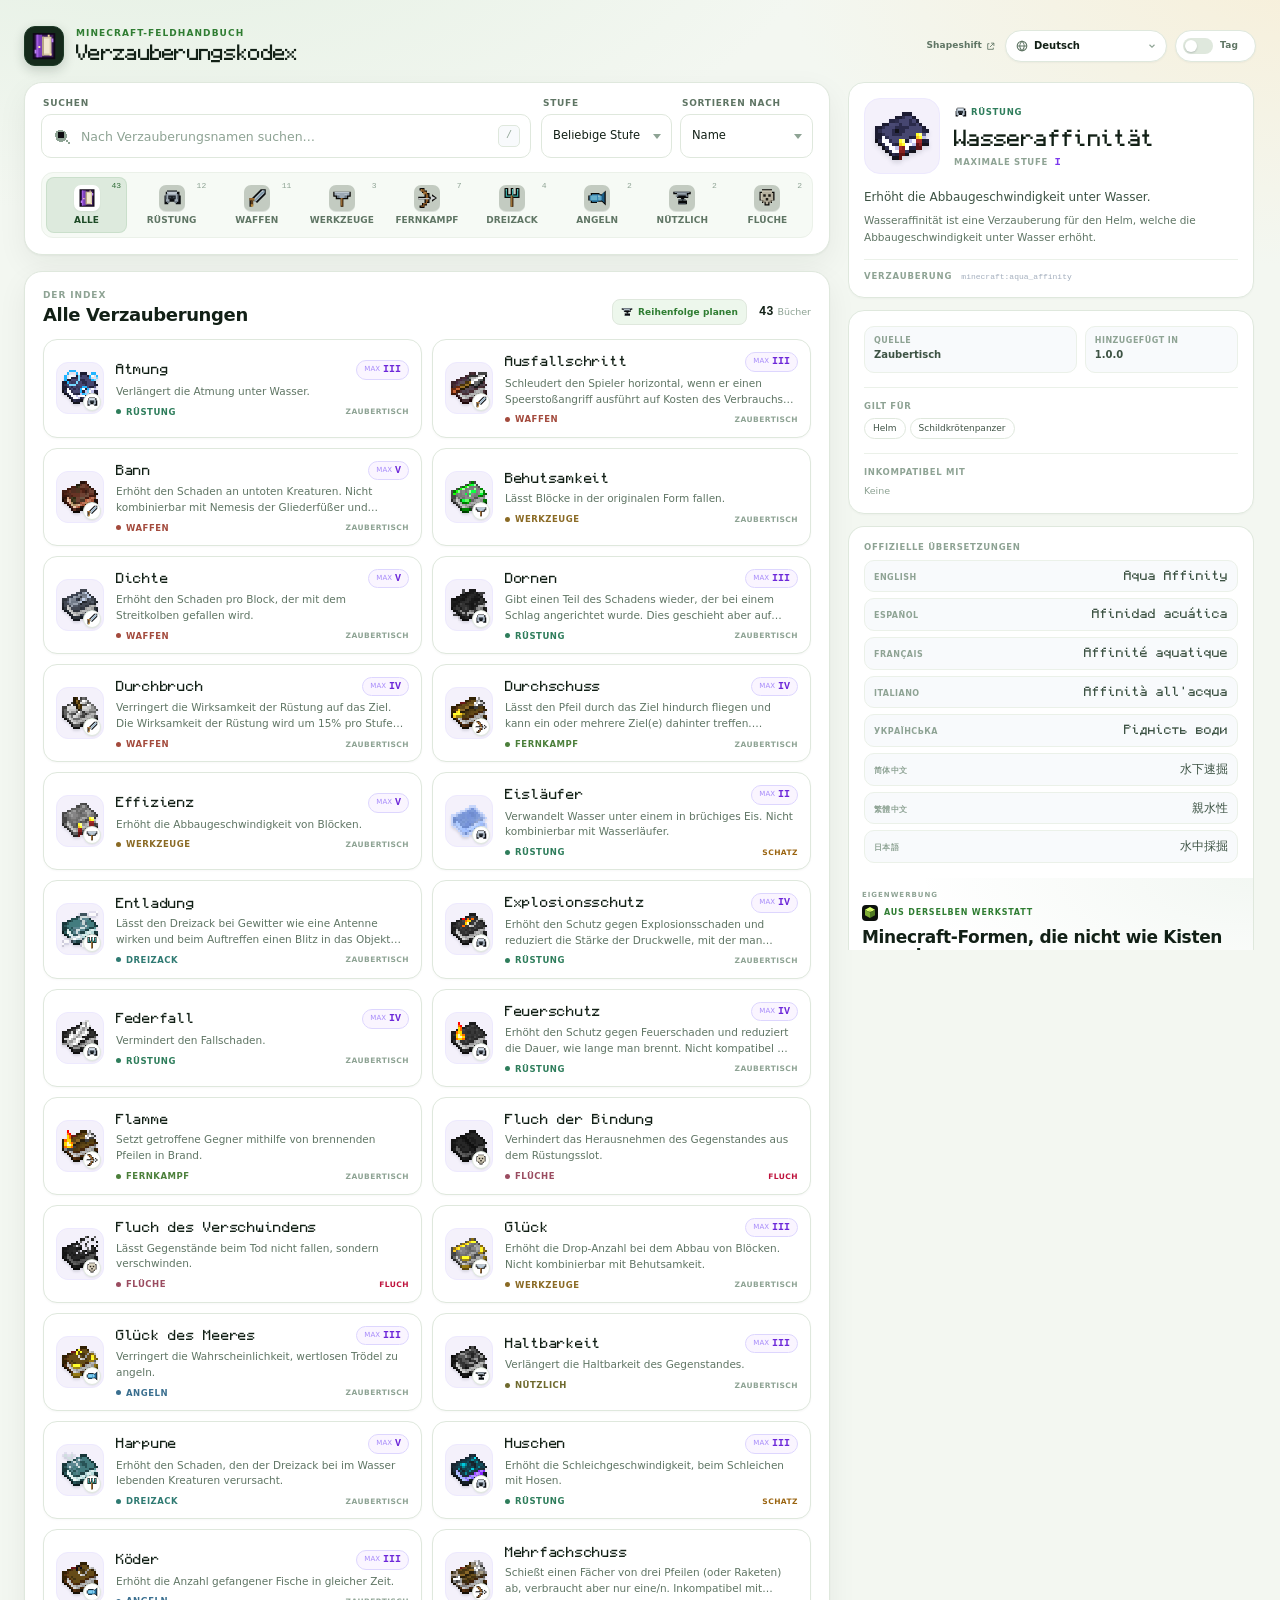
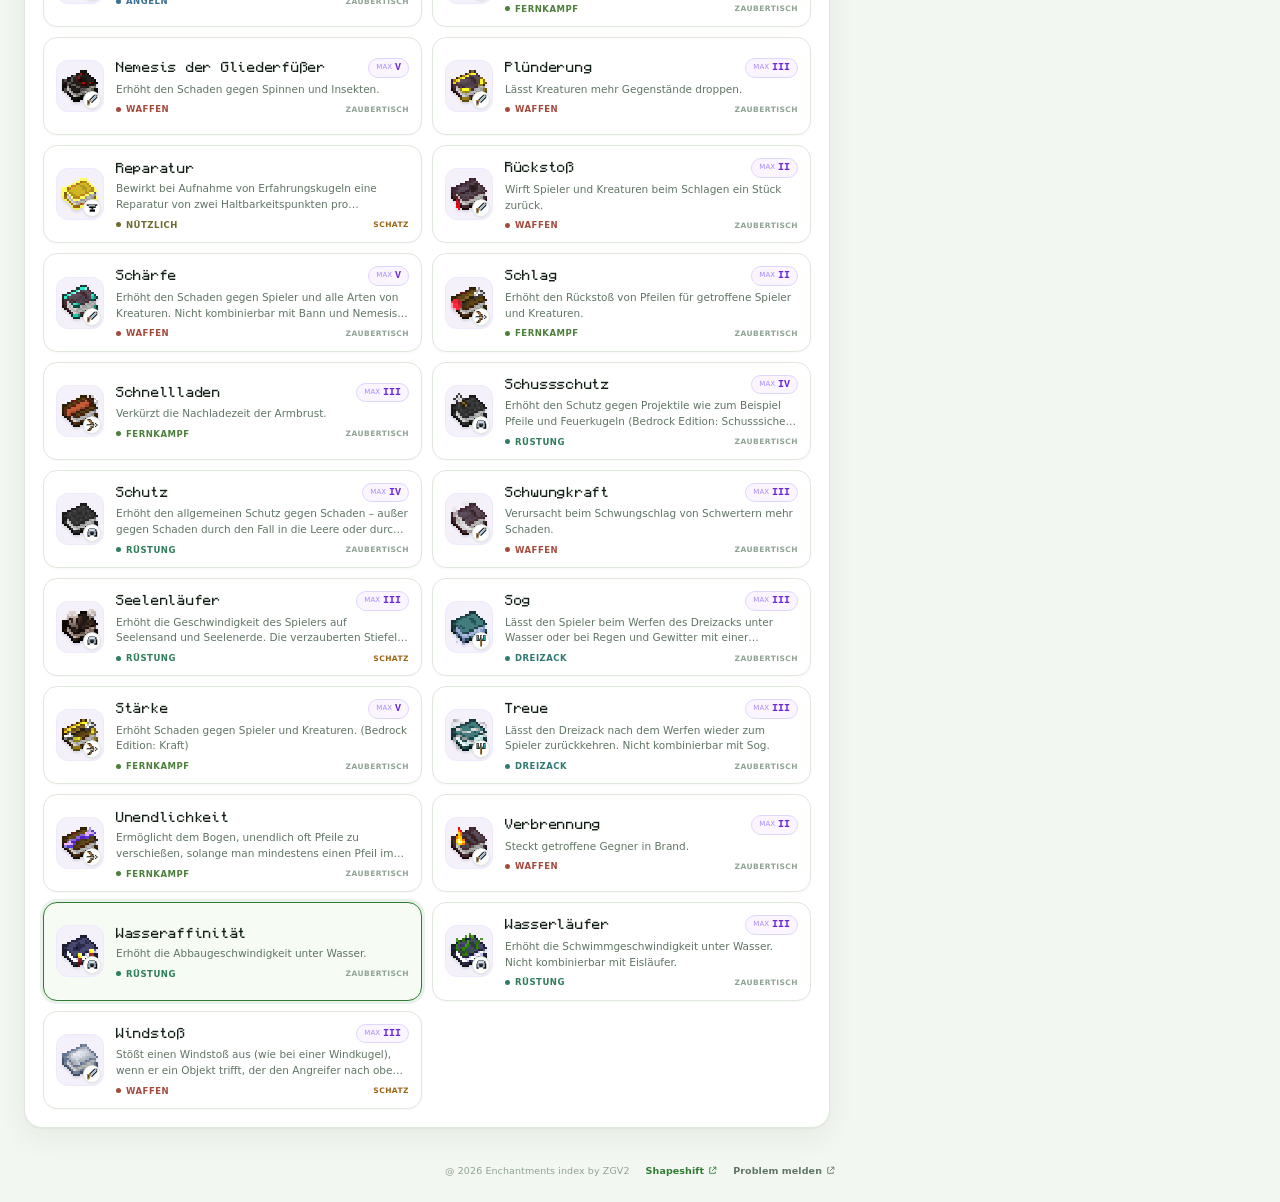
==== de/index.html @ 4469f8e4 "Add localized issue reporting link" ====
<!DOCTYPE html>
<html lang="de" data-locale="de">
<head>
<meta charset="utf-8">
<meta name="viewport" content="width=device-width, initial-scale=1">
<base href="/">
<meta name="theme-color" content="#f3f7f1">
<script>
  try {
    if (localStorage.getItem("enchantment-index-theme") === "night") {
      document.documentElement.dataset.theme = "night";
    }
  } catch (_) {}
</script>
<title>Verzauberungskodex — Minecraft Java 26.3</title>
<meta name="description" content="Eine durchsuchbare Liste der Minecraft-Verzauberungen mit maximalen Stufen, passenden Gegenständen und Konflikten.">
<meta name="author" content="ZGV2">
<meta name="application-name" content="Verzauberungskodex">
<meta name="color-scheme" content="light dark">
<meta name="robots" content="index,follow,max-image-preview:large">
<link rel="canonical" href="https://enchantments.mc.zgv2.dev/de/">
<link rel="alternate" hreflang="en" href="https://enchantments.mc.zgv2.dev/">
<link rel="alternate" hreflang="de" href="https://enchantments.mc.zgv2.dev/de/">
<link rel="alternate" hreflang="fr" href="https://enchantments.mc.zgv2.dev/fr/">
<link rel="alternate" hreflang="it" href="https://enchantments.mc.zgv2.dev/it/">
<link rel="alternate" hreflang="es" href="https://enchantments.mc.zgv2.dev/es/">
<link rel="alternate" hreflang="uk" href="https://enchantments.mc.zgv2.dev/uk/">
<link rel="alternate" hreflang="zh-Hans" href="https://enchantments.mc.zgv2.dev/zh-hans/">
<link rel="alternate" hreflang="zh-Hant" href="https://enchantments.mc.zgv2.dev/zh-hant/">
<link rel="alternate" hreflang="ja" href="https://enchantments.mc.zgv2.dev/ja/">
<link rel="alternate" hreflang="x-default" href="https://enchantments.mc.zgv2.dev/">
<link rel="preload" href="assets/Monocraft.ttf" as="font" type="font/ttf" crossorigin>
<link rel="manifest" href="site.webmanifest">
<link rel="sitemap" type="application/xml" title="Sitemap" href="sitemap.xml">
<meta name="apple-mobile-web-app-title" content="Verzauberungskodex">
<meta property="og:type" content="website">
<meta property="og:site_name" content="Verzauberungskodex">
<meta property="og:url" content="https://enchantments.mc.zgv2.dev/de/">
<meta property="og:title" content="Verzauberungskodex">
<meta property="og:description" content="Eine durchsuchbare Liste der Minecraft-Verzauberungen mit maximalen Stufen, passenden Gegenständen und Konflikten.">
<meta property="og:image" content="https://enchantments.mc.zgv2.dev/assets/og-image.png?v=3">
<meta property="og:image:secure_url" content="https://enchantments.mc.zgv2.dev/assets/og-image.png?v=3">
<meta property="og:image:type" content="image/png">
<meta property="og:image:width" content="1200">
<meta property="og:image:height" content="630">
<meta property="og:image:alt" content="Verzauberungskodex — Minecraft Java 26.3">
<meta property="og:locale" content="de_DE">
<meta property="og:locale:alternate" content="en_US">
<meta property="og:locale:alternate" content="fr_FR">
<meta property="og:locale:alternate" content="it_IT">
<meta property="og:locale:alternate" content="es_ES">
<meta property="og:locale:alternate" content="uk_UA">
<meta property="og:locale:alternate" content="zh_CN">
<meta property="og:locale:alternate" content="zh_TW">
<meta property="og:locale:alternate" content="ja_JP">
<meta name="twitter:card" content="summary_large_image">
<meta name="twitter:title" content="Verzauberungskodex">
<meta name="twitter:description" content="Eine durchsuchbare Liste der Minecraft-Verzauberungen mit maximalen Stufen, passenden Gegenständen und Konflikten.">
<meta name="twitter:image" content="https://enchantments.mc.zgv2.dev/assets/og-image.png?v=3">
<meta name="twitter:image:alt" content="Verzauberungskodex — Minecraft Java 26.3">
<link rel="icon" type="image/svg+xml" href="assets/favicon.svg">
<link rel="icon" type="image/png" sizes="32x32" href="assets/favicon-32.png">
<link rel="icon" type="image/png" sizes="64x64" href="assets/favicon.png">
<link rel="apple-touch-icon" sizes="180x180" href="assets/favicon-180.png">
<script>
  window.va = window.va || function () { (window.vaq = window.vaq || []).push(arguments); };
</script>
<script defer src="/_vercel/insights/script.js"></script>
<style>
  @font-face {
    font-family: "Monocraft";
    src: url("assets/Monocraft.ttf") format("truetype");
    font-weight: 100 900;
    font-style: normal;
    font-display: swap;
  }

  :root {
    --ink: #ede9e1;
    --ink-dim: #b9b2c2;
    --muted: #8d8599;
    --muted-dark: #6c6477;
    --purple: #c28bff;
    --purple-bright: #e2c4ff;
    --purple-deep: #7d47b4;
    --purple-dark: #371d52;
    --gold: #f2cf7b;
    --green: #8ed36a;
    --red: #ff9a9a;
    --panel: #1b1820;
    --panel-raised: #25212b;
    --panel-slot: #121015;
    --line: #37313f;
    --line-dark: #09080b;
    --cat-armor: #82c8f4;
    --cat-weapons: #ff9b9b;
    --cat-tools: #f0c66c;
    --cat-ranged: #9bdd72;
    --cat-trident: #64dfd6;
    --cat-fishing: #78b8ff;
    --cat-utility: #d6a97b;
    --cat-curses: #f184a0;
  }

  * { box-sizing: border-box; }

  html {
    color-scheme: dark;
    scroll-behavior: smooth;
  }

  body {
    min-width: 320px;
    min-height: 100vh;
    margin: 0;
    color: var(--ink);
    background-color: #100e13;
    background-image:
      radial-gradient(ellipse 80% 45% at 50% -10%, rgba(126, 69, 188, .22), transparent 70%),
      linear-gradient(rgba(13, 11, 16, .25), rgba(9, 8, 12, .7)),
      url("data:image/svg+xml,%3Csvg xmlns='http://www.w3.org/2000/svg' width='96' height='96' viewBox='0 0 96 96'%3E%3Crect width='96' height='96' fill='%23151319'/%3E%3Cpath fill='%2319171e' d='M0 0h24v24H0zM48 24h24v24H48zM24 48h24v24H24zM72 72h24v24H72z'/%3E%3Cpath fill='%23110f14' d='M24 0h24v24H24zM72 24h24v24H72zM0 72h24v24H0zM48 48h24v24H48z'/%3E%3Cpath fill='%231c1922' d='M8 8h8v8H8zM40 32h8v8h-8zM56 56h8v8h-8zM80 16h8v8h-8zM16 80h8v8h-8zM64 8h8v8h-8z'/%3E%3Cpath fill='%23100e13' d='M32 16h4v4h-4zM52 68h4v4h-4zM84 40h4v4h-4zM4 44h4v4H4zM76 84h4v4h-4z'/%3E%3Cpath fill='%231f1c26' d='M32 8h4v4h-4zM60 40h4v4h-4zM20 60h4v4h-4zM72 4h4v4h-4zM40 84h4v4h-4z'/%3E%3C/svg%3E");
    background-attachment: fixed;
    font-family: "Monocraft", "Courier New", ui-monospace, monospace;
    font-size: 14px;
    line-height: 1.5;
    -webkit-font-smoothing: none;
    text-rendering: geometricPrecision;
  }

  body::before {
    content: "";
    position: fixed;
    inset: 0;
    z-index: 3;
    pointer-events: none;
    background: radial-gradient(ellipse at center, transparent 48%, rgba(3, 3, 5, .52) 100%);
  }

  ::selection {
    color: #160b20;
    background: var(--purple-bright);
  }

  button, input, select {
    font: inherit;
  }

  button {
    color: inherit;
  }

  button, select {
    cursor: pointer;
  }

  button:focus-visible,
  input:focus-visible,
  select:focus-visible {
    outline: 2px solid var(--purple-bright);
    outline-offset: 2px;
  }

  .sr-only {
    position: absolute;
    width: 1px;
    height: 1px;
    padding: 0;
    margin: -1px;
    overflow: hidden;
    clip: rect(0, 0, 0, 0);
    white-space: nowrap;
    border: 0;
  }

  .app-shell {
    position: relative;
    z-index: 1;
    width: min(1220px, calc(100% - 48px));
    margin: 28px auto 36px;
    border: 3px solid var(--line-dark);
    background: #19161d;
    box-shadow:
      inset 3px 3px 0 #3b3542,
      inset -3px -3px 0 #0c0a0e,
      0 0 0 1px #4a4352,
      0 28px 80px rgba(0, 0, 0, .65);
  }

  .topbar {
    position: relative;
    display: flex;
    align-items: center;
    justify-content: space-between;
    gap: 24px;
    min-height: 116px;
    padding: 22px 26px;
    overflow: hidden;
    border-bottom: 3px solid #08070a;
    background-image:
      linear-gradient(90deg, rgba(255, 221, 178, .045), transparent 38%),
      repeating-linear-gradient(90deg, transparent 0 122px, rgba(0, 0, 0, .22) 122px 125px),
      repeating-linear-gradient(0deg, transparent 0 23px, rgba(0, 0, 0, .24) 23px 25px),
      linear-gradient(180deg, #38291c 0%, #2c2117 55%, #241a11 100%);
    box-shadow: inset 0 2px 0 rgba(255, 225, 184, .08), inset 0 -14px 28px rgba(0, 0, 0, .2);
  }

  .topbar::before,
  .topbar::after {
    content: "";
    position: absolute;
    pointer-events: none;
  }

  .topbar::before {
    inset: 0;
    background-image:
      radial-gradient(circle, rgba(208, 172, 255, .55) 0 1px, transparent 1.5px),
      radial-gradient(circle, rgba(255, 255, 255, .22) 0 1px, transparent 1.5px);
    background-position: 0 0, 24px 18px;
    background-size: 78px 52px, 112px 74px;
    opacity: .45;
  }

  .topbar::after {
    right: -40px;
    bottom: -72px;
    width: 290px;
    height: 190px;
    border-radius: 50%;
    background: radial-gradient(circle, rgba(133, 69, 203, .34), transparent 66%);
  }

  .brand {
    position: relative;
    z-index: 1;
    display: flex;
    align-items: center;
    gap: 16px;
    min-width: 0;
  }

  .logo-block {
    flex: 0 0 auto;
    width: 52px;
    height: 52px;
    padding: 3px;
    border: 2px solid #0a0806;
    background: #171118;
    box-shadow: inset 2px 2px 0 #65513c, inset -2px -2px 0 #171009, 4px 4px 0 rgba(0, 0, 0, .42);
    image-rendering: pixelated;
  }

  .logo-block svg {
    display: block;
    width: 100%;
    height: 100%;
    image-rendering: pixelated;
  }

  .eyebrow {
    margin: 0;
    color: #d3adff;
    font-size: 10px;
    line-height: 1.2;
    letter-spacing: .14em;
    text-transform: uppercase;
    text-shadow: 1px 1px 0 #150f1c;
  }

  h1 {
    margin: 4px 0 0;
    color: #fff8e8;
    font-size: clamp(22px, 2.8vw, 33px);
    font-weight: 400;
    line-height: 1.1;
    letter-spacing: -.035em;
    text-shadow: 3px 3px 0 #120c07, 1px 1px 0 #120c07;
  }

  .header-side {
    position: relative;
    z-index: 1;
    display: flex;
    flex-direction: column;
    align-items: flex-end;
    gap: 7px;
    flex: 0 0 auto;
  }

  .edition-pill {
    display: inline-flex;
    align-items: center;
    gap: 7px;
    min-height: 28px;
    padding: 5px 9px;
    border: 2px solid #151019;
    color: #eee4d9;
    background: #211622;
    box-shadow: inset 2px 2px 0 #4b3455, inset -2px -2px 0 #0d0910;
    font-size: 9.5px;
    line-height: 1;
    letter-spacing: .08em;
    text-transform: uppercase;
  }

  .edition-pill .status-dot {
    width: 6px;
    height: 6px;
    background: var(--green);
    box-shadow: 0 0 6px rgba(142, 211, 106, .8);
  }

  .header-count {
    color: #b9a590;
    font-size: 9px;
    letter-spacing: .05em;
    text-transform: uppercase;
  }

  .header-count strong {
    color: var(--gold);
    font-size: 10px;
    font-weight: 400;
  }

  .controls {
    padding: 20px 24px 0;
  }

  .toolbar {
    display: flex;
    align-items: flex-end;
    gap: 10px;
  }

  .search-wrap {
    position: relative;
    flex: 1 1 auto;
    min-width: 0;
  }

  .search-field {
    display: flex;
    align-items: center;
    gap: 10px;
    height: 50px;
    padding: 0 10px 0 13px;
    border: 2px solid #0a090c;
    background: #0e0c11;
    box-shadow: inset 2px 2px 0 #050406, inset -2px -2px 0 #35303c;
    transition: border-color .12s ease, box-shadow .12s ease;
  }

  .search-field:focus-within {
    border-color: #a975dd;
    box-shadow: inset 2px 2px 0 #050406, 0 0 0 1px rgba(194, 139, 255, .3), 0 0 20px rgba(126, 69, 188, .12);
  }

  .search-icon {
    flex: 0 0 auto;
    width: 18px;
    height: 18px;
    color: #9a8ea8;
  }

  .search-field input {
    flex: 1 1 auto;
    min-width: 0;
    height: 100%;
    border: 0;
    outline: 0;
    background: transparent;
    color: var(--ink);
    font-size: 13px;
    line-height: 1;
    caret-color: var(--purple-bright);
  }

  .search-field input::placeholder {
    color: #81788c;
    opacity: 1;
  }

  .search-field input::-webkit-search-cancel-button,
  .search-field input::-webkit-search-decoration {
    -webkit-appearance: none;
    appearance: none;
  }

  .key-hint {
    display: inline-grid;
    place-items: center;
    flex: 0 0 auto;
    width: 22px;
    height: 22px;
    border: 1px solid #453d4e;
    background: #1c1821;
    color: #9e92a9;
    font-size: 11px;
    line-height: 1;
    box-shadow: 0 2px 0 #08070a;
  }

  .clear-search {
    display: grid;
    place-items: center;
    flex: 0 0 auto;
    width: 24px;
    height: 24px;
    padding: 0;
    border: 1px solid #4a3d56;
    background: #211927;
    color: #d8c6e6;
    font-size: 14px;
    line-height: 1;
  }

  .clear-search:hover {
    color: #fff;
    background: #4d2f64;
  }

  .clear-search[hidden] {
    display: none;
  }

  .select-group {
    display: flex;
    align-items: flex-end;
    gap: 8px;
    flex: 0 0 auto;
  }

  .select-wrap {
    position: relative;
    min-width: 124px;
  }

  .select-wrap.wide {
    min-width: 138px;
  }

  .select-label {
    display: block;
    margin: 0 0 5px 2px;
    color: #8f859b;
    font-size: 8.5px;
    line-height: 1;
    letter-spacing: .12em;
    text-transform: uppercase;
  }

  .select-control {
    position: relative;
  }

  .select-control select {
    appearance: none;
    width: 100%;
    height: 50px;
    padding: 0 30px 0 10px;
    border: 2px solid #0a090c;
    border-radius: 0;
    background: #211d27;
    box-shadow: inset 2px 2px 0 #3d3747, inset -2px -2px 0 #0e0b11;
    color: #e3dce9;
    font-size: 11.5px;
    line-height: 1;
    outline: 0;
  }

  .select-control select:hover {
    background: #292330;
  }

  .select-control::after {
    content: "";
    position: absolute;
    top: 50%;
    right: 11px;
    width: 0;
    height: 0;
    margin-top: -2px;
    border-left: 4px solid transparent;
    border-right: 4px solid transparent;
    border-top: 5px solid #b8aac5;
    pointer-events: none;
  }

  .category-bar {
    display: grid;
    grid-template-columns: repeat(9, minmax(0, 1fr));
    gap: 5px;
    margin: 14px 24px 0;
    padding: 5px;
    border: 2px solid #09080b;
    background: #0c0b0f;
    box-shadow: inset 2px 2px 0 #27222e, inset -2px -2px 0 #050406;
  }

  .cat-button {
    position: relative;
    display: flex;
    flex-direction: column;
    align-items: center;
    justify-content: center;
    gap: 5px;
    min-width: 0;
    min-height: 80px;
    padding: 8px 4px 7px;
    border: 2px solid #0a090c;
    background: #29252e;
    box-shadow: inset 2px 2px 0 #4b4453, inset -2px -2px 0 #141117;
    color: #b8afc1;
    text-align: center;
    transition: background .12s ease, color .12s ease, transform .12s ease;
  }

  .cat-button:hover {
    background: #332d3b;
    color: #f2eaf8;
  }

  .cat-button:active {
    transform: translateY(1px);
  }

  .cat-button .cat-icon {
    width: 27px;
    height: 27px;
    color: var(--cat-color, #c9c1d2);
    filter: drop-shadow(1px 2px 0 rgba(0, 0, 0, .5));
  }

  .cat-button .cat-name {
    max-width: 100%;
    overflow: hidden;
    font-size: 9px;
    line-height: 1.15;
    letter-spacing: .03em;
    text-overflow: ellipsis;
    text-transform: uppercase;
    white-space: nowrap;
  }

  .cat-button .cat-count {
    position: absolute;
    top: 3px;
    right: 4px;
    color: #857b90;
    font-size: 7.5px;
    line-height: 1;
  }

  .cat-button:hover .cat-count {
    color: #c4b9cf;
  }

  .cat-button[aria-pressed="true"] {
    border-color: #d2a8ff;
    background:
      linear-gradient(180deg, rgba(172, 105, 236, .42), rgba(91, 45, 133, .38)),
      #3b214f;
    box-shadow: inset 2px 2px 0 #a66ae3, inset -2px -2px 0 #281236, 0 0 14px rgba(150, 87, 214, .22);
    color: #fff8ff;
  }

  .cat-button[aria-pressed="true"] .cat-icon {
    color: #f3e6ff;
  }

  .cat-button[aria-pressed="true"] .cat-count {
    color: #e8d6f8;
  }

  .workspace {
    display: grid;
    grid-template-columns: minmax(0, 1fr) 390px;
    gap: 20px;
    align-items: start;
    padding: 20px 24px 24px;
  }

  .results-panel {
    min-width: 0;
  }

  .results-head {
    display: flex;
    align-items: flex-end;
    justify-content: space-between;
    gap: 16px;
    min-height: 41px;
    margin-bottom: 10px;
  }

  .results-kicker {
    margin: 0 0 2px;
    color: #8d809a;
    font-size: 8.5px;
    line-height: 1.2;
    letter-spacing: .14em;
    text-transform: uppercase;
  }

  .results-title {
    margin: 0;
    color: #ece5f2;
    font-size: 18px;
    font-weight: 400;
    line-height: 1.25;
    letter-spacing: -.02em;
    text-shadow: 2px 2px 0 #0b090d;
  }

  .results-tools {
    display: flex;
    align-items: center;
    gap: 10px;
    flex: 0 0 auto;
  }

  .text-button {
    padding: 2px 0;
    border: 0;
    border-bottom: 1px solid #7b608e;
    background: transparent;
    color: #c3a9d8;
    font-size: 9px;
    line-height: 1.3;
    letter-spacing: .03em;
    text-transform: uppercase;
  }

  .text-button:hover {
    color: #fff;
    border-color: #fff;
  }

  .text-button[hidden] {
    display: none;
  }

  .result-count {
    display: inline-flex;
    align-items: baseline;
    gap: 4px;
    color: #8c8397;
    font-size: 9px;
    line-height: 1.2;
    letter-spacing: .04em;
    text-transform: uppercase;
    white-space: nowrap;
  }

  .result-count strong {
    color: var(--gold);
    font-size: 13px;
    font-weight: 400;
  }

  .detail-body > .detail-card:last-child {
    border-bottom: 0;
    border-bottom-left-radius: 0;
    border-bottom-right-radius: 0;
    box-shadow: none;
  }

  .shapeshift-ad {
    display: block;
    margin: 0;
    padding: 13px;
    overflow: hidden;
    border: 1px solid var(--lab-line);
    border-top: 0;
    border-radius: 0 0 16px 16px;
    background:
      radial-gradient(520px 220px at 100% 0%, rgba(47, 125, 50, .06), transparent 65%),
      var(--lab-paper);
    color: var(--lab-ink);
    box-shadow: none;
  }

  .shapeshift-ad-copy {
    display: flex;
    flex-direction: column;
    align-items: flex-start;
    min-width: 0;
  }

  .shapeshift-ad-eyebrow {
    margin: 0 0 5px;
    color: var(--lab-faint);
    font-family: var(--lab-ui);
    font-size: 7px;
    font-weight: 600;
    line-height: 1.3;
    letter-spacing: .14em;
    text-transform: uppercase;
  }

  .shapeshift-ad-kicker {
    display: flex;
    align-items: center;
    gap: 6px;
    margin: 0 0 7px;
    color: var(--lab-blue);
    font-family: var(--lab-ui);
    font-size: 8px;
    font-weight: 700;
    line-height: 1.3;
    letter-spacing: .1em;
    text-transform: uppercase;
  }

  .shapeshift-ad-kicker img {
    display: block;
    width: 16px;
    height: 16px;
    flex: 0 0 16px;
  }

  .shapeshift-ad h3 {
    margin: 0 0 6px;
    color: var(--lab-ink);
    font-family: var(--lab-ui);
    font-size: 17px;
    font-weight: 750;
    line-height: 1.12;
    letter-spacing: -.02em;
  }

  .shapeshift-ad-body {
    max-width: 56ch;
    margin: 0 0 9px;
    color: var(--lab-muted);
    font-family: var(--lab-ui);
    font-size: 9.5px;
    line-height: 1.5;
  }

  .shapeshift-ad-chips {
    display: flex;
    flex-wrap: wrap;
    gap: 0;
    margin: 0 0 8px;
    color: var(--lab-faint);
    font-family: var(--lab-ui);
    font-size: 8px;
    line-height: 1.4;
  }

  .shapeshift-ad-chips span {
    white-space: nowrap;
  }

  .shapeshift-ad-chips span + span::before {
    content: "·";
    padding: 0 5px;
    color: var(--lab-line);
  }

  .shapeshift-ad-cta {
    display: inline-flex;
    align-items: center;
    gap: 5px;
    margin-top: 8px;
    padding: 3px 0;
    color: var(--lab-blue);
    font-family: var(--lab-ui);
    font-size: 9.5px;
    font-weight: 600;
    line-height: 1.3;
    text-decoration: none;
  }

  .shapeshift-ad-cta:hover {
    color: var(--lab-ink);
    text-decoration: underline;
    text-underline-offset: 2px;
  }

  .shapeshift-ad-cta svg {
    width: 10px;
    height: 10px;
  }

  .shapeshift-ad-cta:focus-visible {
    outline: 2px solid var(--lab-blue);
    outline-offset: 3px;
  }

  @media (max-width: 560px) {
    .shapeshift-ad {
      padding: 12px;
    }

    .shapeshift-ad h3 {
      font-size: 16px;
    }
  }

  .ench-grid {
    display: grid;
    grid-template-columns: repeat(2, minmax(0, 1fr));
    gap: 8px;
  }

  .ench-card {
    position: relative;
    display: flex;
    align-items: center;
    gap: 12px;
    width: 100%;
    min-height: 98px;
    padding: 12px;
    overflow: hidden;
    border: 2px solid #0a090c;
    background: #25212b;
    box-shadow: inset 2px 2px 0 #3e3748, inset -2px -2px 0 #121015, 0 3px 0 #08070a;
    color: inherit;
    text-align: left;
    transition: background-color .12s ease, border-color .12s ease, transform .12s ease;
  }

  .ench-card:hover {
    z-index: 1;
    border-color: #6f5a82;
    background: #2d2734;
    box-shadow: inset 2px 2px 0 #50465c, inset -2px -2px 0 #141117, 0 4px 0 #08070a, 0 8px 18px rgba(0, 0, 0, .22);
    transform: translateY(-1px);
  }

  .ench-card::after {
    content: "";
    position: absolute;
    inset: 0;
    pointer-events: none;
    background: linear-gradient(115deg, transparent 28%, rgba(219, 181, 255, .14) 44%, transparent 58%);
    background-size: 280% 100%;
    background-position: 120% 0;
    opacity: 0;
  }

  .ench-card:hover::after {
    opacity: 1;
    animation: glint 1.1s ease-out;
  }

  .ench-card.is-selected {
    border-color: #bd8aed;
    background:
      linear-gradient(90deg, rgba(122, 67, 164, .27), transparent 52%),
      #2a2332;
    box-shadow: inset 2px 2px 0 #6b5380, inset -2px -2px 0 #140e19, 0 0 0 1px rgba(189, 138, 237, .2), 0 0 18px rgba(137, 77, 199, .15);
  }

  .ench-card.is-selected::before {
    content: "";
    position: absolute;
    top: -2px;
    bottom: -2px;
    left: -2px;
    width: 4px;
    background: #ca9bff;
    box-shadow: 0 0 10px rgba(202, 155, 255, .8);
  }

  .ench-card.is-selected::after {
    opacity: .4;
  }

  @keyframes glint {
    from { background-position: 130% 0; }
    to { background-position: -60% 0; }
  }

  .book-wrap {
    position: relative;
    flex: 0 0 48px;
    width: 48px;
    height: 54px;
    align-self: center;
  }

  .book-icon {
    display: block;
    width: 44px;
    height: 44px;
    margin: 2px auto 0;
    filter: drop-shadow(2px 3px 0 rgba(0, 0, 0, .7));
    image-rendering: pixelated;
  }

  .cat-badge {
    position: absolute;
    right: -2px;
    bottom: 1px;
    display: grid;
    place-items: center;
    width: 19px;
    height: 19px;
    border: 2px solid #0a090c;
    background: #141117;
    box-shadow: inset 1px 1px 0 #332d3a;
    color: var(--cat-color, #cfc6d8);
  }

  .cat-badge svg {
    width: 13px;
    height: 13px;
  }

  .card-body {
    display: flex;
    flex-direction: column;
    gap: 4px;
    min-width: 0;
    width: 100%;
  }

  .card-head {
    display: flex;
    align-items: flex-start;
    justify-content: space-between;
    gap: 6px;
    min-width: 0;
  }

  .ench-name {
    min-width: 0;
    color: #f5f0f8;
    font-size: 13.5px;
    font-weight: 400;
    line-height: 1.35;
    letter-spacing: -.01em;
    text-shadow: 1px 1px 0 #0b090d;
  }

  .level-pill {
    display: inline-flex;
    align-items: center;
    gap: 3px;
    flex: 0 0 auto;
    padding: 2px 4px;
    border: 1px solid #5d4179;
    background: #1a1025;
    color: var(--purple-bright);
    font-size: 8px;
    line-height: 1.25;
    letter-spacing: .03em;
  }

  .level-pill span {
    color: #9e82b5;
    font-size: 7.5px;
  }

  .level-pill strong {
    color: var(--gold);
    font-size: 11px;
    font-weight: 400;
  }

  .card-summary {
    display: -webkit-box;
    overflow: hidden;
    color: #a9a1b3;
    font-size: 10px;
    line-height: 1.55;
    -webkit-box-orient: vertical;
    -webkit-line-clamp: 2;
  }

  .card-meta {
    display: flex;
    align-items: center;
    justify-content: space-between;
    gap: 5px;
    margin-top: 1px;
    min-width: 0;
  }

  .card-cat {
    display: inline-flex;
    align-items: center;
    gap: 4px;
    min-width: 0;
    overflow: hidden;
    color: var(--cat-color, #b8adc4);
    font-size: 8px;
    line-height: 1.2;
    letter-spacing: .08em;
    text-overflow: ellipsis;
    text-transform: uppercase;
    white-space: nowrap;
  }

  .card-cat::before {
    content: "";
    flex: 0 0 auto;
    width: 4px;
    height: 4px;
    background: currentColor;
  }

  .card-source {
    flex: 0 0 auto;
    color: #756b80;
    font-size: 7.5px;
    line-height: 1.2;
    letter-spacing: .08em;
    text-transform: uppercase;
  }

  .card-source.treasure {
    color: #c5a75e;
  }

  .card-source.curse {
    color: #d47f95;
  }

  .empty-state {
    grid-column: 1 / -1;
    display: flex;
    flex-direction: column;
    align-items: center;
    justify-content: center;
    gap: 10px;
    min-height: 330px;
    padding: 24px;
    border: 2px dashed #3a3343;
    background: rgba(18, 15, 22, .55);
    text-align: center;
  }

  .empty-book {
    width: 62px;
    height: 62px;
    opacity: .35;
    filter: grayscale(.7);
    image-rendering: pixelated;
  }

  .empty-state h3 {
    margin: 0;
    color: #ded4e7;
    font-size: 15px;
    font-weight: 400;
  }

  .empty-state p {
    max-width: 290px;
    margin: 0 0 4px;
    color: #8d8398;
    font-size: 9px;
    line-height: 1.6;
  }

  .minecraft-button {
    display: inline-flex;
    align-items: center;
    justify-content: center;
    min-height: 36px;
    padding: 0 14px;
    border: 2px solid #0a090c;
    background: #3b3345;
    box-shadow: inset 2px 2px 0 #655876, inset -2px -2px 0 #17121c, 0 3px 0 #08070a;
    color: #f0e7f7;
    font-size: 9px;
    line-height: 1;
    letter-spacing: .04em;
    text-transform: uppercase;
  }

  .minecraft-button:hover {
    background: #4a3e57;
  }

  .minecraft-button:active {
    transform: translateY(2px);
    box-shadow: inset 2px 2px 0 #655876, inset -2px -2px 0 #17121c, 0 1px 0 #08070a;
  }

  .detail-panel {
    position: sticky;
    top: 20px;
    align-self: start;
    max-height: calc(100vh - 40px);
    overflow-y: auto;
    border: 3px solid #09080b;
    background:
      radial-gradient(ellipse 90% 35% at 50% 0, rgba(128, 66, 190, .23), transparent 70%),
      linear-gradient(180deg, #1d1724, #17141b 55%);
    box-shadow: inset 2px 2px 0 #42364d, inset -2px -2px 0 #0a080d, 0 12px 34px rgba(0, 0, 0, .34);
    scrollbar-color: #554264 #16121a;
    scrollbar-width: thin;
  }

  .detail-panel::-webkit-scrollbar {
    width: 10px;
  }

  .detail-panel::-webkit-scrollbar-track {
    background: #121016;
  }

  .detail-panel::-webkit-scrollbar-thumb {
    border: 2px solid #121016;
    background: #4d3b5e;
  }

  .detail-topbar {
    display: flex;
    align-items: center;
    gap: 8px;
    min-height: 39px;
    padding: 8px 12px;
    border-bottom: 2px solid #0b090e;
    background: #120f16;
    box-shadow: inset 0 -1px 0 #2b2432;
  }

  .detail-kicker {
    flex: 0 0 auto;
    color: #ad8ac7;
    font-size: 8.5px;
    line-height: 1.2;
    letter-spacing: .12em;
    text-transform: uppercase;
  }

  .detail-id {
    min-width: 0;
    overflow: hidden;
    color: #6f637c;
    font-size: 8px;
    line-height: 1.2;
    text-overflow: ellipsis;
    white-space: nowrap;
  }

  .detail-close {
    display: none;
    place-items: center;
    flex: 0 0 auto;
    width: 26px;
    height: 26px;
    margin-left: auto;
    padding: 0;
    border: 2px solid #0a090c;
    background: #362b40;
    box-shadow: inset 1px 1px 0 #5c4a6b, inset -1px -1px 0 #120e16;
    color: #f0e7f7;
    font-size: 15px;
    line-height: 1;
  }

  .detail-body {
    padding: 16px;
  }

  .detail-hero {
    display: flex;
    align-items: center;
    gap: 14px;
    min-height: 84px;
  }

  .hero-book {
    position: relative;
    flex: 0 0 78px;
    width: 78px;
    height: 78px;
    display: grid;
    place-items: center;
  }

  .hero-book::before {
    content: "";
    position: absolute;
    inset: 7px;
    border-radius: 50%;
    background: rgba(140, 77, 205, .23);
    box-shadow: 0 0 26px 10px rgba(126, 69, 188, .16);
  }

  .hero-book-icon {
    position: relative;
    z-index: 1;
    width: 68px;
    height: 68px;
    filter: drop-shadow(3px 4px 0 rgba(0, 0, 0, .7));
    image-rendering: pixelated;
  }

  .spark {
    position: absolute;
    z-index: 2;
    width: 4px;
    height: 4px;
    background: #e8ccff;
    box-shadow: 0 0 7px 2px rgba(202, 155, 255, .7);
  }

  .spark.s1 { top: 9px; right: 7px; }
  .spark.s2 { bottom: 14px; left: 4px; width: 3px; height: 3px; }
  .spark.s3 { top: 24px; left: 0; width: 2px; height: 2px; background: #f8e9a1; }

  .hero-copy {
    min-width: 0;
  }

  .cat-chip {
    display: inline-flex;
    align-items: center;
    gap: 4px;
    margin-bottom: 5px;
    color: var(--cat-color, #c9b6d8);
    font-size: 8px;
    line-height: 1.2;
    letter-spacing: .9px;
    text-transform: uppercase;
  }

  .cat-chip svg {
    width: 12px;
    height: 12px;
  }

  .detail-name {
    margin: 0;
    color: #fbf7ff;
    font-size: 22px;
    font-weight: 400;
    line-height: 1.2;
    letter-spacing: -.02em;
    text-shadow: 2px 2px 0 #0d0911;
    overflow-wrap: anywhere;
  }

  .hero-level {
    margin: 6px 0 0;
    color: #9d8caa;
    font-size: 9px;
    line-height: 1.2;
    letter-spacing: .07em;
    text-transform: uppercase;
  }

  .hero-level strong {
    margin-left: 3px;
    color: var(--gold);
    font-size: 11px;
    font-weight: 400;
  }

  .detail-summary {
    margin: 12px 0 0;
    color: #e5dbea;
    font-size: 11.5px;
    line-height: 1.6;
  }

  .detail-description {
    margin: 6px 0 0;
    color: #a89eaf;
    font-size: 10px;
    line-height: 1.75;
  }

  .detail-stats {
    display: grid;
    grid-template-columns: minmax(0, 1fr) minmax(0, .72fr);
    gap: 6px;
    margin-top: 12px;
  }

  .stat {
    min-width: 0;
    padding: 8px;
    border: 1px solid #342c3d;
    background: #141019;
  }

  .stat span {
    display: block;
    margin-bottom: 3px;
    color: #7d7089;
    font-size: 7.5px;
    line-height: 1.2;
    letter-spacing: .08em;
    text-transform: uppercase;
  }

  .stat strong {
    display: block;
    color: #ded4e5;
    font-size: 9.5px;
    font-weight: 400;
    line-height: 1.45;
    overflow-wrap: anywhere;
  }

  .detail-section {
    margin-top: 14px;
    padding-top: 12px;
    border-top: 1px solid #2d2635;
  }

  .detail-section h3 {
    margin: 0 0 7px;
    color: #8c7d9a;
    font-size: 8px;
    font-weight: 400;
    line-height: 1.2;
    letter-spacing: .1em;
    text-transform: uppercase;
  }

  .tag-list {
    display: flex;
    flex-wrap: wrap;
    gap: 4px;
  }

  .tag {
    padding: 3px 5px;
    border: 1px solid #3f354a;
    background: #211a29;
    color: #c8bcd2;
    font-size: 8.5px;
    line-height: 1.4;
  }

  .tag.conflict {
    border-color: #57303a;
    background: #27171d;
    color: #e5a2ad;
  }

  .no-conflicts {
    color: #6c6276;
    font-size: 9px;
  }

  .translation-list {
    display: flex;
    flex-direction: column;
    gap: 4px;
  }

  .translation-row {
    display: flex;
    align-items: baseline;
    justify-content: space-between;
    gap: 10px;
    padding: 6px 8px;
    border: 1px solid #342c3d;
    background: #15111a;
  }

  .translation-lang {
    flex: 0 0 auto;
    color: #8e7d9c;
    font-family: "Monocraft", "PingFang SC", "Hiragino Sans GB", "Microsoft YaHei", "Noto Sans CJK SC", sans-serif;
    font-size: 7.5px;
    line-height: 1.35;
    letter-spacing: .05em;
    text-transform: uppercase;
  }

  .translation-value {
    min-width: 0;
    color: #f0e8f6;
    font-family: "Monocraft", "PingFang SC", "Hiragino Sans GB", "Microsoft YaHei", "Noto Sans CJK SC", sans-serif;
    font-size: 11px;
    line-height: 1.45;
    text-align: right;
    overflow-wrap: anywhere;
  }

  .detail-note {
    display: flex;
    align-items: flex-start;
    gap: 8px;
    margin-top: 14px;
    padding: 8px;
    border: 1px solid #4b3b20;
    background: #241b0f;
    color: #d9bd7c;
    font-size: 8.5px;
    line-height: 1.55;
  }

  .detail-note.curse {
    border-color: #522c35;
    background: #251418;
    color: #e2a0ad;
  }

  .note-mark {
    display: grid;
    place-items: center;
    flex: 0 0 auto;
    width: 16px;
    height: 16px;
    border: 1px solid currentColor;
    font-size: 8px;
    line-height: 1;
  }

  .detail-placeholder {
    display: flex;
    flex-direction: column;
    align-items: center;
    justify-content: center;
    gap: 10px;
    min-height: 390px;
    padding: 24px;
    text-align: center;
  }

  .detail-placeholder .empty-book {
    width: 70px;
    height: 70px;
    opacity: .22;
  }

  .detail-placeholder h2 {
    margin: 0;
    color: #cbbfd4;
    font-size: 14px;
    font-weight: 400;
  }

  .detail-placeholder p {
    max-width: 230px;
    margin: 0;
    color: #7d7188;
    font-size: 8px;
    line-height: 1.65;
  }

  .detail-backdrop {
    position: fixed;
    inset: 0;
    z-index: 40;
    background: rgba(4, 3, 6, .72);
    backdrop-filter: blur(2px);
  }

  .detail-backdrop[hidden] {
    display: none;
  }

  .footer {
    display: flex;
    align-items: center;
    justify-content: space-between;
    gap: 16px;
    padding: 12px 24px;
    border-top: 2px solid #09080b;
    background: #100e13;
    color: #736a7d;
    font-size: 8.5px;
    line-height: 1.4;
    letter-spacing: .02em;
  }

  .footer span {
    display: inline-flex;
    align-items: center;
    gap: 6px;
  }

  .footer kbd {
    display: inline-grid;
    place-items: center;
    min-width: 17px;
    height: 17px;
    padding: 0 4px;
    border: 1px solid #413948;
    background: #211b28;
    color: #a799b1;
    font: inherit;
  }

  .footer .foot-accent {
    color: #94859f;
  }

  .footer .foot-right {
    text-align: right;
  }

  @media (max-width: 1080px) {
    .app-shell {
      width: calc(100% - 28px);
    }

    .workspace {
      grid-template-columns: minmax(0, 1fr);
    }

    .ench-grid {
      grid-template-columns: repeat(3, minmax(0, 1fr));
    }

    .ench-card {
      flex-direction: column;
      align-items: flex-start;
      min-height: 172px;
      gap: 10px;
      padding: 13px;
    }

    .book-wrap {
      width: 48px;
      height: 46px;
    }

    .book-icon {
      width: 42px;
      height: 42px;
      margin: 0;
    }

    .cat-badge {
      right: -5px;
      bottom: 0;
    }

    .card-body {
      gap: 5px;
    }

    .card-summary {
      -webkit-line-clamp: 3;
    }

    .detail-panel {
      position: fixed;
      z-index: 50;
      left: 50%;
      right: auto;
      bottom: 14px;
      top: auto;
      width: min(620px, calc(100% - 28px));
      max-height: min(82vh, 720px);
      transform: translate(-50%, calc(100% + 24px));
      visibility: hidden;
      transition: transform .2s ease, visibility 0s linear .2s;
      box-shadow: inset 2px 2px 0 #42364d, inset -2px -2px 0 #0a080d, 0 20px 70px rgba(0, 0, 0, .7);
    }

    .detail-panel.is-open {
      transform: translate(-50%, 0);
      visibility: visible;
      transition: transform .2s ease, visibility 0s;
    }

    .detail-close {
      display: grid;
    }

    body.drawer-open {
      overflow: hidden;
    }
  }

  @media (max-width: 760px) {
    body {
      background-attachment: scroll;
    }

    .app-shell {
      width: calc(100% - 16px);
      margin: 8px auto 16px;
      box-shadow:
        inset 2px 2px 0 #3b3542,
        inset -2px -2px 0 #0c0a0e,
        0 0 0 1px #4a4352,
        0 16px 42px rgba(0, 0, 0, .55);
    }

    .topbar {
      min-height: 92px;
      padding: 16px;
      gap: 12px;
    }

    .logo-block {
      width: 42px;
      height: 42px;
    }

    .brand {
      gap: 11px;
    }

    .eyebrow {
      font-size: 8px;
    }

    h1 {
      margin-top: 3px;
      font-size: 22px;
    }

    .header-side {
      gap: 5px;
    }

    .edition-pill {
      min-height: 25px;
      padding: 4px 6px;
      font-size: 8px;
    }

    .header-count {
      font-size: 8px;
    }

    .controls {
      padding: 14px 12px 0;
    }

    .toolbar {
      flex-wrap: wrap;
      gap: 8px;
    }

    .search-wrap {
      flex-basis: 100%;
    }

    .search-field {
      height: 46px;
    }

    .search-field input {
      font-size: 12px;
    }

    .key-hint {
      display: none;
    }

    .select-group {
      width: 100%;
    }

    .select-wrap,
    .select-wrap.wide {
      flex: 1 1 0;
      min-width: 0;
    }

    .select-control select {
      height: 42px;
      font-size: 10px;
    }

    .select-label {
      font-size: 8px;
    }

    .category-bar {
      display: flex;
      margin: 11px 12px 0;
      padding: 4px;
      overflow-x: auto;
      scrollbar-width: none;
      scroll-snap-type: x proximity;
      -webkit-mask-image: linear-gradient(90deg, #000 0, #000 calc(100% - 22px), transparent 100%);
      mask-image: linear-gradient(90deg, #000 0, #000 calc(100% - 22px), transparent 100%);
    }

    .cat-button {
      scroll-snap-align: start;
    }

    .category-bar::-webkit-scrollbar {
      display: none;
    }

    .cat-button {
      flex: 0 0 70px;
      min-height: 66px;
      padding: 7px 3px 6px;
    }

    .cat-button .cat-icon {
      width: 23px;
      height: 23px;
    }

    .cat-button .cat-name {
      font-size: 8px;
    }

    .cat-button .cat-count {
      font-size: 7px;
    }

    .workspace {
      padding: 14px 12px 16px;
    }

    .results-head {
      min-height: 36px;
      margin-bottom: 8px;
      gap: 8px;
    }

    .results-title {
      font-size: 16px;
    }

    .results-kicker {
      font-size: 7.5px;
    }

    .result-count {
      font-size: 8px;
    }

    .result-count strong {
      font-size: 11.5px;
    }

    .text-button {
      font-size: 8px;
    }

    .ench-grid {
      grid-template-columns: repeat(2, minmax(0, 1fr));
      gap: 6px;
    }

    .ench-card {
      min-height: 164px;
      padding: 11px;
      gap: 8px;
    }

    .ench-name {
      font-size: 12px;
    }

    .level-pill {
      padding: 2px 3px;
    }

    .level-pill span {
      display: none;
    }

    .level-pill strong {
      font-size: 9px;
    }

    .card-summary {
      font-size: 9.5px;
      line-height: 1.55;
    }

    .card-cat,
    .card-source {
      font-size: 8px;
    }

    .footer {
      flex-direction: column;
      align-items: flex-start;
      gap: 5px;
      padding: 10px 12px;
      font-size: 7.5px;
    }

    .footer .foot-right {
      text-align: left;
    }

    .detail-panel {
      bottom: 8px;
      width: calc(100% - 16px);
      max-height: 86vh;
    }

    .detail-body {
      padding: 14px;
    }

    .hero-book {
      flex-basis: 68px;
      width: 68px;
      height: 68px;
    }

    .hero-book-icon {
      width: 60px;
      height: 60px;
    }

    .detail-name {
      font-size: 19px;
    }
  }

  @media (max-width: 560px) {
    .topbar {
      flex-wrap: wrap;
      align-items: flex-start;
      gap: 9px;
      padding: 14px;
    }

    .brand {
      width: 100%;
      gap: 10px;
    }

    .logo-block {
      width: 38px;
      height: 38px;
    }

    h1 {
      font-size: 21px;
    }

    .header-side {
      flex-direction: row;
      align-items: center;
      width: 100%;
      gap: 8px;
      padding-left: 48px;
    }

    .header-count {
      font-size: 8px;
    }

    .footer {
      font-size: 7.5px;
    }

    .ench-grid {
      grid-template-columns: 1fr;
    }

    .ench-card {
      flex-direction: row;
      min-height: 96px;
      align-items: center;
    }

    .book-wrap {
      flex: 0 0 48px;
      height: 54px;
    }

    .book-icon {
      width: 44px;
      height: 44px;
      margin-top: 2px;
    }

    .cat-badge {
      right: -2px;
      bottom: 1px;
    }

    .card-summary {
      -webkit-line-clamp: 2;
    }

    .ench-name {
      font-size: 13px;
    }

    .card-summary {
      font-size: 10px;
    }

    .card-cat,
    .card-source {
      font-size: 8px;
    }
  }

  .footer {
    justify-content: center;
    align-items: center;
    text-align: center;
  }

  .footer-credit {
    color: var(--lab-faint);
    font-family: var(--lab-ui);
    font-size: 9.5px;
    letter-spacing: .01em;
  }

  @media (prefers-reduced-motion: reduce) {
    html {
      scroll-behavior: auto;
    }

    *,
    *::before,
    *::after {
      animation-duration: .01ms !important;
      animation-iteration-count: 1 !important;
      transition-duration: .01ms !important;
    }
  }

  /* =========================================================
     Light field-lab theme
     ========================================================= */
  :root {
    --lab-bg: #f4f6f9;
    --lab-paper: #ffffff;
    --lab-ink: #0f172a;
    --lab-muted: #64748b;
    --lab-faint: #94a3b8;
    --lab-line: #e3e9f1;
    --lab-line-soft: #eef2f7;
    --lab-blue: #2563eb;
    --lab-blue-soft: #eff4ff;
    --lab-amber: #f59e0b;
    --lab-amber-deep: #b45309;
    --lab-purple: #7c3aed;
    --lab-purple-soft: #f5f3ff;
    --lab-shadow: 0 1px 2px rgba(15, 23, 42, .04), 0 10px 30px rgba(15, 23, 42, .06);
    --lab-ui: -apple-system, BlinkMacSystemFont, "SF Pro Text", "Segoe UI", system-ui, sans-serif;
    --lab-mono: ui-monospace, SFMono-Regular, "SF Mono", Menlo, Consolas, monospace;

    --ink: #0f172a;
    --ink-dim: #475569;
    --muted: #64748b;
    --muted-dark: #94a3b8;
    --purple: #7c3aed;
    --purple-bright: #6d28d9;
    --purple-deep: #6d28d9;
    --gold: #b45309;
    --green: #16a34a;
    --red: #be123c;
    --panel: #ffffff;
    --panel-raised: #ffffff;
    --panel-slot: #f8fafc;
    --line: #e3e9f1;
    --line-dark: #e3e9f1;
    --cat-armor: #1d4ed8;
    --cat-weapons: #dc2626;
    --cat-tools: #b45309;
    --cat-ranged: #15803d;
    --cat-trident: #0f766e;
    --cat-fishing: #0369a1;
    --cat-utility: #92400e;
    --cat-curses: #be123c;
  }

  html {
    color-scheme: light;
  }

  body {
    min-width: 320px;
    min-height: 100vh;
    margin: 0;
    color: var(--lab-ink);
    background-color: var(--lab-bg);
    background-image:
      radial-gradient(1100px 520px at 12% -12%, #e9eff9 0%, rgba(233, 239, 249, 0) 62%),
      radial-gradient(900px 520px at 102% -4%, #fdf2e2 0%, rgba(253, 242, 226, 0) 58%);
    background-attachment: fixed;
    font-family: var(--lab-ui);
    font-size: 14px;
    line-height: 1.5;
    -webkit-font-smoothing: antialiased;
    text-rendering: optimizeLegibility;
    scrollbar-color: #cbd5e1 var(--lab-bg);
  }

  body::before {
    display: none;
  }

  ::selection {
    color: #1e3a8a;
    background: #bfdbfe;
  }

  button,
  input,
  select {
    font-family: var(--lab-ui);
  }

  button:focus-visible,
  input:focus-visible,
  select:focus-visible {
    outline: 2px solid #93c5fd;
    outline-offset: 2px;
  }

  .app-shell {
    width: min(1440px, calc(100% - 40px));
    margin: 18px auto 0;
    border: 0;
    background: transparent;
    box-shadow: none;
  }

  /* ---------- top bar ---------- */
  .topbar {
    min-height: 0;
    padding: 8px 4px 16px;
    gap: 20px;
    overflow: visible;
    border: 0;
    background: none;
    box-shadow: none;
  }

  .topbar::before,
  .topbar::after {
    display: none;
  }

  .brand {
    gap: 12px;
  }

  .logo-block {
    width: 40px;
    height: 40px;
    padding: 4px;
    overflow: hidden;
    border: 1px solid #0f172a;
    border-radius: 11px;
    background: #0f172a;
    box-shadow: 0 4px 12px rgba(15, 23, 42, .18);
  }

  .logo-block svg {
    border-radius: 7px;
  }

  .eyebrow {
    color: var(--lab-blue);
    font-family: var(--lab-ui);
    font-size: 9px;
    font-weight: 650;
    letter-spacing: .12em;
    text-shadow: none;
  }

  h1 {
    margin: 3px 0 0;
    color: var(--lab-ink);
    font-family: "Monocraft", "PingFang SC", "Hiragino Sans GB", "Microsoft YaHei", "Noto Sans CJK SC", "Courier New", monospace;
    font-size: 20px;
    font-weight: 400;
    letter-spacing: -.035em;
    line-height: 1.15;
    text-shadow: none;
  }

  .header-side {
    flex-direction: row;
    align-items: center;
    gap: 12px;
  }

  .edition-pill {
    display: inline-flex;
    align-items: center;
    gap: 7px;
    min-height: 28px;
    padding: 5px 10px;
    border: 1px solid var(--lab-line);
    border-radius: 999px;
    background: #fff;
    box-shadow: 0 1px 2px rgba(15, 23, 42, .04);
    color: #475569;
    font-family: var(--lab-ui);
    font-size: 9px;
    font-weight: 650;
    line-height: 1;
    letter-spacing: .05em;
    text-transform: uppercase;
  }

  .edition-pill .status-dot {
    width: 6px;
    height: 6px;
    border-radius: 50%;
    background: #22c55e;
    box-shadow: 0 0 0 3px rgba(34, 197, 94, .12);
  }

  .header-count {
    color: var(--lab-faint);
    font-family: var(--lab-ui);
    font-size: 9.5px;
    font-weight: 500;
    letter-spacing: .02em;
    text-transform: none;
  }

  .header-count strong {
    color: var(--lab-ink);
    font-size: 11px;
    font-weight: 650;
  }

  /* ---------- workspace ---------- */
  .workspace {
    display: grid;
    grid-template-columns: minmax(0, 1fr) 408px;
    gap: 18px;
    align-items: start;
    padding: 0 4px 20px;
  }

  .left-column {
    display: flex;
    flex-direction: column;
    gap: 16px;
    min-width: 0;
  }

  /* ---------- filter deck ---------- */
  .controls {
    padding: 16px;
    border: 1px solid var(--lab-line);
    border-radius: 18px;
    background: var(--lab-paper);
    box-shadow: var(--lab-shadow);
  }

  .toolbar {
    align-items: flex-end;
    gap: 10px;
  }

  .select-label {
    margin: 0 0 6px 2px;
    color: var(--lab-muted);
    font-family: var(--lab-ui);
    font-size: 9px;
    font-weight: 650;
    line-height: 1;
    letter-spacing: .08em;
    text-transform: uppercase;
  }

  .search-field {
    height: 44px;
    padding: 0 10px 0 12px;
    gap: 9px;
    border: 1px solid var(--lab-line);
    border-radius: 10px;
    background: #fff;
    box-shadow: none;
    transition: border-color .12s ease, box-shadow .12s ease;
  }

  .search-field:focus-within {
    border-color: #93c5fd;
    box-shadow: 0 0 0 3px rgba(37, 99, 235, .10);
  }

  .search-icon {
    width: 16px;
    height: 16px;
    color: var(--lab-faint);
  }

  .search-field input {
    height: 100%;
    color: var(--lab-ink);
    font-family: var(--lab-ui);
    font-size: 12.5px;
    caret-color: var(--lab-blue);
  }

  .search-field input::placeholder {
    color: var(--lab-faint);
  }

  .key-hint {
    width: 22px;
    height: 22px;
    border: 1px solid var(--lab-line);
    border-radius: 5px;
    background: #f8fafc;
    box-shadow: none;
    color: var(--lab-faint);
    font-family: var(--lab-mono);
    font-size: 10px;
  }

  .clear-search {
    width: 22px;
    height: 22px;
    border: 1px solid var(--lab-line);
    border-radius: 6px;
    background: #fff;
    color: var(--lab-muted);
    font-size: 13px;
  }

  .clear-search:hover {
    border-color: #bfdbfe;
    background: var(--lab-blue-soft);
    color: var(--lab-blue);
  }

  .select-wrap {
    min-width: 120px;
  }

  .select-wrap.wide {
    min-width: 132px;
  }

  .select-control select {
    height: 44px;
    padding: 0 30px 0 11px;
    border: 1px solid var(--lab-line);
    border-radius: 10px;
    background: #fff;
    box-shadow: none;
    color: var(--lab-ink);
    font-family: var(--lab-ui);
    font-size: 11.5px;
    font-weight: 500;
  }

  .select-control select:hover {
    border-color: #cbd5e1;
    background: #fff;
  }

  .select-control::after {
    border-top-color: var(--lab-faint);
  }

  .category-bar {
    display: grid;
    grid-template-columns: repeat(9, minmax(0, 1fr));
    gap: 4px;
    margin: 14px 0 0;
    padding: 4px;
    overflow: visible;
    border: 1px solid var(--lab-line-soft);
    border-radius: 12px;
    background: #f8fafc;
    box-shadow: none;
    -webkit-mask-image: none;
    mask-image: none;
  }

  .cat-button {
    min-height: 56px;
    padding: 6px 3px 5px;
    gap: 4px;
    border: 1px solid transparent;
    border-radius: 8px;
    background: transparent;
    box-shadow: none;
    color: var(--lab-muted);
    transition: background .12s ease, border-color .12s ease, color .12s ease;
  }

  .cat-button:hover {
    border-color: var(--lab-line);
    background: #fff;
    color: var(--lab-ink);
    transform: none;
  }

  .cat-button .cat-icon {
    width: 20px;
    height: 20px;
    padding: 3px;
    box-sizing: content-box;
    border-radius: 7px;
    background: #e9eff7;
    filter: brightness(.82) saturate(1.15) drop-shadow(0 1px 0 rgba(15, 23, 42, .12));
  }

  .cat-button .cat-name {
    font-family: var(--lab-ui);
    font-size: 9px;
    font-weight: 600;
    line-height: 1.15;
    letter-spacing: .01em;
    text-transform: uppercase;
  }

  .cat-button .cat-count {
    top: 4px;
    right: 5px;
    color: var(--lab-faint);
    font-family: var(--lab-mono);
    font-size: 8px;
  }

  .cat-button[aria-pressed="true"] {
    border-color: rgba(15, 23, 42, .08);
    background: rgba(15, 23, 42, .12);
    box-shadow: none;
    color: var(--lab-ink);
  }

  .cat-button[aria-pressed="true"] .cat-name {
    font-weight: 700;
  }

  .cat-button[aria-pressed="true"] .cat-icon {
    background: #fff;
    color: var(--lab-ink);
    filter: none;
    box-shadow: 0 1px 2px rgba(15, 23, 42, .06);
  }

  .cat-button[aria-pressed="true"] .cat-count {
    color: #475569;
  }

  /* ---------- results ---------- */
  .results-panel {
    min-width: 0;
    padding: 18px;
    border: 1px solid var(--lab-line);
    border-radius: 18px;
    background: var(--lab-paper);
    box-shadow: var(--lab-shadow);
  }

  .results-head {
    min-height: 0;
    margin-bottom: 14px;
    gap: 12px;
  }

  .results-kicker {
    margin-bottom: 3px;
    color: var(--lab-faint);
    font-family: var(--lab-ui);
    font-size: 9px;
    font-weight: 700;
    letter-spacing: .1em;
    text-transform: uppercase;
  }

  .results-title {
    color: var(--lab-ink);
    font-family: var(--lab-ui);
    font-size: 18px;
    font-weight: 650;
    letter-spacing: -.02em;
    line-height: 1.2;
    text-shadow: none;
  }

  .results-tools {
    gap: 12px;
  }

  .text-button {
    padding: 0;
    border: 0;
    color: var(--lab-blue);
    font-family: var(--lab-ui);
    font-size: 10px;
    font-weight: 600;
    letter-spacing: 0;
    text-transform: none;
  }

  .text-button:hover {
    color: #1d4ed8;
    text-decoration: underline;
  }

  .result-count {
    color: var(--lab-faint);
    font-family: var(--lab-ui);
    font-size: 9.5px;
    font-weight: 500;
    letter-spacing: 0;
    text-transform: none;
  }

  .result-count strong {
    color: var(--lab-ink);
    font-family: var(--lab-mono);
    font-size: 12px;
    font-weight: 600;
  }

  .ench-grid {
    display: grid;
    grid-template-columns: repeat(auto-fill, minmax(250px, 1fr));
    gap: 10px;
  }

  .ench-card {
    flex-direction: row;
    align-items: center;
    min-height: 98px;
    padding: 12px;
    gap: 12px;
    border: 1px solid var(--lab-line);
    border-radius: 14px;
    background: #fff;
    box-shadow: 0 1px 2px rgba(15, 23, 42, .03);
    transition: border-color .12s ease, background .12s ease, box-shadow .12s ease, transform .12s ease;
  }

  .ench-card:hover {
    border-color: #bfdbfe;
    background: #f8fbff;
    box-shadow: 0 8px 20px rgba(15, 23, 42, .06);
    transform: translateY(-1px);
  }

  .ench-card.is-selected {
    border-color: var(--lab-blue);
    background: #f8fbff;
    box-shadow: 0 0 0 3px rgba(37, 99, 235, .08);
  }

  .ench-card::after,
  .ench-card.is-selected::before {
    display: none;
  }

  .book-wrap {
    display: grid;
    place-items: center;
    flex: 0 0 48px;
    width: 48px;
    height: 52px;
    border: 1px solid #ede9fe;
    border-radius: 12px;
    background: var(--lab-purple-soft);
  }

  .book-icon {
    width: 36px;
    height: 36px;
    margin: 0;
    filter: drop-shadow(0 2px 1px rgba(15, 23, 42, .12));
  }

  .enchant-icon {
    display: block;
    object-fit: contain;
    image-rendering: pixelated;
  }

  .cat-badge {
    right: 2px;
    bottom: 2px;
    width: 18px;
    height: 18px;
    border: 1px solid var(--lab-line);
    border-radius: 999px;
    background: #fff;
    box-shadow: 0 1px 2px rgba(15, 23, 42, .08);
  }

  .cat-badge svg {
    width: 12px;
    height: 12px;
  }

  .card-body {
    gap: 4px;
  }

  .card-head {
    gap: 7px;
  }

  .ench-name {
    color: var(--lab-ink);
    font-family: "Monocraft", "PingFang SC", "Hiragino Sans GB", "Microsoft YaHei", "Noto Sans CJK SC", "Courier New", monospace;
    font-size: 13px;
    font-weight: 400;
    line-height: 1.4;
    letter-spacing: -.02em;
    text-shadow: none;
  }

  .level-pill {
    gap: 3px;
    padding: 2px 7px;
    border: 1px solid #ddd6fe;
    border-radius: 999px;
    background: #faf5ff;
    color: #6d28d9;
    font-family: var(--lab-ui);
    font-size: 8px;
    line-height: 1.35;
    letter-spacing: 0;
  }

  .level-pill span {
    color: #a78bfa;
    font-size: 7px;
  }

  .level-pill strong {
    color: #6d28d9;
    font-family: var(--lab-mono);
    font-size: 10px;
    font-weight: 600;
  }

  .card-summary {
    color: var(--lab-muted);
    font-family: var(--lab-ui);
    font-size: 10.5px;
    line-height: 1.5;
    -webkit-line-clamp: 2;
  }

  .card-meta {
    margin-top: 3px;
    gap: 6px;
  }

  .card-cat {
    gap: 5px;
    color: var(--cat-color, var(--lab-muted));
    font-family: var(--lab-ui);
    font-size: 8.5px;
    font-weight: 650;
    letter-spacing: .06em;
  }

  .card-cat::before {
    width: 5px;
    height: 5px;
    border-radius: 50%;
    background: currentColor;
  }

  .card-source {
    color: var(--lab-faint);
    font-family: var(--lab-ui);
    font-size: 7.5px;
    font-weight: 600;
    letter-spacing: .06em;
  }

  .card-source.treasure {
    color: var(--lab-amber-deep);
  }

  .card-source.curse {
    color: #be123c;
  }

  .empty-state {
    min-height: 300px;
    border: 1px dashed #cbd5e1;
    border-radius: 14px;
    background: #f8fafc;
  }

  .empty-state h3 {
    color: var(--lab-ink);
    font-family: var(--lab-ui);
    font-size: 15px;
    font-weight: 650;
  }

  .empty-state p {
    color: var(--lab-muted);
    font-family: var(--lab-ui);
    font-size: 10px;
  }

  .empty-book {
    opacity: .4;
    filter: grayscale(.4);
  }

  .minecraft-button {
    min-height: 34px;
    padding: 0 12px;
    border: 1px solid var(--lab-line);
    border-radius: 8px;
    background: #fff;
    box-shadow: 0 1px 2px rgba(15, 23, 42, .04);
    color: #334155;
    font-family: var(--lab-ui);
    font-size: 10px;
    font-weight: 600;
    letter-spacing: 0;
    text-transform: none;
  }

  .minecraft-button:hover {
    border-color: #cbd5e1;
    background: #f8fafc;
  }

  .minecraft-button:active {
    transform: none;
    box-shadow: 0 1px 2px rgba(15, 23, 42, .04);
  }

  /* ---------- details ---------- */
  .detail-panel {
    position: sticky;
    top: 16px;
    align-self: start;
    max-height: calc(100vh - 32px);
    padding: 0 2px 12px 0;
    overflow-y: auto;
    border: 0;
    background: transparent;
    box-shadow: none;
    scrollbar-color: #cbd5e1 transparent;
    scrollbar-width: thin;
  }

  .detail-panel::-webkit-scrollbar {
    width: 6px;
  }

  .detail-panel::-webkit-scrollbar-track {
    background: transparent;
  }

  .detail-panel::-webkit-scrollbar-thumb {
    border: 2px solid transparent;
    border-radius: 99px;
    background: #cbd5e1;
    background-clip: content-box;
  }

  .detail-topbar {
    display: none;
    position: sticky;
    top: 0;
    z-index: 3;
    min-height: 0;
    padding: 2px 4px 10px;
    border: 0;
    background: rgba(244, 246, 249, .92);
    box-shadow: none;
    backdrop-filter: blur(8px);
  }

  .detail-kicker {
    color: var(--lab-faint);
    font-family: var(--lab-ui);
    font-size: 8.5px;
    font-weight: 700;
    letter-spacing: .1em;
  }

  .detail-id {
    color: #a3aebd;
    font-family: var(--lab-mono);
    font-size: 8px;
    letter-spacing: 0;
  }

  .detail-close {
    display: none;
    width: 28px;
    height: 28px;
    border: 1px solid var(--lab-line);
    border-radius: 8px;
    background: #fff;
    box-shadow: 0 1px 2px rgba(15, 23, 42, .04);
    color: var(--lab-muted);
    font-size: 15px;
  }

  .detail-body {
    display: flex;
    flex-direction: column;
    gap: 12px;
    padding: 0;
  }

  .detail-card {
    padding: 15px;
    border: 1px solid var(--lab-line);
    border-radius: 16px;
    background: #fff;
    box-shadow: 0 1px 2px rgba(15, 23, 42, .03);
  }

  .detail-hero {
    min-height: 0;
    gap: 14px;
  }

  .hero-book {
    display: grid;
    place-items: center;
    flex: 0 0 76px;
    width: 76px;
    height: 76px;
    border: 1px solid #ede9fe;
    border-radius: 16px;
    background: var(--lab-purple-soft);
  }

  .hero-book::before {
    display: none;
  }

  .hero-book-icon {
    width: 54px;
    height: 54px;
    filter: drop-shadow(0 3px 2px rgba(15, 23, 42, .12));
    object-fit: contain;
    image-rendering: pixelated;
  }

  .spark {
    display: none;
  }

  .cat-chip {
    margin-bottom: 4px;
    color: var(--cat-color, var(--lab-muted));
    font-family: var(--lab-ui);
    font-size: 8.5px;
    font-weight: 700;
    letter-spacing: .08em;
  }

  .cat-chip svg {
    width: 13px;
    height: 13px;
  }

  .detail-name {
    color: var(--lab-ink);
    font-family: "Monocraft", "Courier New", monospace;
    font-size: 21px;
    line-height: 1.25;
    letter-spacing: -.03em;
    text-shadow: none;
  }

  .hero-level {
    margin: 5px 0 0;
    color: var(--lab-faint);
    font-family: var(--lab-ui);
    font-size: 8.5px;
    font-weight: 650;
    letter-spacing: .08em;
  }

  .hero-level strong {
    color: var(--lab-purple);
    font-family: var(--lab-mono);
    font-size: 10.5px;
    font-weight: 600;
  }

  .detail-summary {
    margin: 14px 0 0;
    color: #334155;
    font-family: var(--lab-ui);
    font-size: 12px;
    line-height: 1.55;
  }

  .detail-meta-line {
    display: flex;
    align-items: baseline;
    flex-wrap: wrap;
    gap: 9px;
    margin-top: 12px;
    padding-top: 11px;
    border-top: 1px solid var(--lab-line-soft);
  }

  .detail-description {
    margin: 5px 0 0;
    color: var(--lab-muted);
    font-family: var(--lab-ui);
    font-size: 10.5px;
    line-height: 1.7;
  }

  .detail-stats {
    gap: 8px;
    margin-top: 0;
  }

  .stat {
    padding: 9px;
    border: 1px solid var(--lab-line-soft);
    border-radius: 10px;
    background: #f8fafc;
  }

  .stat span {
    color: var(--lab-faint);
    font-family: var(--lab-ui);
    font-size: 8px;
    font-weight: 600;
    letter-spacing: .06em;
  }

  .stat strong {
    color: #334155;
    font-family: var(--lab-ui);
    font-size: 10px;
    font-weight: 600;
  }

  .detail-section {
    margin-top: 14px;
    padding-top: 13px;
    border-top: 1px solid var(--lab-line-soft);
  }

  .detail-section h3 {
    color: var(--lab-faint);
    font-family: var(--lab-ui);
    font-size: 8.5px;
    font-weight: 700;
    letter-spacing: .08em;
  }

  .tag {
    padding: 4px 8px;
    border: 1px solid var(--lab-line);
    border-radius: 999px;
    background: #fff;
    color: #475569;
    font-family: var(--lab-ui);
    font-size: 9px;
    line-height: 1.2;
  }

  .tag.conflict {
    border-color: #fecdd3;
    background: #fff1f2;
    color: #be123c;
  }

  .no-conflicts {
    color: var(--lab-faint);
    font-family: var(--lab-ui);
    font-size: 9.5px;
  }

  .detail-extra-card .detail-section:first-child {
    margin-top: 0;
    padding-top: 0;
    border-top: 0;
  }

  .translation-list {
    gap: 6px;
  }

  .translation-row {
    padding: 7px 9px;
    border: 1px solid var(--lab-line-soft);
    border-radius: 10px;
    background: #f8fafc;
  }

  .translation-lang {
    color: var(--lab-faint);
    font-family: var(--lab-ui);
    font-size: 8px;
    font-weight: 600;
    letter-spacing: .06em;
  }

  .translation-value {
    color: #334155;
    font-family: "Monocraft", var(--lab-ui), "PingFang SC", "Hiragino Sans GB", "Microsoft YaHei", "Noto Sans CJK SC", sans-serif;
    font-size: 11.5px;
    font-weight: 500;
    line-height: 1.45;
  }

  .detail-note {
    gap: 8px;
    margin-top: 14px;
    padding: 10px;
    border: 1px solid #fde68a;
    border-radius: 10px;
    background: #fffbeb;
    color: #92400e;
    font-family: var(--lab-ui);
    font-size: 9.5px;
    line-height: 1.55;
  }

  .detail-note.curse {
    border-color: #fecdd3;
    background: #fff1f2;
    color: #be123c;
  }

  .note-mark {
    width: 18px;
    height: 18px;
    border: 1px solid currentColor;
    border-radius: 4px;
    font-family: var(--lab-mono);
    font-size: 8px;
  }

  .detail-placeholder {
    min-height: 390px;
    padding: 24px;
    border: 1px solid var(--lab-line);
    border-radius: 16px;
    background: #fff;
    box-shadow: 0 1px 2px rgba(15, 23, 42, .03);
  }

  .detail-placeholder h2 {
    color: #334155;
    font-family: var(--lab-ui);
    font-size: 15px;
    font-weight: 650;
  }

  .detail-placeholder p {
    color: var(--lab-faint);
    font-family: var(--lab-ui);
    font-size: 9.5px;
  }

  .detail-backdrop {
    background: rgba(15, 23, 42, .32);
    backdrop-filter: blur(3px);
  }

  /* ---------- footer ---------- */
  .footer {
    gap: 16px;
    padding: 16px 4px 24px;
    border: 0;
    background: transparent;
    color: var(--lab-faint);
    font-family: var(--lab-ui);
    font-size: 9.5px;
    line-height: 1.5;
    letter-spacing: 0;
  }

  .footer kbd {
    min-width: 18px;
    height: 18px;
    border: 1px solid var(--lab-line);
    border-bottom-width: 2px;
    border-radius: 5px;
    background: #fff;
    box-shadow: none;
    color: #475569;
    font-family: var(--lab-mono);
  }

  .footer .foot-accent {
    color: #a3aebd;
  }

  @media (max-width: 1080px) {
    .app-shell {
      width: calc(100% - 28px);
    }

    .workspace {
      grid-template-columns: minmax(0, 1fr);
    }

    .detail-panel {
      position: fixed;
      z-index: 50;
      top: auto;
      right: auto;
      bottom: 14px;
      left: 50%;
      width: min(620px, calc(100% - 28px));
      max-height: min(82vh, 720px);
      padding: 10px;
      border: 1px solid var(--lab-line);
      border-radius: 18px;
      background: var(--lab-bg);
      box-shadow: 0 24px 70px rgba(15, 23, 42, .24);
      transform: translate(-50%, calc(100% + 24px));
      visibility: hidden;
      transition: transform .2s ease, visibility 0s linear .2s;
    }

    .detail-panel.is-open {
      transform: translate(-50%, 0);
      visibility: visible;
      transition: transform .2s ease, visibility 0s;
    }

    .detail-topbar {
      display: flex;
      align-items: center;
      justify-content: flex-end;
      top: 0;
      padding: 4px 4px 10px;
      background: rgba(244, 246, 249, .95);
    }

    .detail-close {
      display: grid;
    }

    .detail-body {
      gap: 10px;
    }

    body.drawer-open {
      overflow: hidden;
    }
  }

  @media (max-width: 760px) {
    .app-shell {
      width: calc(100% - 16px);
      margin: 8px auto 0;
    }

    .topbar {
      padding: 8px 4px 14px;
      gap: 12px;
    }

    .logo-block {
      width: 36px;
      height: 36px;
    }

    h1 {
      font-size: 19px;
    }

    .header-side {
      gap: 8px;
    }

    .header-count {
      font-size: 8.5px;
    }

    .workspace {
      gap: 12px;
      padding: 0 0 16px;
    }

    .left-column {
      gap: 12px;
    }

    .controls {
      padding: 12px;
      border-radius: 16px;
    }

    .toolbar {
      flex-wrap: wrap;
      gap: 8px;
    }

    .search-wrap {
      flex-basis: 100%;
    }

    .select-group {
      width: 100%;
      gap: 8px;
    }

    .select-wrap,
    .select-wrap.wide {
      flex: 1 1 0;
      min-width: 0;
    }

    .select-control select {
      height: 42px;
    }

    .key-hint {
      display: none;
    }

    .category-bar {
      display: flex;
      margin: 12px 0 0;
      overflow-x: auto;
      scrollbar-width: none;
      scroll-snap-type: x proximity;
      -webkit-mask-image: linear-gradient(90deg, #000 0, #000 calc(100% - 22px), transparent 100%);
      mask-image: linear-gradient(90deg, #000 0, #000 calc(100% - 22px), transparent 100%);
    }

    .category-bar::-webkit-scrollbar {
      display: none;
    }

    .cat-button {
      flex: 0 0 78px;
      min-height: 54px;
      scroll-snap-align: start;
    }

    .cat-button .cat-name {
      font-size: 8.5px;
    }

    .results-panel {
      padding: 14px;
      border-radius: 16px;
    }

    .results-title {
      font-size: 17px;
    }

    .detail-panel {
      bottom: 8px;
      width: calc(100% - 16px);
      max-height: 86vh;
      border-radius: 16px;
    }

    .footer {
      flex-direction: column;
      align-items: flex-start;
      gap: 6px;
      padding: 12px 4px 18px;
    }

    .footer .foot-right {
      text-align: left;
    }
  }

  @media (max-width: 560px) {
    .topbar {
      flex-wrap: wrap;
      align-items: flex-start;
      gap: 8px;
      padding: 10px 4px 14px;
    }

    .brand {
      width: 100%;
      gap: 10px;
    }

    .header-side {
      flex-direction: row;
      align-items: center;
      width: 100%;
      gap: 8px;
      padding-left: 46px;
    }

    .header-count {
      margin-left: auto;
    }

    .ench-grid {
      grid-template-columns: 1fr;
    }

    .ench-card {
      min-height: 94px;
    }

    .detail-name {
      font-size: 19px;
    }

    .hero-book {
      flex-basis: 68px;
      width: 68px;
      height: 68px;
    }

    .hero-book-icon {
      width: 48px;
      height: 48px;
    }
  }
  @media (max-width: 760px) {
    .footer {
      align-items: center;
      text-align: center;
    }
  }

  /* ---------- header controls ---------- */
  .header-controls {
    display: flex;
    align-items: center;
    gap: 8px;
  }

  .header-shapeshift {
    display: inline-flex;
    align-items: center;
    gap: 4px;
    padding: 0 2px;
    color: var(--lab-muted);
    font-family: var(--lab-ui);
    font-size: 9px;
    font-weight: 600;
    letter-spacing: .01em;
    text-decoration: none;
    white-space: nowrap;
  }

  .header-shapeshift:hover {
    color: var(--lab-blue);
    text-decoration: underline;
    text-underline-offset: 2px;
  }

  .header-shapeshift svg {
    width: 9px;
    height: 9px;
    flex: 0 0 auto;
  }

  .header-shapeshift:focus-visible,
  .footer-shapeshift:focus-visible {
    outline: 2px solid var(--lab-blue);
    outline-offset: 2px;
    border-radius: 3px;
  }

  @media (max-width: 1080px) {
    .header-shapeshift {
      display: none;
    }
  }

  .footer {
    flex-wrap: wrap;
  }

  .footer-report {
    display: inline-flex;
    align-items: center;
    gap: 4px;
    color: var(--lab-muted);
    font-family: var(--lab-ui);
    font-size: 9.5px;
    font-weight: 600;
    letter-spacing: .01em;
    text-decoration: none;
    white-space: nowrap;
  }

  .footer-report:hover {
    color: var(--lab-blue);
    text-decoration: underline;
    text-underline-offset: 2px;
  }

  .footer-report svg {
    width: 9px;
    height: 9px;
    flex: 0 0 auto;
  }

  .footer-report:focus-visible {
    outline: 2px solid var(--lab-blue);
    outline-offset: 2px;
    border-radius: 3px;
  }

  .footer-shapeshift {
    display: inline-flex;
    align-items: center;
    gap: 4px;
    color: var(--lab-blue);
    font-family: var(--lab-ui);
    font-size: 9.5px;
    font-weight: 600;
    letter-spacing: .01em;
    text-decoration: none;
    white-space: nowrap;
  }

  .footer-shapeshift:hover {
    text-decoration: underline;
    text-underline-offset: 2px;
  }

  .footer-shapeshift svg {
    width: 9px;
    height: 9px;
    flex: 0 0 auto;
  }

  .lang-switch {
    display: inline-flex;
    align-items: center;
    gap: 2px;
    padding: 3px;
    border: 1px solid var(--lab-line);
    border-radius: 999px;
    background: var(--lab-paper);
    box-shadow: 0 1px 2px rgba(15, 23, 42, .04);
  }

  .lang-switch button {
    display: grid;
    place-items: center;
    min-width: 28px;
    height: 24px;
    padding: 0 6px;
    border: 0;
    border-radius: 999px;
    background: transparent;
    color: var(--lab-muted);
    font-family: var(--lab-ui);
    font-size: 9.5px;
    font-weight: 650;
    line-height: 1;
    letter-spacing: .02em;
    cursor: pointer;
    transition: background .12s ease, color .12s ease;
  }

  .lang-switch button:hover {
    background: #f1f5f9;
    color: var(--lab-ink);
  }

  .lang-switch button[aria-pressed="true"] {
    background: rgba(15, 23, 42, .12);
    color: var(--lab-ink);
  }

  .theme-toggle {
    display: inline-flex;
    align-items: center;
    gap: 7px;
    height: 32px;
    padding: 0 9px 0 7px;
    border: 1px solid var(--lab-line);
    border-radius: 999px;
    background: var(--lab-paper);
    box-shadow: 0 1px 2px rgba(15, 23, 42, .04);
    color: var(--lab-muted);
    font-family: var(--lab-ui);
    font-size: 9px;
    font-weight: 650;
    letter-spacing: .03em;
    cursor: pointer;
    transition: border-color .12s ease, color .12s ease;
  }

  .theme-toggle:hover {
    border-color: #cbd5e1;
    color: var(--lab-ink);
  }

  .theme-toggle-track {
    position: relative;
    display: block;
    flex: 0 0 auto;
    width: 30px;
    height: 16px;
    border-radius: 999px;
    background: #e2e8f0;
    transition: background .2s ease;
  }

  .theme-toggle-thumb {
    position: absolute;
    top: 2px;
    left: 2px;
    width: 12px;
    height: 12px;
    border-radius: 50%;
    background: #fff;
    box-shadow: 0 1px 2px rgba(15, 23, 42, .2);
    transition: transform .2s ease, background .2s ease;
  }

  .theme-toggle[aria-checked="true"] .theme-toggle-track {
    background: #1e293b;
  }

  .theme-toggle[aria-checked="true"] .theme-toggle-thumb {
    transform: translateX(14px);
    background: #93c5fd;
  }

  .theme-toggle-label {
    min-width: 26px;
    text-align: left;
  }

  /* ---------- night theme ---------- */
  html[data-theme="night"] {
    color-scheme: dark;
    --lab-bg: #080d17;
    --lab-paper: #111827;
    --lab-ink: #e6edf7;
    --lab-muted: #94a3b8;
    --lab-faint: #7c8ba1;
    --lab-line: #253247;
    --lab-line-soft: #1b2638;
    --lab-blue: #7db4ff;
    --lab-blue-soft: #16233d;
    --lab-amber: #fbbf24;
    --lab-amber-deep: #fcd34d;
    --lab-purple: #b49cff;
    --lab-purple-soft: #261d46;
    --lab-shadow: 0 1px 2px rgba(0, 0, 0, .25), 0 16px 40px rgba(0, 0, 0, .26);

    --ink: #e6edf7;
    --ink-dim: #cbd5e1;
    --muted: #94a3b8;
    --muted-dark: #64748b;
    --purple: #b49cff;
    --purple-bright: #8b5cf6;
    --gold: #fbbf24;
    --green: #4ade80;
    --red: #fda4af;
    --panel: #111827;
    --panel-raised: #111827;
    --panel-slot: #0b1220;
    --line: #253247;
    --line-dark: #253247;
    --cat-armor: #7db4ff;
    --cat-weapons: #fca5a5;
    --cat-tools: #fcd34d;
    --cat-ranged: #86efac;
    --cat-trident: #5eead4;
    --cat-fishing: #7dd3fc;
    --cat-utility: #fbbf24;
    --cat-curses: #fda4af;
  }

  html[data-theme="night"] body {
    background-color: #080d17;
    background-image:
      radial-gradient(1100px 520px at 12% -12%, rgba(37, 99, 235, .16), transparent 62%),
      radial-gradient(900px 520px at 102% -4%, rgba(245, 158, 11, .08), transparent 58%);
  }

  html[data-theme="night"] .logo-block {
    border-color: #334155;
    background: #0b1220;
  }

  html[data-theme="night"] .lang-switch,
  html[data-theme="night"] .theme-toggle {
    border-color: var(--lab-line);
    background: var(--lab-paper);
    box-shadow: 0 1px 2px rgba(0, 0, 0, .18);
  }

  html[data-theme="night"] .lang-switch button:hover {
    background: #1e293b;
    color: var(--lab-ink);
  }

  html[data-theme="night"] .lang-switch button[aria-pressed="true"] {
    background: rgba(255, 255, 255, .12);
    color: var(--lab-ink);
  }

  html[data-theme="night"] .theme-toggle:hover {
    border-color: #334155;
    color: var(--lab-ink);
  }

  html[data-theme="night"] .theme-toggle-track {
    background: #334155;
  }

  html[data-theme="night"] .theme-toggle[aria-checked="true"] .theme-toggle-track {
    background: #1d4ed8;
  }

  html[data-theme="night"] .theme-toggle-thumb {
    background: #f8fafc;
  }

  html[data-theme="night"] .search-field,
  html[data-theme="night"] .select-control select,
  html[data-theme="night"] .key-hint,
  html[data-theme="night"] .clear-search,
  html[data-theme="night"] .minecraft-button {
    border-color: var(--lab-line);
    background: #0f172a;
    color: var(--lab-ink);
    box-shadow: none;
  }

  html[data-theme="night"] .search-field:focus-within {
    border-color: #3b82f6;
    box-shadow: 0 0 0 3px rgba(59, 130, 246, .16);
  }

  html[data-theme="night"] .search-field input {
    color: var(--lab-ink);
  }

  html[data-theme="night"] .search-field input::placeholder {
    color: var(--lab-faint);
  }

  html[data-theme="night"] .clear-search:hover,
  html[data-theme="night"] .minecraft-button:hover {
    border-color: #334155;
    background: #1e293b;
    color: var(--lab-ink);
  }

  html[data-theme="night"] .select-control select:hover {
    border-color: #334155;
    background: #0f172a;
  }

  html[data-theme="night"] .category-bar {
    border-color: var(--lab-line-soft);
    background: #0b1220;
  }

  html[data-theme="night"] .cat-button {
    color: var(--lab-muted);
  }

  html[data-theme="night"] .cat-button:hover {
    border-color: var(--lab-line);
    background: #111827;
    color: var(--lab-ink);
  }

  html[data-theme="night"] .cat-button .cat-icon {
    background: #1b2638;
    filter: brightness(1.06) saturate(1.08) drop-shadow(0 1px 0 rgba(0, 0, 0, .35));
  }

  html[data-theme="night"] .cat-button[aria-pressed="true"] {
    border-color: rgba(255, 255, 255, .08);
    background: rgba(255, 255, 255, .12);
    color: var(--lab-ink);
  }

  html[data-theme="night"] .cat-button[aria-pressed="true"] .cat-icon {
    background: #1e293b;
    filter: none;
    box-shadow: none;
  }

  html[data-theme="night"] .cat-button[aria-pressed="true"] .cat-count {
    color: #cbd5e1;
  }

  html[data-theme="night"] .controls,
  html[data-theme="night"] .results-panel,
  html[data-theme="night"] .detail-card,
  html[data-theme="night"] .detail-placeholder {
    border-color: var(--lab-line);
    background: var(--lab-paper);
    box-shadow: 0 1px 2px rgba(0, 0, 0, .18);
  }

  html[data-theme="night"] .ench-card {
    border-color: var(--lab-line);
    background: var(--lab-paper);
    box-shadow: 0 1px 2px rgba(0, 0, 0, .16);
  }

  html[data-theme="night"] .ench-card:hover {
    border-color: #3b82f6;
    background: #172033;
    box-shadow: 0 8px 20px rgba(0, 0, 0, .22);
  }

  html[data-theme="night"] .ench-card.is-selected {
    border-color: #60a5fa;
    background: #14213a;
    box-shadow: 0 0 0 3px rgba(96, 165, 250, .12);
  }

  html[data-theme="night"] .book-wrap {
    border-color: #3a2b5e;
    background: #261d46;
  }

  html[data-theme="night"] .cat-badge {
    border-color: var(--lab-line);
    background: #111827;
  }

  html[data-theme="night"] .level-pill {
    border-color: #3e2c5c;
    background: #21183a;
    color: #c4b5fd;
  }

  html[data-theme="night"] .level-pill span {
    color: #a78bfa;
  }

  html[data-theme="night"] .level-pill strong {
    color: #c4b5fd;
  }

  html[data-theme="night"] .detail-topbar {
    background: rgba(8, 13, 23, .94);
  }

  html[data-theme="night"] .detail-close {
    border-color: var(--lab-line);
    background: var(--lab-paper);
    color: var(--lab-muted);
  }

  html[data-theme="night"] .hero-book {
    border-color: #3a2b5e;
    background: #261d46;
  }

  html[data-theme="night"] .detail-summary {
    color: #cbd5e1;
  }

  html[data-theme="night"] .stat {
    border-color: var(--lab-line-soft);
    background: #0f172a;
  }

  html[data-theme="night"] .stat strong {
    color: #cbd5e1;
  }

  html[data-theme="night"] .tag {
    border-color: var(--lab-line);
    background: #0f172a;
    color: #cbd5e1;
  }

  html[data-theme="night"] .tag.conflict {
    border-color: #4c1d24;
    background: #2a1419;
    color: #fecdd3;
  }

  html[data-theme="night"] .translation-row {
    border-color: var(--lab-line-soft);
    background: #0f172a;
  }

  html[data-theme="night"] .translation-value {
    color: #cbd5e1;
  }

  html[data-theme="night"] .detail-note {
    border-color: #5b4212;
    background: #2a210f;
    color: #fcd34d;
  }

  html[data-theme="night"] .detail-note.curse {
    border-color: #4c1d24;
    background: #2a1419;
    color: #fecdd3;
  }

  html[data-theme="night"] .detail-placeholder h2 {
    color: #e2e8f0;
  }

  html[data-theme="night"] .detail-placeholder p,
  html[data-theme="night"] .empty-state p {
    color: var(--lab-muted);
  }

  html[data-theme="night"] .empty-state {
    border-color: #334155;
    background: #0f172a;
  }

  html[data-theme="night"] .empty-state h3 {
    color: var(--lab-ink);
  }

  html[data-theme="night"] .detail-backdrop {
    background: rgba(2, 6, 23, .66);
  }

  html[data-theme="night"] .detail-panel {
    scrollbar-color: #334155 transparent;
  }

  html[data-theme="night"] .detail-panel::-webkit-scrollbar-thumb {
    background: #334155;
    background-clip: content-box;
  }

  html[data-theme="night"] .footer,
  html[data-theme="night"] .footer-credit {
    color: var(--lab-faint);
  }

  @media (max-width: 760px) {
    .header-controls {
      gap: 6px;
    }
  }

  @media (max-width: 560px) {
    .header-controls {
      width: 100%;
      padding-left: 46px;
      justify-content: flex-start;
    }
  }

  .language-control {
    display: inline-flex;
    align-items: center;
    gap: 5px;
    height: 32px;
    padding: 0 9px;
    border: 1px solid var(--lab-line);
    border-radius: 999px;
    background: var(--lab-paper);
    box-shadow: 0 1px 2px rgba(15, 23, 42, .04);
    color: var(--lab-muted);
    transition: border-color .12s ease, box-shadow .12s ease;
  }

  .language-control:focus-within {
    border-color: #93c5fd;
    box-shadow: 0 0 0 3px rgba(37, 99, 235, .10);
  }

  .language-control svg {
    flex: 0 0 auto;
    width: 14px;
    height: 14px;
  }

  .language-control select {
    appearance: none;
    width: 108px;
    height: 24px;
    padding: 0;
    border: 0;
    outline: 0;
    background: transparent;
    color: var(--lab-ink);
    font-family: var(--lab-ui);
    font-size: 10px;
    font-weight: 600;
    line-height: 1.25;
    cursor: pointer;
  }

  .language-control .language-chevron {
    width: 10px;
    height: 10px;
    color: var(--lab-faint);
  }

  html[data-theme="night"] .language-control {
    border-color: var(--lab-line);
    background: var(--lab-paper);
    color: var(--lab-muted);
    box-shadow: 0 1px 2px rgba(0, 0, 0, .18);
  }

  html[data-theme="night"] .language-control select {
    color: var(--lab-ink);
  }

  html[data-theme="night"] .language-control .language-chevron {
    color: var(--lab-faint);
  }

  /* ---------- green field palette ---------- */
  :root {
    --lab-bg: #f3f7f1;
    --lab-paper: #ffffff;
    --lab-ink: #122016;
    --lab-muted: #5f7564;
    --lab-faint: #8ea394;
    --lab-line: #dfe8dd;
    --lab-line-soft: #ebf1e9;
    --lab-blue: #2f7d32;
    --lab-blue-soft: #edf7ec;
    --lab-amber: #e0a21a;
    --lab-amber-deep: #9a6410;
    --lab-purple: #7c3aed;
    --lab-purple-soft: #f4f1fb;
    --lab-shadow: 0 1px 2px rgba(18, 32, 22, .04), 0 10px 30px rgba(18, 32, 22, .06);
    --ink: #122016;
    --ink-dim: #3f5546;
    --muted: #5f7564;
    --muted-dark: #8ea394;
    --purple: #7c3aed;
    --purple-bright: #6d28d9;
    --gold: #9a6410;
    --green: #2f7d32;
    --panel: #ffffff;
    --panel-raised: #ffffff;
    --panel-slot: #f6faf5;
    --line: #dfe8dd;
    --line-dark: #dfe8dd;
    --cat-armor: #2e7d5b;
    --cat-weapons: #a34a3c;
    --cat-tools: #8a6a24;
    --cat-ranged: #4b7f3a;
    --cat-trident: #2f7a72;
    --cat-fishing: #3a6f8f;
    --cat-utility: #6f6a2e;
    --cat-curses: #9a4c60;
  }

  body {
    color: var(--lab-ink);
    background-color: var(--lab-bg);
    background-image:
      radial-gradient(1100px 520px at 12% -12%, #e4f0e3 0%, rgba(228, 240, 227, 0) 62%),
      radial-gradient(900px 520px at 102% -4%, #f7efd9 0%, rgba(247, 239, 217, 0) 58%);
    scrollbar-color: #bdd3c1 var(--lab-bg);
  }

  ::selection {
    color: #14391c;
    background: #c7eac9;
  }

  button:focus-visible,
  input:focus-visible,
  select:focus-visible {
    outline-color: #84c98e;
  }

  .logo-block {
    border-color: #1e3a27;
    background: #152a1b;
    box-shadow: 0 4px 12px rgba(21, 42, 27, .20);
  }

  .language-control:focus-within,
  .search-field:focus-within {
    border-color: #8bc99a;
    box-shadow: 0 0 0 3px rgba(47, 125, 50, .12);
  }

  .clear-search:hover {
    border-color: #bfe3c4;
    background: var(--lab-blue-soft);
    color: var(--lab-blue);
  }

  .text-button:hover {
    color: #246b2b;
  }

  .category-bar {
    background: #f6faf5;
  }

  .cat-button .cat-icon {
    background: #e8f2e6;
    filter: brightness(.84) saturate(1.05) drop-shadow(0 1px 0 rgba(18, 32, 22, .12));
  }

  .cat-button[aria-pressed="true"] {
    border-color: rgba(47, 125, 50, .10);
    background: rgba(47, 125, 50, .12);
    color: #1d4a26;
  }

  .cat-button[aria-pressed="true"] .cat-icon {
    background: #ffffff;
    filter: none;
    box-shadow: 0 1px 2px rgba(18, 32, 22, .06);
  }

  .cat-button[aria-pressed="true"] .cat-count {
    color: #2f6b37;
  }

  .ench-card:hover {
    border-color: #bfe3c4;
    background: #f6fbf4;
    box-shadow: 0 8px 20px rgba(18, 32, 22, .06);
  }

  .ench-card.is-selected {
    border-color: var(--lab-blue);
    background: #f6fbf4;
    box-shadow: 0 0 0 3px rgba(47, 125, 50, .10);
  }

  .theme-toggle-track {
    background: #dfe8dd;
  }

  .theme-toggle[aria-checked="true"] .theme-toggle-track {
    background: #2f7d32;
  }

  .theme-toggle[aria-checked="true"] .theme-toggle-thumb {
    background: #d1fae5;
  }

  .detail-summary,
  .stat strong,
  .translation-value,
  .detail-placeholder h2 {
    color: #3d5344;
  }

  .tag {
    color: #415447;
  }

  .footer,
  .footer-credit {
    color: var(--lab-faint);
  }

  /* Night mode: forest-green surfaces and emerald accents. */
  html[data-theme="night"] {
    --lab-bg: #07110b;
    --lab-paper: #0f1b13;
    --lab-ink: #e6f3e8;
    --lab-muted: #9ab2a1;
    --lab-faint: #748b7a;
    --lab-line: #253b2b;
    --lab-line-soft: #192b20;
    --lab-blue: #7bd98b;
    --lab-blue-soft: #13281a;
    --lab-amber: #f3c34f;
    --lab-amber-deep: #f7d774;
    --lab-purple: #b49cff;
    --lab-purple-soft: #241c3d;
    --lab-shadow: 0 1px 2px rgba(0, 0, 0, .28), 0 16px 40px rgba(0, 0, 0, .30);
    --ink: #e6f3e8;
    --ink-dim: #c8d8cc;
    --muted: #9ab2a1;
    --muted-dark: #748b7a;
    --purple: #b49cff;
    --purple-bright: #8b5cf6;
    --gold: #f7d774;
    --green: #4ade80;
    --panel: #0f1b13;
    --panel-raised: #0f1b13;
    --panel-slot: #0a1510;
    --line: #253b2b;
    --line-dark: #253b2b;
    --cat-armor: #7bd3a8;
    --cat-weapons: #f0a19a;
    --cat-tools: #e5cc78;
    --cat-ranged: #9bd984;
    --cat-trident: #7adbd1;
    --cat-fishing: #8ec7e8;
    --cat-utility: #d6ca7c;
    --cat-curses: #e9a3b4;
  }

  html[data-theme="night"] body {
    background-color: #07110b;
    background-image:
      radial-gradient(1100px 520px at 12% -12%, rgba(34, 197, 94, .14), transparent 62%),
      radial-gradient(900px 520px at 102% -4%, rgba(245, 158, 11, .07), transparent 58%);
    scrollbar-color: #2d4835 #07110b;
  }

  html[data-theme="night"] ::selection {
    color: #dcfce7;
    background: #166534;
  }

  html[data-theme="night"] button:focus-visible,
  html[data-theme="night"] input:focus-visible,
  html[data-theme="night"] select:focus-visible {
    outline-color: #4ade80;
  }

  html[data-theme="night"] .logo-block {
    border-color: #335c3e;
    background: #0a1a10;
    box-shadow: 0 4px 12px rgba(0, 0, 0, .26);
  }

  html[data-theme="night"] .language-control:focus-within,
  html[data-theme="night"] .search-field:focus-within {
    border-color: #4ade80;
    box-shadow: 0 0 0 3px rgba(74, 222, 128, .16);
  }

  html[data-theme="night"] .search-field,
  html[data-theme="night"] .select-control select,
  html[data-theme="night"] .key-hint,
  html[data-theme="night"] .clear-search,
  html[data-theme="night"] .minecraft-button {
    background: #0b1710;
  }

  html[data-theme="night"] .clear-search:hover,
  html[data-theme="night"] .minecraft-button:hover {
    border-color: #2f4937;
    background: #17281d;
  }

  html[data-theme="night"] .select-control select:hover {
    border-color: #2f4937;
    background: #0b1710;
  }

  html[data-theme="night"] .theme-toggle:hover {
    border-color: #2f4937;
  }

  html[data-theme="night"] .theme-toggle-track {
    background: #2f4937;
  }

  html[data-theme="night"] .theme-toggle[aria-checked="true"] .theme-toggle-track {
    background: #2e7d32;
  }

  html[data-theme="night"] .theme-toggle-thumb,
  html[data-theme="night"] .theme-toggle[aria-checked="true"] .theme-toggle-thumb {
    background: #bbf7d0;
  }

  html[data-theme="night"] .category-bar {
    background: #0a1510;
  }

  html[data-theme="night"] .cat-button:hover {
    background: #101f16;
  }

  html[data-theme="night"] .cat-button .cat-icon {
    background: #18281c;
    filter: brightness(1.08) saturate(1.08) drop-shadow(0 1px 0 rgba(0, 0, 0, .35));
  }

  html[data-theme="night"] .cat-button[aria-pressed="true"] {
    border-color: rgba(134, 239, 172, .10);
    background: rgba(134, 239, 172, .12);
    color: var(--lab-ink);
  }

  html[data-theme="night"] .cat-button[aria-pressed="true"] .cat-icon {
    background: #1a3021;
  }

  html[data-theme="night"] .cat-button[aria-pressed="true"] .cat-count {
    color: #cfe8d4;
  }

  html[data-theme="night"] .ench-card:hover {
    border-color: #4ade80;
    background: #122419;
  }

  html[data-theme="night"] .ench-card.is-selected {
    border-color: #86efac;
    background: #132b1c;
    box-shadow: 0 0 0 3px rgba(134, 239, 172, .12);
  }

  html[data-theme="night"] .cat-badge {
    background: #0f1b13;
  }

  html[data-theme="night"] .stat,
  html[data-theme="night"] .tag,
  html[data-theme="night"] .translation-row,
  html[data-theme="night"] .empty-state {
    background: #0b1710;
  }

  html[data-theme="night"] .stat strong,
  html[data-theme="night"] .tag,
  html[data-theme="night"] .translation-value,
  html[data-theme="night"] .detail-summary {
    color: #c8d8cc;
  }

  html[data-theme="night"] .detail-backdrop {
    background: rgba(3, 10, 6, .70);
  }

  html[data-theme="night"] .detail-panel {
    scrollbar-color: #2d4835 transparent;
  }

  html[data-theme="night"] .detail-panel::-webkit-scrollbar-thumb {
    background: #2d4835;
    background-clip: content-box;
  }
</style>
<link rel="stylesheet" href="assets/order.css">
<script type="application/ld+json">{"@context":"https://schema.org","@graph":[{"@type":"WebSite","@id":"https://enchantments.mc.zgv2.dev/de/#website","url":"https://enchantments.mc.zgv2.dev/de/","name":"Verzauberungskodex","alternateName":"Minecraft Enchantment Index","description":"Eine durchsuchbare Liste der Minecraft-Verzauberungen mit maximalen Stufen, passenden Gegenständen und Konflikten.","inLanguage":"de","publisher":{"@type":"Organization","name":"ZGV2"},"mainEntity":{"@id":"https://enchantments.mc.zgv2.dev/de/#app"}},{"@type":"WebApplication","@id":"https://enchantments.mc.zgv2.dev/de/#app","name":"Verzauberungskodex","url":"https://enchantments.mc.zgv2.dev/de/","description":"Eine durchsuchbare Liste der Minecraft-Verzauberungen mit maximalen Stufen, passenden Gegenständen und Konflikten.","applicationCategory":"GameApplication","operatingSystem":"Any","browserRequirements":"Requires JavaScript","isAccessibleForFree":true,"inLanguage":"de","offers":{"@type":"Offer","price":"0","priceCurrency":"USD"},"creator":{"@type":"Organization","name":"ZGV2"},"isPartOf":{"@id":"https://enchantments.mc.zgv2.dev/de/#website"}},{"@type":"ItemList","@id":"https://enchantments.mc.zgv2.dev/de/#enchantments","name":"Verzauberungskodex — Minecraft Java 26.3","numberOfItems":43,"itemListOrder":"https://schema.org/ItemListOrderAscending","itemListElement":[{"@type":"ListItem","position":1,"name":"Atmung","description":"Verlängert die Atmung unter Wasser.","url":"https://enchantments.mc.zgv2.dev/de/#respiration"},{"@type":"ListItem","position":2,"name":"Ausfallschritt","description":"Schleudert den Spieler horizontal, wenn er einen Speerstoßangriff ausführt auf Kosten des Verbrauchs von Sättigungs- und Hungerpunkten sowie 1 Haltbarkeitspunkt.","url":"https://enchantments.mc.zgv2.dev/de/#lunge"},{"@type":"ListItem","position":3,"name":"Bann","description":"Erhöht den Schaden an untoten Kreaturen. Nicht kombinierbar mit Nemesis der Gliederfüßer und Schärfe.","url":"https://enchantments.mc.zgv2.dev/de/#smite"},{"@type":"ListItem","position":4,"name":"Behutsamkeit","description":"Lässt Blöcke in der originalen Form fallen.","url":"https://enchantments.mc.zgv2.dev/de/#silk_touch"},{"@type":"ListItem","position":5,"name":"Dichte","description":"Erhöht den Schaden pro Block, der mit dem Streitkolben gefallen wird.","url":"https://enchantments.mc.zgv2.dev/de/#density"},{"@type":"ListItem","position":6,"name":"Dornen","description":"Gibt einen Teil des Schadens wieder, der bei einem Schlag angerichtet wurde. Dies geschieht aber auf Kosten der Haltbarkeit.","url":"https://enchantments.mc.zgv2.dev/de/#thorns"},{"@type":"ListItem","position":7,"name":"Durchbruch","description":"Verringert die Wirksamkeit der Rüstung auf das Ziel. Die Wirksamkeit der Rüstung wird um 15% pro Stufe reduziert (Bedrock Edition: Bresche).","url":"https://enchantments.mc.zgv2.dev/de/#breach"},{"@type":"ListItem","position":8,"name":"Durchschuss","description":"Lässt den Pfeil durch das Ziel hindurch fliegen und kann ein oder mehrere Ziel(e) dahinter treffen. (Bedrock Edition: Durchbohren) Nicht kombinierbar mit Mehrfachschuss.","url":"https://enchantments.mc.zgv2.dev/de/#piercing"},{"@type":"ListItem","position":9,"name":"Effizienz","description":"Erhöht die Abbaugeschwindigkeit von Blöcken.","url":"https://enchantments.mc.zgv2.dev/de/#efficiency"},{"@type":"ListItem","position":10,"name":"Eisläufer","description":"Verwandelt Wasser unter einem in brüchiges Eis. Nicht kombinierbar mit Wasserläufer.","url":"https://enchantments.mc.zgv2.dev/de/#frost_walker"},{"@type":"ListItem","position":11,"name":"Entladung","description":"Lässt den Dreizack bei Gewitter wie eine Antenne wirken und beim Auftreffen einen Blitz in das Objekt einschlagen. Nicht kombinierbar mit Sog.","url":"https://enchantments.mc.zgv2.dev/de/#channeling"},{"@type":"ListItem","position":12,"name":"Explosionsschutz","description":"Erhöht den Schutz gegen Explosionsschaden und reduziert die Stärke der Druckwelle, mit der man zurückgeworfen wird. Nicht kombinierbar mit Feuerschutz, Schussschutz und Schutz.","url":"https://enchantments.mc.zgv2.dev/de/#blast_protection"},{"@type":"ListItem","position":13,"name":"Federfall","description":"Vermindert den Fallschaden.","url":"https://enchantments.mc.zgv2.dev/de/#feather_falling"},{"@type":"ListItem","position":14,"name":"Feuerschutz","description":"Erhöht den Schutz gegen Feuerschaden und reduziert die Dauer, wie lange man brennt. Nicht kompatibel mit Explosionsschutz, Schussschutz und Schutz","url":"https://enchantments.mc.zgv2.dev/de/#fire_protection"},{"@type":"ListItem","position":15,"name":"Flamme","description":"Setzt getroffene Gegner mithilfe von brennenden Pfeilen in Brand.","url":"https://enchantments.mc.zgv2.dev/de/#flame"},{"@type":"ListItem","position":16,"name":"Fluch der Bindung","description":"Verhindert das Herausnehmen des Gegenstandes aus dem Rüstungsslot.","url":"https://enchantments.mc.zgv2.dev/de/#binding_curse"},{"@type":"ListItem","position":17,"name":"Fluch des Verschwindens","description":"Lässt Gegenstände beim Tod nicht fallen, sondern verschwinden.","url":"https://enchantments.mc.zgv2.dev/de/#vanishing_curse"},{"@type":"ListItem","position":18,"name":"Glück","description":"Erhöht die Drop-Anzahl bei dem Abbau von Blöcken. Nicht kombinierbar mit Behutsamkeit.","url":"https://enchantments.mc.zgv2.dev/de/#fortune"},{"@type":"ListItem","position":19,"name":"Glück des Meeres","description":"Verringert die Wahrscheinlichkeit, wertlosen Trödel zu angeln.","url":"https://enchantments.mc.zgv2.dev/de/#luck_of_the_sea"},{"@type":"ListItem","position":20,"name":"Haltbarkeit","description":"Verlängert die Haltbarkeit des Gegenstandes.","url":"https://enchantments.mc.zgv2.dev/de/#unbreaking"},{"@type":"ListItem","position":21,"name":"Harpune","description":"Erhöht den Schaden, den der Dreizack bei im Wasser lebenden Kreaturen verursacht.","url":"https://enchantments.mc.zgv2.dev/de/#impaling"},{"@type":"ListItem","position":22,"name":"Huschen","description":"Erhöht die Schleichgeschwindigkeit, beim Schleichen mit Hosen.","url":"https://enchantments.mc.zgv2.dev/de/#swift_sneak"},{"@type":"ListItem","position":23,"name":"Köder","description":"Erhöht die Anzahl gefangener Fische in gleicher Zeit.","url":"https://enchantments.mc.zgv2.dev/de/#lure"},{"@type":"ListItem","position":24,"name":"Mehrfachschuss","description":"Schießt einen Fächer von drei Pfeilen (oder Raketen) ab, verbraucht aber nur eine/n. Inkompatibel mit Durchschuss.","url":"https://enchantments.mc.zgv2.dev/de/#multishot"},{"@type":"ListItem","position":25,"name":"Nemesis der Gliederfüßer","description":"Erhöht den Schaden gegen Spinnen und Insekten.","url":"https://enchantments.mc.zgv2.dev/de/#bane_of_arthropods"},{"@type":"ListItem","position":26,"name":"Plünderung","description":"Lässt Kreaturen mehr Gegenstände droppen.","url":"https://enchantments.mc.zgv2.dev/de/#looting"},{"@type":"ListItem","position":27,"name":"Reparatur","description":"Bewirkt bei Aufnahme von Erfahrungskugeln eine Reparatur von zwei Haltbarkeitspunkten pro Erfahrungspunkt, statt die Erfahrung des Spielers zu erhöhen, solange der Gegenstand getragen wird, der mit Reparatur verzaubert ist. Nicht kombinierbar mit Unendlichkeit.","url":"https://enchantments.mc.zgv2.dev/de/#mending"},{"@type":"ListItem","position":28,"name":"Rückstoß","description":"Wirft Spieler und Kreaturen beim Schlagen ein Stück zurück.","url":"https://enchantments.mc.zgv2.dev/de/#knockback"},{"@type":"ListItem","position":29,"name":"Schärfe","description":"Erhöht den Schaden gegen Spieler und alle Arten von Kreaturen. Nicht kombinierbar mit Bann und Nemesis der Gliederfüßer.","url":"https://enchantments.mc.zgv2.dev/de/#sharpness"},{"@type":"ListItem","position":30,"name":"Schlag","description":"Erhöht den Rückstoß von Pfeilen für getroffene Spieler und Kreaturen.","url":"https://enchantments.mc.zgv2.dev/de/#punch"},{"@type":"ListItem","position":31,"name":"Schnellladen","description":"Verkürzt die Nachladezeit der Armbrust.","url":"https://enchantments.mc.zgv2.dev/de/#quick_charge"},{"@type":"ListItem","position":32,"name":"Schussschutz","description":"Erhöht den Schutz gegen Projektile wie zum Beispiel Pfeile und Feuerkugeln (Bedrock Edition: Schusssicher). Nicht kombinierbar mit Explosionsschutz, Feuerschutz und Schutz.","url":"https://enchantments.mc.zgv2.dev/de/#projectile_protection"},{"@type":"ListItem","position":33,"name":"Schutz","description":"Erhöht den allgemeinen Schutz gegen Schaden – außer gegen Schaden durch den Fall in die Leere oder durch den /kill. Nicht kombinierbar mit Feuerschutz, Explosionsschutz und Schussschutz.","url":"https://enchantments.mc.zgv2.dev/de/#protection"},{"@type":"ListItem","position":34,"name":"Schwungkraft","description":"Verursacht beim Schwungschlag von Schwertern mehr Schaden.","url":"https://enchantments.mc.zgv2.dev/de/#sweeping_edge"},{"@type":"ListItem","position":35,"name":"Seelenläufer","description":"Erhöht die Geschwindigkeit des Spielers auf Seelensand und Seelenerde. Die verzauberten Stiefel werden beschädigt, während man mit ihnen auf genannten Blöcken läuft.","url":"https://enchantments.mc.zgv2.dev/de/#soul_speed"},{"@type":"ListItem","position":36,"name":"Sog","description":"Lässt den Spieler beim Werfen des Dreizacks unter Wasser oder bei Regen und Gewitter mit einer Soganimation in die Richtung des Dreizacks fliegen. Nicht kombinierbar mit Entladung und Treue.","url":"https://enchantments.mc.zgv2.dev/de/#riptide"},{"@type":"ListItem","position":37,"name":"Stärke","description":"Erhöht Schaden gegen Spieler und Kreaturen. (Bedrock Edition: Kraft)","url":"https://enchantments.mc.zgv2.dev/de/#power"},{"@type":"ListItem","position":38,"name":"Treue","description":"Lässt den Dreizack nach dem Werfen wieder zum Spieler zurückkehren. Nicht kombinierbar mit Sog.","url":"https://enchantments.mc.zgv2.dev/de/#loyalty"},{"@type":"ListItem","position":39,"name":"Unendlichkeit","description":"Ermöglicht dem Bogen, unendlich oft Pfeile zu verschießen, solange man mindestens einen Pfeil im Inventar hat. Nicht kombinierbar mit Reparatur.","url":"https://enchantments.mc.zgv2.dev/de/#infinity"},{"@type":"ListItem","position":40,"name":"Verbrennung","description":"Steckt getroffene Gegner in Brand.","url":"https://enchantments.mc.zgv2.dev/de/#fire_aspect"},{"@type":"ListItem","position":41,"name":"Wasseraffinität","description":"Erhöht die Abbaugeschwindigkeit unter Wasser.","url":"https://enchantments.mc.zgv2.dev/de/#aqua_affinity"},{"@type":"ListItem","position":42,"name":"Wasserläufer","description":"Erhöht die Schwimmgeschwindigkeit unter Wasser. Nicht kombinierbar mit Eisläufer.","url":"https://enchantments.mc.zgv2.dev/de/#depth_strider"},{"@type":"ListItem","position":43,"name":"Windstoß","description":"Stößt einen Windstoß aus (wie bei einer Windkugel), wenn er ein Objekt trifft, der den Angreifer nach oben schleudert und Objekte in der Nähe vom Startpunkt wegschiebt. Dies kann zur Verkettung von Angriffen verwendet werden. Die Stärke des Windstoßes nimmt mit jeder Stufe zu.","url":"https://enchantments.mc.zgv2.dev/de/#wind_burst"}]}]}</script>
</head>
<body>

<noscript>
  <style>
    .app-shell { display: none !important; }
    .seo-fallback { max-width: 860px; margin: 32px auto; padding: 28px; border: 1px solid #dfe8dd; border-radius: 18px; background: #fff; color: #122016; font-family: system-ui, sans-serif; line-height: 1.55; }
    .seo-fallback-title { margin: 4px 0 8px; font-family: "Monocraft", monospace; font-size: 30px; line-height: 1.2; }
    .seo-fallback .seo-kicker { margin: 0; color: #2f7d32; font-size: 11px; font-weight: 700; letter-spacing: .12em; text-transform: uppercase; }
    .seo-fallback > p { color: #4a5f50; }
    .seo-fallback a { color: #2f7d32; }
    .seo-fallback ul { display: grid; grid-template-columns: repeat(auto-fill, minmax(250px, 1fr)); gap: 10px; margin: 22px 0; padding: 0; list-style: none; }
    .seo-fallback li { padding: 10px 12px; border: 1px solid #e7eee5; border-radius: 10px; background: #f8fbf7; }
    .seo-fallback li strong { display: block; font-size: 13px; }
    .seo-fallback li span { color: #6b8070; font-size: 10px; text-transform: uppercase; letter-spacing: .04em; }
    .seo-fallback li p { margin: 4px 0 0; color: #506456; font-size: 11px; }
    .seo-fallback .seo-credit { margin-top: 22px; color: #8ea394; font-size: 11px; }
    @media (max-width: 560px) { .seo-fallback { margin: 12px; padding: 18px; } .seo-fallback-title { font-size: 22px; } }
  </style>
  <section class="seo-fallback" aria-labelledby="seo-fallback-title">
    <p class="seo-kicker">Minecraft-Feldhandbuch</p>
    <h2 class="seo-fallback-title" id="seo-fallback-title">Verzauberungskodex</h2>
    <p>Alle 43 Verzauberungen aus Minecraft Java 26.3 mit maximalen Stufen, Kategorien, passenden Gegenständen und Zusammenfassungen. Aktiviere JavaScript für Suche, Filter, offizielle Übersetzungen und den Amboss-Planer.</p>
    <p class="seo-langs"><strong>Sprache:</strong> <a hreflang="en" href="/">English</a> · <a hreflang="uk" href="/uk/">Українська</a> · <a hreflang="zh-Hans" href="/zh-hans/">简体中文</a> · <a hreflang="zh-Hant" href="/zh-hant/">繁體中文</a> · <a hreflang="de" href="/de/" aria-current="page">Deutsch</a> · <a hreflang="fr" href="/fr/">Français</a> · <a hreflang="it" href="/it/">Italiano</a> · <a hreflang="es" href="/es/">Español</a> · <a hreflang="ja" href="/ja/">日本語</a></p>
    <p>Shapeshift: <a href="https://shapeshift.mc.zgv2.dev/">Minecraft shape generator</a>.</p>
    <p><a href="https://github.com/zgv2-dev/enchantments-index/issues/new">Problem melden</a></p>
    <ul>
      <li><strong>Atmung</strong> <span>Maximale Stufe III · Rüstung</span><p>Verlängert die Atmung unter Wasser.</p></li>
      <li><strong>Ausfallschritt</strong> <span>Maximale Stufe III · Waffen</span><p>Schleudert den Spieler horizontal, wenn er einen Speerstoßangriff ausführt auf Kosten des Verbrauchs von Sättigungs- und Hungerpunkten sowie 1 Haltbarkeitspunkt.</p></li>
      <li><strong>Bann</strong> <span>Maximale Stufe V · Waffen</span><p>Erhöht den Schaden an untoten Kreaturen. Nicht kombinierbar mit Nemesis der Gliederfüßer und Schärfe.</p></li>
      <li><strong>Behutsamkeit</strong> <span>Maximale Stufe I · Werkzeuge</span><p>Lässt Blöcke in der originalen Form fallen.</p></li>
      <li><strong>Dichte</strong> <span>Maximale Stufe V · Waffen</span><p>Erhöht den Schaden pro Block, der mit dem Streitkolben gefallen wird.</p></li>
      <li><strong>Dornen</strong> <span>Maximale Stufe III · Rüstung</span><p>Gibt einen Teil des Schadens wieder, der bei einem Schlag angerichtet wurde. Dies geschieht aber auf Kosten der Haltbarkeit.</p></li>
      <li><strong>Durchbruch</strong> <span>Maximale Stufe IV · Waffen</span><p>Verringert die Wirksamkeit der Rüstung auf das Ziel. Die Wirksamkeit der Rüstung wird um 15% pro Stufe reduziert (Bedrock Edition: Bresche).</p></li>
      <li><strong>Durchschuss</strong> <span>Maximale Stufe IV · Fernkampf</span><p>Lässt den Pfeil durch das Ziel hindurch fliegen und kann ein oder mehrere Ziel(e) dahinter treffen. (Bedrock Edition: Durchbohren) Nicht kombinierbar mit Mehrfachschuss.</p></li>
      <li><strong>Effizienz</strong> <span>Maximale Stufe V · Werkzeuge</span><p>Erhöht die Abbaugeschwindigkeit von Blöcken.</p></li>
      <li><strong>Eisläufer</strong> <span>Maximale Stufe II · Rüstung</span><p>Verwandelt Wasser unter einem in brüchiges Eis. Nicht kombinierbar mit Wasserläufer.</p></li>
      <li><strong>Entladung</strong> <span>Maximale Stufe I · Dreizack</span><p>Lässt den Dreizack bei Gewitter wie eine Antenne wirken und beim Auftreffen einen Blitz in das Objekt einschlagen. Nicht kombinierbar mit Sog.</p></li>
      <li><strong>Explosionsschutz</strong> <span>Maximale Stufe IV · Rüstung</span><p>Erhöht den Schutz gegen Explosionsschaden und reduziert die Stärke der Druckwelle, mit der man zurückgeworfen wird. Nicht kombinierbar mit Feuerschutz, Schussschutz und Schutz.</p></li>
      <li><strong>Federfall</strong> <span>Maximale Stufe IV · Rüstung</span><p>Vermindert den Fallschaden.</p></li>
      <li><strong>Feuerschutz</strong> <span>Maximale Stufe IV · Rüstung</span><p>Erhöht den Schutz gegen Feuerschaden und reduziert die Dauer, wie lange man brennt. Nicht kompatibel mit Explosionsschutz, Schussschutz und Schutz</p></li>
      <li><strong>Flamme</strong> <span>Maximale Stufe I · Fernkampf</span><p>Setzt getroffene Gegner mithilfe von brennenden Pfeilen in Brand.</p></li>
      <li><strong>Fluch der Bindung</strong> <span>Maximale Stufe I · Flüche</span><p>Verhindert das Herausnehmen des Gegenstandes aus dem Rüstungsslot.</p></li>
      <li><strong>Fluch des Verschwindens</strong> <span>Maximale Stufe I · Flüche</span><p>Lässt Gegenstände beim Tod nicht fallen, sondern verschwinden.</p></li>
      <li><strong>Glück</strong> <span>Maximale Stufe III · Werkzeuge</span><p>Erhöht die Drop-Anzahl bei dem Abbau von Blöcken. Nicht kombinierbar mit Behutsamkeit.</p></li>
      <li><strong>Glück des Meeres</strong> <span>Maximale Stufe III · Angeln</span><p>Verringert die Wahrscheinlichkeit, wertlosen Trödel zu angeln.</p></li>
      <li><strong>Haltbarkeit</strong> <span>Maximale Stufe III · Nützlich</span><p>Verlängert die Haltbarkeit des Gegenstandes.</p></li>
      <li><strong>Harpune</strong> <span>Maximale Stufe V · Dreizack</span><p>Erhöht den Schaden, den der Dreizack bei im Wasser lebenden Kreaturen verursacht.</p></li>
      <li><strong>Huschen</strong> <span>Maximale Stufe III · Rüstung</span><p>Erhöht die Schleichgeschwindigkeit, beim Schleichen mit Hosen.</p></li>
      <li><strong>Köder</strong> <span>Maximale Stufe III · Angeln</span><p>Erhöht die Anzahl gefangener Fische in gleicher Zeit.</p></li>
      <li><strong>Mehrfachschuss</strong> <span>Maximale Stufe I · Fernkampf</span><p>Schießt einen Fächer von drei Pfeilen (oder Raketen) ab, verbraucht aber nur eine/n. Inkompatibel mit Durchschuss.</p></li>
      <li><strong>Nemesis der Gliederfüßer</strong> <span>Maximale Stufe V · Waffen</span><p>Erhöht den Schaden gegen Spinnen und Insekten.</p></li>
      <li><strong>Plünderung</strong> <span>Maximale Stufe III · Waffen</span><p>Lässt Kreaturen mehr Gegenstände droppen.</p></li>
      <li><strong>Reparatur</strong> <span>Maximale Stufe I · Nützlich</span><p>Bewirkt bei Aufnahme von Erfahrungskugeln eine Reparatur von zwei Haltbarkeitspunkten pro Erfahrungspunkt, statt die Erfahrung des Spielers zu erhöhen, solange der Gegenstand getragen wird, der mit Reparatur verzaubert ist. Nicht kombinierbar mit Unendlichkeit.</p></li>
      <li><strong>Rückstoß</strong> <span>Maximale Stufe II · Waffen</span><p>Wirft Spieler und Kreaturen beim Schlagen ein Stück zurück.</p></li>
      <li><strong>Schärfe</strong> <span>Maximale Stufe V · Waffen</span><p>Erhöht den Schaden gegen Spieler und alle Arten von Kreaturen. Nicht kombinierbar mit Bann und Nemesis der Gliederfüßer.</p></li>
      <li><strong>Schlag</strong> <span>Maximale Stufe II · Fernkampf</span><p>Erhöht den Rückstoß von Pfeilen für getroffene Spieler und Kreaturen.</p></li>
      <li><strong>Schnellladen</strong> <span>Maximale Stufe III · Fernkampf</span><p>Verkürzt die Nachladezeit der Armbrust.</p></li>
      <li><strong>Schussschutz</strong> <span>Maximale Stufe IV · Rüstung</span><p>Erhöht den Schutz gegen Projektile wie zum Beispiel Pfeile und Feuerkugeln (Bedrock Edition: Schusssicher). Nicht kombinierbar mit Explosionsschutz, Feuerschutz und Schutz.</p></li>
      <li><strong>Schutz</strong> <span>Maximale Stufe IV · Rüstung</span><p>Erhöht den allgemeinen Schutz gegen Schaden – außer gegen Schaden durch den Fall in die Leere oder durch den /kill. Nicht kombinierbar mit Feuerschutz, Explosionsschutz und Schussschutz.</p></li>
      <li><strong>Schwungkraft</strong> <span>Maximale Stufe III · Waffen</span><p>Verursacht beim Schwungschlag von Schwertern mehr Schaden.</p></li>
      <li><strong>Seelenläufer</strong> <span>Maximale Stufe III · Rüstung</span><p>Erhöht die Geschwindigkeit des Spielers auf Seelensand und Seelenerde. Die verzauberten Stiefel werden beschädigt, während man mit ihnen auf genannten Blöcken läuft.</p></li>
      <li><strong>Sog</strong> <span>Maximale Stufe III · Dreizack</span><p>Lässt den Spieler beim Werfen des Dreizacks unter Wasser oder bei Regen und Gewitter mit einer Soganimation in die Richtung des Dreizacks fliegen. Nicht kombinierbar mit Entladung und Treue.</p></li>
      <li><strong>Stärke</strong> <span>Maximale Stufe V · Fernkampf</span><p>Erhöht Schaden gegen Spieler und Kreaturen. (Bedrock Edition: Kraft)</p></li>
      <li><strong>Treue</strong> <span>Maximale Stufe III · Dreizack</span><p>Lässt den Dreizack nach dem Werfen wieder zum Spieler zurückkehren. Nicht kombinierbar mit Sog.</p></li>
      <li><strong>Unendlichkeit</strong> <span>Maximale Stufe I · Fernkampf</span><p>Ermöglicht dem Bogen, unendlich oft Pfeile zu verschießen, solange man mindestens einen Pfeil im Inventar hat. Nicht kombinierbar mit Reparatur.</p></li>
      <li><strong>Verbrennung</strong> <span>Maximale Stufe II · Waffen</span><p>Steckt getroffene Gegner in Brand.</p></li>
      <li><strong>Wasseraffinität</strong> <span>Maximale Stufe I · Rüstung</span><p>Erhöht die Abbaugeschwindigkeit unter Wasser.</p></li>
      <li><strong>Wasserläufer</strong> <span>Maximale Stufe III · Rüstung</span><p>Erhöht die Schwimmgeschwindigkeit unter Wasser. Nicht kombinierbar mit Eisläufer.</p></li>
      <li><strong>Windstoß</strong> <span>Maximale Stufe III · Waffen</span><p>Stößt einen Windstoß aus (wie bei einer Windkugel), wenn er ein Objekt trifft, der den Angreifer nach oben schleudert und Objekte in der Nähe vom Startpunkt wegschiebt. Dies kann zur Verkettung von Angriffen verwendet werden. Die Stärke des Windstoßes nimmt mit jeder Stufe zu.</p></li>
    </ul>
    <p class="seo-credit">@ 2026 Enchantments index by ZGV2</p>
  </section>
</noscript>

<svg aria-hidden="true" class="sr-only" xmlns="http://www.w3.org/2000/svg">
  <defs>
    <symbol id="i-book" viewBox="0 0 16 16">
      <path fill="#100817" d="M2 1h12v14H2z"/>
      <path fill="#3a1b57" d="M3 2h10v12H3z"/>
      <path fill="#7a3fb8" d="M4 2h3v12H4z"/>
      <path fill="#a45ee3" d="M4 2h1v12H4z"/>
      <path fill="#d8c9a8" d="M7 3h5v10H7z"/>
      <path fill="#f1e7cf" d="M8 4h3v8H8z"/>
      <path fill="#b7a783" d="M7 3h1v10H7z"/>
      <path fill="#bd82f4" d="M12 4h1v2h-1zM3 10h1v2H3z"/>
      <path fill="#ffe9a3" d="M10 2h1v1h-1zM5 8h1v1H5zM11 12h1v1h-1z"/>
    </symbol>
    <symbol id="i-helmet" viewBox="0 0 16 16">
      <path fill="#0c0f12" d="M4 2h8v1h2v3h1v7h-4v-2H5v2H2V6h1V3h1z"/>
      <path fill="#b9c5d1" d="M4 3h8v2h1v6h-3v-3H6v3H3V5h1z"/>
      <path fill="#7f8b97" d="M3 5h1v4H3zM12 5h1v4h-1zM4 11h2v1H4zM10 11h2v1h-2z"/>
      <path fill="#e0eaf4" d="M4 3h8v1H4zM5 4h6v1H5z"/>
      <path fill="#20262c" d="M5 6h6v3H5z"/>
      <path fill="#52606d" d="M6 7h1v1H6zM9 7h1v1H9z"/>
    </symbol>
    <symbol id="i-sword" viewBox="0 0 16 16">
      <path fill="#0c0f12" d="M11 1h4v4L8 12 4 8zM2 8h4v2H4v2H2zM2 12h2v3H2z"/>
      <path fill="#d6e5f0" d="M12 2h2v2L7 11 5 9z"/>
      <path fill="#91aec2" d="M13 2h1v1L6 11H5z"/>
      <path fill="#b17a38" d="M2 8h4v2H2z"/>
      <path fill="#6d4822" d="M3 10h2v4H3z"/>
      <path fill="#d8a451" d="M3 13h2v2H3z"/>
      <path fill="#f3fbff" d="M12 2h1v1h-1z"/>
    </symbol>
    <symbol id="i-pickaxe" viewBox="0 0 16 16">
      <path fill="#0a0806" d="M7 5h2v10H7zM1 3h14v4h-2v2H3V7H1z"/>
      <path fill="#6d4822" d="M7 5h2v10H7z"/>
      <path fill="#b38143" d="M7 5h1v9H7z"/>
      <path fill="#b9c8d5" d="M2 4h12v2h-2v2H4V6H2z"/>
      <path fill="#e2edf6" d="M2 3h12v1H2zM4 5h2v1H4zM10 5h2v1h-2z"/>
      <path fill="#7e8c99" d="M4 6h2v2H4zM10 6h2v2h-2z"/>
    </symbol>
    <symbol id="i-bow" viewBox="0 0 16 16">
      <path fill="#0a0806" d="M2 0h4v2h2v2h2v8H8v2H6v2H2v-2h2v-2h2V4H4V2H2zM1 7h12v2H1zM12 5l4 3-4 3z"/>
      <path fill="#a36b30" d="M3 1h3v2h2v2h1v6H8v2H6v2H3v-1h2v-2h2V5H5V3H3z"/>
      <path fill="#d5a25d" d="M3 1h1v1H3zM6 3h1v1H6zM5 4h1v1H5z"/>
      <path fill="#e4e8e9" d="M1 8h9v1H1z"/>
      <path fill="#f2f6f7" d="M11 6l4 2-4 2z"/>
    </symbol>
    <symbol id="i-trident" viewBox="0 0 16 16">
      <path fill="#0a0806" d="M7 5h2v10H7zM2 0h3v6H2zM7 0h2v7H7zM11 0h3v6h-3zM2 5h12v3H2z"/>
      <path fill="#49c9c4" d="M3 1h1v5H3zM8 1h1v6H8zM12 1h1v5h-1zM3 6h10v1H3z"/>
      <path fill="#8ef4ec" d="M3 1h1v1H3zM8 1h1v1H8zM12 1h1v1h-1z"/>
      <path fill="#6d4822" d="M7 6h2v9H7z"/>
      <path fill="#b98945" d="M7 6h1v9H7z"/>
    </symbol>
    <symbol id="i-fish" viewBox="0 0 16 16">
      <path fill="#0a0806" d="M1 6h2V4h7v1h2v1h2v1h1v2h-1v1h-2v1H8v1H3v-2H1zM12 5l3-3v12l-3-3z"/>
      <path fill="#4a9fd3" d="M2 6h2V5h6v1h2v1h1v2h-1v1H9v1H4v-1H2z"/>
      <path fill="#7ed0ef" d="M3 6h5v4H3zM9 6h2v4H9z"/>
      <path fill="#dff6ff" d="M9 6h1v1H9z"/>
      <path fill="#226b96" d="M12 5l2-2v9l-2-2z"/>
      <path fill="#2a7da8" d="M4 10h5v1H4z"/>
    </symbol>
    <symbol id="i-anvil" viewBox="0 0 16 16">
      <path fill="#08090a" d="M1 3h14v2h-2v3h-3l-1 2h3v3H5v-3h3l-1-2H4V5H1z"/>
      <path fill="#87939e" d="M2 3h12v1H2zM4 4h8v2H4zM3 6h2v1H3zM11 6h2v1h-2z"/>
      <path fill="#4b555e" d="M5 9h6v1H5zM5 12h6v1H5z"/>
      <path fill="#b6c2cb" d="M4 4h7v1H4z"/>
    </symbol>
    <symbol id="i-skull" viewBox="0 0 16 16">
      <path fill="#0a0806" d="M4 1h8v2h2v7h-2v2h-2v2H6v-2H4v-2H2V3h2z"/>
      <path fill="#d8d1bd" d="M4 2h8v2h1v6h-2v2h-2v1H7v-1H5v-2H3V4h1z"/>
      <path fill="#f0ead6" d="M4 2h8v1H4zM3 4h1v5H3z"/>
      <path fill="#9b927e" d="M4 10h2v1H4zM10 10h2v1h-2z"/>
      <path fill="#25211b" d="M5 5h2v2H5zM9 5h2v2H9zM7 8h2v2H7zM6 11h1v1H6zM9 11h1v1H9z"/>
    </symbol>
    <symbol id="i-search" viewBox="0 0 16 16">
      <path fill="currentColor" d="M5 2h4v1h2v1h1v2h1v4h-1v2h-1v1H9v1H5v-1H3v-1H2V9H1V5h1V3h2V2z"/>
      <rect x="4" y="4" width="6" height="6" fill="#0e0c11"/>
      <path fill="currentColor" d="M10 10h2v2h-2zM12 12h2v2h-2zM14 14h2v2h-2z"/>
    </symbol>
  </defs>
</svg>

<div class="app-shell">
  <header class="topbar">
    <div class="brand">
      <div class="logo-block" aria-hidden="true">
        <svg viewBox="0 0 16 16"><use href="#i-book"/></svg>
      </div>
      <div>
        <p class="eyebrow">Minecraft field guide</p>
        <h1>The Enchantment Codex</h1>
      </div>
    </div>
    <div class="header-controls">
      <a class="header-shapeshift" href="https://shapeshift.mc.zgv2.dev/" target="_blank" rel="noopener" aria-label="Shapeshift — Minecraft shape generator" title="Shapeshift — Minecraft shape generator">
        Shapeshift
        <svg aria-hidden="true" viewBox="0 0 16 16"><path d="M6 3H3v10h10v-3M9 2h5v5M14 2 7 9" fill="none" stroke="currentColor" stroke-width="1.5"/></svg>
      </a>
      <div class="language-control">
        <svg class="language-globe" aria-hidden="true" viewBox="0 0 16 16" fill="none" stroke="currentColor" stroke-width="1.2">
          <circle cx="8" cy="8" r="5.5"/>
          <path d="M2.5 8h11M8 2.5c1.8 1.7 2.6 3.6 2.6 5.5S9.8 11.8 8 13.5C6.2 11.8 5.4 9.9 5.4 8S6.2 4.2 8 2.5z"/>
        </svg>
        <select id="language-select" aria-label="Language">
          <option value="en">English</option>
          <option value="uk" lang="uk">Українська</option>
          <option value="zhCn" lang="zh-Hans">简体中文</option>
          <option value="zhTw" lang="zh-Hant">繁體中文</option>
          <option value="de" lang="de">Deutsch</option>
          <option value="fr" lang="fr">Français</option>
          <option value="it" lang="it">Italiano</option>
          <option value="es" lang="es">Español</option>
          <option value="ja" lang="ja">日本語</option>
        </select>
        <svg class="language-chevron" aria-hidden="true" viewBox="0 0 16 16" fill="none" stroke="currentColor" stroke-width="1.8">
          <path d="M4 6l4 4 4-4"/>
        </svg>
      </div>
      <button class="theme-toggle" id="theme-toggle" type="button" role="switch" aria-checked="false" aria-label="Night mode" title="Switch to night mode">
        <span class="theme-toggle-track" aria-hidden="true"><span class="theme-toggle-thumb"></span></span>
        <span class="theme-toggle-label" id="theme-toggle-label">Day</span>
      </button>
    </div>
  </header>

  <main class="workspace">
    <div class="left-column">
      <div class="controls">
        <div class="toolbar">
      <div class="search-wrap">
        <label class="select-label" for="search">Search</label>
        <div class="search-field">
          <svg class="search-icon" aria-hidden="true" viewBox="0 0 16 16"><use href="#i-search"/></svg>
          <input id="search" type="search" autocomplete="off" spellcheck="false" placeholder="Search by enchantment name…" aria-label="Search enchantments">
          <span class="key-hint" aria-hidden="true">/</span>
          <button class="clear-search" id="clear-search" type="button" aria-label="Clear search" hidden>×</button>
        </div>
      </div>
      <div class="select-group">
        <div class="select-wrap">
          <label class="select-label" for="level-filter">Level</label>
          <div class="select-control">
            <select id="level-filter" aria-label="Filter by level">
              <option value="all">Any level</option>
              <option value="1">Level I</option>
              <option value="2">Level II</option>
              <option value="3">Level III</option>
              <option value="4">Level IV</option>
              <option value="5">Level V</option>
            </select>
          </div>
        </div>
        <div class="select-wrap wide">
          <label class="select-label" for="sort-select">Sort by</label>
          <div class="select-control">
            <select id="sort-select" aria-label="Sort enchantments">
              <option value="name">A → Z</option>
              <option value="level">Max level</option>
            </select>
          </div>
        </div>
      </div>
    </div>

    <nav class="category-bar" id="category-bar" aria-label="Enchantment categories"></nav>
  </div>

      <section class="results-panel" aria-labelledby="results-title">
      <div class="results-head">
        <div>
          <p class="results-kicker">The index</p>
          <h2 class="results-title" id="results-title">All enchantments</h2>
        </div>
        <div class="results-tools">
          <button class="order-open" id="order-open" type="button" aria-label="Order optimizer">
            <svg class="order-open-icon" aria-hidden="true" viewBox="0 0 16 16"><use href="#i-anvil"/></svg>
            <span class="order-open-label" id="order-open-label">Order optimizer</span>
          </button>
          <button class="text-button" id="clear-filters" type="button" hidden>Clear filters</button>
          <div class="result-count" aria-live="polite" aria-atomic="true"><strong id="result-count">43</strong><span id="result-label">books</span></div>
        </div>
      </div>

      <div class="ench-grid" id="ench-grid"></div>
      </section>
    </div>

      <aside class="detail-panel" id="detail-panel" aria-label="Selected enchantment details">
        <div class="detail-topbar">
          <button class="detail-close" id="detail-close" type="button" aria-label="Close details">×</button>
        </div>
        <div class="detail-body" id="detail-body" aria-live="polite"></div>
    <aside class="shapeshift-ad" aria-labelledby="shapeshift-ad-title">
      <div class="shapeshift-ad-copy">
        <p class="shapeshift-ad-eyebrow" id="shapeshift-ad-eyebrow">Self promo</p>
        <p class="shapeshift-ad-kicker">
          <img src="assets/shapeshift-icon.svg" alt="" width="16" height="16">
          <span id="shapeshift-ad-kicker">From the same workshop</span>
        </p>
        <h3 id="shapeshift-ad-title">Minecraft shapes that don't look like boxes.</h3>
        <p class="shapeshift-ad-body" id="shapeshift-ad-body">Shapeshift is my other Minecraft tool: 37 parametric shapes with half-slab curves, real 26.3 textures, 3D previews and layer-by-layer blueprints. Export straight to Litematica, WorldEdit or a structure block.</p>
        <div class="shapeshift-ad-chips" aria-hidden="true">
          <span id="shapeshift-ad-chip-0">37 shapes</span>
          <span id="shapeshift-ad-chip-1">Half-slab curves</span>
          <span id="shapeshift-ad-chip-2">Schematic export</span>
        </div>
        <a class="shapeshift-ad-cta" href="https://shapeshift.mc.zgv2.dev/" target="_blank" rel="noopener">
          <span id="shapeshift-ad-cta">Explore Shapeshift</span>
          <svg aria-hidden="true" viewBox="0 0 16 16"><path d="M6 3H3v10h10v-3M9 2h5v5M14 2 7 9" fill="none" stroke="currentColor" stroke-width="1.5"/></svg>
        </a>
      </div>
    </aside>
      </aside>
  </main>

  <footer class="footer">
    <span class="footer-credit">@ 2026 Enchantments index by ZGV2</span>
    <a class="footer-shapeshift" href="https://shapeshift.mc.zgv2.dev/" target="_blank" rel="noopener" aria-label="Shapeshift — Minecraft shape generator" title="Shapeshift — Minecraft shape generator">
      Shapeshift
      <svg aria-hidden="true" viewBox="0 0 16 16"><path d="M6 3H3v10h10v-3M9 2h5v5M14 2 7 9" fill="none" stroke="currentColor" stroke-width="1.5"/></svg>
    </a>
    <a class="footer-report" id="report-issue" href="https://github.com/zgv2-dev/enchantments-index/issues/new" target="_blank" rel="noopener" aria-label="Report an issue" title="Report an issue">
      <span id="report-issue-label">Report an issue</span>
      <svg aria-hidden="true" viewBox="0 0 16 16"><path d="M6 3H3v10h10v-3M9 2h5v5M14 2 7 9" fill="none" stroke="currentColor" stroke-width="1.5"/></svg>
    </a>
  </footer>

  <div class="detail-backdrop" id="detail-backdrop" hidden></div>
</div>

<dialog class="order-dialog" id="order-dialog" aria-labelledby="order-title">
  <div class="order-panel">
    <div class="order-head">
      <div>
        <p class="order-kicker" id="order-kicker">Anvil planner</p>
        <h2 class="order-title" id="order-title">Enchantment order optimizer</h2>
      </div>
      <button class="order-close" id="order-close" type="button" aria-label="Close">×</button>
    </div>
    <p class="order-intro" id="order-intro"></p>
    <p class="order-scope" id="order-scope" hidden></p>
    <div class="order-layout">
      <section class="order-form" id="order-form">
        <label class="order-label" for="order-item" id="order-item-label">Item</label>
        <select class="order-select" id="order-item"></select>
        <label class="order-check">
          <input type="checkbox" id="order-allow-incompatible">
          <span id="order-allow-label">Allow incompatible enchantments</span>
        </label>
        <div class="order-mode">
          <span class="order-mode-label" id="order-mode-label">Optimize for</span>
          <label class="order-radio"><input type="radio" name="order-mode" value="levels" checked><span id="order-mode-levels-label">Least XP/levels</span></label>
          <label class="order-radio"><input type="radio" name="order-mode" value="prior_work"><span id="order-mode-prior-label">Least prior work penalty</span></label>
        </div>
        <div class="order-enchants-head">
          <span class="order-label" id="order-enchants-label">Enchantments</span>
          <span class="order-limit" id="order-limit"></span>
        </div>
        <div class="order-enchants" id="order-enchants" hidden></div>
        <button class="order-calculate" id="order-calculate" type="button" disabled>
          <span id="order-calculate-label">Calculate</span>
          <svg class="order-calculate-check" id="order-calculate-check" aria-hidden="true" viewBox="0 0 16 16" hidden>
            <path d="M2.5 8.5l3 3 7-7" fill="none" stroke="currentColor" stroke-width="1.8" stroke-linecap="square"/>
          </svg>
        </button>
        <p class="order-notice" id="order-notice" role="status" hidden></p>
      </section>
      <section class="order-result" id="order-result" aria-live="polite" hidden>
        <h3 class="order-result-title" id="order-result-title">Optimal order</h3>
        <p class="order-time" id="order-time"></p>
        <p class="order-total"><span id="order-total-label">Total cost</span> <strong id="order-total-value"></strong></p>
        <h4 class="order-steps-title" id="order-steps-title">Steps</h4>
        <ol class="order-steps" id="order-steps"></ol>
      </section>
      <div class="order-placeholder" id="order-placeholder">
        <svg aria-hidden="true" viewBox="0 0 16 16"><use href="#i-anvil"/></svg>
        <p id="order-placeholder-text"></p>
      </div>
    </div>
    <p class="order-credit" id="order-credit"></p>
  </div>
</dialog>

<script>
  const CATEGORIES = [
    { id: "all",     label: "All",     icon: "i-book",    color: "#c28bff" },
    { id: "armor",   label: "Armor",   icon: "i-helmet",  color: "var(--cat-armor)" },
    { id: "weapons", label: "Weapons", icon: "i-sword",   color: "var(--cat-weapons)" },
    { id: "tools",   label: "Tools",   icon: "i-pickaxe", color: "var(--cat-tools)" },
    { id: "ranged",  label: "Ranged",  icon: "i-bow",     color: "var(--cat-ranged)" },
    { id: "trident", label: "Trident", icon: "i-trident", color: "var(--cat-trident)" },
    { id: "fishing", label: "Fishing", icon: "i-fish",    color: "var(--cat-fishing)" },
    { id: "utility", label: "Utility", icon: "i-anvil",   color: "var(--cat-utility)" },
    { id: "curses",  label: "Curses",  icon: "i-skull",   color: "var(--cat-curses)" }
  ];

  const CATEGORY = Object.fromEntries(CATEGORIES.map(c => [c.id, c]));

  const TRANSLATIONS = {
    aqua_affinity: { uk: "Рідність води", zhCn: "水下速掘", zhTw: "親水性", de: "Wasseraffinität", fr: "Affinité aquatique", it: "Affinità all'acqua", es: "Afinidad acuática" },
    bane_of_arthropods: { uk: "Загибель членистоногих", zhCn: "节肢杀手", zhTw: "節肢剋星", de: "Nemesis der Gliederfüßer", fr: "Fléau des arthropodes", it: "Flagello degli artropodi", es: "Perdición de los artrópodos" },
    blast_protection: { uk: "Захист від вибухів", zhCn: "爆炸保护", zhTw: "爆炸保護", de: "Explosionsschutz", fr: "Protection contre les explosions", it: "Protezione dalle esplosioni", es: "Protección contra explosiones" },
    breach: { uk: "Пробивання", zhCn: "破甲", zhTw: "破甲", de: "Durchbruch", fr: "Brèche", it: "Breccia", es: "Fisura" },
    channeling: { uk: "Блискавиця", zhCn: "引雷", zhTw: "喚雷", de: "Entladung", fr: "Canalisation", it: "Canalizzazione", es: "Conductividad" },
    binding_curse: { uk: "Прокляття прив'язування", zhCn: "绑定诅咒", zhTw: "綁定詛咒", de: "Fluch der Bindung", fr: "Malédiction du lien éternel", it: "Maledizione del legame", es: "Maldición de ligamiento" },
    vanishing_curse: { uk: "Прокляття зникнення", zhCn: "消失诅咒", zhTw: "消失詛咒", de: "Fluch des Verschwindens", fr: "Malédiction de disparition", it: "Maledizione della scomparsa", es: "Maldición de desaparición" },
    density: { uk: "Щільність", zhCn: "致密", zhTw: "緻密", de: "Dichte", fr: "Densité", it: "Densità", es: "Densidad" },
    depth_strider: { uk: "Глибинний бігун", zhCn: "深海探索者", zhTw: "深海漫遊", de: "Wasserläufer", fr: "Agilité aquatique", it: "Passo anfibio", es: "Agilidad acuática" },
    efficiency: { uk: "Ефективність", zhCn: "效率", zhTw: "效率", de: "Effizienz", fr: "Efficacité", it: "Efficienza", es: "Eficiencia" },
    feather_falling: { uk: "Невагомість", zhCn: "摔落缓冲", zhTw: "輕盈", de: "Federfall", fr: "Chute amortie", it: "Atterraggio morbido", es: "Caída de pluma" },
    fire_aspect: { uk: "Сила вогню", zhCn: "火焰附加", zhTw: "燃燒", de: "Verbrennung", fr: "Aura de feu", it: "Aspetto di fuoco", es: "Aspecto ígneo" },
    fire_protection: { uk: "Захист від вогню", zhCn: "火焰保护", zhTw: "火焰保護", de: "Feuerschutz", fr: "Protection contre le feu", it: "Protezione dal fuoco", es: "Protección contra el fuego" },
    flame: { uk: "Полум'я", zhCn: "火矢", zhTw: "火焰", de: "Flamme", fr: "Flamme", it: "Fiamma", es: "Fuego" },
    fortune: { uk: "Удача", zhCn: "时运", zhTw: "幸運", de: "Glück", fr: "Fortune", it: "Fortuna", es: "Fortuna" },
    frost_walker: { uk: "Льодохід", zhCn: "冰霜行者", zhTw: "冰霜行者", de: "Eisläufer", fr: "Semelles givrantes", it: "Passo gelato", es: "Paso helado" },
    impaling: { uk: "Протикання", zhCn: "穿刺", zhTw: "魚叉", de: "Harpune", fr: "Empalement", it: "Impalamento", es: "Empalamiento" },
    infinity: { uk: "Нескінченність", zhCn: "无限", zhTw: "無限", de: "Unendlichkeit", fr: "Infinité", it: "Infinità", es: "Infinidad" },
    knockback: { uk: "Відкидання", zhCn: "击退", zhTw: "擊退", de: "Rückstoß", fr: "Recul", it: "Contraccolpo", es: "Empuje" },
    looting: { uk: "Грабунок", zhCn: "抢夺", zhTw: "掠奪", de: "Plünderung", fr: "Butin", it: "Saccheggio", es: "Botín" },
    loyalty: { uk: "Вірність", zhCn: "忠诚", zhTw: "忠誠", de: "Treue", fr: "Loyauté", it: "Lealtà", es: "Lealtad" },
    luck_of_the_sea: { uk: "Морське везіння", zhCn: "海之眷顾", zhTw: "海洋的祝福", de: "Glück des Meeres", fr: "Chance de la mer", it: "Fortuna del mare", es: "Suerte marina" },
    lunge: { uk: "Випад", zhCn: "突进", zhTw: "突刺", de: "Ausfallschritt", fr: "Élan", it: "Affondo", es: "Estocada" },
    lure: { uk: "Приманка", zhCn: "饵钓", zhTw: "魚餌", de: "Köder", fr: "Appât", it: "Esca", es: "Atracción" },
    mending: { uk: "Лагодження", zhCn: "经验修补", zhTw: "修補", de: "Reparatur", fr: "Raccommodage", it: "Ripristino", es: "Reparación" },
    multishot: { uk: "Мультипостріл", zhCn: "多重射击", zhTw: "分裂箭矢", de: "Mehrfachschuss", fr: "Tir multiple", it: "Tiro multiplo", es: "Multidisparo" },
    piercing: { uk: "Пронизування", zhCn: "穿透", zhTw: "貫穿", de: "Durchschuss", fr: "Perforation", it: "Perforazione", es: "Perforación" },
    power: { uk: "Сила", zhCn: "力量", zhTw: "強力", de: "Stärke", fr: "Puissance", it: "Potenza", es: "Poder" },
    projectile_protection: { uk: "Захист від снарядів", zhCn: "弹射物保护", zhTw: "投射物保護", de: "Schussschutz", fr: "Protection contre les projectiles", it: "Protezione dai proiettili", es: "Protección contra proyectiles" },
    protection: { uk: "Захист", zhCn: "保护", zhTw: "保護", de: "Schutz", fr: "Protection", it: "Protezione", es: "Protección" },
    punch: { uk: "Поштовх", zhCn: "冲击", zhTw: "衝擊", de: "Schlag", fr: "Frappe", it: "Impatto", es: "Retroceso" },
    quick_charge: { uk: "Швидке заряджання", zhCn: "快速装填", zhTw: "快速上弦", de: "Schnellladen", fr: "Charge rapide", it: "Carica rapida", es: "Carga rápida" },
    respiration: { uk: "Дихання", zhCn: "水下呼吸", zhTw: "水中呼吸", de: "Atmung", fr: "Apnée", it: "Respirazione", es: "Respiración" },
    riptide: { uk: "Тягун", zhCn: "激流", zhTw: "波濤", de: "Sog", fr: "Impulsion", it: "Risacca", es: "Propulsión acuática" },
    sharpness: { uk: "Гострота", zhCn: "锋利", zhTw: "鋒利", de: "Schärfe", fr: "Tranchant", it: "Affilatezza", es: "Filo" },
    silk_touch: { uk: "Шовковий дотик", zhCn: "精准采集", zhTw: "絲綢之觸", de: "Behutsamkeit", fr: "Toucher de soie", it: "Tocco di velluto", es: "Toque de seda" },
    smite: { uk: "Небесна кара", zhCn: "亡灵杀手", zhTw: "不死剋星", de: "Bann", fr: "Châtiment", it: "Anatema", es: "Golpeo" },
    soul_speed: { uk: "Швидкість душ", zhCn: "灵魂疾行", zhTw: "靈魂疾走", de: "Seelenläufer", fr: "Agilité des âmes", it: "Velocità delle anime", es: "Velocidad del alma" },
    sweeping_edge: { uk: "Нищівне лезо", zhCn: "横扫之刃", zhTw: "橫掃之刃", de: "Schwungkraft", fr: "Affilage", it: "Lama sferzante", es: "Barrido" },
    swift_sneak: { uk: "Біг крадькома", zhCn: "迅捷潜行", zhTw: "迅捷潛行", de: "Huschen", fr: "Furtivité rapide", it: "Passo felpato", es: "Sigilo veloz" },
    thorns: { uk: "Шипи", zhCn: "荆棘", zhTw: "尖刺", de: "Dornen", fr: "Épines", it: "Spine", es: "Espinas" },
    unbreaking: { uk: "Незламність", zhCn: "耐久", zhTw: "耐久", de: "Haltbarkeit", fr: "Solidité", it: "Indistruttibilità", es: "Irrompibilidad" },
    wind_burst: { uk: "Порив вітру", zhCn: "风爆", zhTw: "風爆", de: "Windstoß", fr: "Rafale de vent", it: "Colpo di vento", es: "Aeroimpulso" },
  };

  const LANGUAGES = [
    {
      "id": "en",
      "label": "English",
      "html": "en"
    },
    {
      "id": "uk",
      "label": "Українська",
      "html": "uk"
    },
    {
      "id": "zhCn",
      "label": "简体中文",
      "html": "zh-Hans"
    },
    {
      "id": "zhTw",
      "label": "繁體中文",
      "html": "zh-Hant"
    },
    {
      "id": "de",
      "label": "Deutsch",
      "html": "de"
    },
    {
      "id": "fr",
      "label": "Français",
      "html": "fr"
    },
    {
      "id": "it",
      "label": "Italiano",
      "html": "it"
    },
    {
      "id": "es",
      "label": "Español",
      "html": "es"
    },
    {
      "id": "ja",
      "label": "日本語",
      "html": "ja"
    }
  ];

  const LANGUAGE_HTML = Object.fromEntries(LANGUAGES.map(language => [language.id, language.html]));

  const OFFICIAL_TRANSLATION_LANGUAGES = [
    {
      "key": "en",
      "label": "English"
    },
    {
      "key": "de",
      "label": "Deutsch"
    },
    {
      "key": "es",
      "label": "Español"
    },
    {
      "key": "fr",
      "label": "Français"
    },
    {
      "key": "it",
      "label": "Italiano"
    },
    {
      "key": "uk",
      "label": "Українська"
    },
    {
      "key": "zhCn",
      "label": "简体中文"
    },
    {
      "key": "zhTw",
      "label": "繁體中文"
    },
    {
      "key": "ja",
      "label": "日本語"
    }
  ];

  const UI = {
    "en": {
      "pageTitle": "The Enchantment Codex — Minecraft Java 26.3 Enchantments",
      "metaDescription": "Search all 43 Minecraft Java 26.3 enchantments. Compare max levels, compatible items, conflicts, sources, official translations, and plan anvil order.",
      "eyebrow": "Minecraft field guide",
      "title": "The Enchantment Codex",
      "searchLabel": "Search",
      "searchPlaceholder": "Search by enchantment name…",
      "searchAria": "Search enchantments",
      "levelLabel": "Level",
      "levelAria": "Filter by level",
      "anyLevel": "Any level",
      "sortBy": "Sort by",
      "sortAria": "Sort enchantments",
      "sortName": "Name",
      "sortLevel": "Max level",
      "categoryAria": "Enchantment categories",
      "detailAria": "Selected enchantment details",
      "closeDetails": "Close details",
      "clearSearch": "Clear search",
      "theIndex": "The index",
      "allEnchantments": "All enchantments",
      "searchResults": "Search results",
      "clearFilters": "Clear filters",
      "bookOne": "book",
      "bookMany": "books",
      "noEnchantments": "No enchantments found",
      "noBooksMatch": "No books match that combination. Try a broader search or reset the filters.",
      "noBookSelected": "No book selected",
      "noBookSelectedBody": "Try a different search, or clear the filters to browse every enchantment.",
      "enchantment": "Enchantment",
      "source": "Source",
      "addedIn": "Added in",
      "appliesTo": "Applies to",
      "incompatibleWith": "Incompatible with",
      "officialTranslations": "Official translations",
      "none": "None",
      "maxLevel": "Max level",
      "sourceTable": "Enchanting Table",
      "sourceTreasure": "Treasure",
      "sourceCurse": "Curse",
      "day": "Day",
      "night": "Night",
      "nightMode": "Night mode",
      "switchToNight": "Switch to night mode",
      "switchToDay": "Switch to day mode",
      "language": "Language",
      "reportIssue": "Report an issue",
      "categories": {
        "all": "All",
        "armor": "Armor",
        "weapons": "Weapons",
        "tools": "Tools",
        "ranged": "Ranged",
        "trident": "Trident",
        "fishing": "Fishing",
        "utility": "Utility",
        "curses": "Curses"
      },
      "items": {
        "Helmet": "Helmet",
        "Chestplate": "Chestplate",
        "Leggings": "Leggings",
        "Boots": "Boots",
        "Turtle shell": "Turtle Shell",
        "Elytra": "Elytra",
        "Carved pumpkin": "Carved Pumpkin",
        "Heads": "Heads",
        "Sword": "Sword",
        "Axe": "Axe",
        "Spear": "Spear",
        "Mace": "Mace",
        "Pickaxe": "Pickaxe",
        "Shovel": "Shovel",
        "Hoe": "Hoe",
        "Shears": "Shears",
        "Bow": "Bow",
        "Crossbow": "Crossbow",
        "Fishing rod": "Fishing Rod",
        "Trident": "Trident",
        "Items with durability": "Items with durability",
        "Most items": "Most items"
      },
      "sources": {
        "Enchanting table": "Enchanting Table",
        "Fishing, loot or librarian": "Fishing, loot or librarian",
        "Piglin barter / bastion loot": "Piglin barter / bastion loot",
        "Ancient City loot": "Ancient City loot",
        "Trial chamber vaults": "Trial chamber vaults"
      }
    },
    "de": {
      "pageTitle": "Verzauberungskodex — Minecraft Java 26.3",
      "metaDescription": "Eine durchsuchbare Liste der Minecraft-Verzauberungen mit maximalen Stufen, passenden Gegenständen und Konflikten.",
      "eyebrow": "Minecraft-Feldhandbuch",
      "title": "Verzauberungskodex",
      "searchLabel": "Suchen",
      "searchPlaceholder": "Nach Verzauberungsnamen suchen…",
      "searchAria": "Verzauberungen durchsuchen",
      "levelLabel": "Stufe",
      "levelAria": "Nach Stufe filtern",
      "anyLevel": "Beliebige Stufe",
      "sortBy": "Sortieren nach",
      "sortAria": "Verzauberungen sortieren",
      "sortName": "Name",
      "sortLevel": "Maximale Stufe",
      "categoryAria": "Verzauberungskategorien",
      "detailAria": "Details der ausgewählten Verzauberung",
      "closeDetails": "Details schließen",
      "clearSearch": "Suche löschen",
      "theIndex": "Der Index",
      "allEnchantments": "Alle Verzauberungen",
      "searchResults": "Suchergebnisse",
      "clearFilters": "Filter zurücksetzen",
      "bookOne": "Buch",
      "bookMany": "Bücher",
      "noEnchantments": "Keine Verzauberungen gefunden",
      "noBooksMatch": "Keine Bücher passen zu dieser Kombination. Versuche eine breitere Suche oder setze die Filter zurück.",
      "noBookSelected": "Kein Buch ausgewählt",
      "noBookSelectedBody": "Versuche eine andere Suche oder setze die Filter zurück, um alle Verzauberungen zu durchsuchen.",
      "enchantment": "Verzauberung",
      "source": "Quelle",
      "addedIn": "Hinzugefügt in",
      "appliesTo": "Gilt für",
      "incompatibleWith": "Inkompatibel mit",
      "officialTranslations": "Offizielle Übersetzungen",
      "none": "Keine",
      "maxLevel": "Maximale Stufe",
      "sourceTable": "Zaubertisch",
      "sourceTreasure": "Schatz",
      "sourceCurse": "Fluch",
      "day": "Tag",
      "night": "Nacht",
      "nightMode": "Nachtmodus",
      "switchToNight": "Zum Nachtmodus wechseln",
      "switchToDay": "Zum Tagmodus wechseln",
      "language": "Sprache",
      "reportIssue": "Problem melden",
      "categories": {
        "all": "Alle",
        "armor": "Rüstung",
        "weapons": "Waffen",
        "tools": "Werkzeuge",
        "ranged": "Fernkampf",
        "trident": "Dreizack",
        "fishing": "Angeln",
        "utility": "Nützlich",
        "curses": "Flüche"
      },
      "items": {
        "Helmet": "Helm",
        "Chestplate": "Brustpanzer",
        "Leggings": "Hose",
        "Boots": "Stiefel",
        "Turtle shell": "Schildkrötenpanzer",
        "Elytra": "Elytren",
        "Carved pumpkin": "Geschnitzter Kürbis",
        "Heads": "Köpfe",
        "Sword": "Schwert",
        "Axe": "Axt",
        "Spear": "Speer",
        "Mace": "Streitkolben",
        "Pickaxe": "Spitzhacke",
        "Shovel": "Schaufel",
        "Hoe": "Hacke",
        "Shears": "Schere",
        "Bow": "Bogen",
        "Crossbow": "Armbrust",
        "Fishing rod": "Angel",
        "Trident": "Dreizack",
        "Items with durability": "Gegenstände mit Haltbarkeit",
        "Most items": "Die meisten Gegenstände"
      },
      "sources": {
        "Enchanting table": "Zaubertisch",
        "Fishing, loot or librarian": "Angeln, Beute oder Bibliothekar",
        "Piglin barter / bastion loot": "Piglin-Tauschhandel / Bastionsbeute",
        "Ancient City loot": "Beute aus der Antiken Stadt",
        "Trial chamber vaults": "Tresore in den Kammern der Prüfung"
      }
    },
    "fr": {
      "pageTitle": "Codex des enchantements — Minecraft Java 26.3",
      "metaDescription": "Une liste consultable des enchantements de Minecraft avec niveaux maximaux, objets compatibles et conflits.",
      "eyebrow": "Guide de terrain Minecraft",
      "title": "Codex des enchantements",
      "searchLabel": "Rechercher",
      "searchPlaceholder": "Rechercher par nom d'enchantement…",
      "searchAria": "Rechercher des enchantements",
      "levelLabel": "Niveau",
      "levelAria": "Filtrer par niveau",
      "anyLevel": "Tous les niveaux",
      "sortBy": "Trier par",
      "sortAria": "Trier les enchantements",
      "sortName": "Nom",
      "sortLevel": "Niveau maximal",
      "categoryAria": "Catégories d'enchantements",
      "detailAria": "Détails de l'enchantement sélectionné",
      "closeDetails": "Fermer les détails",
      "clearSearch": "Effacer la recherche",
      "theIndex": "L'index",
      "allEnchantments": "Tous les enchantements",
      "searchResults": "Résultats de recherche",
      "clearFilters": "Effacer les filtres",
      "bookOne": "livre",
      "bookMany": "livres",
      "noEnchantments": "Aucun enchantement trouvé",
      "noBooksMatch": "Aucun livre ne correspond à cette combinaison. Essayez une recherche plus large ou réinitialisez les filtres.",
      "noBookSelected": "Aucun livre sélectionné",
      "noBookSelectedBody": "Essayez une autre recherche ou effacez les filtres pour parcourir tous les enchantements.",
      "enchantment": "Enchantement",
      "source": "Source",
      "addedIn": "Ajouté dans",
      "appliesTo": "S'applique à",
      "incompatibleWith": "Incompatible avec",
      "officialTranslations": "Traductions officielles",
      "none": "Aucun",
      "maxLevel": "Niveau maximal",
      "sourceTable": "Table d'enchantement",
      "sourceTreasure": "Trésor",
      "sourceCurse": "Malédiction",
      "day": "Jour",
      "night": "Nuit",
      "nightMode": "Mode nuit",
      "switchToNight": "Passer en mode nuit",
      "switchToDay": "Passer en mode jour",
      "language": "Langue",
      "reportIssue": "Signaler un problème",
      "categories": {
        "all": "Tous",
        "armor": "Armure",
        "weapons": "Armes",
        "tools": "Outils",
        "ranged": "Distance",
        "trident": "Trident",
        "fishing": "Pêche",
        "utility": "Utilitaires",
        "curses": "Malédictions"
      },
      "items": {
        "Helmet": "Casque",
        "Chestplate": "Plastron",
        "Leggings": "Jambières",
        "Boots": "Bottes",
        "Turtle shell": "Carapace de tortue",
        "Elytra": "Élytres",
        "Carved pumpkin": "Citrouille sculptée",
        "Heads": "Têtes",
        "Sword": "Épée",
        "Axe": "Hache",
        "Spear": "Lance",
        "Mace": "Masse",
        "Pickaxe": "Pioche",
        "Shovel": "Pelle",
        "Hoe": "Houe",
        "Shears": "Cisailles",
        "Bow": "Arc",
        "Crossbow": "Arbalète",
        "Fishing rod": "Canne à pêche",
        "Trident": "Trident",
        "Items with durability": "Objets avec durabilité",
        "Most items": "La plupart des objets"
      },
      "sources": {
        "Enchanting table": "Table d'enchantement",
        "Fishing, loot or librarian": "Pêche, butin ou bibliothécaire",
        "Piglin barter / bastion loot": "Troc de piglin / butin de bastion",
        "Ancient City loot": "Butin de la Cité antique",
        "Trial chamber vaults": "Coffres des Chambres d'épreuve"
      }
    },
    "it": {
      "pageTitle": "Codice degli incantesimi — Minecraft Java 26.3",
      "metaDescription": "Un elenco ricercabile degli incantesimi di Minecraft con livelli massimi, oggetti compatibili e conflitti.",
      "eyebrow": "Guida sul campo di Minecraft",
      "title": "Codice degli incantesimi",
      "searchLabel": "Cerca",
      "searchPlaceholder": "Cerca per nome dell'incantesimo…",
      "searchAria": "Cerca incantesimi",
      "levelLabel": "Livello",
      "levelAria": "Filtra per livello",
      "anyLevel": "Qualsiasi livello",
      "sortBy": "Ordina per",
      "sortAria": "Ordina gli incantesimi",
      "sortName": "Nome",
      "sortLevel": "Livello massimo",
      "categoryAria": "Categorie di incantesimi",
      "detailAria": "Dettagli dell'incantesimo selezionato",
      "closeDetails": "Chiudi dettagli",
      "clearSearch": "Cancella ricerca",
      "theIndex": "L'indice",
      "allEnchantments": "Tutti gli incantesimi",
      "searchResults": "Risultati della ricerca",
      "clearFilters": "Cancella filtri",
      "bookOne": "libro",
      "bookMany": "libri",
      "noEnchantments": "Nessun incantesimo trovato",
      "noBooksMatch": "Nessun libro corrisponde a questa combinazione. Prova una ricerca più ampia o reimposta i filtri.",
      "noBookSelected": "Nessun libro selezionato",
      "noBookSelectedBody": "Prova un'altra ricerca o cancella i filtri per sfogliare tutti gli incantesimi.",
      "enchantment": "Incantesimo",
      "source": "Fonte",
      "addedIn": "Aggiunto in",
      "appliesTo": "Si applica a",
      "incompatibleWith": "Incompatibile con",
      "officialTranslations": "Traduzioni ufficiali",
      "none": "Nessuno",
      "maxLevel": "Livello massimo",
      "sourceTable": "Tavolo per incantesimi",
      "sourceTreasure": "Tesoro",
      "sourceCurse": "Maledizione",
      "day": "Giorno",
      "night": "Notte",
      "nightMode": "Modalità notte",
      "switchToNight": "Passa alla modalità notte",
      "switchToDay": "Passa alla modalità giorno",
      "language": "Lingua",
      "reportIssue": "Segnala un problema",
      "categories": {
        "all": "Tutti",
        "armor": "Armatura",
        "weapons": "Armi",
        "tools": "Strumenti",
        "ranged": "A distanza",
        "trident": "Tridente",
        "fishing": "Pesca",
        "utility": "Utilità",
        "curses": "Maledizioni"
      },
      "items": {
        "Helmet": "Elmo",
        "Chestplate": "Corazza",
        "Leggings": "Gambiere",
        "Boots": "Stivali",
        "Turtle shell": "Carapace di tartaruga",
        "Elytra": "Elitre",
        "Carved pumpkin": "Zucca intagliata",
        "Heads": "Teste",
        "Sword": "Spada",
        "Axe": "Ascia",
        "Spear": "Lancia",
        "Mace": "Mazza",
        "Pickaxe": "Piccone",
        "Shovel": "Pala",
        "Hoe": "Zappa",
        "Shears": "Cesoie",
        "Bow": "Arco",
        "Crossbow": "Balestra",
        "Fishing rod": "Canna da pesca",
        "Trident": "Tridente",
        "Items with durability": "Oggetti con durabilità",
        "Most items": "La maggior parte degli oggetti"
      },
      "sources": {
        "Enchanting table": "Tavolo per incantesimi",
        "Fishing, loot or librarian": "Pesca, bottino o bibliotecario",
        "Piglin barter / bastion loot": "Baratto dei piglin / bottino del bastione",
        "Ancient City loot": "Bottino della Città antica",
        "Trial chamber vaults": "Casseforti delle Camere di prova"
      }
    },
    "es": {
      "pageTitle": "Códice de encantamientos — Minecraft Java 26.3",
      "metaDescription": "Una lista consultable de encantamientos de Minecraft con niveles máximos, objetos compatibles y conflictos.",
      "eyebrow": "Guía de campo de Minecraft",
      "title": "Códice de encantamientos",
      "searchLabel": "Buscar",
      "searchPlaceholder": "Buscar por nombre de encantamiento…",
      "searchAria": "Buscar encantamientos",
      "levelLabel": "Nivel",
      "levelAria": "Filtrar por nivel",
      "anyLevel": "Cualquier nivel",
      "sortBy": "Ordenar por",
      "sortAria": "Ordenar encantamientos",
      "sortName": "Nombre",
      "sortLevel": "Nivel máximo",
      "categoryAria": "Categorías de encantamientos",
      "detailAria": "Detalles del encantamiento seleccionado",
      "closeDetails": "Cerrar detalles",
      "clearSearch": "Borrar búsqueda",
      "theIndex": "El índice",
      "allEnchantments": "Todos los encantamientos",
      "searchResults": "Resultados de búsqueda",
      "clearFilters": "Borrar filtros",
      "bookOne": "libro",
      "bookMany": "libros",
      "noEnchantments": "No se encontraron encantamientos",
      "noBooksMatch": "Ningún libro coincide con esa combinación. Prueba una búsqueda más amplia o restablece los filtros.",
      "noBookSelected": "Ningún libro seleccionado",
      "noBookSelectedBody": "Prueba otra búsqueda o borra los filtros para explorar todos los encantamientos.",
      "enchantment": "Encantamiento",
      "source": "Fuente",
      "addedIn": "Añadido en",
      "appliesTo": "Se aplica a",
      "incompatibleWith": "Incompatible con",
      "officialTranslations": "Traducciones oficiales",
      "none": "Ninguno",
      "maxLevel": "Nivel máximo",
      "sourceTable": "Mesa de encantamientos",
      "sourceTreasure": "Tesoro",
      "sourceCurse": "Maldición",
      "day": "Día",
      "night": "Noche",
      "nightMode": "Modo nocturno",
      "switchToNight": "Cambiar al modo nocturno",
      "switchToDay": "Cambiar al modo diurno",
      "language": "Idioma",
      "reportIssue": "Informar de un problema",
      "categories": {
        "all": "Todos",
        "armor": "Armadura",
        "weapons": "Armas",
        "tools": "Herramientas",
        "ranged": "A distancia",
        "trident": "Tridente",
        "fishing": "Pesca",
        "utility": "Utilidad",
        "curses": "Maldiciones"
      },
      "items": {
        "Helmet": "Casco",
        "Chestplate": "Peto",
        "Leggings": "Grebas",
        "Boots": "Botas",
        "Turtle shell": "Caparazón de tortuga",
        "Elytra": "Élitros",
        "Carved pumpkin": "Calabaza tallada",
        "Heads": "Cabezas",
        "Sword": "Espada",
        "Axe": "Hacha",
        "Spear": "Lanza",
        "Mace": "Maza",
        "Pickaxe": "Pico",
        "Shovel": "Pala",
        "Hoe": "Azada",
        "Shears": "Tijeras",
        "Bow": "Arco",
        "Crossbow": "Ballesta",
        "Fishing rod": "Caña de pescar",
        "Trident": "Tridente",
        "Items with durability": "Objetos con durabilidad",
        "Most items": "La mayoría de los objetos"
      },
      "sources": {
        "Enchanting table": "Mesa de encantamientos",
        "Fishing, loot or librarian": "Pesca, botín o bibliotecario",
        "Piglin barter / bastion loot": "Trueque piglin / botín de bastión",
        "Ancient City loot": "Botín de la Ciudad antigua",
        "Trial chamber vaults": "Cámaras acorazadas de las Cámaras de desafío"
      }
    },
    "uk": {
      "pageTitle": "Кодекс зачарувань — Minecraft Java 26.3",
      "metaDescription": "Пошуковий список зачарувань Minecraft з максимальними рівнями, сумісними предметами та конфліктами.",
      "eyebrow": "Путівник Minecraft",
      "title": "Кодекс зачарувань",
      "searchLabel": "Пошук",
      "searchPlaceholder": "Пошук за назвою зачарування…",
      "searchAria": "Пошук зачарувань",
      "levelLabel": "Рівень",
      "levelAria": "Фільтрувати за рівнем",
      "anyLevel": "Будь-який рівень",
      "sortBy": "Сортувати за",
      "sortAria": "Сортувати зачарування",
      "sortName": "Назва",
      "sortLevel": "Максимальний рівень",
      "categoryAria": "Категорії зачарувань",
      "detailAria": "Деталі вибраного зачарування",
      "closeDetails": "Закрити деталі",
      "clearSearch": "Очистити пошук",
      "theIndex": "Індекс",
      "allEnchantments": "Усі зачарування",
      "searchResults": "Результати пошуку",
      "clearFilters": "Очистити фільтри",
      "bookOne": "книга",
      "bookMany": "книги",
      "noEnchantments": "Зачарувань не знайдено",
      "noBooksMatch": "Жодна книга не відповідає цій комбінації. Спробуйте ширший пошук або скиньте фільтри.",
      "noBookSelected": "Книгу не вибрано",
      "noBookSelectedBody": "Спробуйте інший пошук або очистіть фільтри, щоб переглянути всі зачарування.",
      "enchantment": "Зачарування",
      "source": "Джерело",
      "addedIn": "Додано в",
      "appliesTo": "Застосовується до",
      "incompatibleWith": "Несумісне з",
      "officialTranslations": "Офіційні переклади",
      "none": "Немає",
      "maxLevel": "Максимальний рівень",
      "sourceTable": "Стіл зачарування",
      "sourceTreasure": "Скарб",
      "sourceCurse": "Прокляття",
      "day": "День",
      "night": "Ніч",
      "nightMode": "Нічний режим",
      "switchToNight": "Перейти до нічного режиму",
      "switchToDay": "Перейти до денного режиму",
      "language": "Мова",
      "reportIssue": "Повідомити про проблему",
      "categories": {
        "all": "Усі",
        "armor": "Броня",
        "weapons": "Зброя",
        "tools": "Інструменти",
        "ranged": "Дальній бій",
        "trident": "Тризуб",
        "fishing": "Риболовля",
        "utility": "Корисність",
        "curses": "Прокляття"
      },
      "items": {
        "Helmet": "Шолом",
        "Chestplate": "Нагрудник",
        "Leggings": "Наголінники",
        "Boots": "Чоботи",
        "Turtle shell": "Панцир черепахи",
        "Elytra": "Елітри",
        "Carved pumpkin": "Вирізаний гарбуз",
        "Heads": "Голови",
        "Sword": "Меч",
        "Axe": "Сокира",
        "Spear": "Спис",
        "Mace": "Булава",
        "Pickaxe": "Кайло",
        "Shovel": "Лопата",
        "Hoe": "Мотика",
        "Shears": "Ножиці",
        "Bow": "Лук",
        "Crossbow": "Арбалет",
        "Fishing rod": "Вудка",
        "Trident": "Тризуб",
        "Items with durability": "Предмети з міцністю",
        "Most items": "Більшість предметів"
      },
      "sources": {
        "Enchanting table": "Стіл зачарування",
        "Fishing, loot or librarian": "Риболовля, здобич або бібліотекар",
        "Piglin barter / bastion loot": "Обмін з піглінами / здобич бастіону",
        "Ancient City loot": "Здобич Стародавнього міста",
        "Trial chamber vaults": "Сховища Випробувальних кімнат"
      }
    },
    "zhCn": {
      "pageTitle": "附魔图鉴 — Minecraft Java 26.3",
      "metaDescription": "可搜索的 Minecraft 附魔列表，包含最高等级、适用物品和冲突。",
      "eyebrow": "Minecraft 实地指南",
      "title": "附魔图鉴",
      "searchLabel": "搜索",
      "searchPlaceholder": "按附魔名称搜索…",
      "searchAria": "搜索附魔",
      "levelLabel": "等级",
      "levelAria": "按等级筛选",
      "anyLevel": "任意等级",
      "sortBy": "排序依据",
      "sortAria": "排序附魔",
      "sortName": "名称",
      "sortLevel": "最高等级",
      "categoryAria": "附魔分类",
      "detailAria": "所选附魔详情",
      "closeDetails": "关闭详情",
      "clearSearch": "清除搜索",
      "theIndex": "索引",
      "allEnchantments": "所有附魔",
      "searchResults": "搜索结果",
      "clearFilters": "清除筛选",
      "bookOne": "本",
      "bookMany": "本",
      "noEnchantments": "未找到附魔",
      "noBooksMatch": "没有符合该组合的书籍。请尝试更宽泛的搜索或重置筛选条件。",
      "noBookSelected": "未选择书籍",
      "noBookSelectedBody": "尝试其他搜索，或清除筛选条件以浏览所有附魔。",
      "enchantment": "附魔",
      "source": "来源",
      "addedIn": "加入于",
      "appliesTo": "适用于",
      "incompatibleWith": "不兼容于",
      "officialTranslations": "官方译名",
      "none": "无",
      "maxLevel": "最高等级",
      "sourceTable": "附魔台",
      "sourceTreasure": "宝藏",
      "sourceCurse": "诅咒",
      "day": "日间",
      "night": "夜间",
      "nightMode": "夜间模式",
      "switchToNight": "切换到夜间模式",
      "switchToDay": "切换到日间模式",
      "language": "语言",
      "reportIssue": "报告问题",
      "categories": {
        "all": "全部",
        "armor": "盔甲",
        "weapons": "武器",
        "tools": "工具",
        "ranged": "远程",
        "trident": "三叉戟",
        "fishing": "钓鱼",
        "utility": "通用",
        "curses": "诅咒"
      },
      "items": {
        "Helmet": "头盔",
        "Chestplate": "胸甲",
        "Leggings": "护腿",
        "Boots": "靴子",
        "Turtle shell": "海龟壳",
        "Elytra": "鞘翅",
        "Carved pumpkin": "雕刻南瓜",
        "Heads": "头颅",
        "Sword": "剑",
        "Axe": "斧",
        "Spear": "矛",
        "Mace": "重锤",
        "Pickaxe": "镐",
        "Shovel": "锹",
        "Hoe": "锄",
        "Shears": "剪刀",
        "Bow": "弓",
        "Crossbow": "弩",
        "Fishing rod": "钓鱼竿",
        "Trident": "三叉戟",
        "Items with durability": "有耐久度的物品",
        "Most items": "大多数物品"
      },
      "sources": {
        "Enchanting table": "附魔台",
        "Fishing, loot or librarian": "钓鱼、战利品或图书管理员",
        "Piglin barter / bastion loot": "猪灵以物易物 / 堡垒遗迹战利品",
        "Ancient City loot": "远古城市战利品",
        "Trial chamber vaults": "试炼密室宝库"
      }
    },
    "zhTw": {
      "pageTitle": "附魔圖鑑 — Minecraft Java 26.3",
      "metaDescription": "可搜尋的 Minecraft 附魔列表，包含最高等級、適用物品和衝突。",
      "eyebrow": "Minecraft 實地指南",
      "title": "附魔圖鑑",
      "searchLabel": "搜尋",
      "searchPlaceholder": "按附魔名稱搜尋…",
      "searchAria": "搜尋附魔",
      "levelLabel": "等級",
      "levelAria": "按等級篩選",
      "anyLevel": "任意等級",
      "sortBy": "排序依據",
      "sortAria": "排序附魔",
      "sortName": "名稱",
      "sortLevel": "最高等級",
      "categoryAria": "附魔分類",
      "detailAria": "所選附魔詳情",
      "closeDetails": "關閉詳情",
      "clearSearch": "清除搜尋",
      "theIndex": "索引",
      "allEnchantments": "所有附魔",
      "searchResults": "搜尋結果",
      "clearFilters": "清除篩選",
      "bookOne": "本",
      "bookMany": "本",
      "noEnchantments": "未找到附魔",
      "noBooksMatch": "沒有符合該組合的書籍。請嘗試更廣泛的搜尋或重設篩選條件。",
      "noBookSelected": "未選擇書籍",
      "noBookSelectedBody": "嘗試其他搜尋，或清除篩選條件以瀏覽所有附魔。",
      "enchantment": "附魔",
      "source": "來源",
      "addedIn": "加入於",
      "appliesTo": "適用於",
      "incompatibleWith": "不相容於",
      "officialTranslations": "官方譯名",
      "none": "無",
      "maxLevel": "最高等級",
      "sourceTable": "附魔台",
      "sourceTreasure": "寶藏",
      "sourceCurse": "詛咒",
      "day": "日間",
      "night": "夜間",
      "nightMode": "夜間模式",
      "switchToNight": "切換到夜間模式",
      "switchToDay": "切換到日間模式",
      "language": "語言",
      "reportIssue": "回報問題",
      "categories": {
        "all": "全部",
        "armor": "盔甲",
        "weapons": "武器",
        "tools": "工具",
        "ranged": "遠程",
        "trident": "三叉戟",
        "fishing": "釣魚",
        "utility": "通用",
        "curses": "詛咒"
      },
      "items": {
        "Helmet": "頭盔",
        "Chestplate": "胸甲",
        "Leggings": "護腿",
        "Boots": "靴子",
        "Turtle shell": "海龜殼",
        "Elytra": "鞘翅",
        "Carved pumpkin": "雕刻過的南瓜",
        "Heads": "頭顱",
        "Sword": "劍",
        "Axe": "斧",
        "Spear": "矛",
        "Mace": "重錘",
        "Pickaxe": "鎬",
        "Shovel": "鍬",
        "Hoe": "鋤",
        "Shears": "剪刀",
        "Bow": "弓",
        "Crossbow": "弩",
        "Fishing rod": "釣竿",
        "Trident": "三叉戟",
        "Items with durability": "有耐久度的物品",
        "Most items": "大多數物品"
      },
      "sources": {
        "Enchanting table": "附魔台",
        "Fishing, loot or librarian": "釣魚、戰利品或圖書管理員",
        "Piglin barter / bastion loot": "豬布林以物易物 / 堡壘遺跡戰利品",
        "Ancient City loot": "遠古城市戰利品",
        "Trial chamber vaults": "試煉密室寶庫"
      }
    }
  };

  const CONTENT_I18N = {
    "de": {
      "Break blocks at full speed underwater.": "Erhöht die Abbaugeschwindigkeit unter Wasser.",
      "Removes the underwater mining speed penalty.": "Wasseraffinität ist eine Verzauberung für den Helm, welche die Abbaugeschwindigkeit unter Wasser erhöht.",
      "Extra damage against spiders and their kin.": "Erhöht den Schaden gegen Spinnen und Insekten.",
      "Increases damage against arthropods and applies Slowness IV on hit.": "Die Verzauberung Nemesis der Gliederfüßer erhöht Schaden gegen Spinnen, Höhlenspinnen, Silberfischchen, Bienen und Endermiten.",
      "Soften explosions and their knockback.": "Erhöht den Schutz gegen Explosionsschaden und reduziert die Stärke der Druckwelle, mit der man zurückgeworfen wird. Nicht kombinierbar mit Feuerschutz, Schussschutz und Schutz.",
      "Reduces explosion damage and the knockback that comes with it.": "Explosionsschutz ist eine Rüstungsverzauberung, die den Explosionsschaden verringert.",
      "Mace hits punch through armor.": "Verringert die Wirksamkeit der Rüstung auf das Ziel. Die Wirksamkeit der Rüstung wird um 15% pro Stufe reduziert (Bedrock Edition: Bresche).",
      "Reduces the effectiveness of the target's armor when hit with a mace smash attack.": "Durchbruch ist eine Verzauberung für Streitkolben, welche die Effektivität von Rüstung des Ziels schwächt.",
      "Call lightning down during a storm.": "Lässt den Dreizack bei Gewitter wie eine Antenne wirken und beim Auftreffen einen Blitz in das Objekt einschlagen. Nicht kombinierbar mit Sog.",
      "A thrown trident summons a lightning bolt on the target during a thunderstorm.": "Die Verzauberung Entladung lässt den Dreizack bei Gewitter beim Auftreffen einen Blitz in das Objekt einschlagen.",
      "Armor that cannot be taken off.": "Verhindert das Herausnehmen des Gegenstandes aus dem Rüstungsslot.",
      "Worn armor cannot be removed until the item breaks or its wearer dies.": "Die Verzauberung Fluch der Bindung verhindert das Herausnehmen des Gegenstandes aus dem Rüstungsslot.",
      "A curse cannot be removed by a grindstone.": "Ein Fluch kann nicht mit einem Schleifstein entfernt werden.",
      "Gone forever when you die.": "Lässt Gegenstände beim Tod nicht fallen, sondern verschwinden.",
      "The item is destroyed when its holder dies instead of dropping on the ground.": "Die Verzauberung Fluch des Verschwindens lässt Gegenstände beim Tod nicht fallen, sondern verschwinden.",
      "Heavier, harder-hitting mace smashes.": "Erhöht den Schaden pro Block, der mit dem Streitkolben gefallen wird.",
      "Increases the damage dealt by a mace's smash attack.": "Dichte ist eine Verzauberung ausschließlich für Streitkolben. Sie verstärkt den Effekt des Streitkolbens, umso mehr Schaden anzurichten, je tiefer der Spieler fällt, ehe er sein Ziel trifft.",
      "Move faster through water.": "Erhöht die Schwimmgeschwindigkeit unter Wasser. Nicht kombinierbar mit Eisläufer.",
      "Reduces the movement speed penalty while moving through water.": "Die Verzauberung Wasserläufer erhöht die Schwimmgeschwindigkeit unter Wasser.",
      "Mine faster with every level.": "Erhöht die Abbaugeschwindigkeit von Blöcken.",
      "Increases mining speed when using a tool.": "Effizienz ist eine Verzauberung für die Werkzeuge, welche die Abbaugeschwindigkeit des Spielers erhöht.",
      "Soften the landing.": "Vermindert den Fallschaden.",
      "Reduces fall damage and damage taken from ender pearls.": "Federfall ist eine Verzauberung für Schuhe, die Fallschaden verringert. Es verändert nicht die Fallgeschwindigkeit.",
      "Set your targets ablaze.": "Steckt getroffene Gegner in Brand.",
      "Ignites flammable targets when you hit them with a melee attack.": "Verbrennung ist eine Verzauberung für das Schwert, die das Ziel in Flammen setzt.",
      "Resist fire and shake off burns faster.": "Erhöht den Schutz gegen Feuerschaden und reduziert die Dauer, wie lange man brennt. Nicht kompatibel mit Explosionsschutz, Schussschutz und Schutz",
      "Reduces fire damage and the amount of time you stay burning.": "Die Verzauberung Feuerschutz ist eine Rüstungsverzauberung, die den Schaden von Feuer verringert.",
      "Arrows that set things on fire.": "Setzt getroffene Gegner mithilfe von brennenden Pfeilen in Brand.",
      "Fired arrows ignite their target and can light TNT or campfires.": "Die Verzauberung Flamme setzt getroffene Gegner mithilfe von brennenden Pfeilen in Brand.",
      "More drops from ores and crops.": "Erhöht die Drop-Anzahl bei dem Abbau von Blöcken. Nicht kombinierbar mit Behutsamkeit.",
      "Increases the drops from many blocks, with a chance for extra items.": "Glück ist eine Verzauberung, die auf Werkzeuge zum Abbauen angewendet wird und die Menge und / oder die Wahrscheinlichkeit der Drops bestimmter Gegenstände erhöht. Es erhöhen sich aber nicht die Erfahrungspunkte.",
      "Frozen water beneath your boots.": "Verwandelt Wasser unter einem in brüchiges Eis. Nicht kombinierbar mit Wasserläufer.",
      "Turns water into frosted ice as you walk and prevents campfire and magma block damage.": "Eisläufer ist eine Verzauberung für Stiefel, die beim Gehen über Wasser Brüchiges Eis erzeugt. Sobald eine Wärmequelle vorhanden ist, schmilzt es wieder zu Wasser.",
      "Treasure enchantment — cannot be offered by an enchanting table.": "Schatzverzauberung – kann nicht am Zaubertisch angeboten werden.",
      "Extra damage to aquatic mobs.": "Erhöht den Schaden, den der Dreizack bei im Wasser lebenden Kreaturen verursacht.",
      "Increases trident damage against aquatic mobs.": "Die Verzauberung Harpune erhöht den Schaden, den der Dreizack bei im Wasser lebenden Kreaturen verursacht.",
      "Never run out of arrows.": "Ermöglicht dem Bogen, unendlich oft Pfeile zu verschießen, solange man mindestens einen Pfeil im Inventar hat. Nicht kombinierbar mit Reparatur.",
      "Fired arrows are not consumed, except for spectral and tipped arrows.": "Unendlichkeit ist eine Verzauberung für Bögen, die bewirkt, dass Pfeile beim Schießen nicht verbraucht werden. Es muss jedoch mindestens ein Pfeil im Inventar sein.",
      "Send enemies flying.": "Wirft Spieler und Kreaturen beim Schlagen ein Stück zurück.",
      "Increases the knockback dealt by melee attacks.": "Die Verzauberung Rückstoß wirft Spieler und Kreaturen beim Schlagen ein Stück zurück.",
      "More loot from mobs.": "Lässt Kreaturen mehr Gegenstände droppen.",
      "Increases the number of items dropped by most mobs.": "Plünderung ist eine Verzauberung für das Schwert und den Speer, die bewirken kann, dass Kreaturen mehr Gegenstände fallen lassen.",
      "Your trident comes back.": "Lässt den Dreizack nach dem Werfen wieder zum Spieler zurückkehren. Nicht kombinierbar mit Sog.",
      "A thrown trident returns to its owner after landing.": "Treue ist eine Verzauberung, die auf einen Dreizack angewendet wird und ihn veranlasst, zum Besitzer zurückzukehren, sobald er geworfen wird.",
      "Better fishing treasure.": "Verringert die Wahrscheinlichkeit, wertlosen Trödel zu angeln.",
      "Increases the chance of treasure catches while fishing.": "Die Verzauberung Glück des Meeres verringert die Wahrscheinlichkeit, wertlose Gegenstände zu angeln.",
      "Spear jabs launch you forward.": "Schleudert den Spieler horizontal, wenn er einen Speerstoßangriff ausführt auf Kosten des Verbrauchs von Sättigungs- und Hungerpunkten sowie 1 Haltbarkeitspunkt.",
      "Propels the wielder horizontally when they land a spear jab, consuming hunger and 1 durability. The boost is stronger in midair.": "Ausfallschritt ist eine Verzauberung, die auf Speere angewendet wird und bewirkt, dass Stoßangriffe den Träger horizontal nach vorne treiben. Bei Verwendung verbraucht Ausfallschritt Sättigung und Hunger in einer Menge, die vom Verzauberungsgrad abhängt, sowie 1 Haltbarkeit. Die durch Ausfallschritt gewonnene Distanz wird in der Luft erhöht.",
      "Requires at least 7 hunger points. Does not activate in water, while riding, or while gliding.": "Erfordert mindestens 7 Hungerpunkte. Wird nicht im Wasser, beim Reiten oder beim Gleiten ausgelöst.",
      "Fish bite faster.": "Erhöht die Anzahl gefangener Fische in gleicher Zeit.",
      "Decreases the wait time for a fish to bite.": "Köder ist eine Verzauberung für die Angel und erhöht die Anzahl gefangener Fische in gleicher Zeit.",
      "Gear repairs itself with experience.": "Bewirkt bei Aufnahme von Erfahrungskugeln eine Reparatur von zwei Haltbarkeitspunkten pro Erfahrungspunkt, statt die Erfahrung des Spielers zu erhöhen, solange der Gegenstand getragen wird, der mit Reparatur verzaubert ist. Nicht kombinierbar mit Unendlichkeit.",
      "Collected experience repairs the item instead of adding to the XP bar.": "Die Verzauberung Reparatur bewirkt bei Aufnahme von Erfahrungskugeln eine Reparatur von zwei Haltbarkeitspunkten pro Erfahrungspunkt, statt die Erfahrung des Spielers zu erhöhen, solange der Gegenstand getragen wird, der mit Reparatur verzaubert ist.",
      "Fire three arrows at once.": "Schießt einen Fächer von drei Pfeilen (oder Raketen) ab, verbraucht aber nur eine/n. Inkompatibel mit Durchschuss.",
      "Shoots two extra arrows alongside the center arrow, at the cost of extra durability.": "Mehrfachschuss ist eine Verzauberung für die Armbrust, mit der man einen Fächer von drei Pfeilen abschießt, aber dabei nur einen verbraucht.",
      "Arrows pass through targets.": "Lässt den Pfeil durch das Ziel hindurch fliegen und kann ein oder mehrere Ziel(e) dahinter treffen. (Bedrock Edition: Durchbohren) Nicht kombinierbar mit Mehrfachschuss.",
      "Arrows can hit multiple entities and can be picked up after hitting.": "Durchschuss ist eine Verzauberung für die Armbrust und lässt Pfeile mehrere Objekte durchdringen.",
      "Harder-hitting arrows.": "Erhöht Schaden gegen Spieler und Kreaturen. (Bedrock Edition: Kraft)",
      "Increases the damage dealt by arrows.": "Die Verzauberung Stärke ist eine Verzauberung für den Bogen und erhöht den Schaden gegen Spieler und Kreaturen.",
      "Shrug off arrows and other projectiles.": "Erhöht den Schutz gegen Projektile wie zum Beispiel Pfeile und Feuerkugeln (Bedrock Edition: Schusssicher). Nicht kombinierbar mit Explosionsschutz, Feuerschutz und Schutz.",
      "Reduces damage from arrows, tridents, fireballs, and other projectiles.": "Schussschutz ist eine Rüstungs-Verzauberung, die den Schaden von Projektilen verringert.",
      "Reduces most kinds of damage.": "Erhöht den allgemeinen Schutz gegen Schaden – außer gegen Schaden durch den Fall in die Leere oder durch den /kill. Nicht kombinierbar mit Feuerschutz, Explosionsschutz und Schussschutz.",
      "Reduces most incoming damage sources.": "Schutz ist eine auf eine Rüstung angewandte Verzauberung, die die Schadensminderung der Rüstung erhöht.",
      "Arrows with extra knockback.": "Erhöht den Rückstoß von Pfeilen für getroffene Spieler und Kreaturen.",
      "Increases the knockback dealt by arrows.": "Schlag ist eine Verzauberung für einen Bogen, welche den Rückstoß eines Pfeils erhöht, ähnlich wie die entsprechende Verzauberung für Nahkampfwaffen.",
      "Reload your crossbow faster.": "Verkürzt die Nachladezeit der Armbrust.",
      "Decreases the time needed to charge a crossbow.": "Die Verzauberung Schnellladen verkürzt die Nachladezeit der Armbrust.",
      "Breathe longer underwater.": "Verlängert die Atmung unter Wasser.",
      "Extends underwater breathing time by giving each breath a chance to not use air.": "Die Verzauberung Atmung ist eine Helmverzauberung und verlängert die Atemzeit unter Wasser. Wenn diese Verzauberung mit Befehlen auf anderen Rüstungsteilen angewendet wird, funktioniert der Effekt trotzdem.",
      "Launch yourself with your trident.": "Lässt den Spieler beim Werfen des Dreizacks unter Wasser oder bei Regen und Gewitter mit einer Soganimation in die Richtung des Dreizacks fliegen. Nicht kombinierbar mit Entladung und Treue.",
      "Propels the wielder through water or rain, replacing the trident's thrown attack.": "Sog ist eine Verzauberung für einen Dreizack, die es dem Spieler erlaubt, den Dreizack als schnelles Transportmittel zu benutzen.",
      "More melee damage.": "Erhöht den Schaden gegen Spieler und alle Arten von Kreaturen. Nicht kombinierbar mit Bann und Nemesis der Gliederfüßer.",
      "Increases the melee damage dealt to mobs and players.": "Die Verzauberung Schärfe erhöht den Schaden gegen Spieler und alle Arten von Kreaturen.",
      "Blocks drop themselves.": "Lässt Blöcke in der originalen Form fallen.",
      "Mined blocks drop themselves instead of their usual items.": "Behutsamkeit ist eine Verzauberung, die es Spielern ermöglicht, viele Blöcke, anstatt ihrer normalen Gegenstände, zu erhalten. Es kann zusätzlich als vorbeugende Maßnahme eingesetzt werden, um Bienenstöcke zu transportieren.",
      "Extra damage to the undead.": "Erhöht den Schaden an untoten Kreaturen. Nicht kombinierbar mit Nemesis der Gliederfüßer und Schärfe.",
      "Increases damage against undead mobs such as zombies and skeletons.": "Bann ist eine Verzauberung für Schwerter und Äxte, welche den Schaden gegen untote Kreaturen erhöht",
      "Sprint across soul sand and soul soil.": "Erhöht die Geschwindigkeit des Spielers auf Seelensand und Seelenerde. Die verzauberten Stiefel werden beschädigt, während man mit ihnen auf genannten Blöcken läuft.",
      "Increases movement speed on soul sand and soul soil, at the cost of durability.": "Seelenläufer ist eine Verzauberung, die auf Stiefel angewendet werden kann und es dem Spieler erlaubt, schneller auf Seelensand zu gehen.",
      "Treasure enchantment — not available from librarians or fishing.": "Schatzverzauberung – nicht bei Bibliothekaren oder beim Angeln erhältlich.",
      "Stronger sword sweep attacks.": "Verursacht beim Schwungschlag von Schwertern mehr Schaden.",
      "Increases the damage dealt by sword sweep attacks to nearby mobs.": "Schwungkraft ist eine Verzauberung für das Schwert, die den Schwungschlag von Schwertern aufwertet.",
      "Java Edition only — not available in Bedrock Edition.": "Nur Java Edition – nicht in der Bedrock Edition verfügbar.",
      "Sneak around faster.": "Erhöht die Schleichgeschwindigkeit, beim Schleichen mit Hosen.",
      "Increases movement speed while sneaking.": "Huschen ist eine nicht-erneuerbare Verzauberung, die auf Hosen angewendet werden kann und dem Spieler erlaubt, beim Schleichen schneller zu laufen.",
      "Treasure enchantment — found only in Ancient City loot.": "Schatzverzauberung – nur in der Beute der Antiken Stadt zu finden.",
      "Punish attackers with damage.": "Gibt einen Teil des Schadens wieder, der bei einem Schlag angerichtet wurde. Dies geschieht aber auf Kosten der Haltbarkeit.",
      "Gives a chance to deal damage back to attackers, at the cost of extra durability.": "Dornen ist eine Verzauberung für die Rüstung, welche dem Angreifer Schaden zufügt, wenn dieser angreift. Wächter und Kugelfische haben auch einen Dorneneffekt, der Schaden verursacht, wenn die Stacheln herausgefahren sind.",
      "Primary item: chestplate. Other armor pieces via enchanted book.": "Hauptgegenstand: Brustpanzer. Andere Rüstungsteile über ein verzaubertes Buch.",
      "Gear lasts longer.": "Verlängert die Haltbarkeit des Gegenstandes.",
      "Adds a chance for durability not to decrease when the item is used.": "Die Verzauberung Haltbarkeit verlängert die Haltbarkeit des Gegenstandes.",
      "Mace hits launch you upward.": "Stößt einen Windstoß aus (wie bei einer Windkugel), wenn er ein Objekt trifft, der den Angreifer nach oben schleudert und Objekte in der Nähe vom Startpunkt wegschiebt. Dies kann zur Verkettung von Angriffen verwendet werden. Die Stärke des Windstoßes nimmt mit jeder Stufe zu.",
      "Triggers a wind burst on a mace smash attack, launching the attacker upward.": "Windstoß ist eine Verzauberung für den Streitkolben, die bei der Ausführung eines Schmetterangriffs einen Windkugel-Effekt erzeugt. Im Gegensatz zu Windkugeln negiert Windstoß nicht den Fallschaden. Es ist die einzige Streitkolben-exklusive Verzauberung, die nicht über einen Zaubertisch erlangt werden kann.",
      "Treasure enchantment — found only in ominous trial chamber vaults.": "Schatzverzauberung – nur in den Tresoren der Prüfungskammern zu finden."
    },
    "fr": {
      "Break blocks at full speed underwater.": "Supprime le ralentissement du minage sous l'eau.",
      "Removes the underwater mining speed penalty.": "Affinité aquatique est un enchantement de casque qui augmente la vitesse de minage sous l'eau.",
      "Extra damage against spiders and their kin.": "Augmente les dégâts infligés aux araignées, poissons d'argent et aux Endermites.",
      "Increases damage against arthropods and applies Slowness IV on hit.": "Fléau des arthropodes est un enchantement qui peut être appliqué à l'épée ou à la hache, augmentant les dégâts infligés aux arthropodes.",
      "Soften explosions and their knockback.": "Réduit les dommages reçus causés par les explosions.",
      "Reduces explosion damage and the knockback that comes with it.": "Protection contre les explosions est un enchantement pour armure qui réduit les dégâts infligés par les explosions et les feux d'artifice.",
      "Mace hits punch through armor.": "Réduit l'efficacité de l'armure sur la cible. L'efficacité de l'armure est réduite de 15 % par niveau.",
      "Reduces the effectiveness of the target's armor when hit with a mace smash attack.": "Brèche est un enchantement exclusivement réservé à la masse qui annule la protection de l'armure. Plus le niveau est haut, plus la protection est réduite. L'enchantement va jusqu'au niveau 4. il peut être obtenu dans les coffres-forts funestes.",
      "Call lightning down during a storm.": "Fait tomber la foudre sur la créature ou le joueur ciblé.",
      "A thrown trident summons a lightning bolt on the target during a thunderstorm.": "Canalisation est un enchantement de trident qui produit de la foudre lorsqu'il est lancé sur une créature ou un paratonnerre pendant un orage.",
      "Armor that cannot be taken off.": "Le joueur ne peut plus enlever la pièce d'armure.",
      "Worn armor cannot be removed until the item breaks or its wearer dies.": "Malédiction du lien éternel est un enchantement qui empêche le retrait d'un objet maudit de son emplacement d'armure.",
      "A curse cannot be removed by a grindstone.": "Une malédiction ne peut pas être retirée avec une meule.",
      "Gone forever when you die.": "Détruit l'objet à la mort du joueur.",
      "The item is destroyed when its holder dies instead of dropping on the ground.": "Malédiction de disparition est un enchantement qui fait disparaître l'objet à la mort.",
      "Heavier, harder-hitting mace smashes.": "Augmente les dégâts infligés par bloc tombé, augmentant de 0,5 par niveau.",
      "Increases the damage dealt by a mace's smash attack.": "Densité est un enchantement exclusivement réservé à la masse qui augmente les dégâts par bloc chuté, avec un maximum de 5 niveaux.",
      "Move faster through water.": "Augmente la vitesse de déplacement sous l'eau.",
      "Reduces the movement speed penalty while moving through water.": "Agilité aquatique est un enchantement de bottes qui augmente la vitesse de déplacement sous l'eau.",
      "Mine faster with every level.": "Augmente la vitesse de minage.",
      "Increases mining speed when using a tool.": "Efficacité est un enchantement qui augmente la vitesse de minage du joueur.",
      "Soften the landing.": "Réduit les dommages reçus causés par les chutes.",
      "Reduces fall damage and damage taken from ender pearls.": "Chute amortie est un enchantement unique aux bottes qui réduit les dégâts de chute subis par l'utilisateur. Il n'affecte pas la vitesse de chute.",
      "Set your targets ablaze.": "Met la cible en feu.",
      "Ignites flammable targets when you hit them with a melee attack.": "Aura de feu est un enchantement d'épée qui met la cible en feu.",
      "Resist fire and shake off burns faster.": "Réduit les dommages reçus causés par le feu.",
      "Reduces fire damage and the amount of time you stay burning.": "Protection contre le feu est un enchantement pour armure qui réduit les dégâts causés par le feu.",
      "Arrows that set things on fire.": "Met la cible en feu.",
      "Fired arrows ignite their target and can light TNT or campfires.": "Flamme est un enchantement qui permet aux arcs de tirer des flèches enflammées.",
      "More drops from ores and crops.": "Augmente les ressources obtenues par le minage.",
      "Increases the drops from many blocks, with a chance for extra items.": "Fortune est un enchantement qui peut être appliqué aux outils de minage et de creusage, augmentant le nombre et/ou les chances d'obtenir des objets spécifiques. Il n'augmente pas le taux d'expérience obtenu.",
      "Frozen water beneath your boots.": "Permet de marcher sur l'eau en gelant celle-ci instantanément sous les pieds.",
      "Turns water into frosted ice as you walk and prevents campfire and magma block damage.": "Semelles givrantes est un enchantement de bottes qui crée de la glace givrée en marchant sur l'eau et immunise le porteur contre les dégâts de certains blocs tels que les feux de camp et les blocs de magma lorsqu'il marche dessus.",
      "Treasure enchantment — cannot be offered by an enchanting table.": "Enchantement de trésor — ne peut pas être proposé par une table d'enchantement.",
      "Extra damage to aquatic mobs.": "Augmente les dégâts infligés aux créatures aquatiques (à l'exception des noyés).",
      "Increases trident damage against aquatic mobs.": "Empalement est un enchantement pour trident qui permet au trident d'infliger des dégâts supplémentaires à chaque coup contre les créatures aquatiques, ou des dégâts supplémentaires aux créatures dans l'eau.",
      "Never run out of arrows.": "Permet de tirer des flèches sans en consommer.",
      "Fired arrows are not consumed, except for spectral and tipped arrows.": "Infinité est un enchantement pour arc qui empêche les flèches ordinaires d'être consommées lorsqu'elles sont tirées. Une seule flèche est nécessaire pour utiliser un arc enchanté avec Infinité.",
      "Send enemies flying.": "Augmente le recul (s'applique à tous les outils sauf aux arcs).",
      "Increases the knockback dealt by melee attacks.": "Recul est un enchantement pour les épées ou les lances qui augmente le recul infligé par l'arme enchantée.",
      "More loot from mobs.": "Augmente le butin que les créatures lâchent à leur mort.",
      "Increases the number of items dropped by most mobs.": "Butin est un enchantement d'épée qui permet aux créatures de lâcher plus d'objets et augmente les chances d'objets rares. Les objets supplémentaires n'affectent pas l'expérience.",
      "Your trident comes back.": "Permet au trident de revenir vers le joueur une fois lancé.",
      "A thrown trident returns to its owner after landing.": "Loyauté est un enchantement qui peut être appliqué à un trident pour qu'il soit renvoyé à son propriétaire une fois qu'il a été jeté.",
      "Better fishing treasure.": "Augmente la chance d'obtenir des trésors et réduit celle d'obtenir des déchets en pêchant.",
      "Increases the chance of treasure catches while fishing.": "Chance de la mer est un enchantement de canne à pêche qui augmente la chance en pêchant.",
      "Spear jabs launch you forward.": "Propulse le joueur horizontalement lorsqu'il utilise l'attaque pointée d'une lance, au coût de points de saturation et de faim ainsi que de 1 point de durabilité.",
      "Propels the wielder horizontally when they land a spear jab, consuming hunger and 1 durability. The boost is stronger in midair.": "Élan est un enchantement qui peut être appliqué à la lance permettant à son utilisateur de se propulser horizontalement vers l'avant lors d'une attaque. Elle se fait au prix d'une perte de saturation et de durabilité. La distance gagnée grâce à Lunge est augmentée lorsque l'utilisateur est en plein vol.",
      "Requires at least 7 hunger points. Does not activate in water, while riding, or while gliding.": "Nécessite au moins 7 points de nourriture. Ne s'active pas dans l'eau, à cheval ou en vol plané.",
      "Fish bite faster.": "Augmente le taux de poissons qui mordent à l'hameçon.",
      "Decreases the wait time for a fish to bite.": "Appât est un enchantement de canne à pêche qui réduit le temps d'attente avant de mordre à l'hameçon.",
      "Gear repairs itself with experience.": "Répare l'objet en utilisant les orbes d’expériences collectées.",
      "Collected experience repairs the item instead of adding to the XP bar.": "Raccommodage est un enchantement qui restaure la durabilité d'un objet en utilisant l'expérience.",
      "Fire three arrows at once.": "Permet à l'arbalète de tirer 3 flèches à la fois, tout en n'en consommant qu'une.",
      "Shoots two extra arrows alongside the center arrow, at the cost of extra durability.": "Tir multiple est un enchantement pour les arbalètes qui leur permettent de tirer trois flèches ou fusées de feu d'artifice au prix d'une.",
      "Arrows pass through targets.": "Permet à l'arbalète de transpercer plusieurs entités avec une flèche.",
      "Arrows can hit multiple entities and can be picked up after hitting.": "Perforation ou Perçant dans l'édition Bedrock, est un enchantement pour arbalète qui fait en sorte que les flèches traversent les entités.",
      "Harder-hitting arrows.": "Augmente les dégâts infligés par les flèches.",
      "Increases the damage dealt by arrows.": "Puissance est un enchantement pour arc qui augmente les dégâts des flèches.",
      "Shrug off arrows and other projectiles.": "Réduit les dommages reçus causés par les projectiles.",
      "Reduces damage from arrows, tridents, fireballs, and other projectiles.": "Protection contre les projectiles est un enchantement pour armure qui réduit les dégâts infligés par les projectiles.",
      "Reduces most kinds of damage.": "Réduit les dommages reçus.",
      "Reduces most incoming damage sources.": "Protection est un enchantement pour armure qui ajoute un bonus de réduction des dégâts reçus.",
      "Arrows with extra knockback.": "Augmente le recul de la cible lorsqu'elle reçoit une flèche.",
      "Increases the knockback dealt by arrows.": "Frappe est un enchantement pour arc qui augmente le recul d'une flèche, tout comme l'enchantement Recul pour les armes de mêlée. Il n'augmente pas les dégâts de l'arc.",
      "Reload your crossbow faster.": "Augmente la vitesse de rechargement de l'arbalète.",
      "Decreases the time needed to charge a crossbow.": "Charge rapide ou Salve rapide dans l'édition Bedrock est un enchantement qui réduit le temps de rechargement d'une arbalète.",
      "Breathe longer underwater.": "Augmente la durée de l'apnée sous l'eau.",
      "Extends underwater breathing time by giving each breath a chance to not use air.": "Apnée est un enchantement de casque qui prolonge le temps de respiration sous l'eau. Il peut être appliqué à d'autres pièces d'armure à l'aide de commandes.",
      "Launch yourself with your trident.": "Lancer le trident sous l'eau fait accélérer le joueur.",
      "Propels the wielder through water or rain, replacing the trident's thrown attack.": "Impulsion est un enchantement de trident qui projette l'utilisateur dans la direction à laquelle il fait face, mais uniquement lorsqu'il est mouillé.",
      "More melee damage.": "Augmente les dégâts infligés.",
      "Increases the melee damage dealt to mobs and players.": "Tranchant est un enchantement qui peut être appliqué à l'épée, la hache ou à la lance augmentant les dégâts de mêlée.",
      "Blocks drop themselves.": "Permet d'obtenir des blocs normalement irrécupérables.",
      "Mined blocks drop themselves instead of their usual items.": "Toucher de soie ou Délicatesse dans l'édition Bedrock est un enchantement qui permet d'obtenir directement certains blocs en tant qu'objets au lieu de leurs butins habituels lorsqu'ils sont minés.",
      "Extra damage to the undead.": "Augmente les dégâts infligés aux créatures mort-vivantes.",
      "Increases damage against undead mobs such as zombies and skeletons.": "Châtiment est un enchantement qui peut être appliqué à l'épée, à la hache, à la lance ou à la masse augmentant les dégâts infligés aux morts-vivants.",
      "Sprint across soul sand and soul soil.": "Augmente la vitesse de déplacement sur les blocs des âmes.",
      "Increases movement speed on soul sand and soul soil, at the cost of durability.": "Agilité des âmes est un enchantement qui peut être appliquée sur des bottes et permet au joueur de marcher plus rapidement sur le sable des âmes et la terre des âmes.",
      "Treasure enchantment — not available from librarians or fishing.": "Enchantement de trésor — indisponible chez les bibliothécaires ou à la pêche.",
      "Stronger sword sweep attacks.": "Augmente les dégâts de l'effet de balayage infligé aux cibles voisines.",
      "Increases the damage dealt by sword sweep attacks to nearby mobs.": "Affilage est un enchantement d'épée qui augmente les dégâts de l'attaque de balayage.",
      "Java Edition only — not available in Bedrock Edition.": "Java Edition uniquement — indisponible dans Bedrock Edition.",
      "Sneak around faster.": "Augmente la vitesse de déplacement au joueur lorsqu'il s'accroupit.",
      "Increases movement speed while sneaking.": "Furtivité rapide est un enchantement non renouvelable qui peut être appliqué aux jambières et qui permet au joueur de marcher plus rapidement lorsqu'il s'accroupit.",
      "Treasure enchantment — found only in Ancient City loot.": "Enchantement de trésor — uniquement dans le butin de la Cité antique.",
      "Punish attackers with damage.": "Inflige des dégâts aux attaquants.",
      "Gives a chance to deal damage back to attackers, at the cost of extra durability.": "Épines est un enchantement pour armure qui inflige des dégâts aux attaquants lorsqu'ils infligent des dégâts au porteur.",
      "Primary item: chestplate. Other armor pieces via enchanted book.": "Objet principal: plastron. Autres pièces d'armure via un livre enchanté.",
      "Gear lasts longer.": "Augmente la durabilité de l'objet.",
      "Adds a chance for durability not to decrease when the item is used.": "Solidité est un enchantement qui permet à un objet de ne pas perdre de durabilité lorsqu'il est utilisé, augmentant ainsi sa durabilité.",
      "Mace hits launch you upward.": "Emet une rafale de vent (comme celle d'une charge de vent) lors qu'une attaque fracassante de masse sur une entité, propulsant l'attaquant vers le haut. Il peut être utilisé pour enchaîner les attaques de masse, et la force de propulsion augmente par niveau.",
      "Triggers a wind burst on a mace smash attack, launching the attacker upward.": "Rafale de vent est un enchantement exclusivement réservé à la masse qui crée un puissant effet de recul vers le haut lors de l'exécution d'une attaque fracassante, agissant basiquement comme une charge de vent plus puissante.",
      "Treasure enchantment — found only in ominous trial chamber vaults.": "Enchantement de trésor — uniquement dans les coffres des Chambres d'épreuve."
    },
    "it": {
      "Break blocks at full speed underwater.": "Rende l'estrazione dei blocchi sott'acqua veloce quanto quella in superficie, quindi non viene rallentata di 5 volte come avviene normalmente stando con la testa sott'acqua. Quando si galleggia, invece, al posto di rallentare il tempo per estrarre i blocchi di 25 volte, lo rallenta solo di 5 volte grazie ad Affinità all'acqua.",
      "Removes the underwater mining speed penalty.": "Rende l'estrazione dei blocchi sott'acqua veloce quanto quella in superficie, quindi non viene rallentata di 5 volte come avviene normalmente stando con la testa sott'acqua. Quando si galleggia, invece, al posto di rallentare il tempo per estrarre i blocchi di 25 volte, lo rallenta solo di 5 volte grazie ad Affinità all'acqua.",
      "Extra damage against spiders and their kin.": "Aggiunge 2,5×livello punti di danno extra ad ogni attacco con l'oggetto ai mob \"artropodi\", quali ragni, ragni delle caverne, pesciolini d'argento, endermite e api. Causa anche l'effetto di Rallentamento IV ad ogni attacco con l'oggetto al mob artropode colpito.",
      "Increases damage against arthropods and applies Slowness IV on hit.": "Aggiunge 2,5×livello punti di danno extra ad ogni attacco con l'oggetto ai mob \"artropodi\", quali ragni, ragni delle caverne, pesciolini d'argento, endermite e api. Causa anche l'effetto di Rallentamento IV ad ogni attacco con l'oggetto al mob artropode colpito.",
      "Soften explosions and their knockback.": "Riduce del 8×livello % il danno da esplosioni arrecato al giocatore. Riduce anche del 15×livello % il contraccolpo di ogni esplosione. Se più pezzi dell'armatura hanno l'incantesimo, verrà utilizzata solo la riduzione del contraccolpo appartenente all'incantesimo di livello più alto, mentre la riduzione dei danni verrà sommata.",
      "Reduces explosion damage and the knockback that comes with it.": "Riduce del 8×livello % il danno da esplosioni arrecato al giocatore. Riduce anche del 15×livello % il contraccolpo di ogni esplosione. Se più pezzi dell'armatura hanno l'incantesimo, verrà utilizzata solo la riduzione del contraccolpo appartenente all'incantesimo di livello più alto, mentre la riduzione dei danni verrà sommata.",
      "Mace hits punch through armor.": "Riduce l'efficacia dell'armatura del bersaglio quando viene colpito con un attacco in mischia della mazza.",
      "Reduces the effectiveness of the target's armor when hit with a mace smash attack.": "Riduce l'efficacia dell'armatura del bersaglio quando viene colpito con un attacco in mischia della mazza.",
      "Call lightning down during a storm.": "Se è in corso un temporale, evoca un fulmine a una qualsiasi entità colpita da un attacco a distanza col tridente, a patto che tale entità sia esposta a cielo aperto e non si trovi in acqua.",
      "A thrown trident summons a lightning bolt on the target during a thunderstorm.": "Se è in corso un temporale, evoca un fulmine a una qualsiasi entità colpita da un attacco a distanza col tridente, a patto che tale entità sia esposta a cielo aperto e non si trovi in acqua.",
      "Armor that cannot be taken off.": "Impedisce di rimuovere l'oggetto equipaggiato finché non si rompe o il giocatore non muore.",
      "Worn armor cannot be removed until the item breaks or its wearer dies.": "Impedisce di rimuovere l'oggetto equipaggiato finché non si rompe o il giocatore non muore.",
      "A curse cannot be removed by a grindstone.": "Una maledizione non può essere rimossa con una mola.",
      "Gone forever when you die.": "Distrugge l'oggetto alla morte del giocatore invece di farlo cadere.",
      "The item is destroyed when its holder dies instead of dropping on the ground.": "Distrugge l'oggetto alla morte del giocatore invece di farlo cadere.",
      "Heavier, harder-hitting mace smashes.": "Aumenta il danno degli attacchi in mischia della mazza.",
      "Increases the damage dealt by a mace's smash attack.": "Aumenta il danno degli attacchi in mischia della mazza.",
      "Move faster through water.": "Riduce di 1/3×livello la quantità di acqua che rallenta il giocatore, facendolo camminare più velocemente mentre è in acqua. Non influisce sulla velocità verticale. Riduce anche la potenza con cui l'acqua spinge il giocatore mentre è fermo.",
      "Reduces the movement speed penalty while moving through water.": "Riduce di 1/3×livello la quantità di acqua che rallenta il giocatore, facendolo camminare più velocemente mentre è in acqua. Non influisce sulla velocità verticale. Riduce anche la potenza con cui l'acqua spinge il giocatore mentre è fermo.",
      "Mine faster with every level.": "Aumenta di livello×livello+1 la velocità di estrazione dei blocchi con l'oggetto. L'effetto funziona su tutti i blocchi che rilasciano cadere qualcosa e per usufruirne bisognerà adoperare lo strumento opportuno per il blocco.",
      "Increases mining speed when using a tool.": "Aumenta di livello×livello+1 la velocità di estrazione dei blocchi con l'oggetto. L'effetto funziona su tutti i blocchi che rilasciano cadere qualcosa e per usufruirne bisognerà adoperare lo strumento opportuno per il blocco.",
      "Soften the landing.": "Riduce il danno da caduta e dell'impatto con perle di Ender di 2×livello punti ferita. Non influisce sulla velocità di caduta.",
      "Reduces fall damage and damage taken from ender pearls.": "Riduce il danno da caduta e dell'impatto con perle di Ender di 2×livello punti ferita. Non influisce sulla velocità di caduta.",
      "Set your targets ablaze.": "Dà fuoco all'entità colpita per 4×livello secondi ad ogni attacco con l'oggetto, provocandogli danni da fuoco ogni secondo che passa (il primo secondo di fuoco non provocherà danni da fuoco).",
      "Ignites flammable targets when you hit them with a melee attack.": "Dà fuoco all'entità colpita per 4×livello secondi ad ogni attacco con l'oggetto, provocandogli danni da fuoco ogni secondo che passa (il primo secondo di fuoco non provocherà danni da fuoco).",
      "Resist fire and shake off burns faster.": "Riduce del 8×livello % il danno da fuoco arrecato al giocatore. Riduce anche del 15×livello % il tempo di combustione del giocatore dopo che gli viene dato fuoco.",
      "Reduces fire damage and the amount of time you stay burning.": "Riduce del 8×livello % il danno da fuoco arrecato al giocatore. Riduce anche del 15×livello % il tempo di combustione del giocatore dopo che gli viene dato fuoco.",
      "Arrows that set things on fire.": "Permette di sparare frecce infuocate che possono colpire e far bruciare per 5 secondi ad ogni attacco con l'arco l'entità colpita, provocandogli danni da fuoco ogni secondo che passa (il primo secondo di fuoco non infliggerà danni da fuoco).",
      "Fired arrows ignite their target and can light TNT or campfires.": "Permette di sparare frecce infuocate che possono colpire e far bruciare per 5 secondi ad ogni attacco con l'arco l'entità colpita, provocandogli danni da fuoco ogni secondo che passa (il primo secondo di fuoco non infliggerà danni da fuoco).",
      "More drops from ores and crops.": "Aumenta i rilasci dell'estrazione dei blocchi con l'oggetto secondo quanto segue: *Per carbone, ferro, rame, lapislazzuli, redstone, smeraldo, diamante, oro, quarzo del Nether e aggregato di ametista c'è il 33% di probabilità di moltiplicare i rilasci per 2 al livello I, il 25% di probabilità di moltiplicare i rilasci…",
      "Increases the drops from many blocks, with a chance for extra items.": "Aumenta i rilasci dell'estrazione dei blocchi con l'oggetto secondo quanto segue: *Per carbone, ferro, rame, lapislazzuli, redstone, smeraldo, diamante, oro, quarzo del Nether e aggregato di ametista c'è il 33% di probabilità di moltiplicare i rilasci per 2 al livello I, il 25% di probabilità di moltiplicare i rilasci…",
      "Frozen water beneath your boots.": "Trasforma l'acqua in ghiaccio sotto i piedi e permette di camminare sulla superficie dell'acqua.",
      "Turns water into frosted ice as you walk and prevents campfire and magma block damage.": "Trasforma l'acqua in ghiaccio sotto i piedi e permette di camminare sulla superficie dell'acqua.",
      "Treasure enchantment — cannot be offered by an enchanting table.": "Incantesimo del tesoro — non può essere offerto dal tavolo per incantesimi.",
      "Extra damage to aquatic mobs.": "Aggiunge 2,5×livello punti danno extra ad ogni attacco (ravvicinato o a distanza) col tridente contro le entità acquatiche, quali pesci, calamari, tartarughe, delfini, axolotl, guardiani e guardiani antichi. *gli annegati sono esclusi dalle entità acquatiche in quanto classificati invece come mob \"morti viventi\"*",
      "Increases trident damage against aquatic mobs.": "Aggiunge 2,5×livello punti danno extra ad ogni attacco (ravvicinato o a distanza) col tridente contro le entità acquatiche, quali pesci, calamari, tartarughe, delfini, axolotl, guardiani e guardiani antichi. *gli annegati sono esclusi dalle entità acquatiche in quanto classificati invece come mob \"morti viventi\"*",
      "Never run out of arrows.": "Consente di sparare infinite frecce purché il giocatore ne abbia almeno una nell'inventario. Le frecce sparate con Infinità non possono essere raccolte una volta atterrate su un blocco (in modalità creativa spariscono del tutto). Le frecce spettrali e imbevute non godono dell'infinità e vengono, quindi, consumate una per una se sparate.",
      "Fired arrows are not consumed, except for spectral and tipped arrows.": "Consente di sparare infinite frecce purché il giocatore ne abbia almeno una nell'inventario. Le frecce sparate con Infinità non possono essere raccolte una volta atterrate su un blocco (in modalità creativa spariscono del tutto). Le frecce spettrali e imbevute non godono dell'infinità e vengono, quindi, consumate una per una se sparate.",
      "Send enemies flying.": "Spinge l'entità colpita di 3×livello blocchi indietro ad ogni attacco con l'oggetto (eventualmente in aggiunta col contraccolpo di rincorsa).",
      "Increases the knockback dealt by melee attacks.": "Spinge l'entità colpita di 3×livello blocchi indietro ad ogni attacco con l'oggetto (eventualmente in aggiunta col contraccolpo di rincorsa).",
      "More loot from mobs.": "Aumenta il bottino rilasciato dai mob secondo quanto segue: *Aumenta di 1 per ogni livello il rilascio massimo di bottino comune. *Aumenta le possibilità del rilascio di bottino non comune eseguendo un secondo tentativo di rilascio se il primo non è andato a buon fine.",
      "Increases the number of items dropped by most mobs.": "Aumenta il bottino rilasciato dai mob secondo quanto segue: *Aumenta di 1 per ogni livello il rilascio massimo di bottino comune. *Aumenta le possibilità del rilascio di bottino non comune eseguendo un secondo tentativo di rilascio se il primo non è andato a buon fine.",
      "Your trident comes back.": "Fa sì che il tridente torni indietro dal giocatore dopo essere entrato in contatto con qualsiasi blocco o entità, tanto più velocemente quanto più alto è il livello dell'incantesimo. Se il giocatore muore mentre il tridente sta tornando, il tridente cade sotto forma di oggetto ed è suscettibile alla scomparsa.",
      "A thrown trident returns to its owner after landing.": "Fa sì che il tridente torni indietro dal giocatore dopo essere entrato in contatto con qualsiasi blocco o entità, tanto più velocemente quanto più alto è il livello dell'incantesimo. Se il giocatore muore mentre il tridente sta tornando, il tridente cade sotto forma di oggetto ed è suscettibile alla scomparsa.",
      "Better fishing treasure.": "Riduce le probabilità di pescare spazzatura e aumenta le probabilità di pescare tesori con l'oggetto del 2×livello %. Attenzione: essendo le probabilità di pescare tesori alzate, quelle di pescare pesce scendono dello 0,15×livello %. Elenco delle possibilità di pesca (con e senza Fortuna del mare): {",
      "Increases the chance of treasure catches while fishing.": "Riduce le probabilità di pescare spazzatura e aumenta le probabilità di pescare tesori con l'oggetto del 2×livello %. Attenzione: essendo le probabilità di pescare tesori alzate, quelle di pescare pesce scendono dello 0,15×livello %. Elenco delle possibilità di pesca (con e senza Fortuna del mare): {",
      "Spear jabs launch you forward.": "Propelle orizzontalmente il giocatore quando sferra un attacco di punta con la lancia, consumando fame e 1 punto di durabilità.",
      "Propels the wielder horizontally when they land a spear jab, consuming hunger and 1 durability. The boost is stronger in midair.": "Propelle orizzontalmente il giocatore quando sferra un attacco di punta con la lancia, consumando fame e 1 punto di durabilità.",
      "Requires at least 7 hunger points. Does not activate in water, while riding, or while gliding.": "Richiede almeno 7 punti cibo. Non si attiva in acqua, mentre si cavalca o si plana.",
      "Fish bite faster.": "Riduce fino a 5×livello secondi il tempo che i pesci impieghino a farsi vivi e ad abboccare l'esca per essere pescati.",
      "Decreases the wait time for a fish to bite.": "Riduce fino a 5×livello secondi il tempo che i pesci impieghino a farsi vivi e ad abboccare l'esca per essere pescati.",
      "Gear repairs itself with experience.": "Quando un oggetto con Ripristino è tenuto nella mano destra, nella mano sinistra o è indossato, ogni XP raccolto riparerà l'oggetto di 2 punti durata anziché essere dato all'esperienza del giocatore. Se l'oggetto non ha bisogno di riparazioni, l'XP verrà assegnato al giocatore come di consueto.",
      "Collected experience repairs the item instead of adding to the XP bar.": "Quando un oggetto con Ripristino è tenuto nella mano destra, nella mano sinistra o è indossato, ogni XP raccolto riparerà l'oggetto di 2 punti durata anziché essere dato all'esperienza del giocatore. Se l'oggetto non ha bisogno di riparazioni, l'XP verrà assegnato al giocatore come di consueto.",
      "Fire three arrows at once.": "Permette di sparare 3 proiettili (frecce di ogni tipo o razzi pirotecnici) simultaneamente ad ogni attacco con la balestra. Essi verranno lanciati in tre direzioni diverse, uno al centro e gli altri due lateralmente, disposti sullo stesso piano a 10° l'uno dall'altro.",
      "Shoots two extra arrows alongside the center arrow, at the cost of extra durability.": "Permette di sparare 3 proiettili (frecce di ogni tipo o razzi pirotecnici) simultaneamente ad ogni attacco con la balestra. Essi verranno lanciati in tre direzioni diverse, uno al centro e gli altri due lateralmente, disposti sullo stesso piano a 10° l'uno dall'altro.",
      "Arrows pass through targets.": "Permette alle frecce sparate dalla balestra di trapassare fino a livello+1 entità ad ogni attacco con la medesima, danneggiandole. Qualsiasi tipo di freccia atterrata su un blocco dopo aver trapassato un'entità può ancora essere raccolta. Le frecce sparate da una balestra con l'incantesimo sono in grado di trapassare gli scudi, anche se in assetto di blocco.",
      "Arrows can hit multiple entities and can be picked up after hitting.": "Permette alle frecce sparate dalla balestra di trapassare fino a livello+1 entità ad ogni attacco con la medesima, danneggiandole. Qualsiasi tipo di freccia atterrata su un blocco dopo aver trapassato un'entità può ancora essere raccolta. Le frecce sparate da una balestra con l'incantesimo sono in grado di trapassare gli scudi, anche se in assetto di blocco.",
      "Harder-hitting arrows.": "Aumenta del 25×(livello+1) % i danni di ogni attacco con l'arco. *l'incremento è arrotondato per eccesso al mezzo cuore più vicino* (Questo incantesimo non può essere trovato al livello V in un tavolo per incantesimi.)",
      "Increases the damage dealt by arrows.": "Aumenta del 25×(livello+1) % i danni di ogni attacco con l'arco. *l'incremento è arrotondato per eccesso al mezzo cuore più vicino* (Questo incantesimo non può essere trovato al livello V in un tavolo per incantesimi.)",
      "Shrug off arrows and other projectiles.": "Riduce del 8×livello % il danno da proiettili arrecato al giocatore. *proiettili sono frecce, tridenti lanciati, proiettili di shulker e cariche di fuoco di ghast e blaze, sputi di lama e teschi wither* Se più pezzi dell'armatura hanno l'incantesimo, la riduzione dei danni verrà sommata.",
      "Reduces damage from arrows, tridents, fireballs, and other projectiles.": "Riduce del 8×livello % il danno da proiettili arrecato al giocatore. *proiettili sono frecce, tridenti lanciati, proiettili di shulker e cariche di fuoco di ghast e blaze, sputi di lama e teschi wither* Se più pezzi dell'armatura hanno l'incantesimo, la riduzione dei danni verrà sommata.",
      "Reduces most kinds of damage.": "Riduce del 4×livello % tutti i danni arrecati al giocatore, tranne il danno da fame, da avvelenamento, da soffocamento, delle pozioni di danno istantaneo, dell'effetto wither, dell'attacco a distanza del sorvegliante, del vuoto e del comando /kill. Se più pezzi dell'armatura hanno l'incantesimo, la riduzione dei danni verrà sommata.",
      "Reduces most incoming damage sources.": "Riduce del 4×livello % tutti i danni arrecati al giocatore, tranne il danno da fame, da avvelenamento, da soffocamento, delle pozioni di danno istantaneo, dell'effetto wither, dell'attacco a distanza del sorvegliante, del vuoto e del comando /kill. Se più pezzi dell'armatura hanno l'incantesimo, la riduzione dei danni verrà sommata.",
      "Arrows with extra knockback.": "Spinge l'entità colpita di 3×livello blocchi indietro ad ogni attacco con l'arco (in aggiunta col contraccolpo di base).",
      "Increases the knockback dealt by arrows.": "Spinge l'entità colpita di 3×livello blocchi indietro ad ogni attacco con l'arco (in aggiunta col contraccolpo di base).",
      "Reload your crossbow faster.": "Riduce il tempo di ricarica della balestra di 0,25×livello secondi (il tempo di ricarica normalmente è di 1,25 secondi).",
      "Decreases the time needed to charge a crossbow.": "Riduce il tempo di ricarica della balestra di 0,25×livello secondi (il tempo di ricarica normalmente è di 1,25 secondi).",
      "Breathe longer underwater.": "Aumenta di 15×livello secondi il tempo di respirazione sott'acqua, in aggiunta al normale tempo di respirazione di 15 secondi (indossare un carapace di tartaruga estende questo tempo di altri 10 secondi). Dà anche una possibilità di livello/(livello+1) di non subire danno da soffocamento per ogni secondo che passa.",
      "Extends underwater breathing time by giving each breath a chance to not use air.": "Aumenta di 15×livello secondi il tempo di respirazione sott'acqua, in aggiunta al normale tempo di respirazione di 15 secondi (indossare un carapace di tartaruga estende questo tempo di altri 10 secondi). Dà anche una possibilità di livello/(livello+1) di non subire danno da soffocamento per ogni secondo che passa.",
      "Launch yourself with your trident.": "Al lancio del tridente, il giocatore viene lanciato a grande velocità nella stessa direzione senza perdere l'oggetto. La distanza percorribile è tanto maggiore quanto più è alto il livello dell'incantesimo.",
      "Propels the wielder through water or rain, replacing the trident's thrown attack.": "Al lancio del tridente, il giocatore viene lanciato a grande velocità nella stessa direzione senza perdere l'oggetto. La distanza percorribile è tanto maggiore quanto più è alto il livello dell'incantesimo.",
      "More melee damage.": "Aggiunge 1 punto di danno extra per il primo livello e 0,5 punti di danno extra per ogni ulteriore livello a ogni attacco.",
      "Increases the melee damage dealt to mobs and players.": "Aggiunge 1 punto di danno extra per il primo livello e 0,5 punti di danno extra per ogni ulteriore livello a ogni attacco.",
      "Blocks drop themselves.": "Permette di ottenere blocchi che estratti normalmente non sarebbero ottenibili: gli oggetti rilasciati saranno i blocchi stessi e non altri oggetti o materiali. Il rilascio sarà comunque nullo se il blocco è stato distrutto con uno strumento non adatto.",
      "Mined blocks drop themselves instead of their usual items.": "Permette di ottenere blocchi che estratti normalmente non sarebbero ottenibili: gli oggetti rilasciati saranno i blocchi stessi e non altri oggetti o materiali. Il rilascio sarà comunque nullo se il blocco è stato distrutto con uno strumento non adatto.",
      "Extra damage to the undead.": "Aggiunge 2,5×livello punti di danno extra ad ogni attacco con l'oggetto ai mob \"morti viventi\", quali zombi, zombi secchi, piglin zombificati, annegati, villici zombi, cavalli zombi, scheletri, scheletri wither, erranti, cavalli scheletro, phantom, wither e zoglin.",
      "Increases damage against undead mobs such as zombies and skeletons.": "Aggiunge 2,5×livello punti di danno extra ad ogni attacco con l'oggetto ai mob \"morti viventi\", quali zombi, zombi secchi, piglin zombificati, annegati, villici zombi, cavalli zombi, scheletri, scheletri wither, erranti, cavalli scheletro, phantom, wither e zoglin.",
      "Sprint across soul sand and soul soil.": "Aumenta la velocità di movimento su sabbia delle anime e terra delle anime, consumando la durabilità degli stivali.",
      "Increases movement speed on soul sand and soul soil, at the cost of durability.": "Aumenta la velocità di movimento su sabbia delle anime e terra delle anime, consumando la durabilità degli stivali.",
      "Treasure enchantment — not available from librarians or fishing.": "Incantesimo del tesoro — non disponibile dai bibliotecari o dalla pesca.",
      "Stronger sword sweep attacks.": "Aumenta il danno di ogni attacco a spazzata con l'oggetto secondo la formula: 1+danno attacco×[livello/(livello+1)] arrotondato per difetto al numero intero più vicino.",
      "Increases the damage dealt by sword sweep attacks to nearby mobs.": "Aumenta il danno di ogni attacco a spazzata con l'oggetto secondo la formula: 1+danno attacco×[livello/(livello+1)] arrotondato per difetto al numero intero più vicino.",
      "Java Edition only — not available in Bedrock Edition.": "Solo Java Edition — non disponibile in Bedrock Edition.",
      "Sneak around faster.": "Aumenta la velocità di movimento mentre si è accovacciati.",
      "Increases movement speed while sneaking.": "Aumenta la velocità di movimento mentre si è accovacciati.",
      "Treasure enchantment — found only in Ancient City loot.": "Incantesimo del tesoro — si trova solo nel bottino della Città antica.",
      "Punish attackers with damage.": "Dà il 15×livello % di possibilità di arrecare da 1 a 4 punti ferita a chi ha colpito il giocatore per ogni attacco avvenuto per mezzo di qualsiasi oggetto. L'entità viene anche respinta quando viene attaccata da Spine. Riduce, però, la durata del pezzo d'armatura di 2 punti in più del solito se l'effetto ha funzionato.",
      "Gives a chance to deal damage back to attackers, at the cost of extra durability.": "Dà il 15×livello % di possibilità di arrecare da 1 a 4 punti ferita a chi ha colpito il giocatore per ogni attacco avvenuto per mezzo di qualsiasi oggetto. L'entità viene anche respinta quando viene attaccata da Spine. Riduce, però, la durata del pezzo d'armatura di 2 punti in più del solito se l'effetto ha funzionato.",
      "Primary item: chestplate. Other armor pieces via enchanted book.": "Oggetto principale: corazza. Altre parti dell'armatura tramite libro incantato.",
      "Gear lasts longer.": "Aumenta la durata dell'oggetto riducendo le possibilità che questa diminuisca ad ogni utilizzo secondo le formule che seguono: Per la maggior parte degli articoli c'è il 100/(livello+1) % di probabilità ad ogni utilizzo che la durata diminuisca. In media l'oggetto dura livello+1 volte di più.",
      "Adds a chance for durability not to decrease when the item is used.": "Aumenta la durata dell'oggetto riducendo le possibilità che questa diminuisca ad ogni utilizzo secondo le formule che seguono: Per la maggior parte degli articoli c'è il 100/(livello+1) % di probabilità ad ogni utilizzo che la durata diminuisca. In media l'oggetto dura livello+1 volte di più.",
      "Mace hits launch you upward.": "Scatena una raffica di vento durante un attacco in mischia della mazza, lanciando in aria l'attaccante.",
      "Triggers a wind burst on a mace smash attack, launching the attacker upward.": "Scatena una raffica di vento durante un attacco in mischia della mazza, lanciando in aria l'attaccante.",
      "Treasure enchantment — found only in ominous trial chamber vaults.": "Incantesimo del tesoro — si trova solo nelle casseforti delle Camere di prova."
    },
    "es": {
      "Break blocks at full speed underwater.": "Aumenta la velocidad de las herramientas al minar bajo agua.",
      "Removes the underwater mining speed penalty.": "Afinidad acuática es un encantamiento de casco que aumenta la velocidad de rotura bajo el agua.",
      "Extra damage against spiders and their kin.": "Aumenta el daño a las criaturas atrópodo y les inflige Lentitud IV.",
      "Increases damage against arthropods and applies Slowness IV on hit.": "Perdición de los artrópodos es un encantamiento para armas que aumenta el daño a los artrópodos: arañas, arañas de cueva, abejas, lepismas y endermites.",
      "Soften explosions and their knockback.": "Reduce el daño y empuje por explosión.",
      "Reduces explosion damage and the knockback that comes with it.": "Protección contra explosiones o Protección de ráfagas es un encantamiento para armadura que reduce el daño de las explosiones y los fuegos artificiales.",
      "Mace hits punch through armor.": "Ignora un 15% la armadura enemiga por cada nivel",
      "Reduces the effectiveness of the target's armor when hit with a mace smash attack.": "Fisura es un encantamiento exclusivo para la maza que reduce la eficacia de la armadura de las criaturas atacadas con ella. Afecta a la armadura que llevan las entidades y a los puntos de \"armadura natural\" que poseen ciertas entidades. Reduce más eficacia cuanto más alto es el nivel del encantamiento, siendo el máximo IV.",
      "Call lightning down during a storm.": "Invoca un rayo dirigido a una entidad golpeada por un tridente.",
      "A thrown trident summons a lightning bolt on the target during a thunderstorm.": "Conductividad es un encantamiento para tridente que crea un rayo al usarlo.",
      "Armor that cannot be taken off.": "Los objetos no se pueden quitar de las ranuras de armadura, salvo tras morir, en modo creativo o si se rompen.",
      "Worn armor cannot be removed until the item breaks or its wearer dies.": "Maldición de ligamiento es un encantamiento que impide quitar un objeto de su ranura de armadura.",
      "A curse cannot be removed by a grindstone.": "Una maldición no se puede eliminar con una piedra de afilar.",
      "Gone forever when you die.": "El objeto se destruye al morir el jugador.",
      "The item is destroyed when its holder dies instead of dropping on the ground.": "Maldición de desaparición es un encantamiento que hace que un objeto desaparezca si mueres.",
      "Heavier, harder-hitting mace smashes.": "En la maza, incrementa el daño causado por cada bloque que se cae, aumentando 0.5 por nivel.",
      "Increases the damage dealt by a mace's smash attack.": "Densidad es un encantamiento exclusivo para la maza que aumenta el daño por bloque caído contando con 5 niveles.",
      "Move faster through water.": "Aumenta la velocidad de movimiento del jugador bajo el agua.",
      "Reduces the movement speed penalty while moving through water.": "Agilidad acuática es un encantamiento de botas que aumenta la velocidad de desplazamiento bajo el agua.",
      "Mine faster with every level.": "Aumenta la velocidad al minar. En hachas, incrementa la probabilidad de que puedan aturdir un escudo, con una probabilidad inicial de 25% que incrementa un 5% por cada nivel.",
      "Increases mining speed when using a tool.": "Eficiencia es un encantamiento que aumenta la velocidad de rotura del jugador.",
      "Soften the landing.": "Reduce el daño por caída.",
      "Reduces fall damage and damage taken from ender pearls.": "Caída de pluma es un encantamiento de botas que reduce el daño por caída.",
      "Set your targets ablaze.": "Hace que los ataques cuerpo a cuerpo quemen al objetivo.",
      "Ignites flammable targets when you hit them with a melee attack.": "Aspecto ígneo es un encantamiento para espadas que prende fuego al objetivo.",
      "Resist fire and shake off burns faster.": "Reduce el daño por fuego y el tiempo de quemadura.",
      "Reduces fire damage and the amount of time you stay burning.": "Protección contra el fuego es un encantamiento de armadura que reduce el daño por fuego.",
      "Arrows that set things on fire.": "Hace que las flechas quemen al objetivo, y que enciendan dinamita si la golpean.",
      "Fired arrows ignite their target and can light TNT or campfires.": "El fuego es un bloque no sólido que puede propagarse a los bloques inflamables cercanos y destruirlos.",
      "More drops from ores and crops.": "Incrementa la cantidad de objetos soltados tras romper ciertos bloques.",
      "Increases the drops from many blocks, with a chance for extra items.": "Fortuna es un encantamiento aplicado a herramientas para cavar y picar que aumenta la cantidad y/o probabilidad de obtener el objeto específico.",
      "Frozen water beneath your boots.": "Convierte el agua bajo un jugador en hielo escarchado temporalmente y previene que el jugador reciba daño de bloques de magma.",
      "Turns water into frosted ice as you walk and prevents campfire and magma block damage.": "Paso helado es un encantamiento de botas que crea bloques de escarcha al caminar sobre agua, y que hace que el portador sea inmune al daño de ciertos bloques al caminar sobre ellos.",
      "Treasure enchantment — cannot be offered by an enchanting table.": "Encantamiento de tesoro: no puede ofrecerse en una mesa de encantamientos.",
      "Extra damage to aquatic mobs.": "Con un tridente, inflige más daño a criaturas acuáticas. bedrock, también inflige daño extra a jugadores o criaturas en agua o bajo lluvia.",
      "Increases trident damage against aquatic mobs.": "Empalamiento es un encantamiento para un tridente, que hace que el tridente inflija un daño extra en cada golpe contra criaturas acuáticas, o daño extra a criaturas en el agua. Cada nivel añade 2.5 puntos de daño adicional Este encantamiento no es compatible con Aguas Revueltas o Corriente.",
      "Never run out of arrows.": "Disparar con un arco no consume flechas normales.",
      "Fired arrows are not consumed, except for spectral and tipped arrows.": "Infinidad es un encantamiento a los arcos que evita que las flechas normales se consuman cuando se dispara. Se necesita una flecha para usar un arco encantado con Infinidad.",
      "Send enemies flying.": "Aumenta el empuje al atacar.",
      "Increases the knockback dealt by melee attacks.": "Empuje es un encantamiento para las espadas y las lanzas que aumenta el empuje que provoca al golpear.",
      "More loot from mobs.": "Incrementa la cantidad de elementos soltados tras matar criaturas.",
      "Increases the number of items dropped by most mobs.": "Botín es un encantamiento para las espadas que puede hacer que las criaturas dejen caer más elementos y aumenten las posibilidades de caídas raras. Las gotas adicionales no afectan la experiencia.",
      "Your trident comes back.": "Hace retornar un tridente después de haber sido lanzado.",
      "A thrown trident returns to its owner after landing.": "Lealtad es un encantamiento que se puede aplicar a un tridente, permitiéndote recuperarlo una vez que lo hayas lanzado. Si el jugador muere mientras el tridente está en proceso de regresar, caerá en forma de objeto y podría desaparecer.",
      "Better fishing treasure.": "Incrementa la tasa de buen botín al pescar.",
      "Increases the chance of treasure catches while fishing.": "Suerte marina es un encantamiento de una caña que aumenta la suerte mientras pescas.",
      "Spear jabs launch you forward.": "Estocada es un encantamiento aplicado a las lanzas que causa que los ataques de pinchazo para impulsar al portador hacia delante horizontalmente.",
      "Propels the wielder horizontally when they land a spear jab, consuming hunger and 1 durability. The boost is stronger in midair.": "Estocada es un encantamiento aplicado a las lanzas que causa que los ataques de pinchazo para impulsar al portador hacia delante horizontalmente. Al utilizarlo, Estocada consume tanto saturación y hambre en una cantidad dependiente del nivel del encantamiento, como 1 de durabilidad. La distancia obtenida con Estocada aumenta cuando se está en el aire.",
      "Requires at least 7 hunger points. Does not activate in water, while riding, or while gliding.": "Requiere al menos 7 puntos de comida. No se activa en el agua, montado o planeando.",
      "Fish bite faster.": "Disminuye el tiempo de espera hasta que el botín \"muerda\" el anzuelo al pescar.",
      "Decreases the wait time for a fish to bite.": "Atracción es un encantamiento de caña de pescar que disminuye el tiempo de espera para una mordida al anzuelo.",
      "Gear repairs itself with experience.": "Repara el objeto utilizando orbes de experiencia.",
      "Collected experience repairs the item instead of adding to the XP bar.": "Reparación es un encantamiento que consiste en recuperar la durabilidad de un objeto usando experiencia.",
      "Fire three arrows at once.": "Dispara 3 flechas desde una ballesta a modo de expansión al coste de una.",
      "Shoots two extra arrows alongside the center arrow, at the cost of extra durability.": "Multidisparo es un encantamiento para las ballestas que les permiten disparar tres flechas o cohetes en lugar de una.",
      "Arrows pass through targets.": "Hace que las flechas disparadas por ballestas atraviesen entidades y escudos.",
      "Arrows can hit multiple entities and can be picked up after hitting.": "Perforación es un encantamiento que se aplica a la ballesta, y que hace que las flechas atraviesen a las entidades según el nivel que tengan.",
      "Harder-hitting arrows.": "Aumenta el daño de las flechas disparadas por arcos.",
      "Increases the damage dealt by arrows.": "Poder es un encantamiento para arco que aumenta el daño de las flechas.",
      "Shrug off arrows and other projectiles.": "Reduce el daño por proyectiles.",
      "Reduces damage from arrows, tridents, fireballs, and other projectiles.": "Protección contra proyectiles es un encantamiento para armadura que reduce el daño recibido por proyectiles.",
      "Reduces most kinds of damage.": "Reduce la mayoría de tipos de daño por 4% je o 5% be por cada nivel.",
      "Reduces most incoming damage sources.": "Protección es un encantamiento aplicado a la armadura que aumenta la reducción de daño de la armadura.",
      "Arrows with extra knockback.": "Aumenta el empuje que infligen las flechas.",
      "Increases the knockback dealt by arrows.": "Retroceso es un encantamiento de arco que aumenta el retroceso generado por un disparo de flecha. Funciona de manera análoga al encantamiento Empuje para armas cuerpo a cuerpo. Este encantamiento no aumenta el daño infligido por un disparo.",
      "Reload your crossbow faster.": "Disminuye el tiempo de carga de una ballesta.",
      "Decreases the time needed to charge a crossbow.": "Carga rápida es un encantamiento de ballesta que permite recargar rápidamente.",
      "Breathe longer underwater.": "Extiende el tiempo de respiración bajo el agua. Se acopla con los efectos de un caparazón de tortuga.",
      "Extends underwater breathing time by giving each breath a chance to not use air.": "Respiración es un encantamiento para casco que permite extender el tiempo que puedes respirar bajo el agua. Puede usarse en otras piezas de equipo usando comandos.",
      "Launch yourself with your trident.": "Propulsa al jugador consigo cuando se lanza un tridente desde agua o bajo lluvia.",
      "Propels the wielder through water or rain, replacing the trident's thrown attack.": "Propulsión acuática es un encantamiento para tridentes, que lanza al usuario en la dirección en la que está mirando únicamente si está sobre terreno mojado.",
      "More melee damage.": "Aumenta el daño de armas cuerpo a cuerpo.",
      "Increases the melee damage dealt to mobs and players.": "Filo es un encantamiento de espada o hacha que aumenta el daño cuerpo a cuerpo.",
      "Blocks drop themselves.": "Permite minar ciertos bloques que normalmente no pueden ser minados.",
      "Mined blocks drop themselves instead of their usual items.": "Toque de seda es un encantamiento de herramienta que permite obtener los bloques en su forma primaria, en vez de obtener el objeto habitual.",
      "Extra damage to the undead.": "Aumenta el daño hacia las criaturas no muertas.",
      "Increases damage against undead mobs such as zombies and skeletons.": "Golpeo es un encantamiento aplicado a una espada o hacha, que aumenta el daño infligido a los muertos vivientes.",
      "Sprint across soul sand and soul soil.": "Aumenta la velocidad al caminar sobre arena de almas o tierra de almas, pero daña las botas con el tiempo.",
      "Increases movement speed on soul sand and soul soil, at the cost of durability.": "Velocidad del alma es un encantamiento que puede aplicarse en las botas y permite al jugador caminar más rápidamente sobre arena de almas o tierra de almas. Se puede conseguir mediante el trueque con piglins o en un bastión en ruinas, en forma de libro encantado.",
      "Treasure enchantment — not available from librarians or fishing.": "Encantamiento de tesoro: no disponible con bibliotecarios ni pescando.",
      "Stronger sword sweep attacks.": "Aumenta el daño de ataque de barrido de una espada.",
      "Increases the damage dealt by sword sweep attacks to nearby mobs.": "Barrido es un encantamiento de espada que incrementa el daño del ataque de barrido.",
      "Java Edition only — not available in Bedrock Edition.": "Solo Java Edition: no disponible en Bedrock Edition.",
      "Sneak around faster.": "Permite al jugador caminar más rápido mientras se agacha.",
      "Increases movement speed while sneaking.": "Sigilo veloz es un encantamiento no renovable que puede aplicarse a las grebas y que permite al jugador caminar más rápido mientras se agacha.",
      "Treasure enchantment — found only in Ancient City loot.": "Encantamiento de tesoro: solo se encuentra en el botín de la Ciudad antigua.",
      "Punish attackers with damage.": "Refleja algo del daño recibido al ser golpeado.",
      "Gives a chance to deal damage back to attackers, at the cost of extra durability.": "Espinas es un encantamiento de armadura que hace que los atacantes reciban daño cuando infligen daño al jugador que tiene dicho encantamiento.",
      "Primary item: chestplate. Other armor pieces via enchanted book.": "Objeto principal: peto. Otras piezas de armadura mediante libro encantado.",
      "Gear lasts longer.": "Reduce la probabilidad de que un objeto sufra daños.",
      "Adds a chance for durability not to decrease when the item is used.": "Irrompibilidad es un encantamiento que le da a un objeto cualquiera una cierta probabilidad de no perder durabilidad cuando se usa.",
      "Mace hits launch you upward.": "Propulsa verticalmente al jugador cuando se ejecuta un ataque aplastador de maza sobre una entidad.",
      "Triggers a wind burst on a mace smash attack, launching the attacker upward.": "Aeroimpulso es un encantamiento exclusivo para la maza que crea un potente efecto de propulsión vertical al ejecutar un ataque smash, actuando básicamente como una carga de viento más potente. A diferencia de las cargas de viento, Aeroimpulso no anula el daño de caída. Es el único encantamiento exclusivo de la maza que no se puede obtener a través de una mesa de encantamientos.",
      "Treasure enchantment — found only in ominous trial chamber vaults.": "Encantamiento de tesoro: solo se encuentra en las cámaras acorazadas de las Cámaras de desafío."
    },
    "uk": {
      "Break blocks at full speed underwater.": "Усуває зниження швидкости видобутку під водою.",
      "Removes the underwater mining speed penalty.": "Усуває зниження швидкости видобутку під водою.",
      "Extra damage against spiders and their kin.": "Збільшує шкоду проти членистоногих і накладає на них ефект «Повільність IV».",
      "Increases damage against arthropods and applies Slowness IV on hit.": "Збільшує шкоду проти членистоногих і накладає на них ефект «Повільність IV».",
      "Soften explosions and their knockback.": "Зменшує шкоду та відкидання від вибухів.",
      "Reduces explosion damage and the knockback that comes with it.": "Зменшує шкоду та відкидання від вибухів.",
      "Mace hits punch through armor.": "Зменшує ефективність захисту на цілі, включаючи вроджені очки захисту.",
      "Reduces the effectiveness of the target's armor when hit with a mace smash attack.": "Зменшує ефективність захисту на цілі, включаючи вроджені очки захисту.",
      "Call lightning down during a storm.": "Під час грози, кинутий тризубець ударяє блискавкою ціль при ударі.",
      "A thrown trident summons a lightning bolt on the target during a thunderstorm.": "Під час грози, кинутий тризубець ударяє блискавкою ціль при ударі.",
      "Armor that cannot be taken off.": "Предмети не можна забрати зі слотів обладунків.",
      "Worn armor cannot be removed until the item breaks or its wearer dies.": "Предмети не можна забрати зі слотів обладунків.",
      "A curse cannot be removed by a grindstone.": "Прокляття не можна зняти точильним каменем.",
      "Gone forever when you die.": "Предмет зникає при смерті.",
      "The item is destroyed when its holder dies instead of dropping on the ground.": "Предмет зникає при смерті.",
      "Heavier, harder-hitting mace smashes.": "Збільшує шкоду розгромної атаки булави.",
      "Increases the damage dealt by a mace's smash attack.": "Збільшує шкоду розгромної атаки булави.",
      "Move faster through water.": "Зменшує зниження швидкости руху у воді.",
      "Reduces the movement speed penalty while moving through water.": "Зменшує зниження швидкости руху у воді.",
      "Mine faster with every level.": "Збільшує швидкість копання.",
      "Increases mining speed when using a tool.": "Збільшує швидкість копання.",
      "Soften the landing.": "Зменшує шкоду від падіння.",
      "Reduces fall damage and damage taken from ender pearls.": "Зменшує шкоду від падіння.",
      "Set your targets ablaze.": "Запалює ціль.",
      "Ignites flammable targets when you hit them with a melee attack.": "Запалює ціль.",
      "Resist fire and shake off burns faster.": "Зменшує шкоду від вогню і час горіння.",
      "Reduces fire damage and the amount of time you stay burning.": "Зменшує шкоду від вогню і час горіння.",
      "Arrows that set things on fire.": "Стріли запалюють ціль.",
      "Fired arrows ignite their target and can light TNT or campfires.": "Стріли запалюють ціль.",
      "More drops from ores and crops.": "Шанс отримати більше предметів з певних блоків.",
      "Increases the drops from many blocks, with a chance for extra items.": "Шанс отримати більше предметів з певних блоків.",
      "Frozen water beneath your boots.": "Перетворює воду на кригу під ногами та дозволяє ходити по поверхні води.",
      "Turns water into frosted ice as you walk and prevents campfire and magma block damage.": "Перетворює воду на кригу під ногами та дозволяє ходити по поверхні води.",
      "Treasure enchantment — cannot be offered by an enchanting table.": "Зачарування-скарб — не пропонується столом зачарувань.",
      "Extra damage to aquatic mobs.": "Збільшує шкоду тризубця проти водних мобів.",
      "Increases trident damage against aquatic mobs.": "Збільшує шкоду тризубця проти водних мобів.",
      "Never run out of arrows.": "Дозволяє стріляти з лука, не витрачаючи стріли, якщо в інвентарі є хоча б одна.",
      "Fired arrows are not consumed, except for spectral and tipped arrows.": "Дозволяє стріляти з лука, не витрачаючи стріли, якщо в інвентарі є хоча б одна.",
      "Send enemies flying.": "Збільшує відкидання ближнього бою.",
      "Increases the knockback dealt by melee attacks.": "Збільшує відкидання ближнього бою.",
      "More loot from mobs.": "Шанс отримати більше предметів з певних мобів.",
      "Increases the number of items dropped by most mobs.": "Шанс отримати більше предметів з певних мобів.",
      "Your trident comes back.": "Повертає тризубець власнику при приземленні після кидка.",
      "A thrown trident returns to its owner after landing.": "Повертає тризубець власнику при приземленні після кидка.",
      "Better fishing treasure.": "Підвищує частоту знахідок скарбів з риболовлі.",
      "Increases the chance of treasure catches while fishing.": "Підвищує частоту знахідок скарбів з риболовлі.",
      "Spear jabs launch you forward.": "Запускає гравця горизонтально під час удару списом, витрачаючи насичення, голод і 1 одиницю міцности.",
      "Propels the wielder horizontally when they land a spear jab, consuming hunger and 1 durability. The boost is stronger in midair.": "Запускає гравця горизонтально під час удару списом, витрачаючи насичення, голод і 1 одиницю міцности.",
      "Requires at least 7 hunger points. Does not activate in water, while riding, or while gliding.": "Потрібно щонайменше 7 одиниць голоду. Не активується у воді, під час їзди верхи або планерування.",
      "Fish bite faster.": "Скорочує час на клювання під час риболовлі.",
      "Decreases the wait time for a fish to bite.": "Скорочує час на клювання під час риболовлі.",
      "Gear repairs itself with experience.": "Лагодить предмет досвідом.",
      "Collected experience repairs the item instead of adding to the XP bar.": "Лагодить предмет досвідом.",
      "Fire three arrows at once.": "Додає 2 стрілки з боків від центральної стріли, за рахунок збільшення шкоди, що наноситься міцності.",
      "Shoots two extra arrows alongside the center arrow, at the cost of extra durability.": "Додає 2 стрілки з боків від центральної стріли, за рахунок збільшення шкоди, що наноситься міцності.",
      "Arrows pass through targets.": "Змушує випущені стріли пробивати сутності, що дає змогу однією стрілою влучити в кількох мобів, а також дозволяє знову підбирати стріли після влучання в ціль.",
      "Arrows can hit multiple entities and can be picked up after hitting.": "Змушує випущені стріли пробивати сутності, що дає змогу однією стрілою влучити в кількох мобів, а також дозволяє знову підбирати стріли після влучання в ціль.",
      "Harder-hitting arrows.": "Збільшує шкоду від стріл.",
      "Increases the damage dealt by arrows.": "Збільшує шкоду від стріл.",
      "Shrug off arrows and other projectiles.": "Зменшує шкоду від снарядів.",
      "Reduces damage from arrows, tridents, fireballs, and other projectiles.": "Зменшує шкоду від снарядів.",
      "Reduces most kinds of damage.": "Зменшує шкоду від більшости джерел.",
      "Reduces most incoming damage sources.": "Зменшує шкоду від більшости джерел.",
      "Arrows with extra knockback.": "Збільшує відкидання від стріл.",
      "Increases the knockback dealt by arrows.": "Збільшує відкидання від стріл.",
      "Reload your crossbow faster.": "Збільшує швидкість заряджання арбалета.",
      "Decreases the time needed to charge a crossbow.": "Збільшує швидкість заряджання арбалета.",
      "Breathe longer underwater.": "Збільшує час дихання під водою.",
      "Extends underwater breathing time by giving each breath a chance to not use air.": "Збільшує час дихання під водою.",
      "Launch yourself with your trident.": "Тризубець при використанні запускає власника під час перебування у воді або під дощем, замінюючи свою здатність бути кинутим як снаряд.",
      "Propels the wielder through water or rain, replacing the trident's thrown attack.": "Тризубець при використанні запускає власника під час перебування у воді або під дощем, замінюючи свою здатність бути кинутим як снаряд.",
      "More melee damage.": "Збільшує шкоду ближнього бою.",
      "Increases the melee damage dealt to mobs and players.": "Збільшує шкоду ближнього бою.",
      "Blocks drop themselves.": "Певні блоки, які в іншому випадку викидали б різні предмети або нічого, викидатимуть себе.",
      "Mined blocks drop themselves instead of their usual items.": "Певні блоки, які в іншому випадку викидали б різні предмети або нічого, викидатимуть себе.",
      "Extra damage to the undead.": "Збільшує шкоду проти нежиті.",
      "Increases damage against undead mobs such as zombies and skeletons.": "Збільшує шкоду проти нежиті.",
      "Sprint across soul sand and soul soil.": "Збільшує швидкість руху по піску душ і ґрунту душ, витрачаючи міцність взуття.",
      "Increases movement speed on soul sand and soul soil, at the cost of durability.": "Збільшує швидкість руху по піску душ і ґрунту душ, витрачаючи міцність взуття.",
      "Treasure enchantment — not available from librarians or fishing.": "Зачарування-скарб — недоступне у бібліотекарів або на риболовлі.",
      "Stronger sword sweep attacks.": "Збільшує шкоду від атаки з розмаху меча. Це збільшення застосовується до сусідніх сутностей, які знаходяться поруч з атакованою сутністю, але не застосовується до самої атакованої сутности.",
      "Increases the damage dealt by sword sweep attacks to nearby mobs.": "Збільшує шкоду від атаки з розмаху меча. Це збільшення застосовується до сусідніх сутностей, які знаходяться поруч з атакованою сутністю, але не застосовується до самої атакованої сутности.",
      "Java Edition only — not available in Bedrock Edition.": "Лише Java Edition — недоступне в Bedrock Edition.",
      "Sneak around faster.": "Зменшує зниження швидкости пересування, яке відбувається під час підкрадання.",
      "Increases movement speed while sneaking.": "Зменшує зниження швидкости пересування, яке відбувається під час підкрадання.",
      "Treasure enchantment — found only in Ancient City loot.": "Зачарування-скарб — лише у здобичі Стародавнього міста.",
      "Punish attackers with damage.": "Випадковий шанс завдати шкоди сутностям, які атакують користувача, ціною збільшення завданої шкоди міцності.",
      "Gives a chance to deal damage back to attackers, at the cost of extra durability.": "Випадковий шанс завдати шкоди сутностям, які атакують користувача, ціною збільшення завданої шкоди міцності.",
      "Primary item: chestplate. Other armor pieces via enchanted book.": "Основний предмет: нагрудник. Інші частини броні — через зачаровану книгу.",
      "Gear lasts longer.": "Дає можливість предметам ігнорувати втрату міцности, ефективно збільшуючи їхню міцність.",
      "Adds a chance for durability not to decrease when the item is used.": "Дає можливість предметам ігнорувати втрату міцности, ефективно збільшуючи їхню міцність.",
      "Mace hits launch you upward.": "Викликає порив вітру при виконанні удару булавою, який підкидає нападника вгору.",
      "Triggers a wind burst on a mace smash attack, launching the attacker upward.": "Викликає порив вітру при виконанні удару булавою, який підкидає нападника вгору.",
      "Treasure enchantment — found only in ominous trial chamber vaults.": "Зачарування-скарб — лише у сховищах Випробувальних кімнат."
    },
    "ja": {
      "Break blocks at full speed underwater.": "水中における採掘速度を増加する。",
      "Removes the underwater mining speed penalty.": "水中採掘、水中作業は、水中での採掘速度を増加するエンチャントである。",
      "Extra damage against spiders and their kin.": "虫Mobへのダメージを増加する。ダメージ増加系エンチャントと競合する。",
      "Increases damage against arthropods and applies Slowness IV on hit.": "虫特効、虫殺しは、虫へのダメージを増加するエンチャントである。",
      "Soften explosions and their knockback.": "爆発ダメージを軽減する。耐性系エンチャント（落下耐性以外）と競合する。",
      "Reduces explosion damage and the knockback that comes with it.": "爆発耐性は、爆発によるダメージを軽減するエンチャントである。",
      "Mace hits punch through armor.": "防具貫通、違反はメイス限定のエンチャントで、相手の防具によるダメージ軽減を一定程度無視してダメージを与えることができる効果を持つ。",
      "Reduces the effectiveness of the target's armor when hit with a mace smash attack.": "防具貫通、違反はメイス限定のエンチャントで、相手の防具によるダメージ軽減を一定程度無視してダメージを与えることができる効果を持つ。",
      "Call lightning down during a storm.": "トライデントを投げて命中したエンティティに雷を落とす。雷雨の時のみ効力を発揮する。激流と競合する。",
      "A thrown trident summons a lightning bolt on the target during a thunderstorm.": "召雷、チャネリングは、雷を落とすエンチャントである。",
      "Armor that cannot be taken off.": "装備アイテムを外すことができなくなる。（クリエイティブは例外）",
      "Worn armor cannot be removed until the item breaks or its wearer dies.": "束縛の呪いは、装備アイテムを外すことができなくなるエンチャントである。",
      "A curse cannot be removed by a grindstone.": "呪いは砥石では解除できません。",
      "Gone forever when you die.": "死亡時にアイテムが消滅する。",
      "The item is destroyed when its holder dies instead of dropping on the ground.": "消滅の呪いは、死亡時にアイテムが消滅するエンチャントである。",
      "Heavier, harder-hitting mace smashes.": "重撃、密度は、メイスのスマッシュ攻撃において落下距離当たりの追加ダメージを増大するエンチャントである。",
      "Increases the damage dealt by a mace's smash attack.": "重撃、密度は、メイスのスマッシュ攻撃において落下距離当たりの追加ダメージを増大するエンチャントである。",
      "Move faster through water.": "水中での移動速度を増加する。氷渡りと競合する。",
      "Reduces the movement speed penalty while moving through water.": "水中歩行は、水中での移動速度を増加するエンチャントである。",
      "Mine faster with every level.": "採掘速度を増加する。",
      "Increases mining speed when using a tool.": "効率強化、効率は、採掘速度を向上するエンチャントである。",
      "Soften the landing.": "落下ダメージを軽減する。",
      "Reduces fall damage and damage taken from ender pearls.": "落下耐性は、ブーツに付けることで落下ダメージを軽減することができるエンチャントである。類似のステータス効果と異なり、落下速度は低下しない。",
      "Set your targets ablaze.": "攻撃対象に着火することができる。",
      "Ignites flammable targets when you hit them with a melee attack.": "火属性は攻撃した相手に炎をつけるエンチャントである。",
      "Resist fire and shake off burns faster.": "炎によるダメージを軽減する。耐性系エンチャント（落下耐性以外）と競合する。",
      "Reduces fire damage and the amount of time you stay burning.": "火炎耐性は以下のいずれかを指す。 火炎耐性 (ステータス効果) - 炎によるダメージを無効化するステータス効果。 耐火のポーション - 火炎耐性のステータス効果が得られるポーション。 火炎耐性 (エンチャント) - 炎によるダメージ量と鎮火までの時間を軽減するエンチャント。",
      "Arrows that set things on fire.": "発射した矢に炎が点き、命中した対象に着火する。",
      "Fired arrows ignite their target and can light TNT or campfires.": "フレイム、火炎は、弓が火矢を放つようになるエンチャントである。",
      "More drops from ores and crops.": "ブロックからのドロップアイテムを増加する。シルクタッチと競合する。",
      "Increases the drops from many blocks, with a chance for extra items.": "幸運は以下のいずれかを指す。",
      "Frozen water beneath your boots.": "水を歩くときに薄氷を生成する。水中歩行と競合する。",
      "Turns water into frosted ice as you walk and prevents campfire and magma block damage.": "氷渡り、氷結歩行は、薄氷を生成して水上を歩くことの出来るエンチャントである。",
      "Treasure enchantment — cannot be offered by an enchanting table.": "トレジャーエンチャント — エンチャントテーブルでは提供されません。",
      "Extra damage to aquatic mobs.": "水生Mobに追加ダメージを与える。（の場合、水や雨に触れている全てのMobやプレイヤーに追加ダメージ）",
      "Increases trident damage against aquatic mobs.": "水生特効、突き刺しは、水生のMobに追加ダメージを与えるトライデント用のエンチャントである。",
      "Never run out of arrows.": "射撃時に矢を消費しなくなる。修繕と競合する。",
      "Fired arrows are not consumed, except for spectral and tipped arrows.": "無限は射撃時に通常の矢を消費しなくなるエンチャントである。",
      "Send enemies flying.": "ノックバックを強化する。",
      "Increases the knockback dealt by melee attacks.": "ノックバックは、剣のノックバックを強化するエンチャントである。",
      "More loot from mobs.": "Mobのドロップ量や確率を増加する。",
      "Increases the number of items dropped by most mobs.": "ドロップ増加、アイテムボーナスは、Mobのドロップ率・ドロップ個数を増加させるエンチャントである。経験値の量には影響しない。",
      "Your trident comes back.": "投げたトライデントが戻ってくる。レベルを上げると戻ってくるまでの時間が短くなる。激流と競合する。",
      "A thrown trident returns to its owner after landing.": "忠誠は、投げたトライデントがプレイヤーに戻ってくるようになるエンチャントである。",
      "Better fishing treasure.": "釣りで「宝」カテゴリのアイテムが釣れる確率を上昇させる。",
      "Increases the chance of treasure catches while fishing.": "宝釣りは、釣りでの運を上げるエンチャントである。",
      "Spear jabs launch you forward.": "突進は、槍の突き攻撃時に前方に加速するエンチャントである。",
      "Propels the wielder horizontally when they land a spear jab, consuming hunger and 1 durability. The boost is stronger in midair.": "突進は、槍の突き攻撃時に前方に加速するエンチャントである。",
      "Requires at least 7 hunger points. Does not activate in water, while riding, or while gliding.": "空腹度が7以上必要です。水中、騎乗中、滑空中は発動しません。",
      "Fish bite faster.": "釣りの効率を上げる。",
      "Decreases the wait time for a fish to bite.": "入れ食いは、魚が掛かるまでの時間を短縮するエンチャントである。",
      "Gear repairs itself with experience.": "経験値で耐久値を修復する。無限と競合する。",
      "Collected experience repairs the item instead of adding to the XP bar.": "修繕は、経験値オーブを使用してアイテム耐久度を修復するエンチャントである。",
      "Fire three arrows at once.": "1回で3本の矢を放つ。貫通と競合する。",
      "Shoots two extra arrows alongside the center arrow, at the cost of extra durability.": "拡散は一度に矢やロケット花火を3本撃つことができるようになるクロスボウのエンチャントである。",
      "Arrows pass through targets.": "矢が複数のエンティティを貫通する。拡散と競合する。",
      "Arrows can hit multiple entities and can be picked up after hitting.": "貫通はクロスボウで放った矢がエンティティを貫通して飛ぶようになるエンチャントである。",
      "Harder-hitting arrows.": "矢のダメージを増やす。",
      "Increases the damage dealt by arrows.": "射撃ダメージ増加、パワーは、矢のダメージを増やすエンチャントである。",
      "Shrug off arrows and other projectiles.": "飛び道具によるダメージを軽減する。耐性系エンチャント（落下耐性以外）と競合する。",
      "Reduces damage from arrows, tridents, fireballs, and other projectiles.": "飛び道具耐性、間接攻撃耐性は、飛び道具によるダメージを軽減するエンチャントである。",
      "Reduces most kinds of damage.": "ほぼ全てのダメージを軽減する。耐性系エンチャント（落下耐性以外）と競合する。",
      "Reduces most incoming damage sources.": "ダメージ軽減、防護は、防具によるダメージ軽減を強化するエンチャントである。",
      "Arrows with extra knockback.": "矢のノックバックを強化する。",
      "Increases the knockback dealt by arrows.": "パンチ、衝撃は、矢のノックバックを強化するエンチャントである。",
      "Reload your crossbow faster.": "クロスボウへの装填時間が短くなる。",
      "Decreases the time needed to charge a crossbow.": "高速装填は、クロスボウを高速に装填できるようになるエンチャントである。",
      "Breathe longer underwater.": "水中での呼吸時間を延長する。",
      "Extends underwater breathing time by giving each breath a chance to not use air.": "水中呼吸は以下のいずれかを指す。 水中呼吸 (ステータス効果) - 酸素ゲージが減少しなくなるステータス効果。 水中呼吸のポーション - 水中呼吸のステータス効果が得られるポーション。 水中呼吸 (エンチャント) - 水中での息が続く時間とその窒息時のダメージの間隔を延長させるエンチャント。",
      "Launch yourself with your trident.": "投擲したトライデントと一緒にプレイヤーを突進させる。水中か雨天でのみ機能する。忠誠や召雷と競合する。",
      "Propels the wielder through water or rain, replacing the trident's thrown attack.": "激流、リップタイドは、トライデントを使った高速移動を可能にするエンチャントである。",
      "More melee damage.": "ダメージを強化する。ダメージ増加系エンチャントと競合する。",
      "Increases the melee damage dealt to mobs and players.": "ダメージ増加は、近接攻撃のダメージを強化するエンチャントである。",
      "Blocks drop themselves.": "採掘したブロックそのものを入手できる。幸運と競合する。",
      "Mined blocks drop themselves instead of their usual items.": "シルクタッチ、 技能は、通常では入手できないブロックの入手が可能になるエンチャントである。採掘で通常のアイテムではなく採取したブロックそのものを入手できる。",
      "Extra damage to the undead.": "アンデッドのMobへのダメージを増加する。ダメージ増加系エンチャントと競合する。",
      "Increases damage against undead mobs such as zombies and skeletons.": "アンデッド特効、聖なる力は、剣や斧に付与することができる、アンデッドのMobへのダメージを増加するエンチャントである。",
      "Sprint across soul sand and soul soil.": "ソウルサンドとソウルソイルの上を歩く速度を増加する。",
      "Increases movement speed on soul sand and soul soil, at the cost of durability.": "ソウルスピードは、ブーツに付与することが可能な、ソウルサンドおよびソウルソイルの上でのプレイヤーの歩行速度を上昇させるエンチャントである。",
      "Treasure enchantment — not available from librarians or fishing.": "トレジャーエンチャント — 司書や釣りでは入手できません。",
      "Stronger sword sweep attacks.": "なぎ払い攻撃のダメージを増加する。",
      "Increases the damage dealt by sword sweep attacks to nearby mobs.": "範囲ダメージ増加は、なぎ払い攻撃のダメージを増加するエンチャントである。",
      "Java Edition only — not available in Bedrock Edition.": "Java Edition 限定 — Bedrock Edition では利用できません。",
      "Sneak around faster.": "スニーク時の移動速度を増加させる。",
      "Increases movement speed while sneaking.": "スニーク速度上昇、しのび足速度上昇は、再生不可能なエンチャントである。レギンスに付与することで、スニーク時の移動速度を上昇させることができる。",
      "Treasure enchantment — found only in Ancient City loot.": "トレジャーエンチャント — 古代都市の戦利品でのみ入手できます。",
      "Punish attackers with damage.": "攻撃してきた相手にダメージを与える。",
      "Gives a chance to deal damage back to attackers, at the cost of extra durability.": "棘の鎧、イバラは、攻撃してきた相手にダメージを与えるエンチャントである。 ガーディアンとエルダーガーディアンは棘を突き出している際に同様の反射ダメージを与えてくることがあるが、こちらが近接攻撃のみに適用されるのに対しエンチャントでは間接的な攻撃を除き近接・遠隔問わず適用される。",
      "Primary item: chestplate. Other armor pieces via enchanted book.": "主なアイテム: チェストプレート。他の防具はエンチャントの本で入手できます。",
      "Gear lasts longer.": "耐久度が一定確率で減少しなくなり、実効的な耐久度を向上する。",
      "Adds a chance for durability not to decrease when the item is used.": "耐久力は耐久度が減少しにくくなるエンチャントである。",
      "Mace hits launch you upward.": "ウィンドバースト、爆風は、メイスのスマッシュ攻撃時にウィンドチャージのような爆風を巻き起して使用者を打ち上げ、次のスマッシュ攻撃に繋げるエンチャントである。",
      "Triggers a wind burst on a mace smash attack, launching the attacker upward.": "ウィンドバースト、爆風は、メイスのスマッシュ攻撃時にウィンドチャージのような爆風を巻き起して使用者を打ち上げ、次のスマッシュ攻撃に繋げるエンチャントである。",
      "Treasure enchantment — found only in ominous trial chamber vaults.": "トレジャーエンチャント — 試練の間の保管庫でのみ入手できます。"
    },
    "zhCn": {
      "Break blocks at full speed underwater.": "防止水下挖掘速度惩罚",
      "Removes the underwater mining speed penalty.": "水下速掘是一种防止水下挖掘速度惩罚的头盔魔咒。",
      "Extra damage against spiders and their kin.": "对节肢生物造成额外伤害并附加缓慢效果",
      "Increases damage against arthropods and applies Slowness IV on hit.": "节肢杀手是一种用于武器的魔咒，可对节肢生物（蜘蛛、洞穴蜘蛛、蠹虫、末影螨和蜜蜂）造成额外伤害并施加缓慢效果。",
      "Soften explosions and their knockback.": "减少受到的爆炸伤害，减少受到的爆炸击退",
      "Reduces explosion damage and the knockback that comes with it.": "爆炸保护是一种用于盔甲的魔咒，能减少爆炸伤害。",
      "Mace hits punch through armor.": "降低攻击目标的护甲值对攻击伤害的减少效果",
      "Reduces the effectiveness of the target's armor when hit with a mace smash attack.": "破甲是一种用于重锤的魔咒，可降低目标的护甲效果。",
      "Call lightning down during a storm.": "使三叉戟击中实体时召唤闪电，仅在雷暴且被命中实体暴露于雨下时生效",
      "A thrown trident summons a lightning bolt on the target during a thunderstorm.": "引雷是用于三叉戟的魔咒，能在雷暴天气下击中目标时产生闪电。",
      "Armor that cannot be taken off.": "受影响物品在装备时不能被卸下，玩家处于创造模式则不受影响",
      "Worn armor cannot be removed until the item breaks or its wearer dies.": "绑定诅咒是一种能够将被附魔物品绑定在盔甲槽中、使之无法移除的魔咒。",
      "A curse cannot be removed by a grindstone.": "诅咒无法用砂轮移除。",
      "Gone forever when you die.": "在生物死亡时，受影响物品会消失而不掉落",
      "The item is destroyed when its holder dies instead of dropping on the ground.": "消失诅咒是一种使被附魔的物品在携带者死亡时消失的魔咒。",
      "Heavier, harder-hitting mace smashes.": "增加重锤下落攻击所造成的伤害",
      "Increases the damage dealt by a mace's smash attack.": "致密是一种用于重锤的魔咒，可增加玩家在下落时使用重锤造成的伤害。",
      "Move faster through water.": "减少在水中受到的减速效果",
      "Reduces the movement speed penalty while moving through water.": "深海探索者是一种用于靴子的魔咒，能减少在水中受到的减速效果。",
      "Mine faster with every level.": "加快挖掘速度",
      "Increases mining speed when using a tool.": "效率是一种能够提高玩家挖掘效率的魔咒。",
      "Soften the landing.": "减少受到的摔落伤害",
      "Reduces fall damage and damage taken from ender pearls.": "摔落缓冲是一种用于减少摔落伤害的魔咒。它对摔落速度没有影响。",
      "Set your targets ablaze.": "使被近战攻击目标着火",
      "Ignites flammable targets when you hit them with a melee attack.": "火焰附加是一种用于剑、重锤和矛的魔咒，可以使持有物品时进行的近战攻击导致目标着火。",
      "Resist fire and shake off burns faster.": "减少受到的火焰伤害和着火时间",
      "Reduces fire damage and the amount of time you stay burning.": "火焰保护是一种用于盔甲的魔咒，能减少火焰伤害。",
      "Arrows that set things on fire.": "使射出的箭着火",
      "Fired arrows ignite their target and can light TNT or campfires.": "火矢是一种用于弓的魔咒，可以使射出的箭着火。",
      "More drops from ores and crops.": "增加方块掉落物的数量或概率",
      "Increases the drops from many blocks, with a chance for extra items.": "时运是一种用于挖掘工具的魔咒，能够使破坏方块后掉落物数量的期望值增加。",
      "Frozen water beneath your boots.": "使在水面行走时产生霜冰，且不会受到岩浆块和营火的伤害",
      "Turns water into frosted ice as you walk and prevents campfire and magma block damage.": "冰霜行者是一种用于靴子的魔咒，使用后在水上行走能够产生霜冰。",
      "Treasure enchantment — cannot be offered by an enchanting table.": "宝藏附魔——无法通过附魔台获得。",
      "Extra damage to aquatic mobs.": "对水生生物或接触水和雨的生物造成额外伤害",
      "Increases trident damage against aquatic mobs.": "穿刺是一种用于增加三叉戟造成的伤害的魔咒。",
      "Never run out of arrows.": "射箭时不会消耗箭，不包括药箭和光灵箭",
      "Fired arrows are not consumed, except for spectral and tipped arrows.": "无限是一种用于弓的魔咒，使用后射击时不会消耗普通种类的箭。",
      "Send enemies flying.": "增加近战攻击造成的击退距离",
      "Increases the knockback dealt by melee attacks.": "击退是一种应用于剑和矛的魔咒，可以增加击退距离。",
      "More loot from mobs.": "增加生物掉落物的数量或概率",
      "Increases the number of items dropped by most mobs.": "抢夺是一种用于剑和矛的魔咒，可以增加生物被杀死后掉落物的期望数。",
      "Your trident comes back.": "使掷出后的三叉戟返回，魔咒等级越高，三叉戟返回所需时间越短",
      "A thrown trident returns to its owner after landing.": "忠诚是一种用于三叉戟的魔咒，能使丢出去的三叉戟返回到玩家手中。",
      "Better fishing treasure.": "增加钓鱼时获得宝藏的概率",
      "Increases the chance of treasure catches while fishing.": "海之眷顾是用于钓鱼竿的魔咒，能使提高玩家钓鱼获得宝藏的概率。",
      "Spear jabs launch you forward.": "进行戳刺攻击时在攻击方向上移动一段距离",
      "Propels the wielder horizontally when they land a spear jab, consuming hunger and 1 durability. The boost is stronger in midair.": "突进是一种使用矛进行戳刺攻击时将攻击者向前推进的魔咒。",
      "Requires at least 7 hunger points. Does not activate in water, while riding, or while gliding.": "需要至少7点饥饿值。在水中、骑乘或滑翔时不会触发。",
      "Fish bite faster.": "减少钓鱼所需的时间",
      "Decreases the wait time for a fish to bite.": "饵钓是用于钓鱼竿的魔咒，能减少钓鱼所需的时间。",
      "Gear repairs itself with experience.": "损耗获得的经验以修补工具或盔甲的耐久度",
      "Collected experience repairs the item instead of adding to the XP bar.": "经验修补是一种可将经验球转化为物品耐久的魔咒。",
      "Fire three arrows at once.": "装填时消耗一个物品以装填三个该物品",
      "Shoots two extra arrows alongside the center arrow, at the cost of extra durability.": "多重射击是一种能够使弩一次射出多支箭的魔咒。",
      "Arrows pass through targets.": "使箭穿过多个实体",
      "Arrows can hit multiple entities and can be picked up after hitting.": "穿透是一种用于弩的魔咒，可使射出的箭击穿多个实体。",
      "Harder-hitting arrows.": "增加箭伤害",
      "Increases the damage dealt by arrows.": "力量可以指：",
      "Shrug off arrows and other projectiles.": "减少受到的弹射物伤害",
      "Reduces damage from arrows, tridents, fireballs, and other projectiles.": "弹射物保护是一种用于盔甲的魔咒，能减少来源于弹射物的伤害。",
      "Reduces most kinds of damage.": "减少受到的大多数种类的伤害",
      "Reduces most incoming damage sources.": "保护是一种用于盔甲的魔咒，能减少生物受到的绝大多数类型的伤害。",
      "Arrows with extra knockback.": "增加箭的击退距离",
      "Increases the knockback dealt by arrows.": "冲击是一种用于弓的魔咒，能增加箭的击退距离。",
      "Reload your crossbow faster.": "减少弩的填装时间",
      "Decreases the time needed to charge a crossbow.": "快速装填是一种用于加快弩装填的魔咒。",
      "Breathe longer underwater.": "延长水下呼吸时间",
      "Extends underwater breathing time by giving each breath a chance to not use air.": "水下呼吸可以指： 水下呼吸 - 能使玩家在水下不会溺水的状态效果。 水下呼吸 - 头盔或海龟壳的一种魔咒，增加玩家水下呼吸时间。",
      "Launch yourself with your trident.": "将玩家向掷出三叉戟的方向发射，仅在水中或雨中生效",
      "Propels the wielder through water or rain, replacing the trident's thrown attack.": "激流是一种用于三叉戟的魔咒，能使玩家在水中和雨中投掷三叉戟快速移动。",
      "More melee damage.": "增加近战攻击伤害",
      "Increases the melee damage dealt to mobs and players.": "锋利是一种用于剑、斧和矛的魔咒，能增加近战攻击伤害。",
      "Blocks drop themselves.": "使部分被开采的方块改为掉落其方块物品，而非其他物品",
      "Mined blocks drop themselves instead of their usual items.": "精准采集是一种让被挖掘的方块掉落自身的方块物品、而非其常规掉落物的魔咒。",
      "Extra damage to the undead.": "对亡灵生物造成额外伤害",
      "Increases damage against undead mobs such as zombies and skeletons.": "亡灵杀手是一种用于武器的魔咒，能对亡灵生物造成额外伤害。",
      "Sprint across soul sand and soul soil.": "增加玩家在灵魂沙和灵魂土上的移动速度",
      "Increases movement speed on soul sand and soul soil, at the cost of durability.": "灵魂疾行是一种用于靴子的魔咒，能提高玩家在灵魂沙和灵魂土上的移动速度。",
      "Treasure enchantment — not available from librarians or fishing.": "宝藏附魔——无法从图书管理员或钓鱼获得。",
      "Stronger sword sweep attacks.": "增加横扫攻击伤害",
      "Increases the damage dealt by sword sweep attacks to nearby mobs.": "横扫之刃是一种用于剑的魔咒，能增加横扫攻击的伤害。",
      "Java Edition only — not available in Bedrock Edition.": "仅限 Java 版——基岩版中不可用。",
      "Sneak around faster.": "提高玩家潜行、爬行时的移动速度",
      "Increases movement speed while sneaking.": "迅捷潜行是一种用于护腿的魔咒，可以提高玩家潜行和爬行时的移动速度。",
      "Treasure enchantment — found only in Ancient City loot.": "宝藏附魔——仅出现在远古城市的战利品中。",
      "Punish attackers with damage.": "给予攻击者伤害",
      "Gives a chance to deal damage back to attackers, at the cost of extra durability.": "荆棘是一种用于盔甲的魔咒，能对攻击者造成反弹伤害。",
      "Primary item: chestplate. Other armor pieces via enchanted book.": "主要物品：胸甲。其他盔甲部位可通过附魔书获得。",
      "Gear lasts longer.": "减少触发耐久消耗的概率",
      "Adds a chance for durability not to decrease when the item is used.": "耐久是一种降低物品耐久度消耗概率的魔咒，可以延长物品的使用寿命。",
      "Mace hits launch you upward.": "使重锤下落时击中目标后产生风爆，将攻击者向上弹起",
      "Triggers a wind burst on a mace smash attack, launching the attacker upward.": "风爆是一种用于重锤的魔咒，可以使攻击后产生风爆。",
      "Treasure enchantment — found only in ominous trial chamber vaults.": "宝藏附魔——仅出现在试炼密室的宝库中。"
    },
    "zhTw": {
      "Break blocks at full speed underwater.": "親水性是一種防止水下挖掘速度懲罰的頭盔附魔。",
      "Removes the underwater mining speed penalty.": "親水性是一種防止水下挖掘速度懲罰的頭盔附魔。",
      "Extra damage against spiders and their kin.": "節肢剋星是一種用於武器的附魔，可對節肢生物（蜘蛛、洞穴蜘蛛、蠹魚、終界蟎和蜜蜂）造成額外傷害並施加緩速效果。",
      "Increases damage against arthropods and applies Slowness IV on hit.": "節肢剋星是一種用於武器的附魔，可對節肢生物（蜘蛛、洞穴蜘蛛、蠹魚、終界蟎和蜜蜂）造成額外傷害並施加緩速效果。",
      "Soften explosions and their knockback.": "爆炸保護是一種用於盔甲的附魔，能減少爆炸傷害。",
      "Reduces explosion damage and the knockback that comes with it.": "爆炸保護是一種用於盔甲的附魔，能減少爆炸傷害。",
      "Mace hits punch through armor.": "破甲是一種用於重錘的附魔，可降低目標的護甲效果。",
      "Reduces the effectiveness of the target's armor when hit with a mace smash attack.": "破甲是一種用於重錘的附魔，可降低目標的護甲效果。",
      "Call lightning down during a storm.": "喚雷是用於三叉戟的附魔，能在暴風雨天氣下擊中目標時產生閃電。",
      "A thrown trident summons a lightning bolt on the target during a thunderstorm.": "喚雷是用於三叉戟的附魔，能在暴風雨天氣下擊中目標時產生閃電。",
      "Armor that cannot be taken off.": "綁定詛咒是一種能夠將被附魔物品綁定在盔甲欄中、使之無法移除的附魔。",
      "Worn armor cannot be removed until the item breaks or its wearer dies.": "綁定詛咒是一種能夠將被附魔物品綁定在盔甲欄中、使之無法移除的附魔。",
      "A curse cannot be removed by a grindstone.": "詛咒無法用砂輪移除。",
      "Gone forever when you die.": "消失詛咒是一種使被附魔的物品在攜帶者死亡時消失的附魔。",
      "The item is destroyed when its holder dies instead of dropping on the ground.": "消失詛咒是一種使被附魔的物品在攜帶者死亡時消失的附魔。",
      "Heavier, harder-hitting mace smashes.": "緻密是一種用於重錘的附魔，可增加玩家在下落時使用重錘造成的傷害。",
      "Increases the damage dealt by a mace's smash attack.": "緻密是一種用於重錘的附魔，可增加玩家在下落時使用重錘造成的傷害。",
      "Move faster through water.": "深海漫遊是一種用於靴子的附魔，能減少在水中受到的減速效果。",
      "Reduces the movement speed penalty while moving through water.": "深海漫遊是一種用於靴子的附魔，能減少在水中受到的減速效果。",
      "Mine faster with every level.": "效率是一種能夠提高玩家挖掘效率的附魔。",
      "Increases mining speed when using a tool.": "效率是一種能夠提高玩家挖掘效率的附魔。",
      "Soften the landing.": "輕盈是一種用於減少摔落傷害的附魔。",
      "Reduces fall damage and damage taken from ender pearls.": "輕盈是一種用於減少摔落傷害的附魔。它對摔落速度沒有影響。",
      "Set your targets ablaze.": "燃燒是一種用於劍、重錘和矛的附魔，可以使持有物品時進行的近戰攻擊導致目標著火。",
      "Ignites flammable targets when you hit them with a melee attack.": "燃燒是一種用於劍、重錘和矛的附魔，可以使持有物品時進行的近戰攻擊導致目標著火。",
      "Resist fire and shake off burns faster.": "火焰保護是一種用於盔甲的附魔，能減少火焰傷害。",
      "Reduces fire damage and the amount of time you stay burning.": "火焰保護是一種用於盔甲的附魔，能減少火焰傷害。",
      "Arrows that set things on fire.": "火焰是一種用於弓的附魔，可以使射出的箭著火。",
      "Fired arrows ignite their target and can light TNT or campfires.": "火焰是一種用於弓的附魔，可以使射出的箭著火。",
      "More drops from ores and crops.": "幸運是一種用於挖掘工具的附魔，能夠使破壞方塊後掉落物數量的期望值增加。",
      "Increases the drops from many blocks, with a chance for extra items.": "幸運是一種用於挖掘工具的附魔，能夠使破壞方塊後掉落物數量的期望值增加。",
      "Frozen water beneath your boots.": "冰霜行者是一種用於靴子的附魔，使用後在水上行走能夠產生霜冰。",
      "Turns water into frosted ice as you walk and prevents campfire and magma block damage.": "冰霜行者是一種用於靴子的附魔，使用後在水上行走能夠產生霜冰。",
      "Treasure enchantment — cannot be offered by an enchanting table.": "寶藏附魔——無法透過附魔台獲得。",
      "Extra damage to aquatic mobs.": "魚叉是一種用於增加三叉戟造成的傷害的附魔。",
      "Increases trident damage against aquatic mobs.": "魚叉是一種用於增加三叉戟造成的傷害的附魔。",
      "Never run out of arrows.": "無限是一種用於弓的附魔，使用後射擊時不會消耗普通種類的箭。",
      "Fired arrows are not consumed, except for spectral and tipped arrows.": "無限是一種用於弓的附魔，使用後射擊時不會消耗普通種類的箭。",
      "Send enemies flying.": "擊退是一種應用於劍和矛的附魔，可以增加擊退距離。",
      "Increases the knockback dealt by melee attacks.": "擊退是一種應用於劍和矛的附魔，可以增加擊退距離。",
      "More loot from mobs.": "掠奪是一種用於劍和矛的附魔，可以增加生物被殺死後掉落物的期望數。",
      "Increases the number of items dropped by most mobs.": "掠奪是一種用於劍和矛的附魔，可以增加生物被殺死後掉落物的期望數。",
      "Your trident comes back.": "忠誠是一種用於三叉戟的附魔，能使丟出去的三叉戟返回到玩家手中。",
      "A thrown trident returns to its owner after landing.": "忠誠是一種用於三叉戟的附魔，能使丟出去的三叉戟返回到玩家手中。",
      "Better fishing treasure.": "海洋的祝福是用於釣竿的附魔，能使提高玩家釣魚獲得寶藏的機率。",
      "Increases the chance of treasure catches while fishing.": "海洋的祝福是用於釣竿的附魔，能使提高玩家釣魚獲得寶藏的機率。",
      "Spear jabs launch you forward.": "突刺是一種使用矛進行戳刺攻擊時將攻擊者向前推進的附魔。",
      "Propels the wielder horizontally when they land a spear jab, consuming hunger and 1 durability. The boost is stronger in midair.": "突刺是一種使用矛進行戳刺攻擊時將攻擊者向前推進的附魔。",
      "Requires at least 7 hunger points. Does not activate in water, while riding, or while gliding.": "需要至少7點飢餓值。在水中、騎乘或滑翔時不會觸發。",
      "Fish bite faster.": "魚餌是用於釣竿的附魔，能減少釣魚所需的時間。",
      "Decreases the wait time for a fish to bite.": "魚餌是用於釣竿的附魔，能減少釣魚所需的時間。",
      "Gear repairs itself with experience.": "修補是一種可將經驗球轉化為物品耐久的附魔。",
      "Collected experience repairs the item instead of adding to the XP bar.": "修補是一種可將經驗球轉化為物品耐久的附魔。",
      "Fire three arrows at once.": "分裂箭矢是一種能夠使弩一次射出多支箭的附魔。",
      "Shoots two extra arrows alongside the center arrow, at the cost of extra durability.": "分裂箭矢是一種能夠使弩一次射出多支箭的附魔。",
      "Arrows pass through targets.": "貫穿是一種用於弩的附魔，可使射出的箭擊穿多個實體。",
      "Arrows can hit multiple entities and can be picked up after hitting.": "貫穿是一種用於弩的附魔，可使射出的箭擊穿多個實體。",
      "Harder-hitting arrows.": "力量或強力可以指：",
      "Increases the damage dealt by arrows.": "力量或強力可以指：",
      "Shrug off arrows and other projectiles.": "投射物保護是一種用於盔甲的附魔，能減少來源於投射物的傷害。",
      "Reduces damage from arrows, tridents, fireballs, and other projectiles.": "投射物保護是一種用於盔甲的附魔，能減少來源於投射物的傷害。",
      "Reduces most kinds of damage.": "保護是一種用於盔甲的附魔，能減少生物受到的絕大多數類型的傷害。",
      "Reduces most incoming damage sources.": "保護是一種用於盔甲的附魔，能減少生物受到的絕大多數類型的傷害。",
      "Arrows with extra knockback.": "衝擊是一種用於弓的附魔，能增加箭的擊退距離。",
      "Increases the knockback dealt by arrows.": "衝擊是一種用於弓的附魔，能增加箭的擊退距離。",
      "Reload your crossbow faster.": "快速上弦是一種用於加快弩上弦的附魔。",
      "Decreases the time needed to charge a crossbow.": "快速上弦是一種用於加快弩上弦的附魔。",
      "Breathe longer underwater.": "水下呼吸或水中呼吸可以指： 水下呼吸 - 能使玩家在水下不會溺水的狀態效果。",
      "Extends underwater breathing time by giving each breath a chance to not use air.": "水下呼吸或水中呼吸可以指： 水下呼吸 - 能使玩家在水下不會溺水的狀態效果。 水中呼吸 - 頭盔或海龜殼的一種附魔，增加玩家水下呼吸時間。",
      "Launch yourself with your trident.": "波濤是一種用於三叉戟的附魔，能使玩家在水中和雨中投擲三叉戟快速移動。",
      "Propels the wielder through water or rain, replacing the trident's thrown attack.": "波濤是一種用於三叉戟的附魔，能使玩家在水中和雨中投擲三叉戟快速移動。",
      "More melee damage.": "鋒利是一種用於劍、斧和矛的附魔，能增加近戰攻擊傷害。",
      "Increases the melee damage dealt to mobs and players.": "鋒利是一種用於劍、斧和矛的附魔，能增加近戰攻擊傷害。",
      "Blocks drop themselves.": "絲綢之觸是一種讓被挖掘的方塊掉落自身的方塊物品、而非其一般掉落物的附魔。",
      "Mined blocks drop themselves instead of their usual items.": "絲綢之觸是一種讓被挖掘的方塊掉落自身的方塊物品、而非其一般掉落物的附魔。",
      "Extra damage to the undead.": "不死剋星是一種用於武器的附魔，能對不死生物造成額外傷害。",
      "Increases damage against undead mobs such as zombies and skeletons.": "不死剋星是一種用於武器的附魔，能對不死生物造成額外傷害。",
      "Sprint across soul sand and soul soil.": "靈魂疾走是一種用於靴子的附魔，能提高玩家在靈魂砂和靈魂土上的移動速度。",
      "Increases movement speed on soul sand and soul soil, at the cost of durability.": "靈魂疾走是一種用於靴子的附魔，能提高玩家在靈魂砂和靈魂土上的移動速度。",
      "Treasure enchantment — not available from librarians or fishing.": "寶藏附魔——無法從圖書管理員或釣魚獲得。",
      "Stronger sword sweep attacks.": "橫掃之刃是一種用於劍的附魔，能增加橫掃攻擊的傷害。",
      "Increases the damage dealt by sword sweep attacks to nearby mobs.": "橫掃之刃是一種用於劍的附魔，能增加橫掃攻擊的傷害。",
      "Java Edition only — not available in Bedrock Edition.": "僅限 Java 版——基岩版中不可用。",
      "Sneak around faster.": "迅捷潛行是一種用於護腿的附魔，可以提高玩家潛行和爬行時的移動速度。",
      "Increases movement speed while sneaking.": "迅捷潛行是一種用於護腿的附魔，可以提高玩家潛行和爬行時的移動速度。",
      "Treasure enchantment — found only in Ancient City loot.": "寶藏附魔——僅出現在遠古城市的戰利品中。",
      "Punish attackers with damage.": "尖刺是一種用於盔甲的附魔，能對攻擊者造成反彈傷害。",
      "Gives a chance to deal damage back to attackers, at the cost of extra durability.": "尖刺是一種用於盔甲的附魔，能對攻擊者造成反彈傷害。",
      "Primary item: chestplate. Other armor pieces via enchanted book.": "主要物品：胸甲。其他盔甲部位可透過附魔書獲得。",
      "Gear lasts longer.": "耐久是一種降低物品耐久度消耗機率的附魔，可以延長物品的使用壽命。",
      "Adds a chance for durability not to decrease when the item is used.": "耐久是一種降低物品耐久度消耗機率的附魔，可以延長物品的使用壽命。",
      "Mace hits launch you upward.": "風爆是一種用於重錘的附魔，可以使攻擊後產生風爆。",
      "Triggers a wind burst on a mace smash attack, launching the attacker upward.": "風爆是一種用於重錘的附魔，可以使攻擊後產生風爆。",
      "Treasure enchantment — found only in ominous trial chamber vaults.": "寶藏附魔——僅出現在試煉密室的寶庫中。"
    }
  };

  UI.ja = {
    "pageTitle": "エンチャント図鑑 — Minecraft Java 26.3",
    "metaDescription": "Minecraftのエンチャントを検索できる一覧。最大レベル、対応アイテム、競合を掲載。",
    "eyebrow": "Minecraft フィールドガイド",
    "title": "エンチャント図鑑",
    "searchLabel": "検索",
    "searchPlaceholder": "エンチャント名で検索…",
    "searchAria": "エンチャントを検索",
    "levelLabel": "レベル",
    "levelAria": "レベルで絞り込む",
    "anyLevel": "すべてのレベル",
    "sortBy": "並び替え",
    "sortAria": "エンチャントを並び替え",
    "sortName": "名前",
    "sortLevel": "最大レベル",
    "categoryAria": "エンチャントのカテゴリー",
    "detailAria": "選択したエンチャントの詳細",
    "closeDetails": "詳細を閉じる",
    "clearSearch": "検索をクリア",
    "theIndex": "索引",
    "allEnchantments": "すべてのエンチャント",
    "searchResults": "検索結果",
    "clearFilters": "フィルターをクリア",
    "bookOne": "冊",
    "bookMany": "冊",
    "noEnchantments": "エンチャントが見つかりません",
    "noBooksMatch": "条件に一致する書物はありません。検索範囲を広げるか、フィルターをクリアしてください。",
    "noBookSelected": "書物が選択されていません",
    "noBookSelectedBody": "別の検索を試すか、フィルターをクリアしてすべてのエンチャントを表示してください。",
    "enchantment": "エンチャント",
    "source": "入手方法",
    "addedIn": "追加バージョン",
    "appliesTo": "対応アイテム",
    "incompatibleWith": "競合",
    "officialTranslations": "公式訳",
    "none": "なし",
    "maxLevel": "最大レベル",
    "sourceTable": "エンチャントテーブル",
    "sourceTreasure": "宝物",
    "sourceCurse": "呪い",
    "day": "デイ",
    "night": "ナイト",
    "nightMode": "ナイトモード",
    "switchToNight": "ナイトモードに切り替える",
    "switchToDay": "デイモードに切り替える",
    "language": "言語",
      "reportIssue": "問題を報告",
    "categories": {
      "all": "すべて",
      "armor": "防具",
      "weapons": "武器",
      "tools": "ツール",
      "ranged": "遠距離",
      "trident": "トライデント",
      "fishing": "釣り",
      "utility": "便利",
      "curses": "呪い"
    },
    "items": {
      "Helmet": "ヘルメット",
      "Chestplate": "チェストプレート",
      "Leggings": "レギンス",
      "Boots": "ブーツ",
      "Turtle shell": "カメの甲羅",
      "Elytra": "エリトラ",
      "Carved pumpkin": "くり抜かれたカボチャ",
      "Heads": "頭",
      "Sword": "剣",
      "Axe": "斧",
      "Spear": "槍",
      "Mace": "メイス",
      "Pickaxe": "ツルハシ",
      "Shovel": "シャベル",
      "Hoe": "クワ",
      "Shears": "ハサミ",
      "Bow": "弓",
      "Crossbow": "クロスボウ",
      "Fishing rod": "釣竿",
      "Trident": "トライデント",
      "Items with durability": "耐久値のあるアイテム",
      "Most items": "ほとんどのアイテム"
    },
    "sources": {
      "Enchanting table": "エンチャントテーブル",
      "Fishing, loot or librarian": "釣り、戦利品、司書",
      "Piglin barter / bastion loot": "ピグリンとの取引 / 砦の遺跡の戦利品",
      "Ancient City loot": "古代都市の戦利品",
      "Trial chamber vaults": "試練の間の保管庫"
    }
  };
  const SHAPESHIFT_AD_I18N = {
    "en": {
      "kicker": "From the same workshop",
      "title": "Minecraft shapes that don't look like boxes.",
      "body": "Shapeshift is my other Minecraft tool: 37 parametric shapes with half-slab curves, real 26.3 textures, 3D previews and layer-by-layer blueprints. Export straight to Litematica, WorldEdit or a structure block.",
      "cta": "Explore Shapeshift",
      "chips": [
        "37 shapes",
        "Half-slab curves",
        "Schematic export"
      ],
      "eyebrow": "Self promo"
    },
    "de": {
      "kicker": "Aus derselben Werkstatt",
      "title": "Minecraft-Formen, die nicht wie Kisten aussehen.",
      "body": "Shapeshift ist mein anderes Minecraft-Tool: 37 parametrische Formen mit Halbstufen-Kurven, echten 26.3-Texturen, 3D-Vorschauen und Schichtplänen. Exportiere direkt nach Litematica, WorldEdit oder in einen Strukturblock.",
      "cta": "Shapeshift entdecken",
      "chips": [
        "37 Formen",
        "Halbstufen-Kurven",
        "Schematic-Export"
      ],
      "eyebrow": "Eigenwerbung"
    },
    "fr": {
      "kicker": "Du même atelier",
      "title": "Des formes Minecraft qui ne ressemblent pas à des cubes.",
      "body": "Shapeshift est mon autre outil Minecraft : 37 formes paramétriques avec des courbes en demi-dalles, de vraies textures 26.3, des aperçus 3D et des plans par couche. Exportez vers Litematica, WorldEdit ou un bloc de structure.",
      "cta": "Découvrir Shapeshift",
      "chips": [
        "37 formes",
        "Courbes en demi-dalles",
        "Export de schémas"
      ],
      "eyebrow": "Auto-promo"
    },
    "it": {
      "kicker": "Dallo stesso studio",
      "title": "Forme Minecraft che non sembrano scatole.",
      "body": "Shapeshift è il mio altro strumento per Minecraft: 37 forme parametriche con curve a mezza lastra, texture reali 26.3, anteprime 3D e planimetrie a strati. Esporta in Litematica, WorldEdit o in un blocco struttura.",
      "cta": "Scopri Shapeshift",
      "chips": [
        "37 forme",
        "Curve a mezza lastra",
        "Export schematic"
      ],
      "eyebrow": "Autopromozione"
    },
    "es": {
      "kicker": "Del mismo taller",
      "title": "Formas de Minecraft que no parecen cajas.",
      "body": "Shapeshift es mi otra herramienta de Minecraft: 37 formas paramétricas con curvas de media losa, texturas reales de 26.3, vistas previas en 3D y planos por capas. Exporta a Litematica, WorldEdit o a un bloque de estructura.",
      "cta": "Descubrir Shapeshift",
      "chips": [
        "37 formas",
        "Curvas de media losa",
        "Exportar esquemas"
      ],
      "eyebrow": "Autopromoción"
    },
    "uk": {
      "kicker": "З тієї ж майстерні",
      "title": "Форми Minecraft, які не схожі на коробки.",
      "body": "Shapeshift — мій інший інструмент для Minecraft: 37 параметричних форм із напівплитковими кривими, справжніми текстурами 26.3, 3D-переглядом і пошаровими схемами. Експорт у Litematica, WorldEdit або блок структури.",
      "cta": "Дослідити Shapeshift",
      "chips": [
        "37 форм",
        "Напівплиткові криві",
        "Експорт схем"
      ],
      "eyebrow": "Самопромоція"
    },
    "zhCn": {
      "kicker": "同一工作室出品",
      "title": "不像方块的 Minecraft 造型。",
      "body": "Shapeshift 是我另一个 Minecraft 工具：可用半砖曲线、真实 26.3 材质、3D 预览和逐层蓝图构建 37 种参数化造型，并导出到 Litematica、WorldEdit 或结构方块。",
      "cta": "探索 Shapeshift",
      "chips": [
        "37 种造型",
        "半砖曲线",
        "导出结构"
      ],
      "eyebrow": "自我推荐"
    },
    "zhTw": {
      "kicker": "同一工作室出品",
      "title": "不像方塊的 Minecraft 造型。",
      "body": "Shapeshift 是我另一個 Minecraft 工具：可用半磚曲線、真實 26.3 材質、3D 預覽和逐層藍圖建構 37 種參數化造型，並匯出到 Litematica、WorldEdit 或結構方塊。",
      "cta": "探索 Shapeshift",
      "chips": [
        "37 種造型",
        "半磚曲線",
        "匯出結構"
      ],
      "eyebrow": "自我推薦"
    },
    "ja": {
      "kicker": "同じ工房から",
      "title": "箱っぽくない Minecraft の形。",
      "body": "Shapeshift は私のもうひとつの Minecraft ツールです。ハーフスラブの曲線、実際の 26.3 テクスチャ、3D プレビュー、レイヤー設計図を使って 37 種類のパラメトリック形状を作成し、Litematica、WorldEdit、ストラクチャーブロックへ書き出せます。",
      "cta": "Shapeshift を見る",
      "chips": [
        "37 シェイプ",
        "ハーフスラブ曲線",
        "構造物を書き出し"
      ],
      "eyebrow": "自己宣伝"
    }
  };

  const JA_NAMES = {
    "aqua_affinity": "水中採掘",
    "bane_of_arthropods": "虫特効",
    "blast_protection": "爆発耐性",
    "breach": "防具貫通",
    "channeling": "召雷",
    "binding_curse": "束縛の呪い",
    "vanishing_curse": "消滅の呪い",
    "density": "重撃",
    "depth_strider": "水中歩行",
    "efficiency": "効率強化",
    "feather_falling": "落下耐性",
    "fire_aspect": "火属性",
    "fire_protection": "火炎耐性",
    "flame": "フレイム",
    "fortune": "幸運",
    "frost_walker": "氷渡り",
    "impaling": "水生特効",
    "infinity": "無限",
    "knockback": "ノックバック",
    "looting": "ドロップ増加",
    "loyalty": "忠誠",
    "luck_of_the_sea": "宝釣り",
    "lunge": "突進",
    "lure": "入れ食い",
    "mending": "修繕",
    "multishot": "拡散",
    "piercing": "貫通",
    "power": "射撃ダメージ増加",
    "projectile_protection": "飛び道具耐性",
    "protection": "ダメージ軽減",
    "punch": "パンチ",
    "quick_charge": "高速装填",
    "respiration": "水中呼吸",
    "riptide": "激流",
    "sharpness": "ダメージ増加",
    "silk_touch": "シルクタッチ",
    "smite": "アンデッド特効",
    "soul_speed": "ソウルスピード",
    "sweeping_edge": "範囲ダメージ増加",
    "swift_sneak": "スニーク速度上昇",
    "thorns": "棘の鎧",
    "unbreaking": "耐久力",
    "wind_burst": "ウィンドバースト"
  };
  Object.entries(JA_NAMES).forEach(([id, name]) => { if (TRANSLATIONS[id]) TRANSLATIONS[id].ja = name; });

  const ENCHANTMENTS = [
    {
      id: "aqua_affinity",
      added: "1.0.0",
      name: "Aqua Affinity",
      category: "armor",
      maxLevel: 1,
      source: "Enchanting table",
      summary: "Break blocks at full speed underwater.",
      effect: "Removes the underwater mining speed penalty.",
      items: ["Helmet", "Turtle shell"],
      conflicts: []
    },
    {
      id: "bane_of_arthropods",
      added: "1.0.0",
      name: "Bane of Arthropods",
      category: "weapons",
      maxLevel: 5,
      source: "Enchanting table",
      summary: "Extra damage against spiders and their kin.",
      effect: "Increases damage against arthropods and applies Slowness IV on hit.",
      items: ["Sword", "Axe", "Spear", "Mace"],
      conflicts: ["Smite", "Sharpness", "Breach", "Density"]
    },
    {
      id: "blast_protection",
      added: "1.0.0",
      name: "Blast Protection",
      category: "armor",
      maxLevel: 4,
      source: "Enchanting table",
      summary: "Soften explosions and their knockback.",
      effect: "Reduces explosion damage and the knockback that comes with it.",
      items: ["Helmet", "Chestplate", "Leggings", "Boots", "Turtle shell"],
      conflicts: ["Fire Protection", "Protection", "Projectile Protection"]
    },
    {
      id: "breach",
      added: "1.21",
      name: "Breach",
      category: "weapons",
      maxLevel: 4,
      source: "Enchanting table",
      summary: "Mace hits punch through armor.",
      effect: "Reduces the effectiveness of the target's armor when hit with a mace smash attack.",
      items: ["Mace"],
      conflicts: ["Density", "Bane of Arthropods", "Smite", "Sharpness"]
    },
    {
      id: "channeling",
      added: "1.13",
      name: "Channeling",
      category: "trident",
      maxLevel: 1,
      source: "Enchanting table",
      summary: "Call lightning down during a storm.",
      effect: "A thrown trident summons a lightning bolt on the target during a thunderstorm.",
      items: ["Trident"],
      conflicts: ["Riptide"]
    },
    {
      id: "binding_curse",
      added: "1.11",
      name: "Curse of Binding",
      category: "curses",
      maxLevel: 1,
      source: "Fishing, loot or librarian",
      treasure: true,
      curse: true,
      summary: "Armor that cannot be taken off.",
      effect: "Worn armor cannot be removed until the item breaks or its wearer dies.",
      items: ["Helmet", "Chestplate", "Leggings", "Boots", "Elytra", "Carved pumpkin", "Heads", "Turtle shell"],
      conflicts: [],
      note: "A curse cannot be removed by a grindstone."
    },
    {
      id: "vanishing_curse",
      added: "1.11",
      name: "Curse of Vanishing",
      category: "curses",
      maxLevel: 1,
      source: "Fishing, loot or librarian",
      treasure: true,
      curse: true,
      summary: "Gone forever when you die.",
      effect: "The item is destroyed when its holder dies instead of dropping on the ground.",
      items: ["Most items"],
      conflicts: [],
      note: "A curse cannot be removed by a grindstone."
    },
    {
      id: "density",
      added: "1.21",
      name: "Density",
      category: "weapons",
      maxLevel: 5,
      source: "Enchanting table",
      summary: "Heavier, harder-hitting mace smashes.",
      effect: "Increases the damage dealt by a mace's smash attack.",
      items: ["Mace"],
      conflicts: ["Breach", "Bane of Arthropods", "Smite", "Sharpness"]
    },
    {
      id: "depth_strider",
      added: "1.8",
      name: "Depth Strider",
      category: "armor",
      maxLevel: 3,
      source: "Enchanting table",
      summary: "Move faster through water.",
      effect: "Reduces the movement speed penalty while moving through water.",
      items: ["Boots"],
      conflicts: ["Frost Walker"]
    },
    {
      id: "efficiency",
      added: "1.0.0",
      name: "Efficiency",
      category: "tools",
      maxLevel: 5,
      source: "Enchanting table",
      summary: "Mine faster with every level.",
      effect: "Increases mining speed when using a tool.",
      items: ["Pickaxe", "Shovel", "Axe", "Hoe", "Shears"],
      conflicts: []
    },
    {
      id: "feather_falling",
      added: "1.0.0",
      name: "Feather Falling",
      category: "armor",
      maxLevel: 4,
      source: "Enchanting table",
      summary: "Soften the landing.",
      effect: "Reduces fall damage and damage taken from ender pearls.",
      items: ["Boots"],
      conflicts: []
    },
    {
      id: "fire_aspect",
      added: "1.0.0",
      name: "Fire Aspect",
      category: "weapons",
      maxLevel: 2,
      source: "Enchanting table",
      summary: "Set your targets ablaze.",
      effect: "Ignites flammable targets when you hit them with a melee attack.",
      items: ["Sword", "Spear", "Mace"],
      conflicts: []
    },
    {
      id: "fire_protection",
      added: "1.0.0",
      name: "Fire Protection",
      category: "armor",
      maxLevel: 4,
      source: "Enchanting table",
      summary: "Resist fire and shake off burns faster.",
      effect: "Reduces fire damage and the amount of time you stay burning.",
      items: ["Helmet", "Chestplate", "Leggings", "Boots", "Turtle shell"],
      conflicts: ["Blast Protection", "Protection", "Projectile Protection"]
    },
    {
      id: "flame",
      added: "1.1",
      name: "Flame",
      category: "ranged",
      maxLevel: 1,
      source: "Enchanting table",
      summary: "Arrows that set things on fire.",
      effect: "Fired arrows ignite their target and can light TNT or campfires.",
      items: ["Bow"],
      conflicts: []
    },
    {
      id: "fortune",
      added: "1.0.0",
      name: "Fortune",
      category: "tools",
      maxLevel: 3,
      source: "Enchanting table",
      summary: "More drops from ores and crops.",
      effect: "Increases the drops from many blocks, with a chance for extra items.",
      items: ["Pickaxe", "Shovel", "Axe", "Hoe"],
      conflicts: ["Silk Touch"]
    },
    {
      id: "frost_walker",
      added: "1.9",
      name: "Frost Walker",
      category: "armor",
      maxLevel: 2,
      source: "Fishing, loot or librarian",
      treasure: true,
      summary: "Frozen water beneath your boots.",
      effect: "Turns water into frosted ice as you walk and prevents campfire and magma block damage.",
      items: ["Boots"],
      conflicts: ["Depth Strider"],
      note: "Treasure enchantment — cannot be offered by an enchanting table."
    },
    {
      id: "impaling",
      added: "1.13",
      name: "Impaling",
      category: "trident",
      maxLevel: 5,
      source: "Enchanting table",
      summary: "Extra damage to aquatic mobs.",
      effect: "Increases trident damage against aquatic mobs.",
      items: ["Trident"],
      conflicts: []
    },
    {
      id: "infinity",
      added: "1.1",
      name: "Infinity",
      category: "ranged",
      maxLevel: 1,
      source: "Enchanting table",
      summary: "Never run out of arrows.",
      effect: "Fired arrows are not consumed, except for spectral and tipped arrows.",
      items: ["Bow"],
      conflicts: ["Mending"]
    },
    {
      id: "knockback",
      added: "1.0.0",
      name: "Knockback",
      category: "weapons",
      maxLevel: 2,
      source: "Enchanting table",
      summary: "Send enemies flying.",
      effect: "Increases the knockback dealt by melee attacks.",
      items: ["Sword", "Spear"],
      conflicts: []
    },
    {
      id: "looting",
      added: "1.0.0",
      name: "Looting",
      category: "weapons",
      maxLevel: 3,
      source: "Enchanting table",
      summary: "More loot from mobs.",
      effect: "Increases the number of items dropped by most mobs.",
      items: ["Sword", "Spear"],
      conflicts: []
    },
    {
      id: "loyalty",
      added: "1.13",
      name: "Loyalty",
      category: "trident",
      maxLevel: 3,
      source: "Enchanting table",
      summary: "Your trident comes back.",
      effect: "A thrown trident returns to its owner after landing.",
      items: ["Trident"],
      conflicts: ["Riptide"]
    },
    {
      id: "luck_of_the_sea",
      added: "1.7.2",
      name: "Luck of the Sea",
      category: "fishing",
      maxLevel: 3,
      source: "Enchanting table",
      summary: "Better fishing treasure.",
      effect: "Increases the chance of treasure catches while fishing.",
      items: ["Fishing rod"],
      conflicts: []
    },
    {
      id: "lunge",
      added: "1.21.11",
      name: "Lunge",
      category: "weapons",
      maxLevel: 3,
      source: "Enchanting table",
      summary: "Spear jabs launch you forward.",
      effect: "Propels the wielder horizontally when they land a spear jab, consuming hunger and 1 durability. The boost is stronger in midair.",
      items: ["Spear"],
      conflicts: [],
      note: "Requires at least 7 hunger points. Does not activate in water, while riding, or while gliding."
    },
    {
      id: "lure",
      added: "1.7.2",
      name: "Lure",
      category: "fishing",
      maxLevel: 3,
      source: "Enchanting table",
      summary: "Fish bite faster.",
      effect: "Decreases the wait time for a fish to bite.",
      items: ["Fishing rod"],
      conflicts: []
    },
    {
      id: "mending",
      added: "1.9",
      name: "Mending",
      category: "utility",
      maxLevel: 1,
      source: "Fishing, loot or librarian",
      treasure: true,
      summary: "Gear repairs itself with experience.",
      effect: "Collected experience repairs the item instead of adding to the XP bar.",
      items: ["Items with durability"],
      conflicts: ["Infinity"],
      note: "Treasure enchantment — cannot be offered by an enchanting table."
    },
    {
      id: "multishot",
      added: "1.14",
      name: "Multishot",
      category: "ranged",
      maxLevel: 1,
      source: "Enchanting table",
      summary: "Fire three arrows at once.",
      effect: "Shoots two extra arrows alongside the center arrow, at the cost of extra durability.",
      items: ["Crossbow"],
      conflicts: ["Piercing"]
    },
    {
      id: "piercing",
      added: "1.14",
      name: "Piercing",
      category: "ranged",
      maxLevel: 4,
      source: "Enchanting table",
      summary: "Arrows pass through targets.",
      effect: "Arrows can hit multiple entities and can be picked up after hitting.",
      items: ["Crossbow"],
      conflicts: ["Multishot"]
    },
    {
      id: "power",
      added: "1.1",
      name: "Power",
      category: "ranged",
      maxLevel: 5,
      source: "Enchanting table",
      summary: "Harder-hitting arrows.",
      effect: "Increases the damage dealt by arrows.",
      items: ["Bow"],
      conflicts: []
    },
    {
      id: "projectile_protection",
      added: "1.0.0",
      name: "Projectile Protection",
      category: "armor",
      maxLevel: 4,
      source: "Enchanting table",
      summary: "Shrug off arrows and other projectiles.",
      effect: "Reduces damage from arrows, tridents, fireballs, and other projectiles.",
      items: ["Helmet", "Chestplate", "Leggings", "Boots", "Turtle shell"],
      conflicts: ["Protection", "Blast Protection", "Fire Protection"]
    },
    {
      id: "protection",
      added: "1.0.0",
      name: "Protection",
      category: "armor",
      maxLevel: 4,
      source: "Enchanting table",
      summary: "Reduces most kinds of damage.",
      effect: "Reduces most incoming damage sources.",
      items: ["Helmet", "Chestplate", "Leggings", "Boots", "Turtle shell"],
      conflicts: ["Blast Protection", "Fire Protection", "Projectile Protection"]
    },
    {
      id: "punch",
      added: "1.1",
      name: "Punch",
      category: "ranged",
      maxLevel: 2,
      source: "Enchanting table",
      summary: "Arrows with extra knockback.",
      effect: "Increases the knockback dealt by arrows.",
      items: ["Bow"],
      conflicts: []
    },
    {
      id: "quick_charge",
      added: "1.14",
      name: "Quick Charge",
      category: "ranged",
      maxLevel: 3,
      source: "Enchanting table",
      summary: "Reload your crossbow faster.",
      effect: "Decreases the time needed to charge a crossbow.",
      items: ["Crossbow"],
      conflicts: []
    },
    {
      id: "respiration",
      added: "1.0.0",
      name: "Respiration",
      category: "armor",
      maxLevel: 3,
      source: "Enchanting table",
      summary: "Breathe longer underwater.",
      effect: "Extends underwater breathing time by giving each breath a chance to not use air.",
      items: ["Helmet", "Turtle shell"],
      conflicts: []
    },
    {
      id: "riptide",
      added: "1.13",
      name: "Riptide",
      category: "trident",
      maxLevel: 3,
      source: "Enchanting table",
      summary: "Launch yourself with your trident.",
      effect: "Propels the wielder through water or rain, replacing the trident's thrown attack.",
      items: ["Trident"],
      conflicts: ["Channeling", "Loyalty"]
    },
    {
      id: "sharpness",
      added: "1.0.0",
      name: "Sharpness",
      category: "weapons",
      maxLevel: 5,
      source: "Enchanting table",
      summary: "More melee damage.",
      effect: "Increases the melee damage dealt to mobs and players.",
      items: ["Sword", "Axe", "Spear"],
      conflicts: ["Bane of Arthropods", "Smite", "Breach", "Density"]
    },
    {
      id: "silk_touch",
      added: "1.0.0",
      name: "Silk Touch",
      category: "tools",
      maxLevel: 1,
      source: "Enchanting table",
      summary: "Blocks drop themselves.",
      effect: "Mined blocks drop themselves instead of their usual items.",
      items: ["Pickaxe", "Shovel", "Axe", "Hoe"],
      conflicts: ["Fortune"]
    },
    {
      id: "smite",
      added: "1.0.0",
      name: "Smite",
      category: "weapons",
      maxLevel: 5,
      source: "Enchanting table",
      summary: "Extra damage to the undead.",
      effect: "Increases damage against undead mobs such as zombies and skeletons.",
      items: ["Sword", "Axe", "Spear", "Mace"],
      conflicts: ["Bane of Arthropods", "Sharpness", "Breach", "Density"]
    },
    {
      id: "soul_speed",
      added: "1.16",
      name: "Soul Speed",
      category: "armor",
      maxLevel: 3,
      source: "Piglin barter / bastion loot",
      treasure: true,
      summary: "Sprint across soul sand and soul soil.",
      effect: "Increases movement speed on soul sand and soul soil, at the cost of durability.",
      items: ["Boots"],
      conflicts: [],
      note: "Treasure enchantment — not available from librarians or fishing."
    },
    {
      id: "sweeping_edge",
      added: "1.11.1",
      name: "Sweeping Edge",
      category: "weapons",
      maxLevel: 3,
      source: "Enchanting table",
      javaOnly: true,
      summary: "Stronger sword sweep attacks.",
      effect: "Increases the damage dealt by sword sweep attacks to nearby mobs.",
      items: ["Sword"],
      conflicts: [],
      note: "Java Edition only — not available in Bedrock Edition."
    },
    {
      id: "swift_sneak",
      added: "1.19",
      name: "Swift Sneak",
      category: "armor",
      maxLevel: 3,
      source: "Ancient City loot",
      treasure: true,
      summary: "Sneak around faster.",
      effect: "Increases movement speed while sneaking.",
      items: ["Leggings"],
      conflicts: [],
      note: "Treasure enchantment — found only in Ancient City loot."
    },
    {
      id: "thorns",
      added: "1.4.6",
      name: "Thorns",
      category: "armor",
      maxLevel: 3,
      source: "Enchanting table",
      summary: "Punish attackers with damage.",
      effect: "Gives a chance to deal damage back to attackers, at the cost of extra durability.",
      items: ["Chestplate", "Helmet", "Leggings", "Boots", "Turtle shell"],
      conflicts: [],
      note: "Primary item: chestplate. Other armor pieces via enchanted book."
    },
    {
      id: "unbreaking",
      added: "1.0.0",
      name: "Unbreaking",
      category: "utility",
      maxLevel: 3,
      source: "Enchanting table",
      summary: "Gear lasts longer.",
      effect: "Adds a chance for durability not to decrease when the item is used.",
      items: ["Items with durability"],
      conflicts: []
    },
    {
      id: "wind_burst",
      added: "1.21",
      name: "Wind Burst",
      category: "weapons",
      maxLevel: 3,
      source: "Trial chamber vaults",
      treasure: true,
      summary: "Mace hits launch you upward.",
      effect: "Triggers a wind burst on a mace smash attack, launching the attacker upward.",
      items: ["Mace"],
      conflicts: [],
      note: "Treasure enchantment — found only in ominous trial chamber vaults."
    }
  ];

  const ROMAN = ["", "I", "II", "III", "IV", "V"];
  const MAX_LABEL = { en: "MAX", uk: "МАКС", zhCn: "最高", zhTw: "最高", de: "MAX", fr: "MAX", it: "MAX", es: "MÁX", ja: "最大" };
  const LANGUAGE_STORE = "enchantment-index-language";
  const THEME_STORE = "enchantment-index-theme";
  const LANGUAGE_PATHS = {
    en: "/",
    uk: "/uk/",
    zhCn: "/zh-hans/",
    zhTw: "/zh-hant/",
    de: "/de/",
    fr: "/fr/",
    it: "/it/",
    es: "/es/",
    ja: "/ja/"
  };

  function readStored(key) {
    try {
      return localStorage.getItem(key);
    } catch (_) {
      return null;
    }
  }

  function detectBrowserLanguage() {
    const candidates = Array.isArray(navigator.languages) && navigator.languages.length
      ? navigator.languages
      : [navigator.language];
    for (const raw of candidates) {
      const tag = String(raw || "").toLowerCase().replace(/_/g, "-");
      if (!tag) continue;
      if (tag === "zh" || tag.startsWith("zh-")) {
        return /(?:^|-)hant(?:-|$)|-(?:tw|hk|mo)(?:-|$)/.test(tag) ? "zhTw" : "zhCn";
      }
      const primary = tag.split("-")[0];
      if (Object.prototype.hasOwnProperty.call(LANGUAGE_HTML, primary)) return primary;
    }
    return "en";
  }

  const pageLanguage = document.documentElement.dataset.locale;
  const storedLanguage = readStored(LANGUAGE_STORE);
  const initialLanguage = Object.prototype.hasOwnProperty.call(LANGUAGE_HTML, pageLanguage)
    ? pageLanguage
    : Object.prototype.hasOwnProperty.call(LANGUAGE_HTML, storedLanguage)
      ? storedLanguage
      : detectBrowserLanguage();
  const initialTheme = readStored(THEME_STORE) === "night" ? "night" : "day";

  const state = {
    category: "all",
    query: "",
    level: "all",
    sort: "name",
    selected: null,
    drawerOpen: false,
    language: initialLanguage,
    theme: initialTheme
  };

  const els = {
    search: document.getElementById("search"),
    clearSearch: document.getElementById("clear-search"),
    level: document.getElementById("level-filter"),
    sort: document.getElementById("sort-select"),
    categoryBar: document.getElementById("category-bar"),
    grid: document.getElementById("ench-grid"),
    resultsTitle: document.getElementById("results-title"),
    resultCount: document.getElementById("result-count"),
    resultLabel: document.getElementById("result-label"),
    clearFilters: document.getElementById("clear-filters"),
    detailPanel: document.getElementById("detail-panel"),
    detailBody: document.getElementById("detail-body"),
    detailClose: document.getElementById("detail-close"),
    backdrop: document.getElementById("detail-backdrop"),
    languageSelect: document.getElementById("language-select"),
    themeToggle: document.getElementById("theme-toggle"),
    themeLabel: document.getElementById("theme-toggle-label"),
    eyebrow: document.querySelector(".eyebrow"),
    appTitle: document.querySelector(".topbar h1"),
    searchLabel: document.querySelector('label[for="search"]'),
    levelLabel: document.querySelector('label[for="level-filter"]'),
    sortLabel: document.querySelector('label[for="sort-select"]'),
    resultsKicker: document.querySelector(".results-kicker"),
    metaDescription: document.querySelector('meta[name="description"]'),
    reportIssue: document.getElementById("report-issue"),
    reportIssueLabel: document.getElementById("report-issue-label")
  };

  const mobileQuery = window.matchMedia("(max-width: 1080px)");
  let lastFocused = null;
  const ENCHANTMENT_BY_EN_NAME = new Map(ENCHANTMENTS.map(enchantment => [enchantment.name, enchantment]));

  function categoryFor(enchantment) {
    return CATEGORY[enchantment.category];
  }

  function isSingleLevel(enchantment) {
    return enchantment.maxLevel === 1;
  }

  function t(key) {
    return UI[state.language]?.[key] ?? UI.en[key];
  }

  function categoryLabel(id) {
    return UI[state.language]?.categories?.[id] ?? UI.en.categories[id] ?? id;
  }

  function itemLabel(item) {
    return UI[state.language]?.items?.[item] ?? UI.en.items[item] ?? item;
  }

  function sourceLabel(source) {
    return UI[state.language]?.sources?.[source] ?? UI.en.sources[source] ?? source;
  }

  function contentText(value) {
    if (!value) return "";
    return CONTENT_I18N[state.language]?.[value] ?? value;
  }

  function displayName(enchantment) {
    if (state.language === "en") return enchantment.name;
    return TRANSLATIONS[enchantment.id]?.[state.language] || enchantment.name;
  }

  function conflictLabel(name) {
    const enchantment = ENCHANTMENT_BY_EN_NAME.get(name);
    return enchantment ? displayName(enchantment) : name;
  }

  function applyTheme(theme, persist = true) {
    state.theme = theme === "night" ? "night" : "day";
    const night = state.theme === "night";
    document.documentElement.dataset.theme = state.theme;
    if (els.themeToggle) {
      els.themeToggle.setAttribute("aria-checked", String(night));
      els.themeToggle.setAttribute("aria-label", t("nightMode"));
      els.themeToggle.title = night ? t("switchToDay") : t("switchToNight");
    }
    if (els.themeLabel) els.themeLabel.textContent = night ? t("night") : t("day");
    const meta = document.querySelector('meta[name="theme-color"]');
    if (meta) meta.content = night ? "#07110b" : "#f3f7f1";
    if (persist) {
      try { localStorage.setItem(THEME_STORE, state.theme); } catch (_) {}
    }
  }

  function updateShapeshiftAd() {
    const copy = SHAPESHIFT_AD_I18N[state.language] || SHAPESHIFT_AD_I18N.en;
    const setText = (id, value) => {
      const element = document.getElementById(id);
      if (element) element.textContent = value;
    };
    setText("shapeshift-ad-eyebrow", copy.eyebrow);
    setText("shapeshift-ad-kicker", copy.kicker);
    setText("shapeshift-ad-title", copy.title);
    setText("shapeshift-ad-body", copy.body);
    setText("shapeshift-ad-cta", copy.cta);
    copy.chips.forEach((chip, index) => setText(`shapeshift-ad-chip-${index}`, chip));
  }

  function updateStaticText() {
    document.documentElement.lang = LANGUAGE_HTML[state.language];
    document.title = t("pageTitle");
    if (els.metaDescription) els.metaDescription.setAttribute("content", t("metaDescription"));
    if (els.eyebrow) els.eyebrow.textContent = t("eyebrow");
    if (els.appTitle) els.appTitle.textContent = t("title");
    if (els.searchLabel) els.searchLabel.textContent = t("searchLabel");
    if (els.levelLabel) els.levelLabel.textContent = t("levelLabel");
    if (els.sortLabel) els.sortLabel.textContent = t("sortBy");

    els.search.placeholder = t("searchPlaceholder");
    els.search.setAttribute("aria-label", t("searchAria"));
    els.clearSearch.setAttribute("aria-label", t("clearSearch"));
    els.level.setAttribute("aria-label", t("levelAria"));
    els.sort.setAttribute("aria-label", t("sortAria"));
    els.categoryBar.setAttribute("aria-label", t("categoryAria"));
    els.detailPanel.setAttribute("aria-label", t("detailAria"));
    els.detailClose.setAttribute("aria-label", t("closeDetails"));
    els.languageSelect.setAttribute("aria-label", t("language"));
    els.languageSelect.title = t("language");
    els.languageSelect.value = state.language;
    if (els.reportIssueLabel) els.reportIssueLabel.textContent = t("reportIssue");
    if (els.reportIssue) {
      els.reportIssue.setAttribute("aria-label", t("reportIssue"));
      els.reportIssue.title = t("reportIssue");
    }

    [...els.level.options].forEach((option, index) => {
      option.textContent = index === 0 ? t("anyLevel") : `${t("levelLabel")} ${ROMAN[index]}`;
    });
    els.sort.options[0].textContent = t("sortName");
    els.sort.options[1].textContent = t("sortLevel");

    els.clearFilters.textContent = t("clearFilters");
    if (els.resultsKicker) els.resultsKicker.textContent = t("theIndex");
    updateShapeshiftAd();
    applyTheme(state.theme, false);
  }

  function setLanguage(language) {
    if (!Object.prototype.hasOwnProperty.call(LANGUAGE_PATHS, language)) return;
    if (language === state.language) return;
    try { localStorage.setItem(LANGUAGE_STORE, language); } catch (_) {}
    window.location.assign(`${LANGUAGE_PATHS[language]}${window.location.search}${window.location.hash}`);
  }

  function categoryCount(id) {
    if (id === "all") return ENCHANTMENTS.length;
    return ENCHANTMENTS.filter(e => e.category === id).length;
  }

  function renderCategories() {
    els.categoryBar.innerHTML = CATEGORIES.map(cat => `
      <button type="button" class="cat-button" data-category="${cat.id}"
        style="--cat-color: ${cat.color}" aria-pressed="${state.category === cat.id}">
        <span class="cat-count" aria-hidden="true">${categoryCount(cat.id)}</span>
        <svg class="cat-icon" aria-hidden="true" viewBox="0 0 16 16"><use href="#${cat.icon}"/></svg>
        <span class="cat-name">${categoryLabel(cat.id)}</span>
      </button>
    `).join("");
  }

  function visibleEnchantments() {
    const tokens = state.query.trim().toLowerCase().split(/\s+/).filter(Boolean);
    const list = ENCHANTMENTS.filter(enchantment => {
      if (state.category !== "all" && enchantment.category !== state.category) return false;
      if (state.level !== "all" && enchantment.maxLevel !== Number(state.level)) return false;
      if (!tokens.length) return true;
      const names = [enchantment.name.toLowerCase(), displayName(enchantment).toLowerCase()];
      return tokens.every(token => names.some(name => name.includes(token)));
    });

    const locale = LANGUAGE_HTML[state.language];
    return list.sort((a, b) => {
      if (state.sort === "level") {
        return b.maxLevel - a.maxLevel || displayName(a).localeCompare(displayName(b), locale, { sensitivity: "base" });
      }
      return displayName(a).localeCompare(displayName(b), locale, { sensitivity: "base" });
    });
  }

  function cardSource(enchantment) {
    if (enchantment.curse) return { key: "sourceCurse", className: "curse" };
    if (enchantment.treasure) return { key: "sourceTreasure", className: "treasure" };
    return { key: "sourceTable", className: "" };
  }

  function cardMarkup(enchantment) {
    const cat = categoryFor(enchantment);
    const source = cardSource(enchantment);
    const selected = state.selected === enchantment.id;
    const singleLevel = isSingleLevel(enchantment);
    const shownName = displayName(enchantment);
    return `
      <button type="button" class="ench-card${selected ? " is-selected" : ""}" data-ench-id="${enchantment.id}"
        style="--cat-color: ${cat.color}" aria-label="${shownName}, ${t("maxLevel")} ${ROMAN[enchantment.maxLevel]}">
        <span class="book-wrap" aria-hidden="true">
          <img class="book-icon enchant-icon" src="assets/enchant-icons/${enchantment.id}.png" alt="" width="36" height="36" loading="lazy" decoding="async">
          <span class="cat-badge"><svg viewBox="0 0 16 16"><use href="#${cat.icon}"/></svg></span>
        </span>
        <span class="card-body">
          <span class="card-head">
            <span class="ench-name">${shownName}</span>
            ${singleLevel ? "" : `<span class="level-pill"><span>${MAX_LABEL[state.language] || "MAX"}</span><strong>${ROMAN[enchantment.maxLevel]}</strong></span>`}
          </span>
          <span class="card-summary">${contentText(enchantment.summary)}</span>
          <span class="card-meta">
            <span class="card-cat">${categoryLabel(cat.id)}</span>
            <span class="card-source ${source.className}">${t(source.key)}</span>
          </span>
        </span>
      </button>
    `;
  }

  function placeholderMarkup() {
    return `
      <div class="detail-placeholder">
        <svg class="empty-book" aria-hidden="true" viewBox="0 0 16 16"><use href="#i-book"/></svg>
        <h2>${t("noBookSelected")}</h2>
        <p>${t("noBookSelectedBody")}</p>
        <button type="button" class="minecraft-button" data-clear-filters>${t("clearFilters")}</button>
      </div>
    `;
  }

  function detailMarkup(enchantment) {
    if (!enchantment) return placeholderMarkup();

    const cat = categoryFor(enchantment);
    const conflicts = enchantment.conflicts.length
      ? enchantment.conflicts.map(name => `<span class="tag conflict">${conflictLabel(name)}</span>`).join("")
      : `<span class="no-conflicts">${t("none")}</span>`;

    const itemTags = enchantment.items.map(item => `<span class="tag">${itemLabel(item)}</span>`).join("");
    const translations = TRANSLATIONS[enchantment.id];
    const translationRows = OFFICIAL_TRANSLATION_LANGUAGES
      .filter(language => language.key !== state.language)
      .map(language => {
        const value = language.key === "en" ? enchantment.name : translations?.[language.key] ?? "";
        return `
      <div class="translation-row">
        <span class="translation-lang" lang="${LANGUAGE_HTML[language.key]}">${language.label}</span>
        <span class="translation-value" lang="${LANGUAGE_HTML[language.key]}">${value}</span>
      </div>`;
      }).join("");
    const translationMarkup = `
      <div class="detail-section translation-section">
        <h3>${t("officialTranslations")}</h3>
        <div class="translation-list">${translationRows}</div>
      </div>`;
    const note = enchantment.note
      ? `<div class="detail-note ${enchantment.curse ? "curse" : ""}">
           <span class="note-mark" aria-hidden="true">${enchantment.curse ? "!" : "i"}</span>
           <span>${contentText(enchantment.note)}</span>
         </div>`
      : "";

    return `
      <article class="detail-card detail-overview-card">
      <div class="detail-hero">
        <div class="hero-book" aria-hidden="true">
          <span class="spark s1"></span>
          <span class="spark s2"></span>
          <span class="spark s3"></span>
          <img class="hero-book-icon enchant-icon" src="assets/enchant-icons/${enchantment.id}.png" alt="" width="54" height="54" decoding="async">
        </div>
        <div class="hero-copy">
          <span class="cat-chip" style="--cat-color: ${cat.color}">
            <svg aria-hidden="true" viewBox="0 0 16 16"><use href="#${cat.icon}"/></svg>
            ${categoryLabel(cat.id)}
          </span>
          <h2 class="detail-name">${displayName(enchantment)}</h2>
          <p class="hero-level">${t("maxLevel")} <strong>${ROMAN[enchantment.maxLevel]}</strong></p>
        </div>
      </div>

      ${(() => {
        const localizedSummary = contentText(enchantment.summary);
        const localizedEffect = contentText(enchantment.effect);
        const showSummary = localizedSummary && localizedEffect &&
          localizedSummary !== localizedEffect && !localizedEffect.startsWith(localizedSummary);
        return showSummary ? `<p class="detail-summary">${localizedSummary}</p>` : "";
      })()}
      <p class="detail-description">${contentText(enchantment.effect)}</p>

      <div class="detail-meta-line">
        <span class="detail-kicker">${t("enchantment")}</span>
        <span class="detail-id">minecraft:${enchantment.id}</span>
      </div>

      </article>

      <article class="detail-card detail-facts-card">
      <div class="detail-stats">
        <div class="stat"><span>${t("source")}</span><strong>${sourceLabel(enchantment.source)}</strong></div>
        <div class="stat"><span>${t("addedIn")}</span><strong>${enchantment.added}</strong></div>
      </div>

      <div class="detail-section">
        <h3>${t("appliesTo")}</h3>
        <div class="tag-list">${itemTags}</div>
      </div>

      <div class="detail-section">
        <h3>${t("incompatibleWith")}</h3>
        <div class="tag-list">${conflicts}</div>
      </div>
      </article>

      <article class="detail-card detail-extra-card">
      ${translationMarkup}

      ${note}
      </article>
    `;
  }

  function renderDetail(enchantment) {
    els.detailBody.innerHTML = detailMarkup(enchantment);
  }

  function updateSelectedCard() {
    document.querySelectorAll(".ench-card").forEach(card => {
      const isSelected = card.dataset.enchId === state.selected;
      card.classList.toggle("is-selected", isSelected);
      if (isSelected) {
        card.setAttribute("aria-current", "true");
      } else {
        card.removeAttribute("aria-current");
      }
    });
  }

  function decodeHashId() {
    const raw = window.location.hash.replace(/^#/, "");
    if (!raw) return null;
    try {
      return decodeURIComponent(raw);
    } catch (_) {
      return raw;
    }
  }

  function enchantmentIdFromHash() {
    const id = decodeHashId();
    return ENCHANTMENTS.some(enchantment => enchantment.id === id) ? id : null;
  }

  function replaceUrlHash(id) {
    const base = window.location.href.split("#")[0];
    const next = id ? `${base}#${encodeURIComponent(id)}` : base;
    if (window.location.href === next) return;
    try {
      history.replaceState(null, "", next);
    } catch (_) {}
  }

  function syncSelectedHash(id = state.selected) {
    if (!id || (mobileQuery.matches && !state.drawerOpen)) {
      if (window.location.hash) replaceUrlHash(null);
      return;
    }
    if (decodeHashId() === id) return;
    replaceUrlHash(id);
  }

  function selectEnchantment(id, options = {}) {
    const enchantment = ENCHANTMENTS.find(e => e.id === id);
    if (!enchantment) return;
    state.selected = id;
    updateSelectedCard();
    renderDetail(enchantment);
    if (options.open && mobileQuery.matches) openDrawer();
    if (!options.skipHash) syncSelectedHash(id);
  }

  function updateResultHeading(list) {
    let title = t("allEnchantments");
    if (state.query.trim()) {
      title = t("searchResults");
    } else if (state.category !== "all") {
      title = categoryLabel(state.category);
    } else if (state.level !== "all") {
      title = `${t("levelLabel")} ${ROMAN[Number(state.level)]}`;
    }
    els.resultsTitle.textContent = title;
    els.resultCount.textContent = list.length;
    els.resultLabel.textContent = list.length === 1 ? t("bookOne") : t("bookMany");

    const filtered = Boolean(state.query.trim()) || state.category !== "all" || state.level !== "all";
    els.clearFilters.hidden = !filtered;
    els.clearSearch.hidden = !state.query;
  }

  function render() {
    const list = visibleEnchantments();
    els.grid.innerHTML = list.length
      ? list.map(cardMarkup).join("")
      : `<div class="empty-state">
           <svg class="empty-book" aria-hidden="true" viewBox="0 0 16 16"><use href="#i-book"/></svg>
           <h3>${t("noEnchantments")}</h3>
           <p>${t("noBooksMatch")}</p>
           <button type="button" class="minecraft-button" data-clear-filters>${t("clearFilters")}</button>
         </div>`;

    updateResultHeading(list);

    if (list.length === 0) {
      renderDetail(null);
      syncSelectedHash(null);
    } else if (!list.some(enchantment => enchantment.id === state.selected)) {
      state.selected = list[0].id;
      updateSelectedCard();
      renderDetail(list[0]);
      syncSelectedHash(state.selected);
    } else {
      updateSelectedCard();
      renderDetail(ENCHANTMENTS.find(enchantment => enchantment.id === state.selected));
    }
  }

  function clearFilters() {
    state.category = "all";
    state.query = "";
    state.level = "all";
    els.search.value = "";
    els.level.value = "all";
    document.querySelectorAll(".cat-button").forEach(button => {
      button.setAttribute("aria-pressed", String(button.dataset.category === "all"));
    });
    render();
    els.search.focus();
  }

  function openDrawer() {
    if (!mobileQuery.matches) return;
    state.drawerOpen = true;
    lastFocused = document.activeElement;
    els.backdrop.hidden = false;
    els.detailPanel.classList.add("is-open");
    els.detailPanel.setAttribute("role", "dialog");
    els.detailPanel.setAttribute("aria-modal", "true");
    document.body.classList.add("drawer-open");
    requestAnimationFrame(() => els.detailClose.focus({ preventScroll: true }));
  }

  function closeDrawer(returnFocus = true) {
    if (!state.drawerOpen) return;
    state.drawerOpen = false;
    els.detailPanel.classList.remove("is-open");
    els.detailPanel.removeAttribute("role");
    els.detailPanel.removeAttribute("aria-modal");
    els.backdrop.hidden = true;
    document.body.classList.remove("drawer-open");
    if (mobileQuery.matches) syncSelectedHash(null);
    if (returnFocus && lastFocused && typeof lastFocused.focus === "function") {
      lastFocused.focus({ preventScroll: true });
    }
  }

  els.search.addEventListener("input", event => {
    state.query = event.target.value;
    render();
  });

  els.clearSearch.addEventListener("click", () => {
    state.query = "";
    els.search.value = "";
    render();
    els.search.focus();
  });

  els.level.addEventListener("change", event => {
    state.level = event.target.value;
    render();
  });

  els.sort.addEventListener("change", event => {
    state.sort = event.target.value;
    render();
  });

  els.categoryBar.addEventListener("click", event => {
    const button = event.target.closest(".cat-button");
    if (!button) return;
    state.category = button.dataset.category;
    document.querySelectorAll(".cat-button").forEach(catButton => {
      catButton.setAttribute("aria-pressed", String(catButton === button));
    });
    render();
  });

  els.languageSelect.addEventListener("change", event => {
    setLanguage(event.target.value);
  });

  els.themeToggle.addEventListener("click", () => {
    applyTheme(state.theme === "night" ? "day" : "night");
  });

  els.grid.addEventListener("click", event => {
    const card = event.target.closest(".ench-card");
    if (card) {
      selectEnchantment(card.dataset.enchId, { open: true });
      return;
    }
    if (event.target.closest("[data-clear-filters]")) {
      clearFilters();
    }
  });

  els.clearFilters.addEventListener("click", clearFilters);
  els.detailBody.addEventListener("click", event => {
    if (event.target.closest("[data-clear-filters]")) clearFilters();
  });

  els.detailClose.addEventListener("click", () => closeDrawer());
  els.backdrop.addEventListener("click", () => closeDrawer());

  document.addEventListener("keydown", event => {
    const tag = document.activeElement ? document.activeElement.tagName : "";
    const typing = tag === "INPUT" || tag === "SELECT" || tag === "TEXTAREA";

    if (event.key === "/" && !typing) {
      event.preventDefault();
      els.search.focus();
      els.search.select();
      return;
    }

    if (event.key === "Escape") {
      if (state.drawerOpen) {
        event.preventDefault();
        closeDrawer();
        return;
      }
      if (document.activeElement === els.search) {
        if (state.query) {
          state.query = "";
          els.search.value = "";
          render();
        } else {
          els.search.blur();
        }
      }
      return;
    }

    if (state.drawerOpen && event.key === "Tab") {
      const focusable = els.detailPanel.querySelectorAll('button, [href], input, select, textarea, [tabindex]:not([tabindex="-1"])');
      if (!focusable.length) return;
      const first = focusable[0];
      const last = focusable[focusable.length - 1];
      if (event.shiftKey && document.activeElement === first) {
        event.preventDefault();
        last.focus();
      } else if (!event.shiftKey && document.activeElement === last) {
        event.preventDefault();
        first.focus();
      }
    }
  });

  mobileQuery.addEventListener("change", event => {
    if (!event.matches && state.drawerOpen) closeDrawer(false);
    syncSelectedHash(state.selected);
  });

  window.addEventListener("hashchange", () => {
    const id = enchantmentIdFromHash();
    if (!id) return;
    selectEnchantment(id, { open: mobileQuery.matches && !state.drawerOpen, skipHash: true });
  });

  els.languageSelect.value = state.language;
  updateStaticText();
  renderCategories();
  const initialHashId = enchantmentIdFromHash();
  state.selected = initialHashId || ENCHANTMENTS[0].id;
  if (window.location.hash && !initialHashId) replaceUrlHash(null);
  render();
  if (initialHashId && mobileQuery.matches) openDrawer();
  if (!initialHashId && !mobileQuery.matches) syncSelectedHash(state.selected);
</script>

<script type="text/plain" id="order-worker-source">
/*
 * Enchantment order optimizer algorithm
 * Adapted from iamcal/enchant-order (https://github.com/iamcal/enchant-order)
 * Copyright (c) 2021 Cal Henderson
 * MIT License — see assets/enchant-order-LICENSE.txt
 */
let ID_LIST = {};
let ENCHANTMENT2WEIGHT = [];
const MAXIMUM_MERGE_LEVELS = 39;
let ITEM_NAME;
let results = {};


onmessage = event => {
  try {
    if (event.data.msg === 'set_data') {
        const { enchants } = event.data.data;

        let id = 0;
        for (let enchant in enchants) {
            const enchant_data = enchants[enchant];

            const weight = enchant_data['weight'];

            ID_LIST[enchant] = id;
            ENCHANTMENT2WEIGHT[id] = weight;
            id++;
        }
        Object.freeze(ENCHANTMENT2WEIGHT);
        Object.freeze(ID_LIST);
    }
    if (event.data.msg === 'process') {
        process(event.data.item, event.data.enchants, event.data.mode);
    }
  } catch (error) {
    postMessage({ msg: 'error', error: String(error && error.message ? error.message : error) });
  }
};


function process(item, enchants, mode = 'levels') {
    ITEM_NAME = item
    Object.freeze(ITEM_NAME);

    let enchant_objs = []
    enchants.forEach(enchant => { // Creates objects of enchants
        let id = ID_LIST[enchant[0]]
        let e_obj = new item_obj('book', enchant[1] * ENCHANTMENT2WEIGHT[id], [id])
        e_obj.c = {I: id, l: e_obj.l, w: e_obj.w}
        enchant_objs.push(e_obj)
    });
    // Finds the most expensive enchant
    let mostExpensive = enchant_objs.reduce((maxIndex, item, currentIndex, array) => {
        return item.l > array[maxIndex].l ? currentIndex : maxIndex;
    }, 0);

    let id;
    if (ITEM_NAME === 'book') {
        id = enchant_objs[mostExpensive].e[0]
        item = new item_obj(id, enchant_objs[mostExpensive].l) // Makes the most expensive book the base
        item.e.push(id)
        enchant_objs.splice(mostExpensive, 1)
        // Finds a new most expensive enchant
        mostExpensive = enchant_objs.reduce((maxIndex, item, currentIndex, array) => {
            return item.l > array[maxIndex].l ? currentIndex : maxIndex;
        }, 0);
    } else {
        item = new item_obj('item')
    }
    let merged_item = new MergeEnchants(item, enchant_objs[mostExpensive]) // Merges the most expensive enchant with the item
    merged_item.c.L = {I: item.i, l: 0, w: 0}
    enchant_objs.splice(mostExpensive, 1)

    let all_objs = enchant_objs.concat(merged_item)
    let cheapest_items = cheapestItemsFromList(all_objs);

    let cheapest_cost = Infinity;
    let cheapest_key;
    for (const key in cheapest_items) {
        const item = cheapest_items[key];
        let item_cost;

        if (mode === 'levels') {
            item_cost = item.x;
        } else {
            item_cost = item.w;
        }
        if (item_cost < cheapest_cost) {
            cheapest_cost = item_cost;
            cheapest_key = key;
        }
    }
    const cheapest_item = cheapest_items[cheapest_key]

    let instructions = getInstructions(cheapest_item.c);

    let max_levels = 0
    instructions.forEach(key => {
        max_levels += key[2]
    });
    let max_xp = experience(max_levels)

    postMessage({
        msg: 'complete',
        item_obj: cheapest_item,
        instructions: instructions,
        extra: [max_levels, max_xp],
        enchants: enchants
    });

    results = {}
}


function getInstructions(comb) {
    let instructions = [];
    let child_instructions;
    for (const key in comb) {
        if (key === 'L' || key === 'R') {
            if (typeof (comb[key].I) === 'undefined') {
                child_instructions = getInstructions(comb[key])
                child_instructions.forEach(single_instruction => {
                    instructions.push(single_instruction);
                })
            }
            let id;
            if (Number.isInteger(comb[key].I)) {
                id = comb[key].I
                comb[key].I = Object.keys(ID_LIST).find(key => ID_LIST[key] === id);
            } else if (typeof (comb[key].I) === 'string' && !Object.keys(ID_LIST).includes(comb[key].I)) {
                comb[key].I = ITEM_NAME
            }
        }
    }
    let merge_cost;
    if (Number.isInteger(comb.R.v)) {
        merge_cost = comb.R.v + 2 ** comb.L.w - 1 + 2 ** comb.R.w - 1
    } else {
        merge_cost = comb.R.l + 2 ** comb.L.w - 1 + 2 ** comb.R.w - 1
    }
    let work = Math.max(comb.L.w, comb.R.w) + 1
    const single_instruction = [comb.L, comb.R, merge_cost, experience(merge_cost), 2 ** work - 1];
    instructions.push(single_instruction);
    return instructions;
}


function combinations(set, k) {
    let i, j, combs, head, tailcombs;

    // There is no way to take e.g. sets of 5 elements from
    // a set of 4.
    if (k > set.length || k <= 0) {
        return [];
    }

    // K-sized set has only one K-sized subset.
    if (k === set.length) {
        return [set];
    }

    // There is N 1-sized subsets in an N-sized set.
    if (k === 1) {
        combs = [];
        for (i = 0; i < set.length; i++) {
            combs.push([set[i]]);
        }
        return combs;
    }

    combs = [];
    for (i = 0; i < set.length - k + 1; i++) {
        // head is a list that includes only our current element.
        head = set.slice(i, i + 1);
        // We take smaller combinations from the subsequent elements
        tailcombs = combinations(set.slice(i + 1), k - 1);
        // For each (k-1)-combination we join it with the current
        // and store it to the set of k-combinations.
        for (j = 0; j < tailcombs.length; j++) {
            combs.push(head.concat(tailcombs[j]));
        }
    }
    return combs;
}


function hashFromItem(item_obj) {
    const enchants = item_obj.e;
    const sorted_ids = enchants.sort();
    const item_namespace = item_obj.i[0];
    const work = item_obj.w;
    return [item_namespace, sorted_ids, work];
}


function memoizeHashFromArguments(arguments) {
    let items = arguments[0];
    let hashes = new Array(items.length);

    items.forEach((item, index) => {
        hashes[index] = hashFromItem(item);
    });
    return hashes;
}


const memoizeCheapest = func => {

    return (...arguments) => {
        const args_key = memoizeHashFromArguments(arguments);
        if (!results[args_key]) {
            results[args_key] = func(...arguments);
        }
        return results[args_key];
    };
};


const cheapestItemsFromList = memoizeCheapest(items => {
    let work2item = {};
    const item_count = items.length;

    switch (item_count) {
        case 1: {
            const item = items[0];
            const work = item.w;
            work2item[work] = item;
            return work2item;
        }
        case 2: {
            const left_item = items[0],
                right_item = items[1];
            const cheapest_item = cheapestItemFromItems2(left_item, right_item);
            const cheapest_work = cheapest_item.w;
            work2item[cheapest_work] = cheapest_item;
            return work2item;
        }
        default: {
            return cheapestItemsFromListN(items, Math.floor(item_count / 2));
        }
    }
});


function cheapestItemFromItems2(left_item, right_item) {

    if (right_item.i === 'item') {
        return new MergeEnchants(right_item, left_item);
    } else if (left_item.i === 'item') {
        return new MergeEnchants(left_item, right_item);
    }

    let normal_item_obj;
    try {
        normal_item_obj = new MergeEnchants(left_item, right_item);
    } catch {
        return new MergeEnchants(right_item, left_item);
    }

    let reversed_item_obj;
    try {
        reversed_item_obj = new MergeEnchants(right_item, left_item);
    } catch {
        return normal_item_obj;
    }

    const cheapest_work2item = compareCheapest(normal_item_obj, reversed_item_obj);
    const prior_works = Object.keys(cheapest_work2item);
    const prior_work = prior_works[0];
    return cheapest_work2item[prior_work];
}


function cheapestItemsFromListN(items, max_subcount) {
    const cheapest_work2item = {};
    const cheapest_prior_works = [];

    for (let subcount = 1; subcount <= max_subcount; subcount++) {
        combinations(items, subcount).forEach(left_item => {
            const right_item = items.filter(item_obj => !left_item.includes(item_obj));

            const left_work2item = cheapestItemsFromList(left_item);
            const right_work2item = cheapestItemsFromList(right_item);
            const new_work2item = cheapestItemsFromDictionaries([left_work2item, right_work2item]);

            for (let work in new_work2item) {
                const new_item = new_work2item[work];
                const prior_work_exists = cheapest_prior_works.includes(work);

                if (prior_work_exists) {
                    const cheapest_item = cheapest_work2item[work];
                    const new_cheapest_work2item = compareCheapest(cheapest_item, new_item);
                    cheapest_work2item[work] = new_cheapest_work2item[work];
                } else {
                    cheapest_work2item[work] = new_item;
                    cheapest_prior_works.push(work);
                }
            }
        });
    }
    return cheapest_work2item;
}


function compareCheapest(item1, item2) {
    let work2item = {};

    const work1 = item1.w
    const work2 = item2.w

    if (work1 === work2) {
        const value1 = item1.l,
            value2 = item2.l;
        if (value1 === value2) {
            const min_xp_cost1 = item1.x,
                min_xp_cost2 = item2.x;
            if (min_xp_cost1 <= min_xp_cost2) {
                work2item[work1] = item1;
            } else {
                work2item[work2] = item2;
            }
        } else if (value1 < value2) {
            work2item[work1] = item1;
        } else {
            work2item[work2] = item2;
        }
    } else {
        work2item[work1] = item1;
        work2item[work2] = item2;
    }

    return work2item;
}


function cheapestItemsFromDictionaries(work2items) {
    const work2item_count = work2items.length;
    switch (work2item_count) {
        case 1:
            return work2items[0];
        case 2:
            const left_work2item = work2items[0],
                right_work2item = work2items[1];
            return cheapestItemsFromDictionaries2(left_work2item, right_work2item);
    }
}


function cheapestItemsFromDictionaries2(left_work2item, right_work2item) {
    let cheapest_work2item = {};
    const cheapest_prior_works = [];

    for (let left_work in left_work2item) {
        const left_item = left_work2item[left_work];

        for (let right_work in right_work2item) {
            const right_item = right_work2item[right_work];

            let new_work2item;
            try {
                new_work2item = cheapestItemsFromList([left_item, right_item]);
            } catch (error) {
                const merge_levels_too_expensive = error instanceof MergeLevelsTooExpensiveError;
                if (!merge_levels_too_expensive) {
                    throw error;
                }
            }

            for (let work in new_work2item) {
                const new_item = new_work2item[work];
                const prior_work_exists = cheapest_prior_works.includes(work);

                if (prior_work_exists) {
                    const cheapest_item = cheapest_work2item[work];
                    const new_cheapest_work2item = compareCheapest(cheapest_item, new_item);
                    cheapest_work2item[work] = new_cheapest_work2item[work];
                } else {
                    cheapest_work2item[work] = new_item;
                    cheapest_prior_works.push(work);
                }
            }
        }
    }
    cheapest_work2item = removeExpensiveCandidatesFromDictionary(cheapest_work2item);
    return cheapest_work2item;
}


class item_obj {
    constructor(name, value = 0, id = []) {
        this.i = name // item namespace: 'book' or 'item'
        this.e = id // enchant id
        this.c = {} // stores instructions
        this.w = 0 // work
        this.l = value // value, in MergeEnchants merge_cost
        this.x = 0 // total xp
    }
}


class MergeEnchants extends item_obj {
    // In MergeEnchants c.v: value and c.l: merge_cost (both for instructions), (this.l: value)
    constructor(left, right) {
        const merge_cost = right.l + 2 ** left.w - 1 + 2 ** right.w - 1
        if (merge_cost > MAXIMUM_MERGE_LEVELS) {
            throw new MergeLevelsTooExpensiveError();
        }
        let new_value = left.l + right.l
        super(left.i, new_value)
        this.e = left.e.concat(right.e) // list of enchants
        this.w = Math.max(left.w, right.w) + 1 // new work
        this.x = left.x + right.x + experience(merge_cost) // total xp
        this.c = {L: left.c, R: right.c, l: merge_cost, w: this.w, v: this.l} // instructions
    }
}

const experience = level => {
    if (level === 0) {
        return 0;
    } else if (level <= 16) {
        return level ** 2 + 6 * level
    } else if (level <= 31) {
        return 2.5 * level ** 2 - 40.5 * level + 360;
    } else {
        return 4.5 * level ** 2 - 162.5 * level + 2220;
    }
}


function removeExpensiveCandidatesFromDictionary(work2item) {
    const cheapest_work2item = {};
    let cheapest_value;

    for (let work in work2item) {
        const item = work2item[work];
        const value = item.l;

        if (!(value >= cheapest_value)) {
            cheapest_work2item[work] = item;
            cheapest_value = value;
        }
    }
    return cheapest_work2item;
}


class MergeLevelsTooExpensiveError extends Error {
    constructor(message = 'merge levels is above maximum allowed') {
        super(message);
        this.name = 'MergeLevelsTooExpensiveError';
    }
}

</script>
<script src="assets/order-data.js"></script>
<script src="assets/order.js"></script>
</body>
</html>
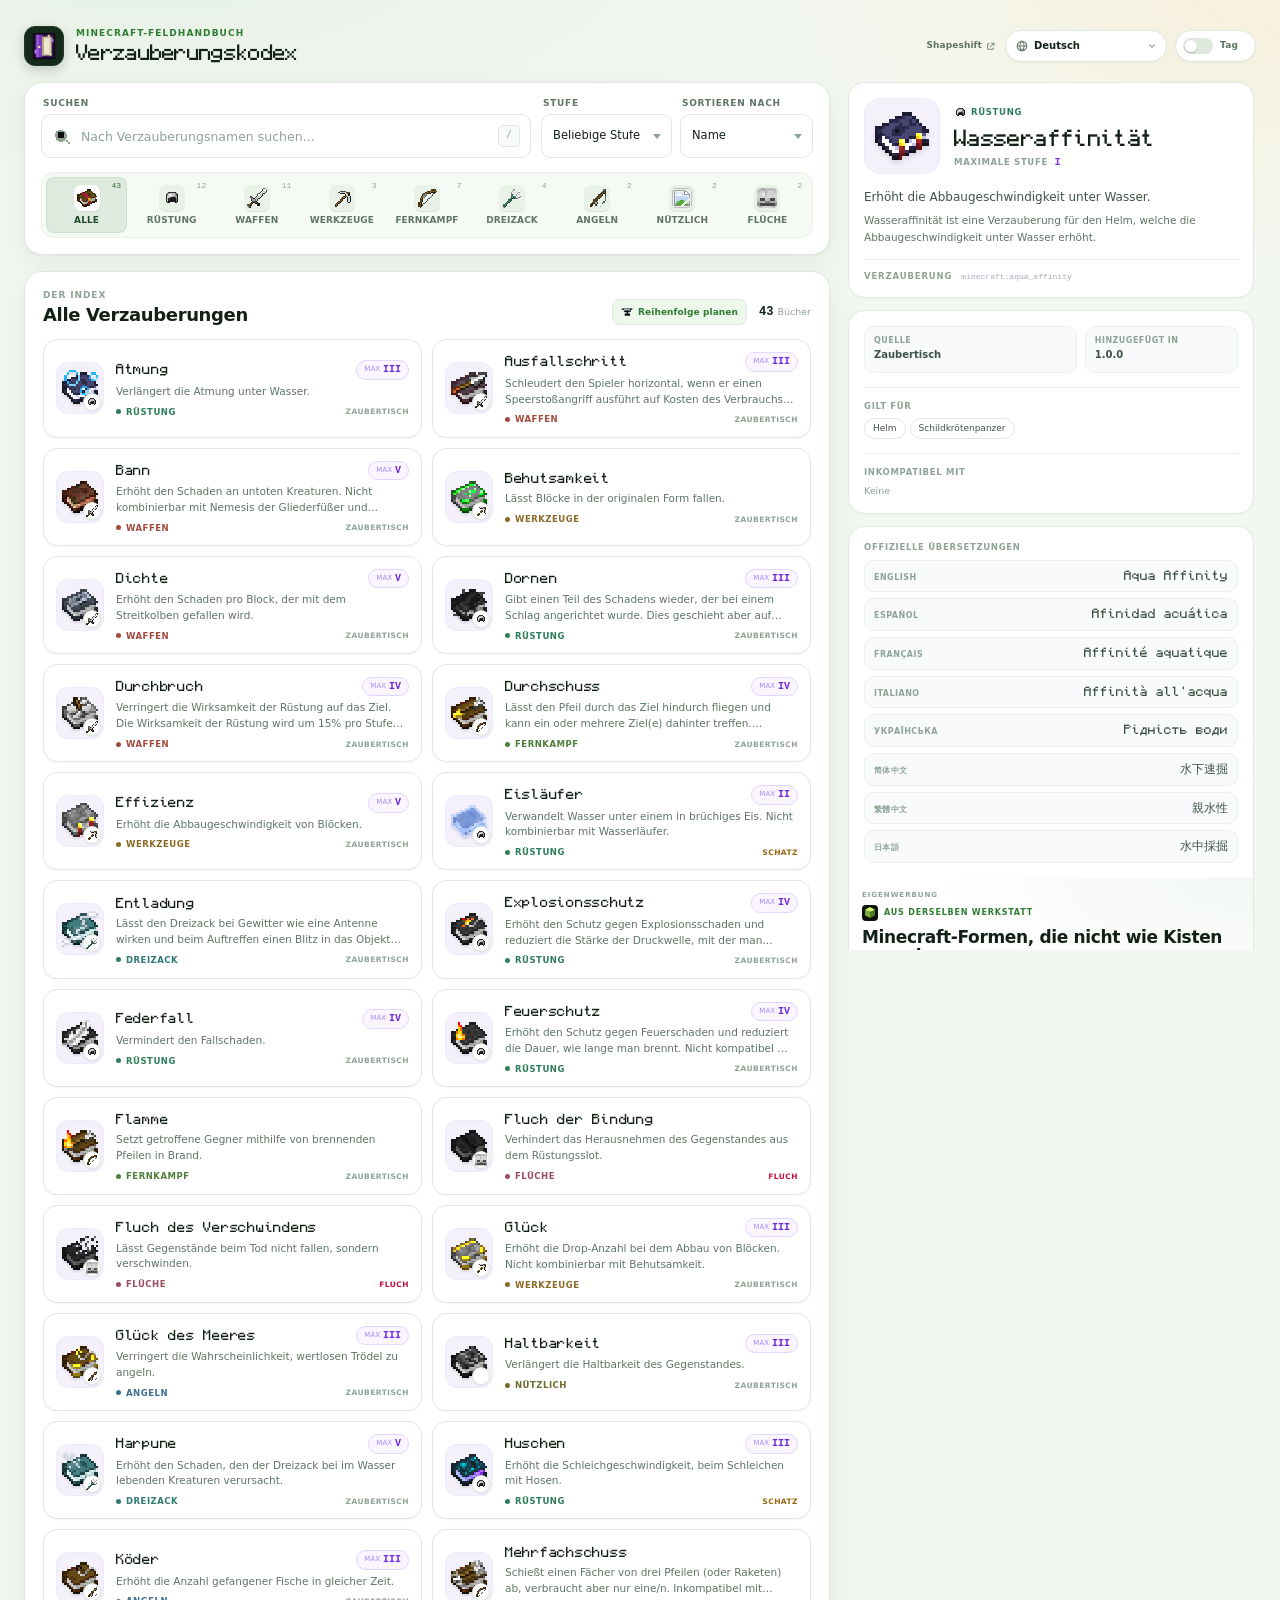
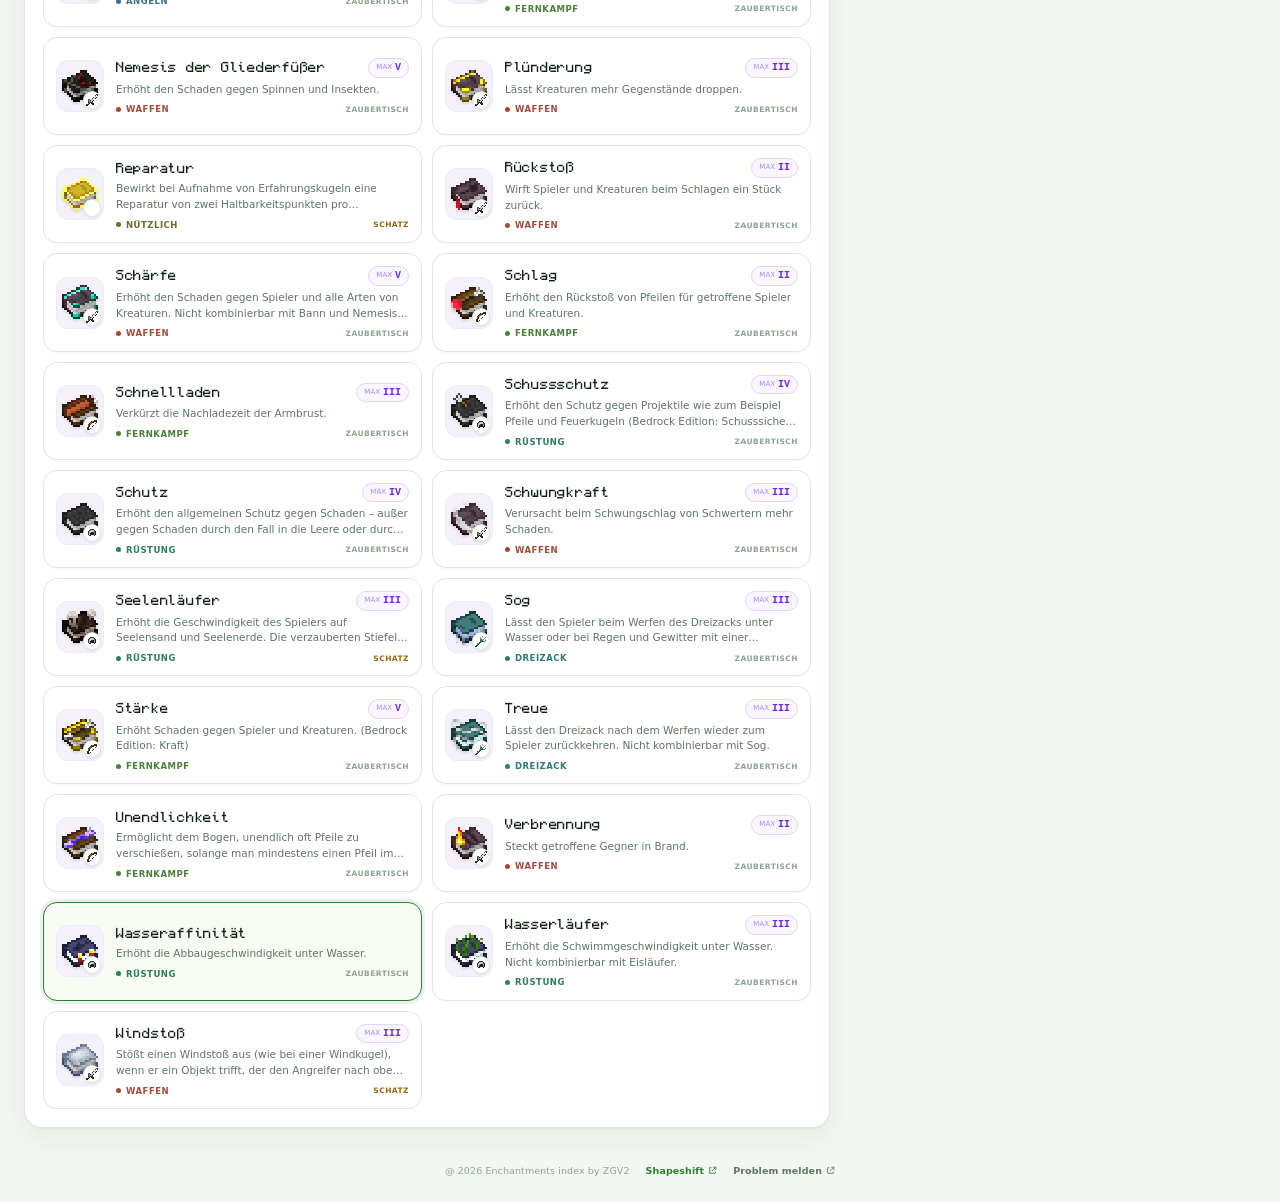
==== commit d994708c: "Use Minecraft textures for category icons" ====
--- a/de/index.html
+++ b/de/index.html
@@ -2294,7 +2294,9 @@
     box-sizing: content-box;
     border-radius: 7px;
     background: #e9eff7;
-    filter: brightness(.82) saturate(1.15) drop-shadow(0 1px 0 rgba(15, 23, 42, .12));
+    object-fit: contain;
+    image-rendering: pixelated;
+    filter: drop-shadow(0 1px 0 rgba(15, 23, 42, .12));
   }
 
   .cat-button .cat-name {
@@ -2480,9 +2482,12 @@
     box-shadow: 0 1px 2px rgba(15, 23, 42, .08);
   }
 
-  .cat-badge svg {
+  .cat-badge svg,
+  .cat-badge img {
     width: 12px;
     height: 12px;
+    object-fit: contain;
+    image-rendering: pixelated;
   }
 
   .card-body {
@@ -2749,9 +2754,12 @@
     letter-spacing: .08em;
   }
 
-  .cat-chip svg {
+  .cat-chip svg,
+  .cat-chip img {
     width: 13px;
     height: 13px;
+    object-fit: contain;
+    image-rendering: pixelated;
   }
 
   .detail-name {
@@ -3896,7 +3904,7 @@
 
   .cat-button .cat-icon {
     background: #e8f2e6;
-    filter: brightness(.84) saturate(1.05) drop-shadow(0 1px 0 rgba(18, 32, 22, .12));
+    filter: drop-shadow(0 1px 0 rgba(18, 32, 22, .12));
   }
 
   .cat-button[aria-pressed="true"] {
@@ -4071,7 +4079,7 @@
 
   html[data-theme="night"] .cat-button .cat-icon {
     background: #18281c;
-    filter: brightness(1.08) saturate(1.08) drop-shadow(0 1px 0 rgba(0, 0, 0, .35));
+    filter: drop-shadow(0 1px 0 rgba(0, 0, 0, .35));
   }
 
   html[data-theme="night"] .cat-button[aria-pressed="true"] {
@@ -4491,15 +4499,15 @@
 
 <script>
   const CATEGORIES = [
-    { id: "all",     label: "All",     icon: "i-book",    color: "#c28bff" },
-    { id: "armor",   label: "Armor",   icon: "i-helmet",  color: "var(--cat-armor)" },
-    { id: "weapons", label: "Weapons", icon: "i-sword",   color: "var(--cat-weapons)" },
-    { id: "tools",   label: "Tools",   icon: "i-pickaxe", color: "var(--cat-tools)" },
-    { id: "ranged",  label: "Ranged",  icon: "i-bow",     color: "var(--cat-ranged)" },
-    { id: "trident", label: "Trident", icon: "i-trident", color: "var(--cat-trident)" },
-    { id: "fishing", label: "Fishing", icon: "i-fish",    color: "var(--cat-fishing)" },
-    { id: "utility", label: "Utility", icon: "i-anvil",   color: "var(--cat-utility)" },
-    { id: "curses",  label: "Curses",  icon: "i-skull",   color: "var(--cat-curses)" }
+    { id: "all",     label: "All",     icon: "i-book",    asset: "assets/category-icons/all.png",     color: "#c28bff" },
+    { id: "armor",   label: "Armor",   icon: "i-helmet",  asset: "assets/category-icons/armor.png",   color: "var(--cat-armor)" },
+    { id: "weapons", label: "Weapons", icon: "i-sword",   asset: "assets/category-icons/weapons.png", color: "var(--cat-weapons)" },
+    { id: "tools",   label: "Tools",   icon: "i-pickaxe", asset: "assets/category-icons/tools.png",   color: "var(--cat-tools)" },
+    { id: "ranged",  label: "Ranged",  icon: "i-bow",     asset: "assets/category-icons/ranged.png",  color: "var(--cat-ranged)" },
+    { id: "trident", label: "Trident", icon: "i-trident", asset: "assets/category-icons/trident.png", color: "var(--cat-trident)" },
+    { id: "fishing", label: "Fishing", icon: "i-fish",    asset: "assets/category-icons/fishing.png", color: "var(--cat-fishing)" },
+    { id: "utility", label: "Utility", icon: "i-anvil",   asset: "assets/category-icons/utility.png", color: "var(--cat-utility)" },
+    { id: "curses",  label: "Curses",  icon: "i-skull",   asset: "assets/category-icons/curses.png",  color: "var(--cat-curses)" }
   ];
 
   const CATEGORY = Object.fromEntries(CATEGORIES.map(c => [c.id, c]));
@@ -7139,7 +7147,7 @@
       <button type="button" class="cat-button" data-category="${cat.id}"
         style="--cat-color: ${cat.color}" aria-pressed="${state.category === cat.id}">
         <span class="cat-count" aria-hidden="true">${categoryCount(cat.id)}</span>
-        <svg class="cat-icon" aria-hidden="true" viewBox="0 0 16 16"><use href="#${cat.icon}"/></svg>
+        <img class="cat-icon" src="${cat.asset}" alt="" width="16" height="16" loading="eager" decoding="async">
         <span class="cat-name">${categoryLabel(cat.id)}</span>
       </button>
     `).join("");
@@ -7181,7 +7189,7 @@
         style="--cat-color: ${cat.color}" aria-label="${shownName}, ${t("maxLevel")} ${ROMAN[enchantment.maxLevel]}">
         <span class="book-wrap" aria-hidden="true">
           <img class="book-icon enchant-icon" src="assets/enchant-icons/${enchantment.id}.png" alt="" width="36" height="36" loading="lazy" decoding="async">
-          <span class="cat-badge"><svg viewBox="0 0 16 16"><use href="#${cat.icon}"/></svg></span>
+          <span class="cat-badge"><img class="cat-badge-icon" src="${cat.asset}" alt="" width="16" height="16" loading="lazy" decoding="async"></span>
         </span>
         <span class="card-body">
           <span class="card-head">
@@ -7252,7 +7260,7 @@
         </div>
         <div class="hero-copy">
           <span class="cat-chip" style="--cat-color: ${cat.color}">
-            <svg aria-hidden="true" viewBox="0 0 16 16"><use href="#${cat.icon}"/></svg>
+            <img class="cat-chip-icon" src="${cat.asset}" alt="" width="16" height="16" decoding="async">
             ${categoryLabel(cat.id)}
           </span>
           <h2 class="detail-name">${displayName(enchantment)}</h2>
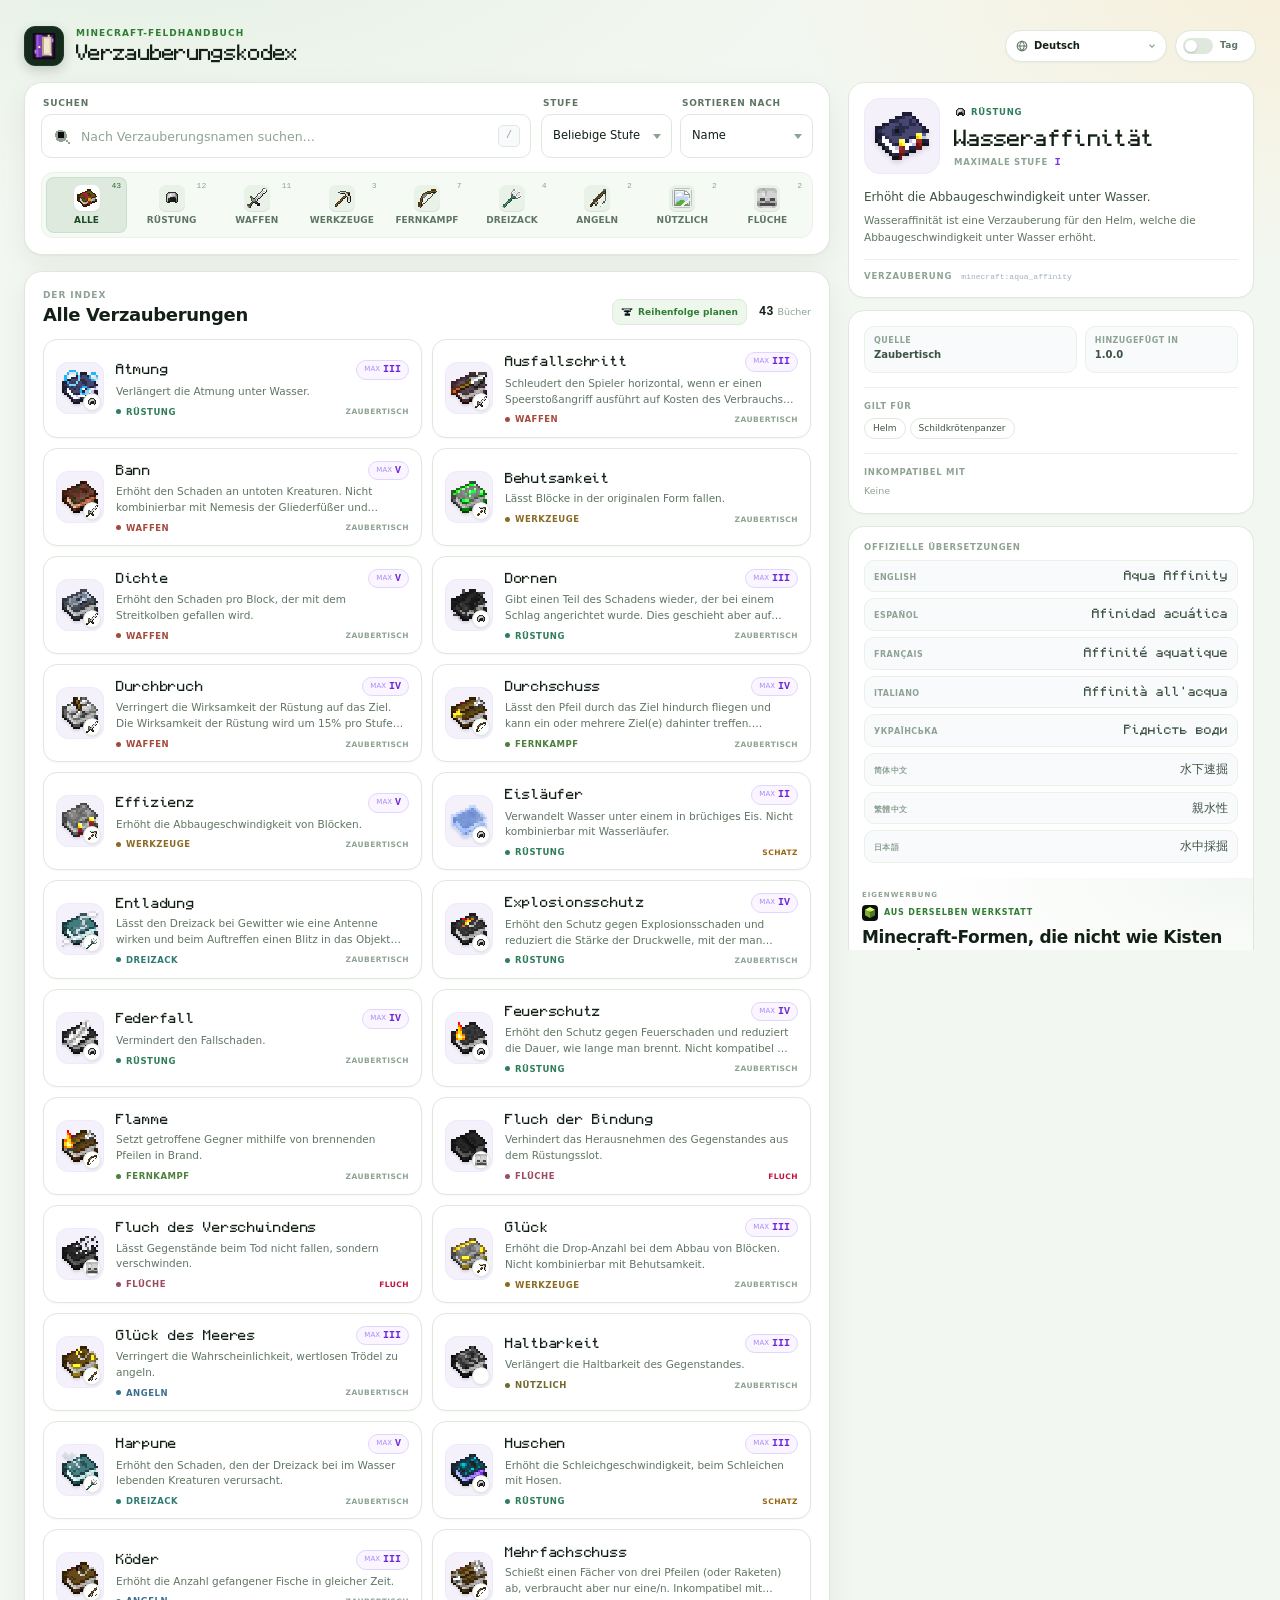
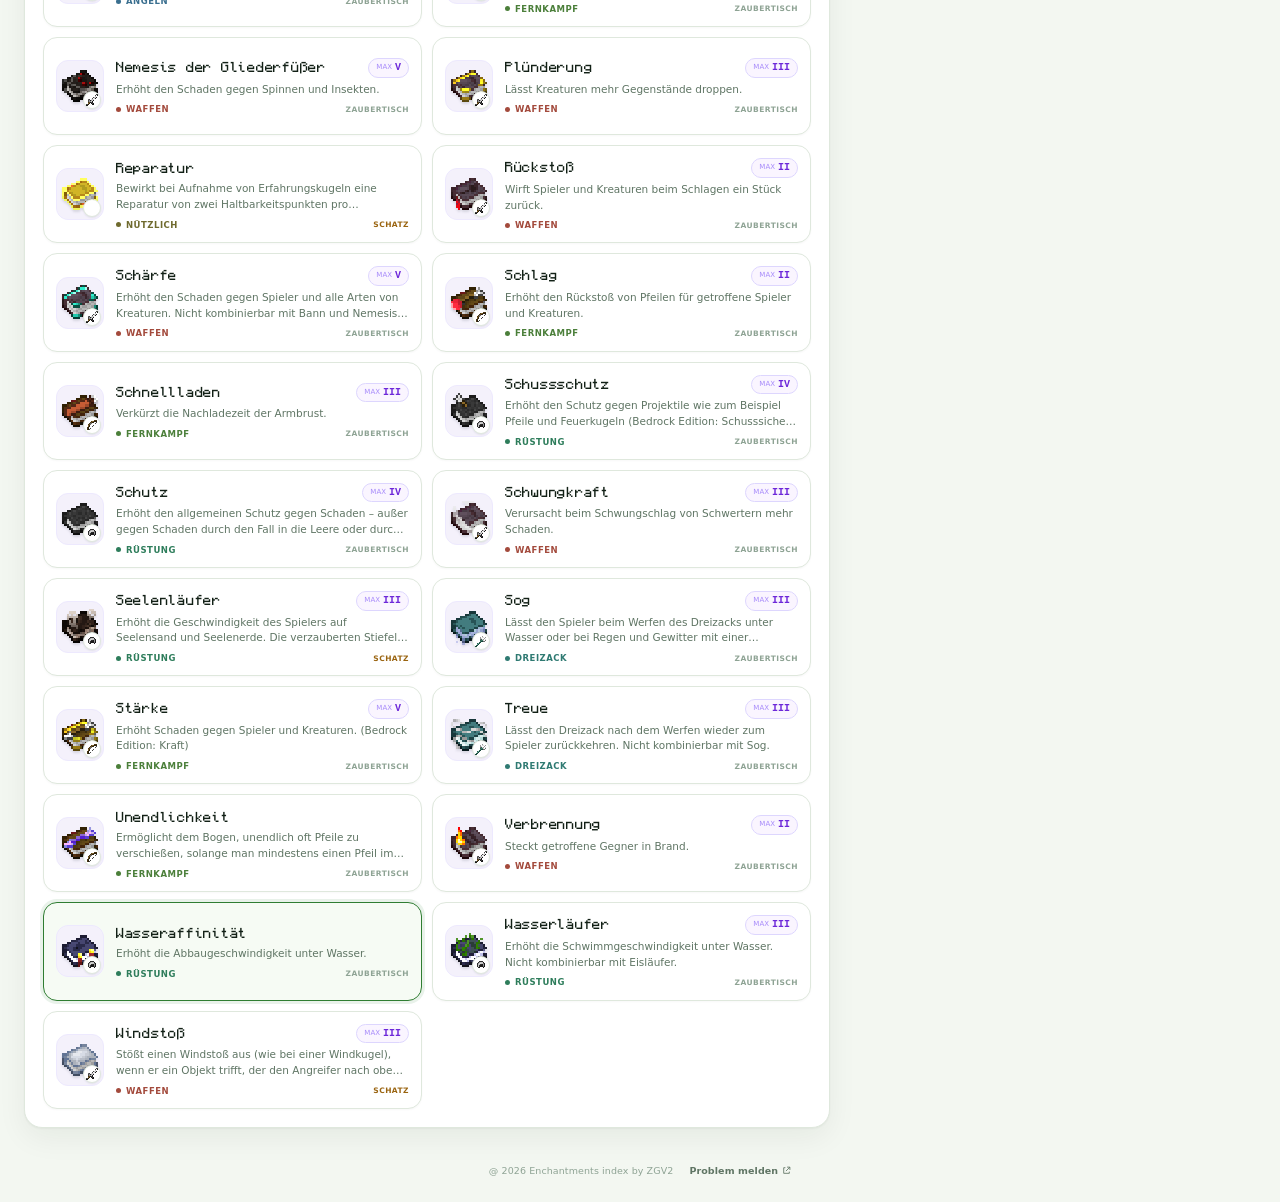
==== commit a855db87: "Make Shapeshift promo fully clickable" ====
--- a/de/index.html
+++ b/de/index.html
@@ -669,7 +669,7 @@
   .shapeshift-ad {
     display: block;
     margin: 0;
-    padding: 13px;
+    padding: 0;
     overflow: hidden;
     border: 1px solid var(--lab-line);
     border-top: 0;
@@ -679,6 +679,19 @@
       var(--lab-paper);
     color: var(--lab-ink);
     box-shadow: none;
+  }
+
+  .shapeshift-ad-link {
+    display: block;
+    padding: 13px;
+    color: inherit;
+    text-decoration: none;
+  }
+
+  .shapeshift-ad-link:focus-visible {
+    outline: 2px solid var(--lab-blue);
+    outline-offset: -3px;
+    border-radius: 15px;
   }
 
   .shapeshift-ad-copy {
@@ -774,7 +787,7 @@
     text-decoration: none;
   }
 
-  .shapeshift-ad-cta:hover {
+  .shapeshift-ad-link:hover .shapeshift-ad-cta {
     color: var(--lab-ink);
     text-decoration: underline;
     text-underline-offset: 2px;
@@ -785,13 +798,8 @@
     height: 10px;
   }
 
-  .shapeshift-ad-cta:focus-visible {
-    outline: 2px solid var(--lab-blue);
-    outline-offset: 3px;
-  }
-
   @media (max-width: 560px) {
-    .shapeshift-ad {
+    .shapeshift-ad-link {
       padding: 12px;
     }
 
@@ -3234,45 +3242,6 @@
     gap: 8px;
   }
 
-  .header-shapeshift {
-    display: inline-flex;
-    align-items: center;
-    gap: 4px;
-    padding: 0 2px;
-    color: var(--lab-muted);
-    font-family: var(--lab-ui);
-    font-size: 9px;
-    font-weight: 600;
-    letter-spacing: .01em;
-    text-decoration: none;
-    white-space: nowrap;
-  }
-
-  .header-shapeshift:hover {
-    color: var(--lab-blue);
-    text-decoration: underline;
-    text-underline-offset: 2px;
-  }
-
-  .header-shapeshift svg {
-    width: 9px;
-    height: 9px;
-    flex: 0 0 auto;
-  }
-
-  .header-shapeshift:focus-visible,
-  .footer-shapeshift:focus-visible {
-    outline: 2px solid var(--lab-blue);
-    outline-offset: 2px;
-    border-radius: 3px;
-  }
-
-  @media (max-width: 1080px) {
-    .header-shapeshift {
-      display: none;
-    }
-  }
-
   .footer {
     flex-wrap: wrap;
   }
@@ -3306,30 +3275,6 @@
     outline: 2px solid var(--lab-blue);
     outline-offset: 2px;
     border-radius: 3px;
-  }
-
-  .footer-shapeshift {
-    display: inline-flex;
-    align-items: center;
-    gap: 4px;
-    color: var(--lab-blue);
-    font-family: var(--lab-ui);
-    font-size: 9.5px;
-    font-weight: 600;
-    letter-spacing: .01em;
-    text-decoration: none;
-    white-space: nowrap;
-  }
-
-  .footer-shapeshift:hover {
-    text-decoration: underline;
-    text-underline-offset: 2px;
-  }
-
-  .footer-shapeshift svg {
-    width: 9px;
-    height: 9px;
-    flex: 0 0 auto;
   }
 
   .lang-switch {
@@ -4308,10 +4253,6 @@
       </div>
     </div>
     <div class="header-controls">
-      <a class="header-shapeshift" href="https://shapeshift.mc.zgv2.dev/" target="_blank" rel="noopener" aria-label="Shapeshift — Minecraft shape generator" title="Shapeshift — Minecraft shape generator">
-        Shapeshift
-        <svg aria-hidden="true" viewBox="0 0 16 16"><path d="M6 3H3v10h10v-3M9 2h5v5M14 2 7 9" fill="none" stroke="currentColor" stroke-width="1.5"/></svg>
-      </a>
       <div class="language-control">
         <svg class="language-globe" aria-hidden="true" viewBox="0 0 16 16" fill="none" stroke="currentColor" stroke-width="1.2">
           <circle cx="8" cy="8" r="5.5"/>
@@ -4407,6 +4348,7 @@
         </div>
         <div class="detail-body" id="detail-body" aria-live="polite"></div>
     <aside class="shapeshift-ad" aria-labelledby="shapeshift-ad-title">
+      <a class="shapeshift-ad-link" href="https://shapeshift.mc.zgv2.dev/" target="_blank" rel="noopener">
       <div class="shapeshift-ad-copy">
         <p class="shapeshift-ad-eyebrow" id="shapeshift-ad-eyebrow">Self promo</p>
         <p class="shapeshift-ad-kicker">
@@ -4420,21 +4362,18 @@
           <span id="shapeshift-ad-chip-1">Half-slab curves</span>
           <span id="shapeshift-ad-chip-2">Schematic export</span>
         </div>
-        <a class="shapeshift-ad-cta" href="https://shapeshift.mc.zgv2.dev/" target="_blank" rel="noopener">
+        <span class="shapeshift-ad-cta">
           <span id="shapeshift-ad-cta">Explore Shapeshift</span>
           <svg aria-hidden="true" viewBox="0 0 16 16"><path d="M6 3H3v10h10v-3M9 2h5v5M14 2 7 9" fill="none" stroke="currentColor" stroke-width="1.5"/></svg>
-        </a>
+        </span>
       </div>
+      </a>
     </aside>
       </aside>
   </main>
 
   <footer class="footer">
     <span class="footer-credit">@ 2026 Enchantments index by ZGV2</span>
-    <a class="footer-shapeshift" href="https://shapeshift.mc.zgv2.dev/" target="_blank" rel="noopener" aria-label="Shapeshift — Minecraft shape generator" title="Shapeshift — Minecraft shape generator">
-      Shapeshift
-      <svg aria-hidden="true" viewBox="0 0 16 16"><path d="M6 3H3v10h10v-3M9 2h5v5M14 2 7 9" fill="none" stroke="currentColor" stroke-width="1.5"/></svg>
-    </a>
     <a class="footer-report" id="report-issue" href="https://github.com/zgv2-dev/enchantments-index/issues/new" target="_blank" rel="noopener" aria-label="Report an issue" title="Report an issue">
       <span id="report-issue-label">Report an issue</span>
       <svg aria-hidden="true" viewBox="0 0 16 16"><path d="M6 3H3v10h10v-3M9 2h5v5M14 2 7 9" fill="none" stroke="currentColor" stroke-width="1.5"/></svg>
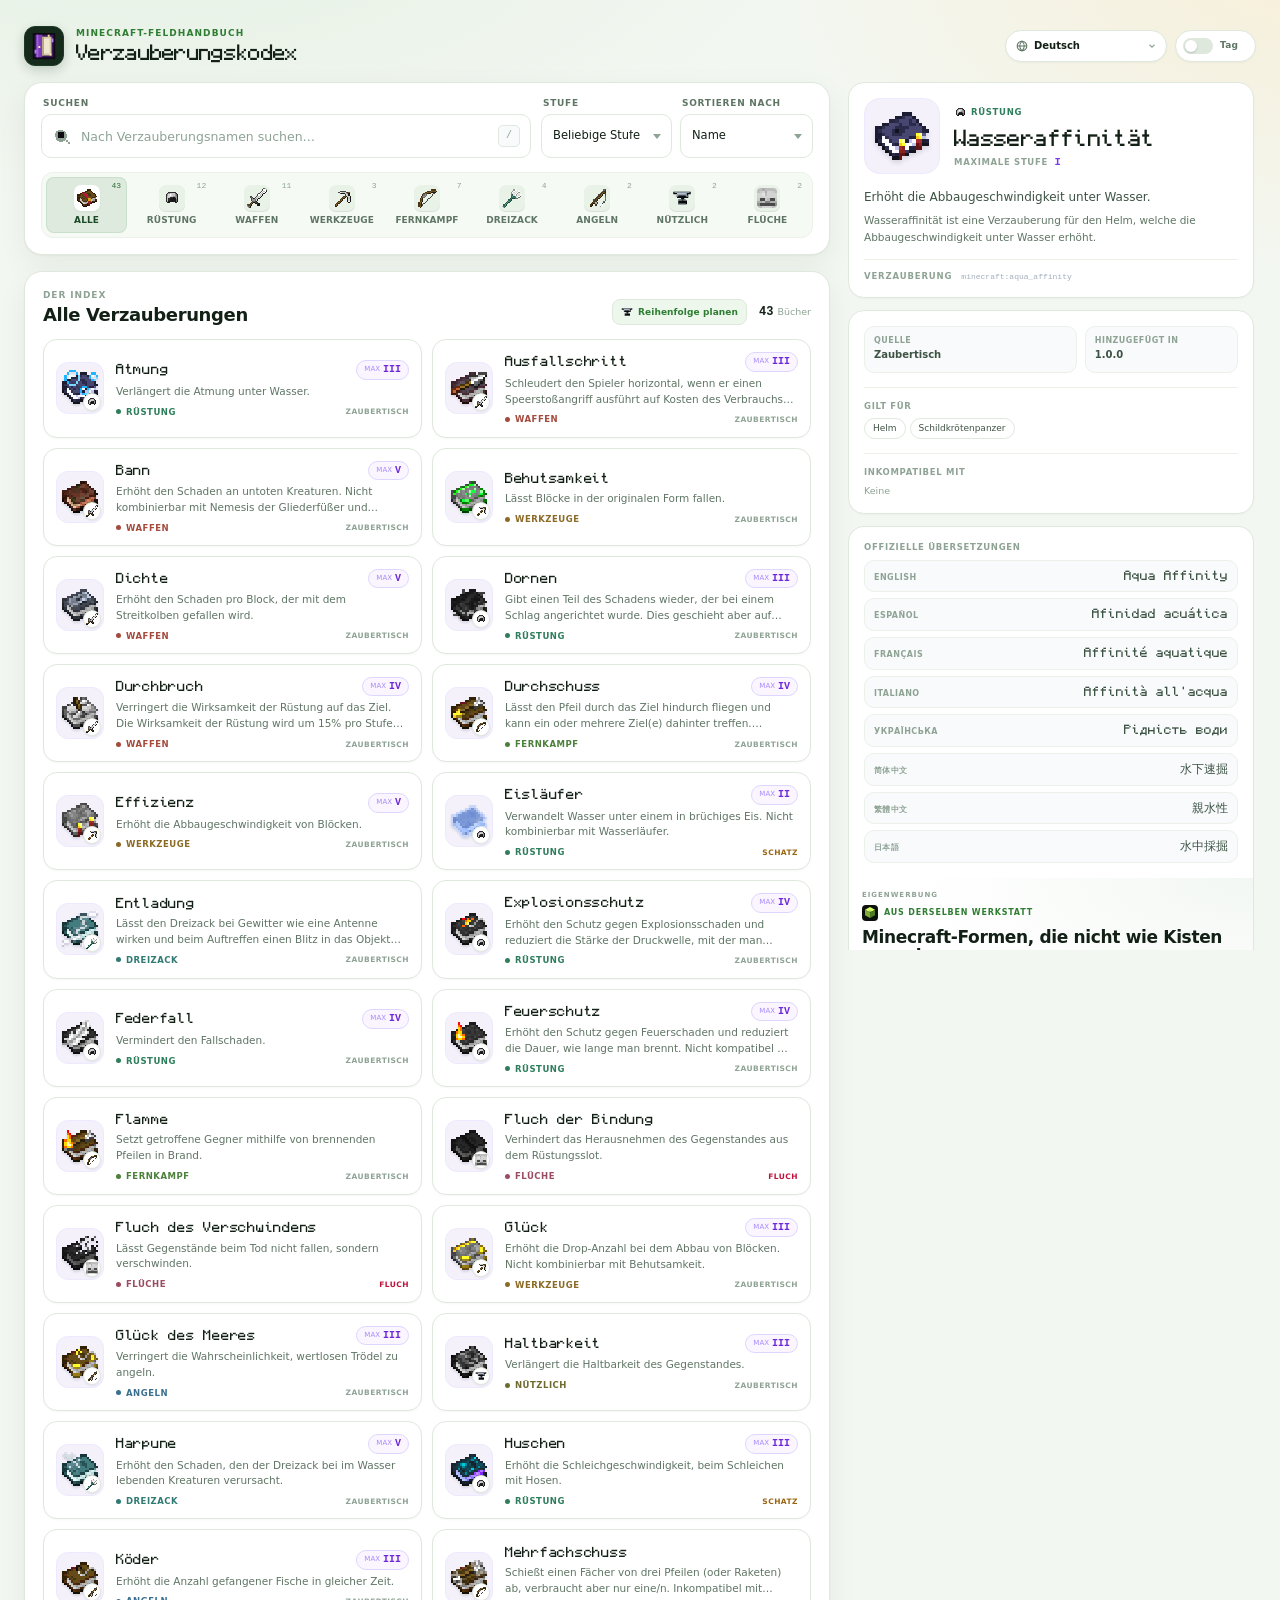
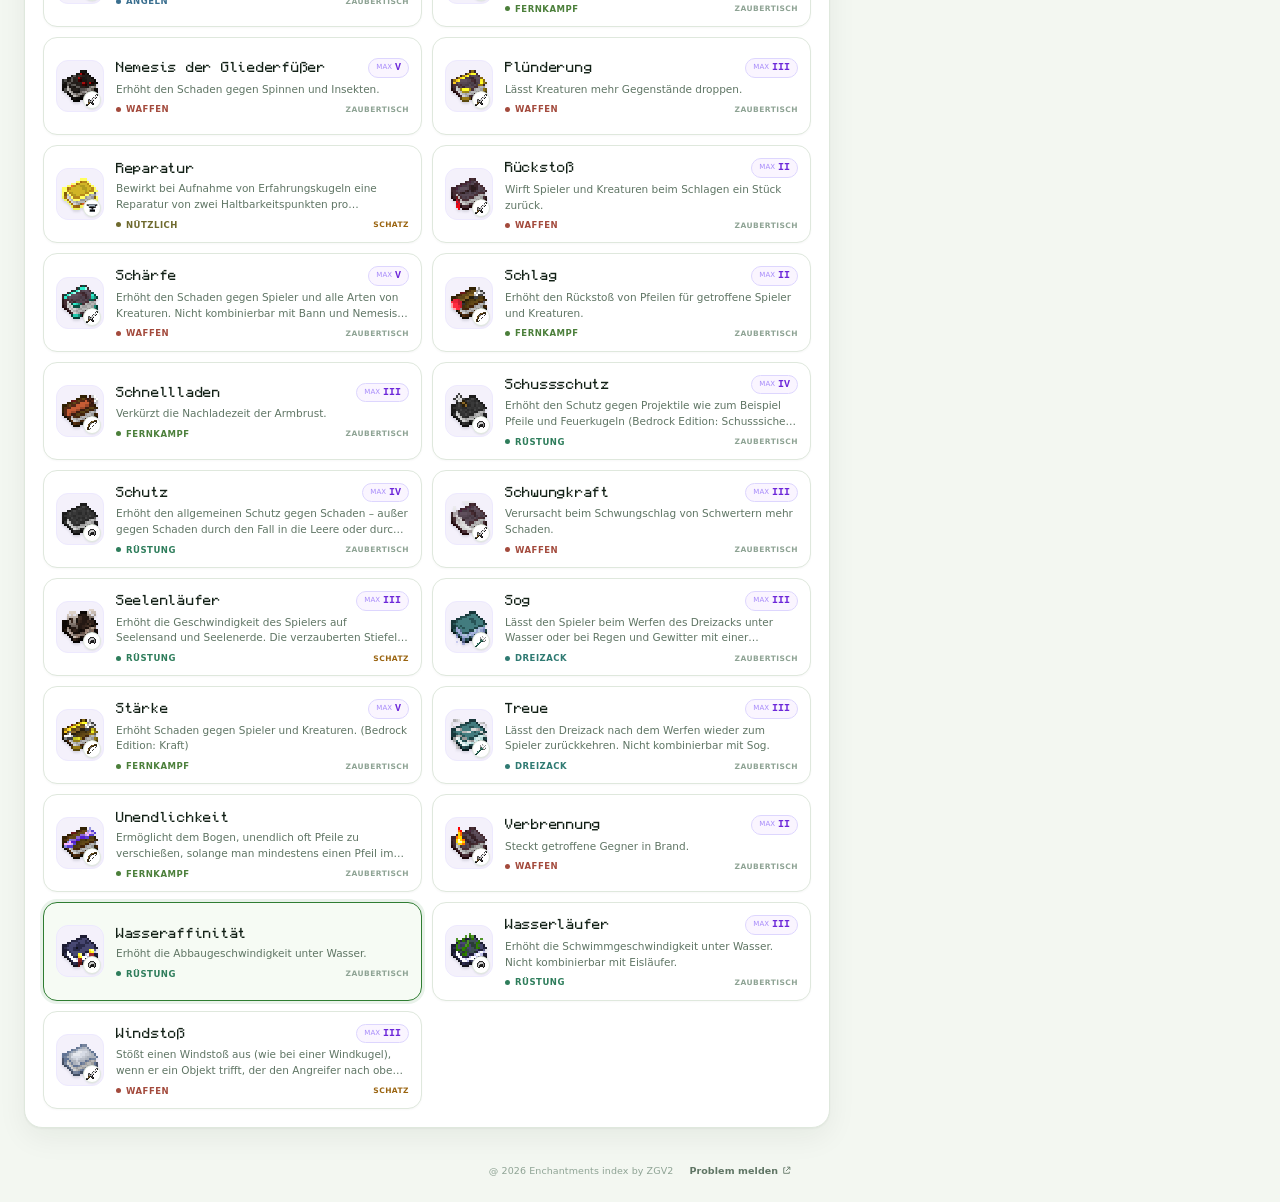
==== commit 28dd8ca3: "Use an anvil glyph for the utility category" ====
--- a/de/index.html
+++ b/de/index.html
@@ -4445,7 +4445,7 @@
     { id: "ranged",  label: "Ranged",  icon: "i-bow",     asset: "assets/category-icons/ranged.png",  color: "var(--cat-ranged)" },
     { id: "trident", label: "Trident", icon: "i-trident", asset: "assets/category-icons/trident.png", color: "var(--cat-trident)" },
     { id: "fishing", label: "Fishing", icon: "i-fish",    asset: "assets/category-icons/fishing.png", color: "var(--cat-fishing)" },
-    { id: "utility", label: "Utility", icon: "i-anvil",   asset: "assets/category-icons/utility.png", color: "var(--cat-utility)" },
+    { id: "utility", label: "Utility", icon: "i-anvil",   asset: "assets/category-icons/utility.svg", color: "var(--cat-utility)" },
     { id: "curses",  label: "Curses",  icon: "i-skull",   asset: "assets/category-icons/curses.png",  color: "var(--cat-curses)" }
   ];
 
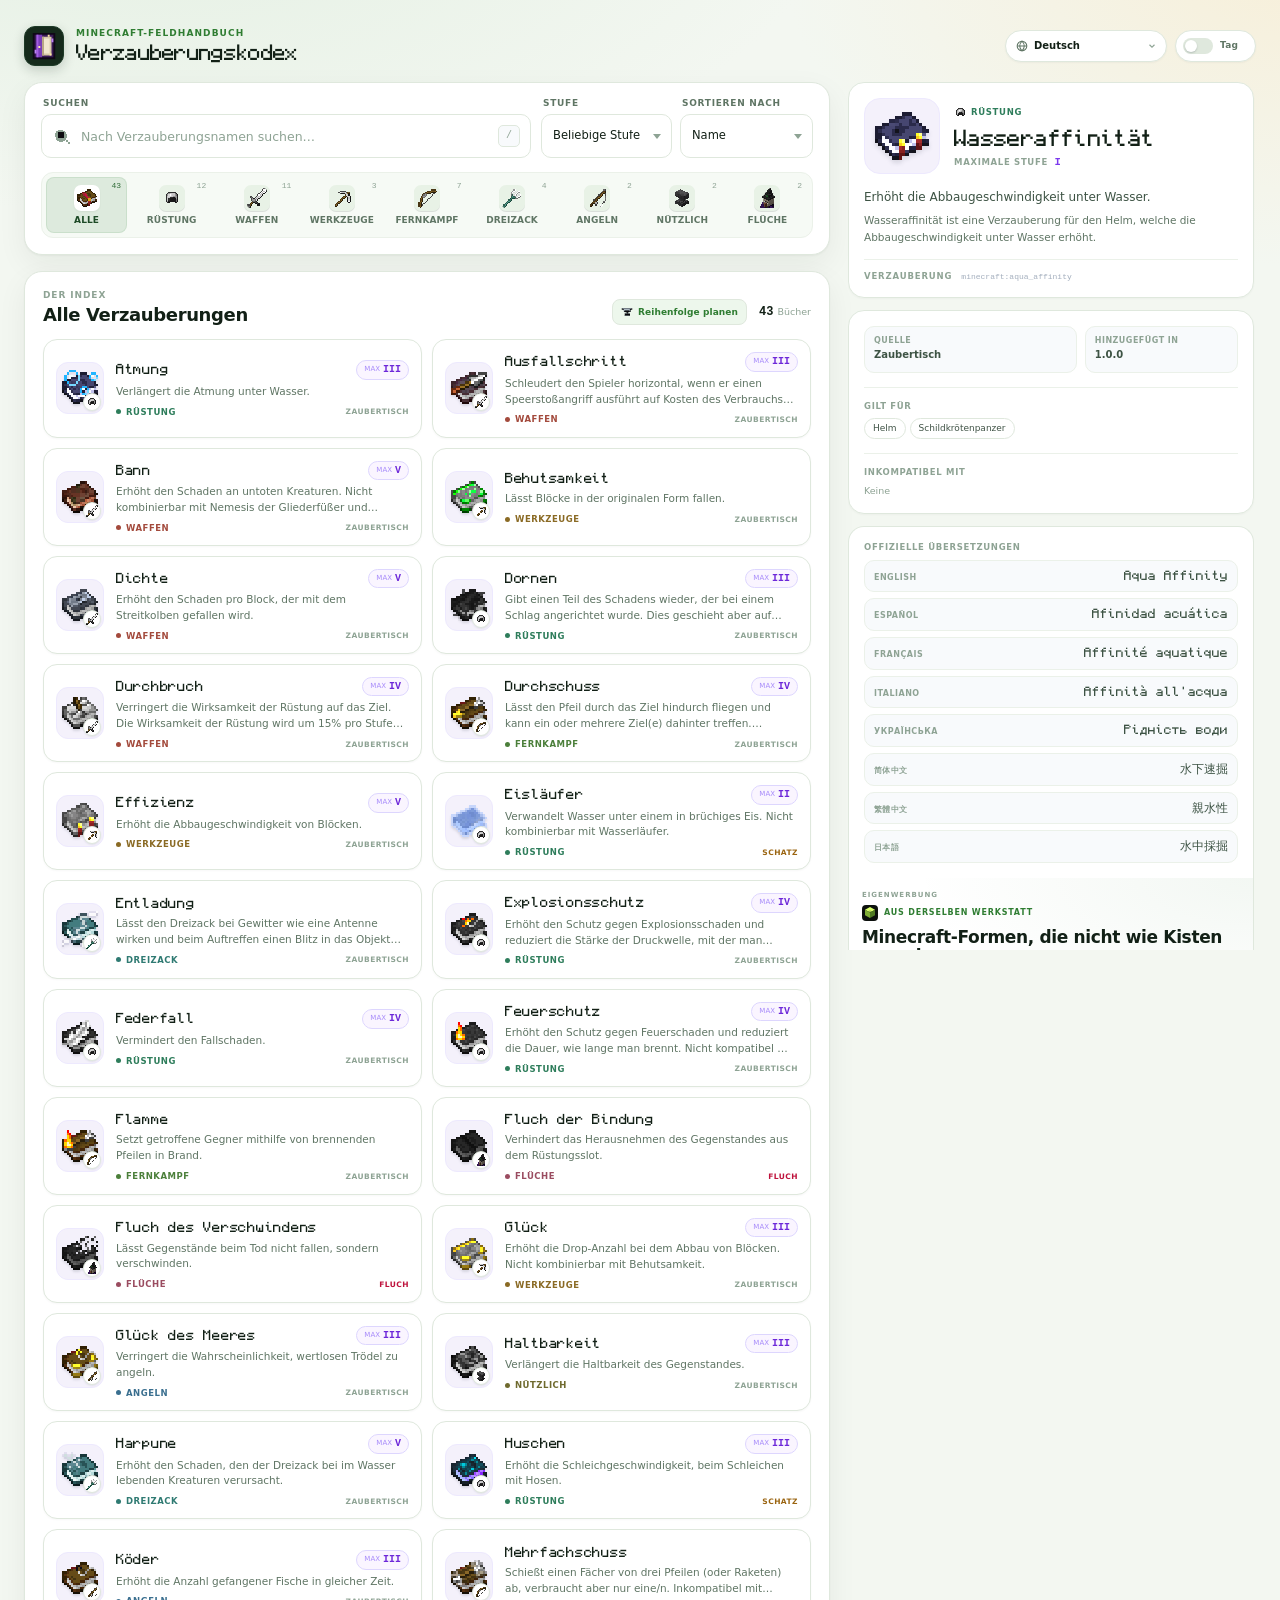
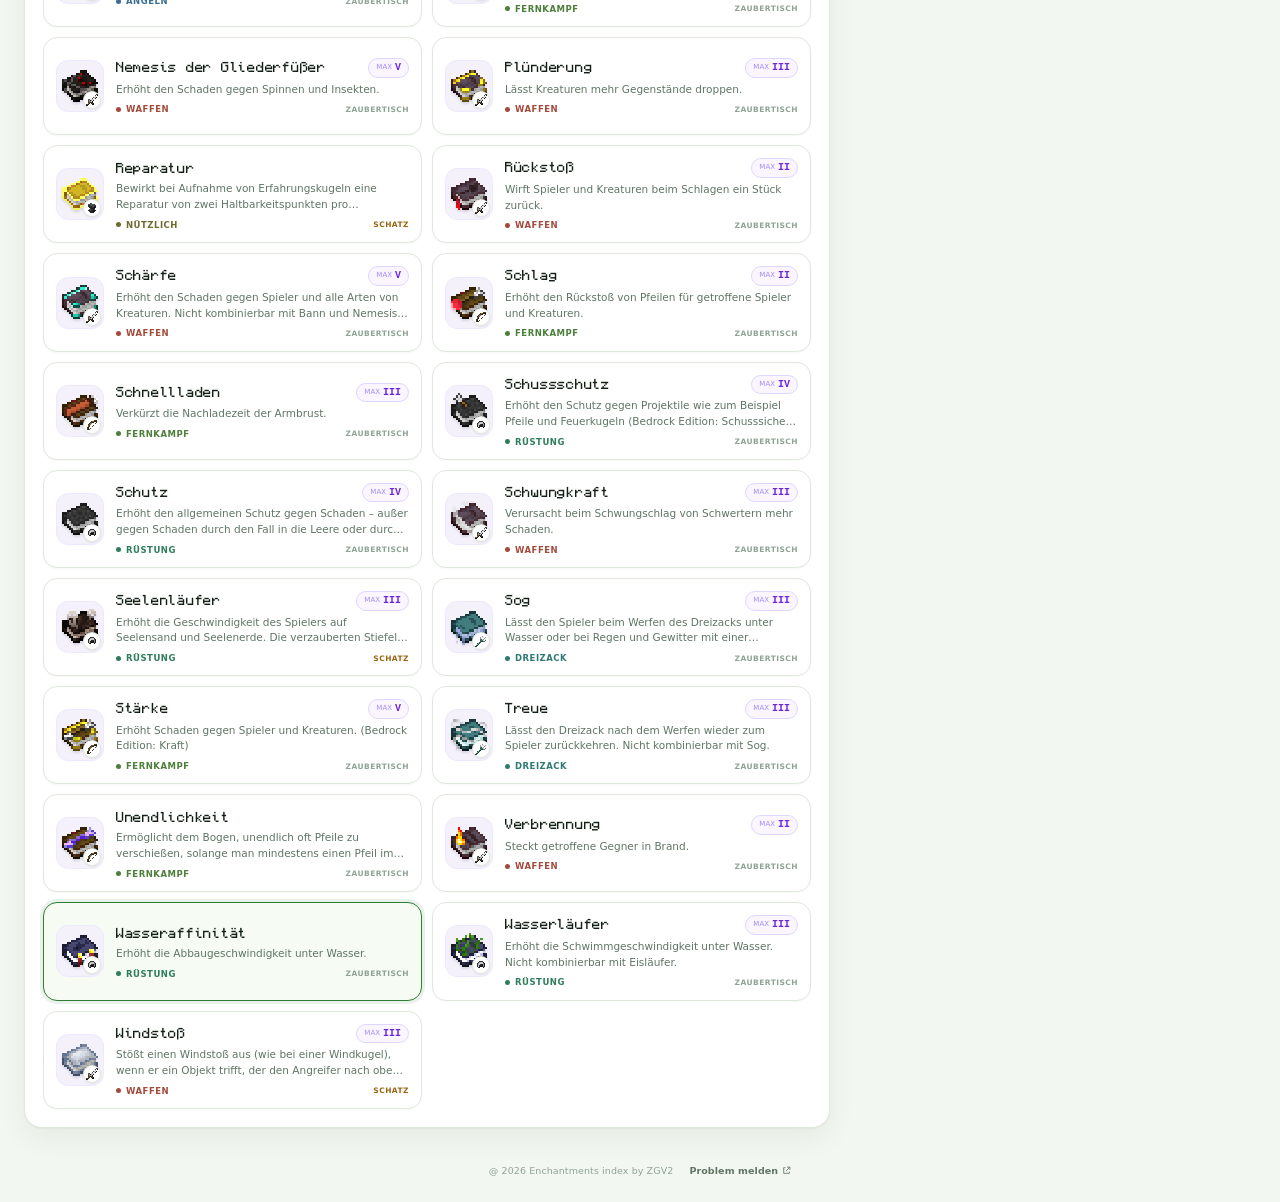
==== commit 23bcaac8: "Use official anvil and witch head category icons" ====
--- a/de/index.html
+++ b/de/index.html
@@ -4445,7 +4445,7 @@
     { id: "ranged",  label: "Ranged",  icon: "i-bow",     asset: "assets/category-icons/ranged.png",  color: "var(--cat-ranged)" },
     { id: "trident", label: "Trident", icon: "i-trident", asset: "assets/category-icons/trident.png", color: "var(--cat-trident)" },
     { id: "fishing", label: "Fishing", icon: "i-fish",    asset: "assets/category-icons/fishing.png", color: "var(--cat-fishing)" },
-    { id: "utility", label: "Utility", icon: "i-anvil",   asset: "assets/category-icons/utility.svg", color: "var(--cat-utility)" },
+    { id: "utility", label: "Utility", icon: "i-anvil",   asset: "assets/category-icons/utility.png", color: "var(--cat-utility)" },
     { id: "curses",  label: "Curses",  icon: "i-skull",   asset: "assets/category-icons/curses.png",  color: "var(--cat-curses)" }
   ];
 
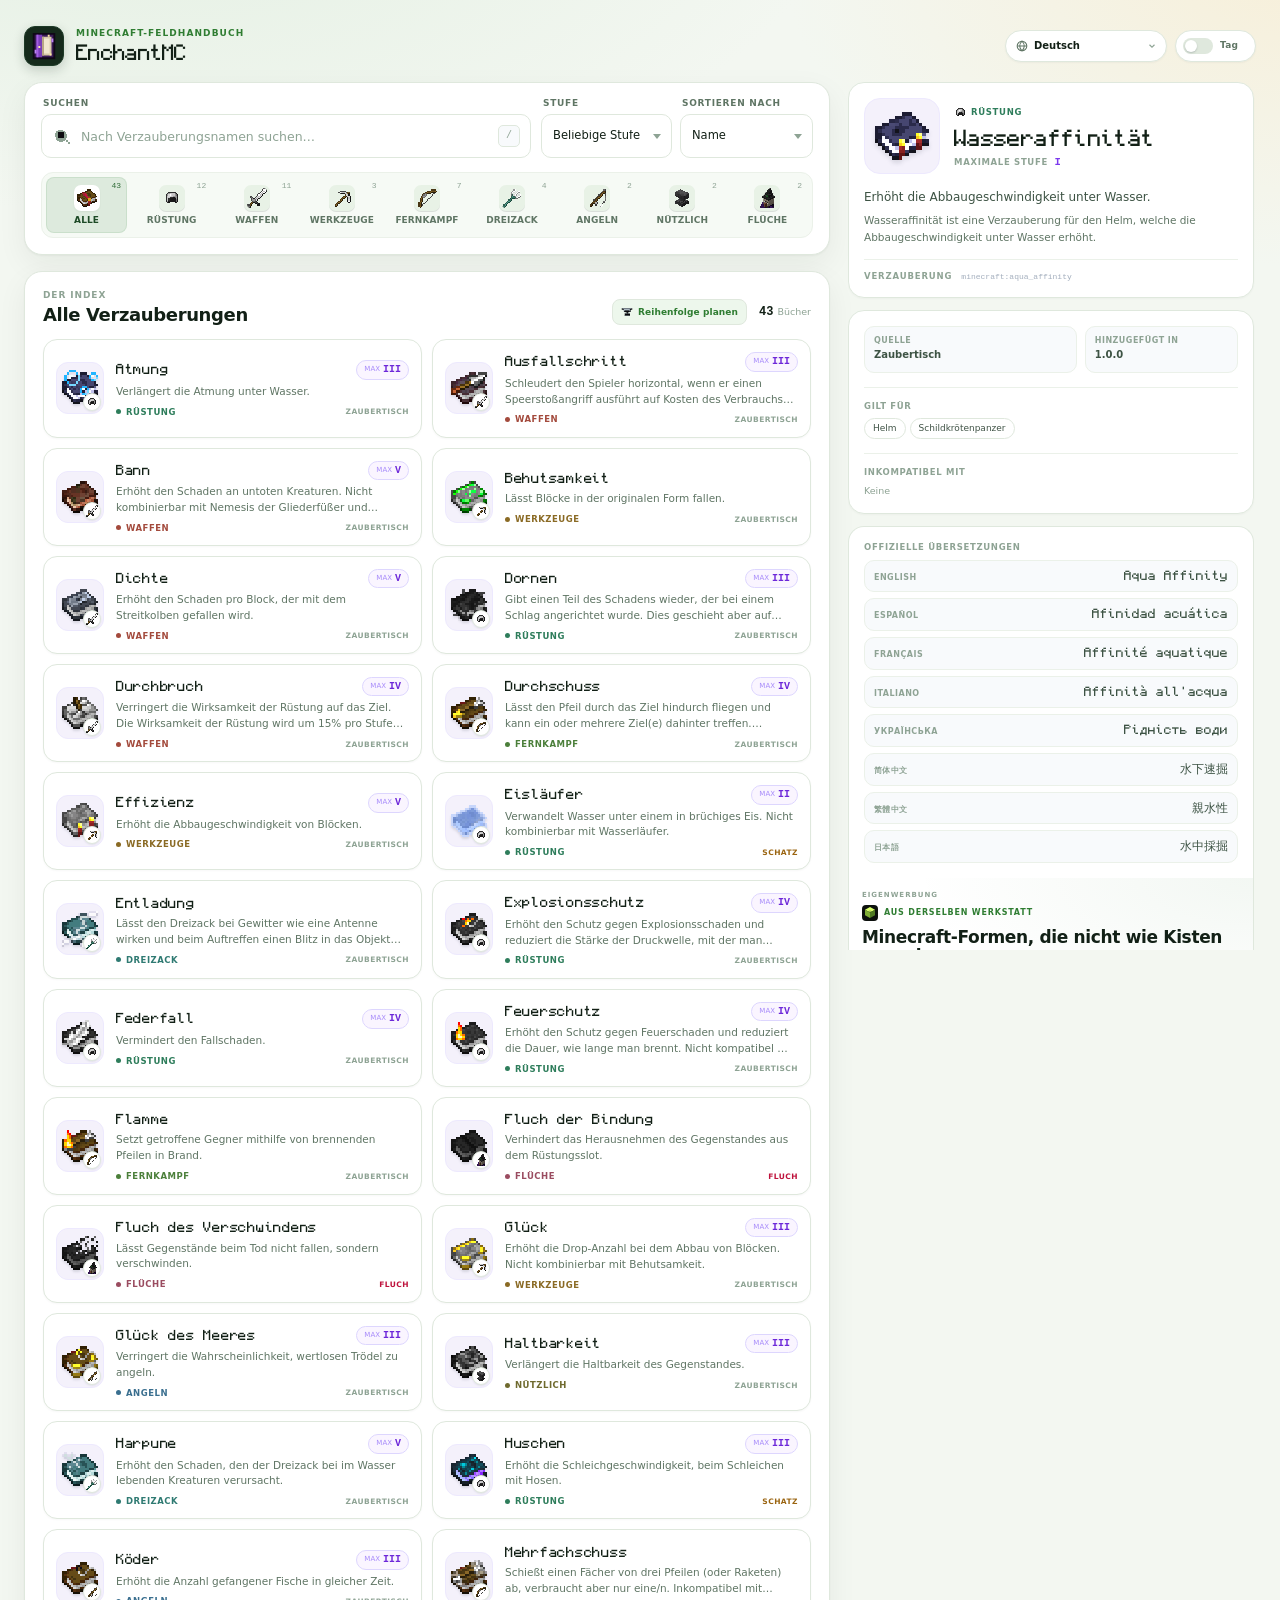
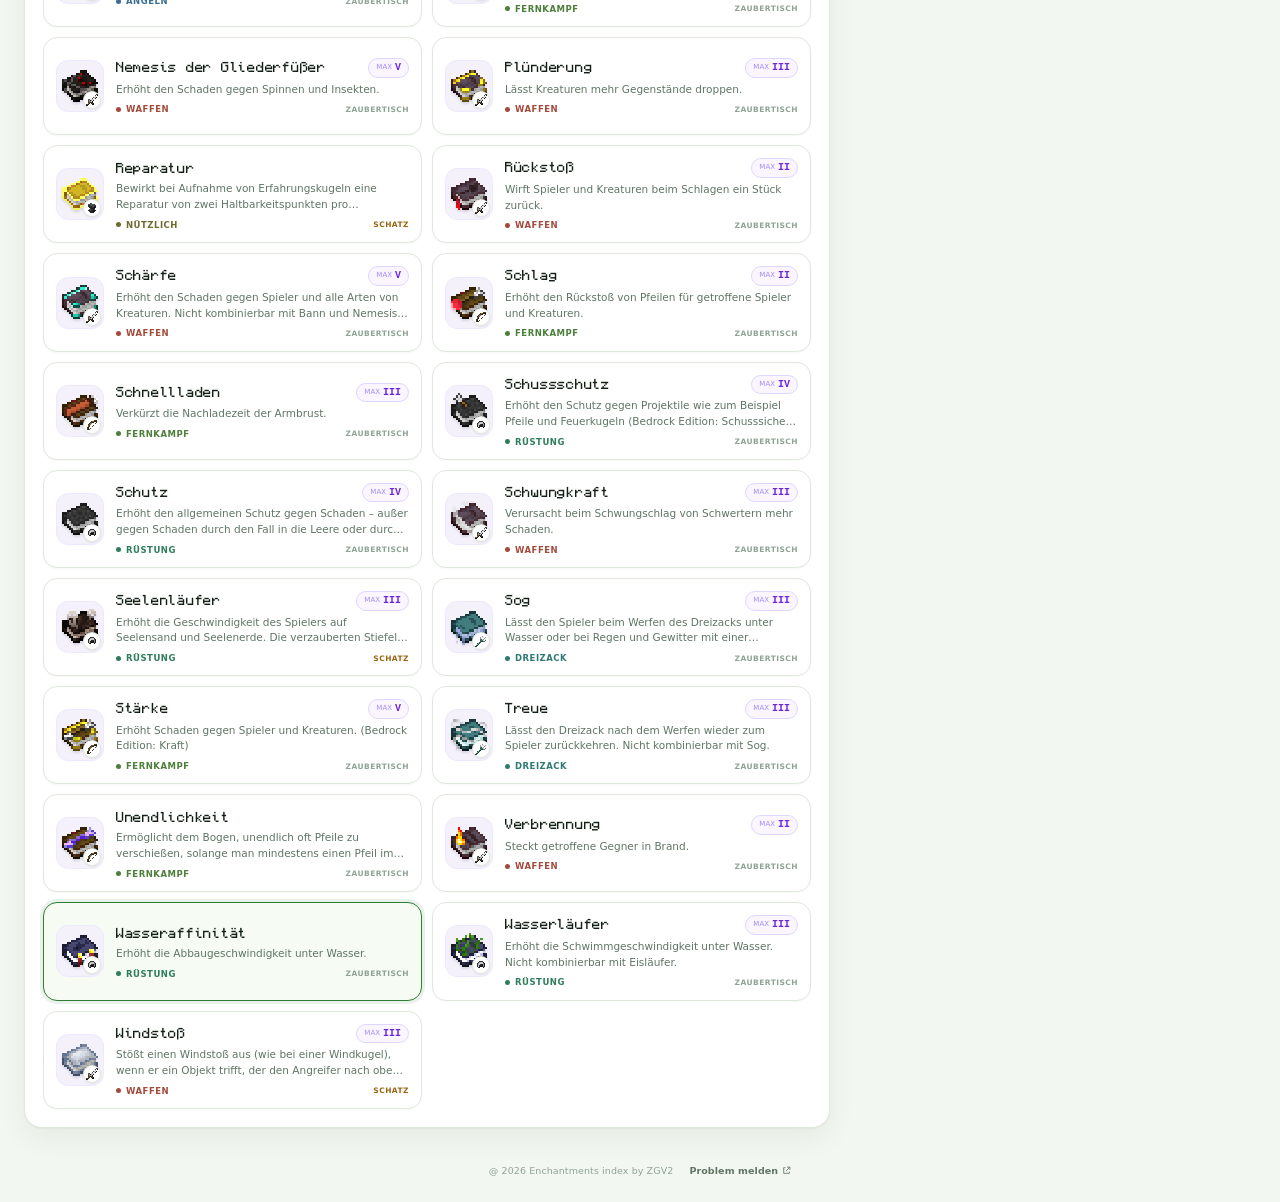
==== commit df8beb2d: "Rename to EnchantMC and ShapeShiftMC" ====
--- a/de/index.html
+++ b/de/index.html
@@ -12,10 +12,10 @@
     }
   } catch (_) {}
 </script>
-<title>Verzauberungskodex — Minecraft Java 26.3</title>
+<title>EnchantMC — Minecraft Java 26.3</title>
 <meta name="description" content="Eine durchsuchbare Liste der Minecraft-Verzauberungen mit maximalen Stufen, passenden Gegenständen und Konflikten.">
 <meta name="author" content="ZGV2">
-<meta name="application-name" content="Verzauberungskodex">
+<meta name="application-name" content="EnchantMC">
 <meta name="color-scheme" content="light dark">
 <meta name="robots" content="index,follow,max-image-preview:large">
 <link rel="canonical" href="https://enchantments.mc.zgv2.dev/de/">
@@ -32,18 +32,18 @@
 <link rel="preload" href="assets/Monocraft.ttf" as="font" type="font/ttf" crossorigin>
 <link rel="manifest" href="site.webmanifest">
 <link rel="sitemap" type="application/xml" title="Sitemap" href="sitemap.xml">
-<meta name="apple-mobile-web-app-title" content="Verzauberungskodex">
+<meta name="apple-mobile-web-app-title" content="EnchantMC">
 <meta property="og:type" content="website">
-<meta property="og:site_name" content="Verzauberungskodex">
+<meta property="og:site_name" content="EnchantMC">
 <meta property="og:url" content="https://enchantments.mc.zgv2.dev/de/">
-<meta property="og:title" content="Verzauberungskodex">
+<meta property="og:title" content="EnchantMC">
 <meta property="og:description" content="Eine durchsuchbare Liste der Minecraft-Verzauberungen mit maximalen Stufen, passenden Gegenständen und Konflikten.">
-<meta property="og:image" content="https://enchantments.mc.zgv2.dev/assets/og-image.png?v=3">
-<meta property="og:image:secure_url" content="https://enchantments.mc.zgv2.dev/assets/og-image.png?v=3">
+<meta property="og:image" content="https://enchantments.mc.zgv2.dev/assets/og-image.png?v=4">
+<meta property="og:image:secure_url" content="https://enchantments.mc.zgv2.dev/assets/og-image.png?v=4">
 <meta property="og:image:type" content="image/png">
 <meta property="og:image:width" content="1200">
 <meta property="og:image:height" content="630">
-<meta property="og:image:alt" content="Verzauberungskodex — Minecraft Java 26.3">
+<meta property="og:image:alt" content="EnchantMC — Minecraft Java 26.3">
 <meta property="og:locale" content="de_DE">
 <meta property="og:locale:alternate" content="en_US">
 <meta property="og:locale:alternate" content="fr_FR">
@@ -54,10 +54,10 @@
 <meta property="og:locale:alternate" content="zh_TW">
 <meta property="og:locale:alternate" content="ja_JP">
 <meta name="twitter:card" content="summary_large_image">
-<meta name="twitter:title" content="Verzauberungskodex">
+<meta name="twitter:title" content="EnchantMC">
 <meta name="twitter:description" content="Eine durchsuchbare Liste der Minecraft-Verzauberungen mit maximalen Stufen, passenden Gegenständen und Konflikten.">
-<meta name="twitter:image" content="https://enchantments.mc.zgv2.dev/assets/og-image.png?v=3">
-<meta name="twitter:image:alt" content="Verzauberungskodex — Minecraft Java 26.3">
+<meta name="twitter:image" content="https://enchantments.mc.zgv2.dev/assets/og-image.png?v=4">
+<meta name="twitter:image:alt" content="EnchantMC — Minecraft Java 26.3">
 <link rel="icon" type="image/svg+xml" href="assets/favicon.svg">
 <link rel="icon" type="image/png" sizes="32x32" href="assets/favicon-32.png">
 <link rel="icon" type="image/png" sizes="64x64" href="assets/favicon.png">
@@ -4084,7 +4084,7 @@
   }
 </style>
 <link rel="stylesheet" href="assets/order.css">
-<script type="application/ld+json">{"@context":"https://schema.org","@graph":[{"@type":"WebSite","@id":"https://enchantments.mc.zgv2.dev/de/#website","url":"https://enchantments.mc.zgv2.dev/de/","name":"Verzauberungskodex","alternateName":"Minecraft Enchantment Index","description":"Eine durchsuchbare Liste der Minecraft-Verzauberungen mit maximalen Stufen, passenden Gegenständen und Konflikten.","inLanguage":"de","publisher":{"@type":"Organization","name":"ZGV2"},"mainEntity":{"@id":"https://enchantments.mc.zgv2.dev/de/#app"}},{"@type":"WebApplication","@id":"https://enchantments.mc.zgv2.dev/de/#app","name":"Verzauberungskodex","url":"https://enchantments.mc.zgv2.dev/de/","description":"Eine durchsuchbare Liste der Minecraft-Verzauberungen mit maximalen Stufen, passenden Gegenständen und Konflikten.","applicationCategory":"GameApplication","operatingSystem":"Any","browserRequirements":"Requires JavaScript","isAccessibleForFree":true,"inLanguage":"de","offers":{"@type":"Offer","price":"0","priceCurrency":"USD"},"creator":{"@type":"Organization","name":"ZGV2"},"isPartOf":{"@id":"https://enchantments.mc.zgv2.dev/de/#website"}},{"@type":"ItemList","@id":"https://enchantments.mc.zgv2.dev/de/#enchantments","name":"Verzauberungskodex — Minecraft Java 26.3","numberOfItems":43,"itemListOrder":"https://schema.org/ItemListOrderAscending","itemListElement":[{"@type":"ListItem","position":1,"name":"Atmung","description":"Verlängert die Atmung unter Wasser.","url":"https://enchantments.mc.zgv2.dev/de/#respiration"},{"@type":"ListItem","position":2,"name":"Ausfallschritt","description":"Schleudert den Spieler horizontal, wenn er einen Speerstoßangriff ausführt auf Kosten des Verbrauchs von Sättigungs- und Hungerpunkten sowie 1 Haltbarkeitspunkt.","url":"https://enchantments.mc.zgv2.dev/de/#lunge"},{"@type":"ListItem","position":3,"name":"Bann","description":"Erhöht den Schaden an untoten Kreaturen. Nicht kombinierbar mit Nemesis der Gliederfüßer und Schärfe.","url":"https://enchantments.mc.zgv2.dev/de/#smite"},{"@type":"ListItem","position":4,"name":"Behutsamkeit","description":"Lässt Blöcke in der originalen Form fallen.","url":"https://enchantments.mc.zgv2.dev/de/#silk_touch"},{"@type":"ListItem","position":5,"name":"Dichte","description":"Erhöht den Schaden pro Block, der mit dem Streitkolben gefallen wird.","url":"https://enchantments.mc.zgv2.dev/de/#density"},{"@type":"ListItem","position":6,"name":"Dornen","description":"Gibt einen Teil des Schadens wieder, der bei einem Schlag angerichtet wurde. Dies geschieht aber auf Kosten der Haltbarkeit.","url":"https://enchantments.mc.zgv2.dev/de/#thorns"},{"@type":"ListItem","position":7,"name":"Durchbruch","description":"Verringert die Wirksamkeit der Rüstung auf das Ziel. Die Wirksamkeit der Rüstung wird um 15% pro Stufe reduziert (Bedrock Edition: Bresche).","url":"https://enchantments.mc.zgv2.dev/de/#breach"},{"@type":"ListItem","position":8,"name":"Durchschuss","description":"Lässt den Pfeil durch das Ziel hindurch fliegen und kann ein oder mehrere Ziel(e) dahinter treffen. (Bedrock Edition: Durchbohren) Nicht kombinierbar mit Mehrfachschuss.","url":"https://enchantments.mc.zgv2.dev/de/#piercing"},{"@type":"ListItem","position":9,"name":"Effizienz","description":"Erhöht die Abbaugeschwindigkeit von Blöcken.","url":"https://enchantments.mc.zgv2.dev/de/#efficiency"},{"@type":"ListItem","position":10,"name":"Eisläufer","description":"Verwandelt Wasser unter einem in brüchiges Eis. Nicht kombinierbar mit Wasserläufer.","url":"https://enchantments.mc.zgv2.dev/de/#frost_walker"},{"@type":"ListItem","position":11,"name":"Entladung","description":"Lässt den Dreizack bei Gewitter wie eine Antenne wirken und beim Auftreffen einen Blitz in das Objekt einschlagen. Nicht kombinierbar mit Sog.","url":"https://enchantments.mc.zgv2.dev/de/#channeling"},{"@type":"ListItem","position":12,"name":"Explosionsschutz","description":"Erhöht den Schutz gegen Explosionsschaden und reduziert die Stärke der Druckwelle, mit der man zurückgeworfen wird. Nicht kombinierbar mit Feuerschutz, Schussschutz und Schutz.","url":"https://enchantments.mc.zgv2.dev/de/#blast_protection"},{"@type":"ListItem","position":13,"name":"Federfall","description":"Vermindert den Fallschaden.","url":"https://enchantments.mc.zgv2.dev/de/#feather_falling"},{"@type":"ListItem","position":14,"name":"Feuerschutz","description":"Erhöht den Schutz gegen Feuerschaden und reduziert die Dauer, wie lange man brennt. Nicht kompatibel mit Explosionsschutz, Schussschutz und Schutz","url":"https://enchantments.mc.zgv2.dev/de/#fire_protection"},{"@type":"ListItem","position":15,"name":"Flamme","description":"Setzt getroffene Gegner mithilfe von brennenden Pfeilen in Brand.","url":"https://enchantments.mc.zgv2.dev/de/#flame"},{"@type":"ListItem","position":16,"name":"Fluch der Bindung","description":"Verhindert das Herausnehmen des Gegenstandes aus dem Rüstungsslot.","url":"https://enchantments.mc.zgv2.dev/de/#binding_curse"},{"@type":"ListItem","position":17,"name":"Fluch des Verschwindens","description":"Lässt Gegenstände beim Tod nicht fallen, sondern verschwinden.","url":"https://enchantments.mc.zgv2.dev/de/#vanishing_curse"},{"@type":"ListItem","position":18,"name":"Glück","description":"Erhöht die Drop-Anzahl bei dem Abbau von Blöcken. Nicht kombinierbar mit Behutsamkeit.","url":"https://enchantments.mc.zgv2.dev/de/#fortune"},{"@type":"ListItem","position":19,"name":"Glück des Meeres","description":"Verringert die Wahrscheinlichkeit, wertlosen Trödel zu angeln.","url":"https://enchantments.mc.zgv2.dev/de/#luck_of_the_sea"},{"@type":"ListItem","position":20,"name":"Haltbarkeit","description":"Verlängert die Haltbarkeit des Gegenstandes.","url":"https://enchantments.mc.zgv2.dev/de/#unbreaking"},{"@type":"ListItem","position":21,"name":"Harpune","description":"Erhöht den Schaden, den der Dreizack bei im Wasser lebenden Kreaturen verursacht.","url":"https://enchantments.mc.zgv2.dev/de/#impaling"},{"@type":"ListItem","position":22,"name":"Huschen","description":"Erhöht die Schleichgeschwindigkeit, beim Schleichen mit Hosen.","url":"https://enchantments.mc.zgv2.dev/de/#swift_sneak"},{"@type":"ListItem","position":23,"name":"Köder","description":"Erhöht die Anzahl gefangener Fische in gleicher Zeit.","url":"https://enchantments.mc.zgv2.dev/de/#lure"},{"@type":"ListItem","position":24,"name":"Mehrfachschuss","description":"Schießt einen Fächer von drei Pfeilen (oder Raketen) ab, verbraucht aber nur eine/n. Inkompatibel mit Durchschuss.","url":"https://enchantments.mc.zgv2.dev/de/#multishot"},{"@type":"ListItem","position":25,"name":"Nemesis der Gliederfüßer","description":"Erhöht den Schaden gegen Spinnen und Insekten.","url":"https://enchantments.mc.zgv2.dev/de/#bane_of_arthropods"},{"@type":"ListItem","position":26,"name":"Plünderung","description":"Lässt Kreaturen mehr Gegenstände droppen.","url":"https://enchantments.mc.zgv2.dev/de/#looting"},{"@type":"ListItem","position":27,"name":"Reparatur","description":"Bewirkt bei Aufnahme von Erfahrungskugeln eine Reparatur von zwei Haltbarkeitspunkten pro Erfahrungspunkt, statt die Erfahrung des Spielers zu erhöhen, solange der Gegenstand getragen wird, der mit Reparatur verzaubert ist. Nicht kombinierbar mit Unendlichkeit.","url":"https://enchantments.mc.zgv2.dev/de/#mending"},{"@type":"ListItem","position":28,"name":"Rückstoß","description":"Wirft Spieler und Kreaturen beim Schlagen ein Stück zurück.","url":"https://enchantments.mc.zgv2.dev/de/#knockback"},{"@type":"ListItem","position":29,"name":"Schärfe","description":"Erhöht den Schaden gegen Spieler und alle Arten von Kreaturen. Nicht kombinierbar mit Bann und Nemesis der Gliederfüßer.","url":"https://enchantments.mc.zgv2.dev/de/#sharpness"},{"@type":"ListItem","position":30,"name":"Schlag","description":"Erhöht den Rückstoß von Pfeilen für getroffene Spieler und Kreaturen.","url":"https://enchantments.mc.zgv2.dev/de/#punch"},{"@type":"ListItem","position":31,"name":"Schnellladen","description":"Verkürzt die Nachladezeit der Armbrust.","url":"https://enchantments.mc.zgv2.dev/de/#quick_charge"},{"@type":"ListItem","position":32,"name":"Schussschutz","description":"Erhöht den Schutz gegen Projektile wie zum Beispiel Pfeile und Feuerkugeln (Bedrock Edition: Schusssicher). Nicht kombinierbar mit Explosionsschutz, Feuerschutz und Schutz.","url":"https://enchantments.mc.zgv2.dev/de/#projectile_protection"},{"@type":"ListItem","position":33,"name":"Schutz","description":"Erhöht den allgemeinen Schutz gegen Schaden – außer gegen Schaden durch den Fall in die Leere oder durch den /kill. Nicht kombinierbar mit Feuerschutz, Explosionsschutz und Schussschutz.","url":"https://enchantments.mc.zgv2.dev/de/#protection"},{"@type":"ListItem","position":34,"name":"Schwungkraft","description":"Verursacht beim Schwungschlag von Schwertern mehr Schaden.","url":"https://enchantments.mc.zgv2.dev/de/#sweeping_edge"},{"@type":"ListItem","position":35,"name":"Seelenläufer","description":"Erhöht die Geschwindigkeit des Spielers auf Seelensand und Seelenerde. Die verzauberten Stiefel werden beschädigt, während man mit ihnen auf genannten Blöcken läuft.","url":"https://enchantments.mc.zgv2.dev/de/#soul_speed"},{"@type":"ListItem","position":36,"name":"Sog","description":"Lässt den Spieler beim Werfen des Dreizacks unter Wasser oder bei Regen und Gewitter mit einer Soganimation in die Richtung des Dreizacks fliegen. Nicht kombinierbar mit Entladung und Treue.","url":"https://enchantments.mc.zgv2.dev/de/#riptide"},{"@type":"ListItem","position":37,"name":"Stärke","description":"Erhöht Schaden gegen Spieler und Kreaturen. (Bedrock Edition: Kraft)","url":"https://enchantments.mc.zgv2.dev/de/#power"},{"@type":"ListItem","position":38,"name":"Treue","description":"Lässt den Dreizack nach dem Werfen wieder zum Spieler zurückkehren. Nicht kombinierbar mit Sog.","url":"https://enchantments.mc.zgv2.dev/de/#loyalty"},{"@type":"ListItem","position":39,"name":"Unendlichkeit","description":"Ermöglicht dem Bogen, unendlich oft Pfeile zu verschießen, solange man mindestens einen Pfeil im Inventar hat. Nicht kombinierbar mit Reparatur.","url":"https://enchantments.mc.zgv2.dev/de/#infinity"},{"@type":"ListItem","position":40,"name":"Verbrennung","description":"Steckt getroffene Gegner in Brand.","url":"https://enchantments.mc.zgv2.dev/de/#fire_aspect"},{"@type":"ListItem","position":41,"name":"Wasseraffinität","description":"Erhöht die Abbaugeschwindigkeit unter Wasser.","url":"https://enchantments.mc.zgv2.dev/de/#aqua_affinity"},{"@type":"ListItem","position":42,"name":"Wasserläufer","description":"Erhöht die Schwimmgeschwindigkeit unter Wasser. Nicht kombinierbar mit Eisläufer.","url":"https://enchantments.mc.zgv2.dev/de/#depth_strider"},{"@type":"ListItem","position":43,"name":"Windstoß","description":"Stößt einen Windstoß aus (wie bei einer Windkugel), wenn er ein Objekt trifft, der den Angreifer nach oben schleudert und Objekte in der Nähe vom Startpunkt wegschiebt. Dies kann zur Verkettung von Angriffen verwendet werden. Die Stärke des Windstoßes nimmt mit jeder Stufe zu.","url":"https://enchantments.mc.zgv2.dev/de/#wind_burst"}]}]}</script>
+<script type="application/ld+json">{"@context":"https://schema.org","@graph":[{"@type":"WebSite","@id":"https://enchantments.mc.zgv2.dev/de/#website","url":"https://enchantments.mc.zgv2.dev/de/","name":"EnchantMC","alternateName":"Minecraft Enchantment Index","description":"Eine durchsuchbare Liste der Minecraft-Verzauberungen mit maximalen Stufen, passenden Gegenständen und Konflikten.","inLanguage":"de","publisher":{"@type":"Organization","name":"ZGV2"},"mainEntity":{"@id":"https://enchantments.mc.zgv2.dev/de/#app"}},{"@type":"WebApplication","@id":"https://enchantments.mc.zgv2.dev/de/#app","name":"EnchantMC","url":"https://enchantments.mc.zgv2.dev/de/","description":"Eine durchsuchbare Liste der Minecraft-Verzauberungen mit maximalen Stufen, passenden Gegenständen und Konflikten.","applicationCategory":"GameApplication","operatingSystem":"Any","browserRequirements":"Requires JavaScript","isAccessibleForFree":true,"inLanguage":"de","offers":{"@type":"Offer","price":"0","priceCurrency":"USD"},"creator":{"@type":"Organization","name":"ZGV2"},"isPartOf":{"@id":"https://enchantments.mc.zgv2.dev/de/#website"}},{"@type":"ItemList","@id":"https://enchantments.mc.zgv2.dev/de/#enchantments","name":"EnchantMC — Minecraft Java 26.3","numberOfItems":43,"itemListOrder":"https://schema.org/ItemListOrderAscending","itemListElement":[{"@type":"ListItem","position":1,"name":"Atmung","description":"Verlängert die Atmung unter Wasser.","url":"https://enchantments.mc.zgv2.dev/de/#respiration"},{"@type":"ListItem","position":2,"name":"Ausfallschritt","description":"Schleudert den Spieler horizontal, wenn er einen Speerstoßangriff ausführt auf Kosten des Verbrauchs von Sättigungs- und Hungerpunkten sowie 1 Haltbarkeitspunkt.","url":"https://enchantments.mc.zgv2.dev/de/#lunge"},{"@type":"ListItem","position":3,"name":"Bann","description":"Erhöht den Schaden an untoten Kreaturen. Nicht kombinierbar mit Nemesis der Gliederfüßer und Schärfe.","url":"https://enchantments.mc.zgv2.dev/de/#smite"},{"@type":"ListItem","position":4,"name":"Behutsamkeit","description":"Lässt Blöcke in der originalen Form fallen.","url":"https://enchantments.mc.zgv2.dev/de/#silk_touch"},{"@type":"ListItem","position":5,"name":"Dichte","description":"Erhöht den Schaden pro Block, der mit dem Streitkolben gefallen wird.","url":"https://enchantments.mc.zgv2.dev/de/#density"},{"@type":"ListItem","position":6,"name":"Dornen","description":"Gibt einen Teil des Schadens wieder, der bei einem Schlag angerichtet wurde. Dies geschieht aber auf Kosten der Haltbarkeit.","url":"https://enchantments.mc.zgv2.dev/de/#thorns"},{"@type":"ListItem","position":7,"name":"Durchbruch","description":"Verringert die Wirksamkeit der Rüstung auf das Ziel. Die Wirksamkeit der Rüstung wird um 15% pro Stufe reduziert (Bedrock Edition: Bresche).","url":"https://enchantments.mc.zgv2.dev/de/#breach"},{"@type":"ListItem","position":8,"name":"Durchschuss","description":"Lässt den Pfeil durch das Ziel hindurch fliegen und kann ein oder mehrere Ziel(e) dahinter treffen. (Bedrock Edition: Durchbohren) Nicht kombinierbar mit Mehrfachschuss.","url":"https://enchantments.mc.zgv2.dev/de/#piercing"},{"@type":"ListItem","position":9,"name":"Effizienz","description":"Erhöht die Abbaugeschwindigkeit von Blöcken.","url":"https://enchantments.mc.zgv2.dev/de/#efficiency"},{"@type":"ListItem","position":10,"name":"Eisläufer","description":"Verwandelt Wasser unter einem in brüchiges Eis. Nicht kombinierbar mit Wasserläufer.","url":"https://enchantments.mc.zgv2.dev/de/#frost_walker"},{"@type":"ListItem","position":11,"name":"Entladung","description":"Lässt den Dreizack bei Gewitter wie eine Antenne wirken und beim Auftreffen einen Blitz in das Objekt einschlagen. Nicht kombinierbar mit Sog.","url":"https://enchantments.mc.zgv2.dev/de/#channeling"},{"@type":"ListItem","position":12,"name":"Explosionsschutz","description":"Erhöht den Schutz gegen Explosionsschaden und reduziert die Stärke der Druckwelle, mit der man zurückgeworfen wird. Nicht kombinierbar mit Feuerschutz, Schussschutz und Schutz.","url":"https://enchantments.mc.zgv2.dev/de/#blast_protection"},{"@type":"ListItem","position":13,"name":"Federfall","description":"Vermindert den Fallschaden.","url":"https://enchantments.mc.zgv2.dev/de/#feather_falling"},{"@type":"ListItem","position":14,"name":"Feuerschutz","description":"Erhöht den Schutz gegen Feuerschaden und reduziert die Dauer, wie lange man brennt. Nicht kompatibel mit Explosionsschutz, Schussschutz und Schutz","url":"https://enchantments.mc.zgv2.dev/de/#fire_protection"},{"@type":"ListItem","position":15,"name":"Flamme","description":"Setzt getroffene Gegner mithilfe von brennenden Pfeilen in Brand.","url":"https://enchantments.mc.zgv2.dev/de/#flame"},{"@type":"ListItem","position":16,"name":"Fluch der Bindung","description":"Verhindert das Herausnehmen des Gegenstandes aus dem Rüstungsslot.","url":"https://enchantments.mc.zgv2.dev/de/#binding_curse"},{"@type":"ListItem","position":17,"name":"Fluch des Verschwindens","description":"Lässt Gegenstände beim Tod nicht fallen, sondern verschwinden.","url":"https://enchantments.mc.zgv2.dev/de/#vanishing_curse"},{"@type":"ListItem","position":18,"name":"Glück","description":"Erhöht die Drop-Anzahl bei dem Abbau von Blöcken. Nicht kombinierbar mit Behutsamkeit.","url":"https://enchantments.mc.zgv2.dev/de/#fortune"},{"@type":"ListItem","position":19,"name":"Glück des Meeres","description":"Verringert die Wahrscheinlichkeit, wertlosen Trödel zu angeln.","url":"https://enchantments.mc.zgv2.dev/de/#luck_of_the_sea"},{"@type":"ListItem","position":20,"name":"Haltbarkeit","description":"Verlängert die Haltbarkeit des Gegenstandes.","url":"https://enchantments.mc.zgv2.dev/de/#unbreaking"},{"@type":"ListItem","position":21,"name":"Harpune","description":"Erhöht den Schaden, den der Dreizack bei im Wasser lebenden Kreaturen verursacht.","url":"https://enchantments.mc.zgv2.dev/de/#impaling"},{"@type":"ListItem","position":22,"name":"Huschen","description":"Erhöht die Schleichgeschwindigkeit, beim Schleichen mit Hosen.","url":"https://enchantments.mc.zgv2.dev/de/#swift_sneak"},{"@type":"ListItem","position":23,"name":"Köder","description":"Erhöht die Anzahl gefangener Fische in gleicher Zeit.","url":"https://enchantments.mc.zgv2.dev/de/#lure"},{"@type":"ListItem","position":24,"name":"Mehrfachschuss","description":"Schießt einen Fächer von drei Pfeilen (oder Raketen) ab, verbraucht aber nur eine/n. Inkompatibel mit Durchschuss.","url":"https://enchantments.mc.zgv2.dev/de/#multishot"},{"@type":"ListItem","position":25,"name":"Nemesis der Gliederfüßer","description":"Erhöht den Schaden gegen Spinnen und Insekten.","url":"https://enchantments.mc.zgv2.dev/de/#bane_of_arthropods"},{"@type":"ListItem","position":26,"name":"Plünderung","description":"Lässt Kreaturen mehr Gegenstände droppen.","url":"https://enchantments.mc.zgv2.dev/de/#looting"},{"@type":"ListItem","position":27,"name":"Reparatur","description":"Bewirkt bei Aufnahme von Erfahrungskugeln eine Reparatur von zwei Haltbarkeitspunkten pro Erfahrungspunkt, statt die Erfahrung des Spielers zu erhöhen, solange der Gegenstand getragen wird, der mit Reparatur verzaubert ist. Nicht kombinierbar mit Unendlichkeit.","url":"https://enchantments.mc.zgv2.dev/de/#mending"},{"@type":"ListItem","position":28,"name":"Rückstoß","description":"Wirft Spieler und Kreaturen beim Schlagen ein Stück zurück.","url":"https://enchantments.mc.zgv2.dev/de/#knockback"},{"@type":"ListItem","position":29,"name":"Schärfe","description":"Erhöht den Schaden gegen Spieler und alle Arten von Kreaturen. Nicht kombinierbar mit Bann und Nemesis der Gliederfüßer.","url":"https://enchantments.mc.zgv2.dev/de/#sharpness"},{"@type":"ListItem","position":30,"name":"Schlag","description":"Erhöht den Rückstoß von Pfeilen für getroffene Spieler und Kreaturen.","url":"https://enchantments.mc.zgv2.dev/de/#punch"},{"@type":"ListItem","position":31,"name":"Schnellladen","description":"Verkürzt die Nachladezeit der Armbrust.","url":"https://enchantments.mc.zgv2.dev/de/#quick_charge"},{"@type":"ListItem","position":32,"name":"Schussschutz","description":"Erhöht den Schutz gegen Projektile wie zum Beispiel Pfeile und Feuerkugeln (Bedrock Edition: Schusssicher). Nicht kombinierbar mit Explosionsschutz, Feuerschutz und Schutz.","url":"https://enchantments.mc.zgv2.dev/de/#projectile_protection"},{"@type":"ListItem","position":33,"name":"Schutz","description":"Erhöht den allgemeinen Schutz gegen Schaden – außer gegen Schaden durch den Fall in die Leere oder durch den /kill. Nicht kombinierbar mit Feuerschutz, Explosionsschutz und Schussschutz.","url":"https://enchantments.mc.zgv2.dev/de/#protection"},{"@type":"ListItem","position":34,"name":"Schwungkraft","description":"Verursacht beim Schwungschlag von Schwertern mehr Schaden.","url":"https://enchantments.mc.zgv2.dev/de/#sweeping_edge"},{"@type":"ListItem","position":35,"name":"Seelenläufer","description":"Erhöht die Geschwindigkeit des Spielers auf Seelensand und Seelenerde. Die verzauberten Stiefel werden beschädigt, während man mit ihnen auf genannten Blöcken läuft.","url":"https://enchantments.mc.zgv2.dev/de/#soul_speed"},{"@type":"ListItem","position":36,"name":"Sog","description":"Lässt den Spieler beim Werfen des Dreizacks unter Wasser oder bei Regen und Gewitter mit einer Soganimation in die Richtung des Dreizacks fliegen. Nicht kombinierbar mit Entladung und Treue.","url":"https://enchantments.mc.zgv2.dev/de/#riptide"},{"@type":"ListItem","position":37,"name":"Stärke","description":"Erhöht Schaden gegen Spieler und Kreaturen. (Bedrock Edition: Kraft)","url":"https://enchantments.mc.zgv2.dev/de/#power"},{"@type":"ListItem","position":38,"name":"Treue","description":"Lässt den Dreizack nach dem Werfen wieder zum Spieler zurückkehren. Nicht kombinierbar mit Sog.","url":"https://enchantments.mc.zgv2.dev/de/#loyalty"},{"@type":"ListItem","position":39,"name":"Unendlichkeit","description":"Ermöglicht dem Bogen, unendlich oft Pfeile zu verschießen, solange man mindestens einen Pfeil im Inventar hat. Nicht kombinierbar mit Reparatur.","url":"https://enchantments.mc.zgv2.dev/de/#infinity"},{"@type":"ListItem","position":40,"name":"Verbrennung","description":"Steckt getroffene Gegner in Brand.","url":"https://enchantments.mc.zgv2.dev/de/#fire_aspect"},{"@type":"ListItem","position":41,"name":"Wasseraffinität","description":"Erhöht die Abbaugeschwindigkeit unter Wasser.","url":"https://enchantments.mc.zgv2.dev/de/#aqua_affinity"},{"@type":"ListItem","position":42,"name":"Wasserläufer","description":"Erhöht die Schwimmgeschwindigkeit unter Wasser. Nicht kombinierbar mit Eisläufer.","url":"https://enchantments.mc.zgv2.dev/de/#depth_strider"},{"@type":"ListItem","position":43,"name":"Windstoß","description":"Stößt einen Windstoß aus (wie bei einer Windkugel), wenn er ein Objekt trifft, der den Angreifer nach oben schleudert und Objekte in der Nähe vom Startpunkt wegschiebt. Dies kann zur Verkettung von Angriffen verwendet werden. Die Stärke des Windstoßes nimmt mit jeder Stufe zu.","url":"https://enchantments.mc.zgv2.dev/de/#wind_burst"}]}]}</script>
 </head>
 <body>
 
@@ -4106,10 +4106,10 @@
   </style>
   <section class="seo-fallback" aria-labelledby="seo-fallback-title">
     <p class="seo-kicker">Minecraft-Feldhandbuch</p>
-    <h2 class="seo-fallback-title" id="seo-fallback-title">Verzauberungskodex</h2>
+    <h2 class="seo-fallback-title" id="seo-fallback-title">EnchantMC</h2>
     <p>Alle 43 Verzauberungen aus Minecraft Java 26.3 mit maximalen Stufen, Kategorien, passenden Gegenständen und Zusammenfassungen. Aktiviere JavaScript für Suche, Filter, offizielle Übersetzungen und den Amboss-Planer.</p>
     <p class="seo-langs"><strong>Sprache:</strong> <a hreflang="en" href="/">English</a> · <a hreflang="uk" href="/uk/">Українська</a> · <a hreflang="zh-Hans" href="/zh-hans/">简体中文</a> · <a hreflang="zh-Hant" href="/zh-hant/">繁體中文</a> · <a hreflang="de" href="/de/" aria-current="page">Deutsch</a> · <a hreflang="fr" href="/fr/">Français</a> · <a hreflang="it" href="/it/">Italiano</a> · <a hreflang="es" href="/es/">Español</a> · <a hreflang="ja" href="/ja/">日本語</a></p>
-    <p>Shapeshift: <a href="https://shapeshift.mc.zgv2.dev/">Minecraft shape generator</a>.</p>
+    <p>ShapeShiftMC: <a href="https://shapeshift.mc.zgv2.dev/">Minecraft shape generator</a>.</p>
     <p><a href="https://github.com/zgv2-dev/enchantments-index/issues/new">Problem melden</a></p>
     <ul>
       <li><strong>Atmung</strong> <span>Maximale Stufe III · Rüstung</span><p>Verlängert die Atmung unter Wasser.</p></li>
@@ -4249,7 +4249,7 @@
       </div>
       <div>
         <p class="eyebrow">Minecraft field guide</p>
-        <h1>The Enchantment Codex</h1>
+        <h1>EnchantMC</h1>
       </div>
     </div>
     <div class="header-controls">
@@ -4356,14 +4356,14 @@
           <span id="shapeshift-ad-kicker">From the same workshop</span>
         </p>
         <h3 id="shapeshift-ad-title">Minecraft shapes that don't look like boxes.</h3>
-        <p class="shapeshift-ad-body" id="shapeshift-ad-body">Shapeshift is my other Minecraft tool: 37 parametric shapes with half-slab curves, real 26.3 textures, 3D previews and layer-by-layer blueprints. Export straight to Litematica, WorldEdit or a structure block.</p>
+        <p class="shapeshift-ad-body" id="shapeshift-ad-body">ShapeShiftMC is my other Minecraft tool: 37 parametric shapes with half-slab curves, real 26.3 textures, 3D previews and layer-by-layer blueprints. Export straight to Litematica, WorldEdit or a structure block.</p>
         <div class="shapeshift-ad-chips" aria-hidden="true">
           <span id="shapeshift-ad-chip-0">37 shapes</span>
           <span id="shapeshift-ad-chip-1">Half-slab curves</span>
           <span id="shapeshift-ad-chip-2">Schematic export</span>
         </div>
         <span class="shapeshift-ad-cta">
-          <span id="shapeshift-ad-cta">Explore Shapeshift</span>
+          <span id="shapeshift-ad-cta">Explore ShapeShiftMC</span>
           <svg aria-hidden="true" viewBox="0 0 16 16"><path d="M6 3H3v10h10v-3M9 2h5v5M14 2 7 9" fill="none" stroke="currentColor" stroke-width="1.5"/></svg>
         </span>
       </div>
@@ -4588,10 +4588,10 @@
 
   const UI = {
     "en": {
-      "pageTitle": "The Enchantment Codex — Minecraft Java 26.3 Enchantments",
+      "pageTitle": "EnchantMC — Minecraft Java 26.3 Enchantments",
       "metaDescription": "Search all 43 Minecraft Java 26.3 enchantments. Compare max levels, compatible items, conflicts, sources, official translations, and plan anvil order.",
       "eyebrow": "Minecraft field guide",
-      "title": "The Enchantment Codex",
+      "title": "EnchantMC",
       "searchLabel": "Search",
       "searchPlaceholder": "Search by enchantment name…",
       "searchAria": "Search enchantments",
@@ -4678,10 +4678,10 @@
       }
     },
     "de": {
-      "pageTitle": "Verzauberungskodex — Minecraft Java 26.3",
+      "pageTitle": "EnchantMC — Minecraft Java 26.3",
       "metaDescription": "Eine durchsuchbare Liste der Minecraft-Verzauberungen mit maximalen Stufen, passenden Gegenständen und Konflikten.",
       "eyebrow": "Minecraft-Feldhandbuch",
-      "title": "Verzauberungskodex",
+      "title": "EnchantMC",
       "searchLabel": "Suchen",
       "searchPlaceholder": "Nach Verzauberungsnamen suchen…",
       "searchAria": "Verzauberungen durchsuchen",
@@ -4768,10 +4768,10 @@
       }
     },
     "fr": {
-      "pageTitle": "Codex des enchantements — Minecraft Java 26.3",
+      "pageTitle": "EnchantMC — Minecraft Java 26.3",
       "metaDescription": "Une liste consultable des enchantements de Minecraft avec niveaux maximaux, objets compatibles et conflits.",
       "eyebrow": "Guide de terrain Minecraft",
-      "title": "Codex des enchantements",
+      "title": "EnchantMC",
       "searchLabel": "Rechercher",
       "searchPlaceholder": "Rechercher par nom d'enchantement…",
       "searchAria": "Rechercher des enchantements",
@@ -4858,10 +4858,10 @@
       }
     },
     "it": {
-      "pageTitle": "Codice degli incantesimi — Minecraft Java 26.3",
+      "pageTitle": "EnchantMC — Minecraft Java 26.3",
       "metaDescription": "Un elenco ricercabile degli incantesimi di Minecraft con livelli massimi, oggetti compatibili e conflitti.",
       "eyebrow": "Guida sul campo di Minecraft",
-      "title": "Codice degli incantesimi",
+      "title": "EnchantMC",
       "searchLabel": "Cerca",
       "searchPlaceholder": "Cerca per nome dell'incantesimo…",
       "searchAria": "Cerca incantesimi",
@@ -4948,10 +4948,10 @@
       }
     },
     "es": {
-      "pageTitle": "Códice de encantamientos — Minecraft Java 26.3",
+      "pageTitle": "EnchantMC — Minecraft Java 26.3",
       "metaDescription": "Una lista consultable de encantamientos de Minecraft con niveles máximos, objetos compatibles y conflictos.",
       "eyebrow": "Guía de campo de Minecraft",
-      "title": "Códice de encantamientos",
+      "title": "EnchantMC",
       "searchLabel": "Buscar",
       "searchPlaceholder": "Buscar por nombre de encantamiento…",
       "searchAria": "Buscar encantamientos",
@@ -5038,10 +5038,10 @@
       }
     },
     "uk": {
-      "pageTitle": "Кодекс зачарувань — Minecraft Java 26.3",
+      "pageTitle": "EnchantMC — Minecraft Java 26.3",
       "metaDescription": "Пошуковий список зачарувань Minecraft з максимальними рівнями, сумісними предметами та конфліктами.",
       "eyebrow": "Путівник Minecraft",
-      "title": "Кодекс зачарувань",
+      "title": "EnchantMC",
       "searchLabel": "Пошук",
       "searchPlaceholder": "Пошук за назвою зачарування…",
       "searchAria": "Пошук зачарувань",
@@ -5128,10 +5128,10 @@
       }
     },
     "zhCn": {
-      "pageTitle": "附魔图鉴 — Minecraft Java 26.3",
+      "pageTitle": "EnchantMC — Minecraft Java 26.3",
       "metaDescription": "可搜索的 Minecraft 附魔列表，包含最高等级、适用物品和冲突。",
       "eyebrow": "Minecraft 实地指南",
-      "title": "附魔图鉴",
+      "title": "EnchantMC",
       "searchLabel": "搜索",
       "searchPlaceholder": "按附魔名称搜索…",
       "searchAria": "搜索附魔",
@@ -5218,10 +5218,10 @@
       }
     },
     "zhTw": {
-      "pageTitle": "附魔圖鑑 — Minecraft Java 26.3",
+      "pageTitle": "EnchantMC — Minecraft Java 26.3",
       "metaDescription": "可搜尋的 Minecraft 附魔列表，包含最高等級、適用物品和衝突。",
       "eyebrow": "Minecraft 實地指南",
-      "title": "附魔圖鑑",
+      "title": "EnchantMC",
       "searchLabel": "搜尋",
       "searchPlaceholder": "按附魔名稱搜尋…",
       "searchAria": "搜尋附魔",
@@ -6081,10 +6081,10 @@
   };
 
   UI.ja = {
-    "pageTitle": "エンチャント図鑑 — Minecraft Java 26.3",
+    "pageTitle": "EnchantMC — Minecraft Java 26.3",
     "metaDescription": "Minecraftのエンチャントを検索できる一覧。最大レベル、対応アイテム、競合を掲載。",
     "eyebrow": "Minecraft フィールドガイド",
-    "title": "エンチャント図鑑",
+    "title": "EnchantMC",
     "searchLabel": "検索",
     "searchPlaceholder": "エンチャント名で検索…",
     "searchAria": "エンチャントを検索",
@@ -6174,8 +6174,8 @@
     "en": {
       "kicker": "From the same workshop",
       "title": "Minecraft shapes that don't look like boxes.",
-      "body": "Shapeshift is my other Minecraft tool: 37 parametric shapes with half-slab curves, real 26.3 textures, 3D previews and layer-by-layer blueprints. Export straight to Litematica, WorldEdit or a structure block.",
-      "cta": "Explore Shapeshift",
+      "body": "ShapeShiftMC is my other Minecraft tool: 37 parametric shapes with half-slab curves, real 26.3 textures, 3D previews and layer-by-layer blueprints. Export straight to Litematica, WorldEdit or a structure block.",
+      "cta": "Explore ShapeShiftMC",
       "chips": [
         "37 shapes",
         "Half-slab curves",
@@ -6186,8 +6186,8 @@
     "de": {
       "kicker": "Aus derselben Werkstatt",
       "title": "Minecraft-Formen, die nicht wie Kisten aussehen.",
-      "body": "Shapeshift ist mein anderes Minecraft-Tool: 37 parametrische Formen mit Halbstufen-Kurven, echten 26.3-Texturen, 3D-Vorschauen und Schichtplänen. Exportiere direkt nach Litematica, WorldEdit oder in einen Strukturblock.",
-      "cta": "Shapeshift entdecken",
+      "body": "ShapeShiftMC ist mein anderes Minecraft-Tool: 37 parametrische Formen mit Halbstufen-Kurven, echten 26.3-Texturen, 3D-Vorschauen und Schichtplänen. Exportiere direkt nach Litematica, WorldEdit oder in einen Strukturblock.",
+      "cta": "ShapeShiftMC entdecken",
       "chips": [
         "37 Formen",
         "Halbstufen-Kurven",
@@ -6198,8 +6198,8 @@
     "fr": {
       "kicker": "Du même atelier",
       "title": "Des formes Minecraft qui ne ressemblent pas à des cubes.",
-      "body": "Shapeshift est mon autre outil Minecraft : 37 formes paramétriques avec des courbes en demi-dalles, de vraies textures 26.3, des aperçus 3D et des plans par couche. Exportez vers Litematica, WorldEdit ou un bloc de structure.",
-      "cta": "Découvrir Shapeshift",
+      "body": "ShapeShiftMC est mon autre outil Minecraft : 37 formes paramétriques avec des courbes en demi-dalles, de vraies textures 26.3, des aperçus 3D et des plans par couche. Exportez vers Litematica, WorldEdit ou un bloc de structure.",
+      "cta": "Découvrir ShapeShiftMC",
       "chips": [
         "37 formes",
         "Courbes en demi-dalles",
@@ -6210,8 +6210,8 @@
     "it": {
       "kicker": "Dallo stesso studio",
       "title": "Forme Minecraft che non sembrano scatole.",
-      "body": "Shapeshift è il mio altro strumento per Minecraft: 37 forme parametriche con curve a mezza lastra, texture reali 26.3, anteprime 3D e planimetrie a strati. Esporta in Litematica, WorldEdit o in un blocco struttura.",
-      "cta": "Scopri Shapeshift",
+      "body": "ShapeShiftMC è il mio altro strumento per Minecraft: 37 forme parametriche con curve a mezza lastra, texture reali 26.3, anteprime 3D e planimetrie a strati. Esporta in Litematica, WorldEdit o in un blocco struttura.",
+      "cta": "Scopri ShapeShiftMC",
       "chips": [
         "37 forme",
         "Curve a mezza lastra",
@@ -6222,8 +6222,8 @@
     "es": {
       "kicker": "Del mismo taller",
       "title": "Formas de Minecraft que no parecen cajas.",
-      "body": "Shapeshift es mi otra herramienta de Minecraft: 37 formas paramétricas con curvas de media losa, texturas reales de 26.3, vistas previas en 3D y planos por capas. Exporta a Litematica, WorldEdit o a un bloque de estructura.",
-      "cta": "Descubrir Shapeshift",
+      "body": "ShapeShiftMC es mi otra herramienta de Minecraft: 37 formas paramétricas con curvas de media losa, texturas reales de 26.3, vistas previas en 3D y planos por capas. Exporta a Litematica, WorldEdit o a un bloque de estructura.",
+      "cta": "Descubrir ShapeShiftMC",
       "chips": [
         "37 formas",
         "Curvas de media losa",
@@ -6234,8 +6234,8 @@
     "uk": {
       "kicker": "З тієї ж майстерні",
       "title": "Форми Minecraft, які не схожі на коробки.",
-      "body": "Shapeshift — мій інший інструмент для Minecraft: 37 параметричних форм із напівплитковими кривими, справжніми текстурами 26.3, 3D-переглядом і пошаровими схемами. Експорт у Litematica, WorldEdit або блок структури.",
-      "cta": "Дослідити Shapeshift",
+      "body": "ShapeShiftMC — мій інший інструмент для Minecraft: 37 параметричних форм із напівплитковими кривими, справжніми текстурами 26.3, 3D-переглядом і пошаровими схемами. Експорт у Litematica, WorldEdit або блок структури.",
+      "cta": "Дослідити ShapeShiftMC",
       "chips": [
         "37 форм",
         "Напівплиткові криві",
@@ -6246,8 +6246,8 @@
     "zhCn": {
       "kicker": "同一工作室出品",
       "title": "不像方块的 Minecraft 造型。",
-      "body": "Shapeshift 是我另一个 Minecraft 工具：可用半砖曲线、真实 26.3 材质、3D 预览和逐层蓝图构建 37 种参数化造型，并导出到 Litematica、WorldEdit 或结构方块。",
-      "cta": "探索 Shapeshift",
+      "body": "ShapeShiftMC 是我另一个 Minecraft 工具：可用半砖曲线、真实 26.3 材质、3D 预览和逐层蓝图构建 37 种参数化造型，并导出到 Litematica、WorldEdit 或结构方块。",
+      "cta": "探索 ShapeShiftMC",
       "chips": [
         "37 种造型",
         "半砖曲线",
@@ -6258,8 +6258,8 @@
     "zhTw": {
       "kicker": "同一工作室出品",
       "title": "不像方塊的 Minecraft 造型。",
-      "body": "Shapeshift 是我另一個 Minecraft 工具：可用半磚曲線、真實 26.3 材質、3D 預覽和逐層藍圖建構 37 種參數化造型，並匯出到 Litematica、WorldEdit 或結構方塊。",
-      "cta": "探索 Shapeshift",
+      "body": "ShapeShiftMC 是我另一個 Minecraft 工具：可用半磚曲線、真實 26.3 材質、3D 預覽和逐層藍圖建構 37 種參數化造型，並匯出到 Litematica、WorldEdit 或結構方塊。",
+      "cta": "探索 ShapeShiftMC",
       "chips": [
         "37 種造型",
         "半磚曲線",
@@ -6270,8 +6270,8 @@
     "ja": {
       "kicker": "同じ工房から",
       "title": "箱っぽくない Minecraft の形。",
-      "body": "Shapeshift は私のもうひとつの Minecraft ツールです。ハーフスラブの曲線、実際の 26.3 テクスチャ、3D プレビュー、レイヤー設計図を使って 37 種類のパラメトリック形状を作成し、Litematica、WorldEdit、ストラクチャーブロックへ書き出せます。",
-      "cta": "Shapeshift を見る",
+      "body": "ShapeShiftMC は私のもうひとつの Minecraft ツールです。ハーフスラブの曲線、実際の 26.3 テクスチャ、3D プレビュー、レイヤー設計図を使って 37 種類のパラメトリック形状を作成し、Litematica、WorldEdit、ストラクチャーブロックへ書き出せます。",
+      "cta": "ShapeShiftMC を見る",
       "chips": [
         "37 シェイプ",
         "ハーフスラブ曲線",
@@ -7016,7 +7016,7 @@
     }
   }
 
-  function updateShapeshiftAd() {
+  function updateShapeShiftMCAd() {
     const copy = SHAPESHIFT_AD_I18N[state.language] || SHAPESHIFT_AD_I18N.en;
     const setText = (id, value) => {
       const element = document.getElementById(id);
@@ -7065,7 +7065,7 @@
 
     els.clearFilters.textContent = t("clearFilters");
     if (els.resultsKicker) els.resultsKicker.textContent = t("theIndex");
-    updateShapeshiftAd();
+    updateShapeShiftMCAd();
     applyTheme(state.theme, false);
   }
 
